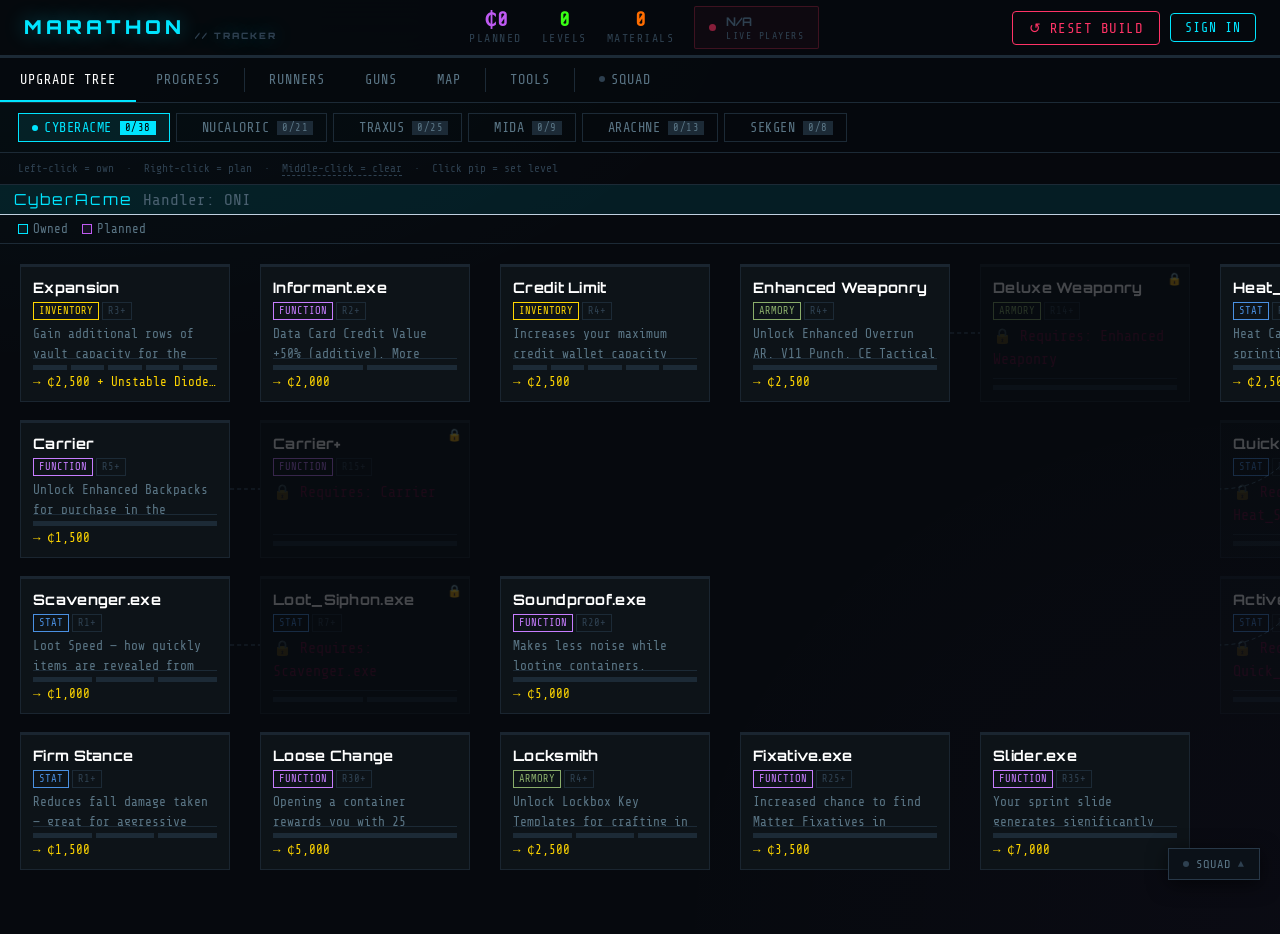
==== index.html @ a057229b "Contracts in Progress: hover tooltip, bigger text, right-click to deselect - Hover shows tooltip wit" ====
<!DOCTYPE html>
<html lang="en">
<head>
<meta charset="UTF-8">
<meta name="viewport" content="width=device-width, initial-scale=1.0">
<title>MARATHON // UPGRADE TRACKER</title>
<link href="https://fonts.googleapis.com/css2?family=Share+Tech+Mono&family=Orbitron:wght@400;700;900&display=swap" rel="stylesheet">
<style>
/* ═══════════════════════════════════════════════════
   MARATHON // UPGRADE TRACKER — main.css  v9
   ═══════════════════════════════════════════════════ */

:root {
  --bg:        #06090e;
  --bg1:       #0b1118;
  --bg2:       #111820;
  --bg3:       #182030;
  --border:    #1c2a36;
  --border2:   #283848;
  --text:      #c0d0e0;
  --text-dim:  #5a7585;
  --text-dead: #2e4050;
  --cyan:      #00e5ff;
  --green:     #39ff14;
  --purple:    #bf5af2;
  --orange:    #ff6d00;
  --red:       #ff3366;
  --yellow:    #ffd600;
  --blue:      #4a9eff;
  --radius:    4px;
}

*, *::before, *::after { box-sizing: border-box; margin: 0; padding: 0; }

html { font-size: 16px; }

body {
  background: var(--bg);
  color: var(--text);
  font-family: 'Share Tech Mono', monospace;
  font-size: 1rem;
  min-height: 100vh;
  background-image:
    radial-gradient(ellipse 60% 40% at 0% 0%, rgba(0,229,255,.035) 0, transparent 100%),
    radial-gradient(ellipse 50% 60% at 100% 100%, rgba(191,90,242,.025) 0, transparent 100%);
}

/* ── HEADER ─────────────────────────────── */
#hdr {
  height: 56px;
  padding: 0 24px;
  display: flex;
  align-items: center;
  gap: 20px;
  background: rgba(6,9,14,.92);
  border-bottom: 1px solid var(--border);
  position: sticky;
  top: 0;
  z-index: 300;
  backdrop-filter: blur(20px);
}

.logo {
  font-family: 'Orbitron', monospace;
  font-weight: 900;
  font-size: 1.2rem;
  color: var(--cyan);
  letter-spacing: 4px;
  text-shadow: 0 0 20px rgba(0,229,255,.4);
  white-space: nowrap;
  flex-shrink: 0;
}
.logo sub { font-size: .55rem; color: var(--text-dead); letter-spacing: 2px; }

.hstats {
  display: flex;
  gap: 20px;
  align-items: center;
  flex: 1;
  justify-content: center;
}

#live-players-widget {
  display: flex;
  align-items: center;
  gap: 10px;
  padding: 5px 14px;
  border: 1px solid rgba(57,255,20,.25);
  background: rgba(57,255,20,.04);
  border-radius: 2px;
  flex-shrink: 0;
}
#live-players-widget .lpw-dot {
  width: 7px; height: 7px;
  border-radius: 50%;
  background: var(--green);
  animation: lpw-pulse 2s ease-in-out infinite;
  flex-shrink: 0;
}
@keyframes lpw-pulse {
  0%, 100% { opacity: 1; box-shadow: 0 0 4px var(--green); }
  50%       { opacity: .4; box-shadow: none; }
}
#live-players-widget .lpw-count {
  font-size: 1.1rem; font-weight: 700; color: var(--green);
  line-height: 1; font-family: 'Orbitron', monospace;
}
#live-players-widget .lpw-label {
  font-size: .62rem; color: var(--text-dead); letter-spacing: 1.5px;
  text-transform: uppercase; line-height: 1.3;
}
#live-players-widget.lpw-loading .lpw-count { color: var(--text-dead); }
#live-players-widget.lpw-error  { border-color: rgba(255,51,102,.2); background: rgba(255,51,102,.04); }
#live-players-widget.lpw-error .lpw-dot { background: var(--red); animation: none; opacity: .5; }
#live-players-widget.lpw-error .lpw-count { color: var(--text-dead); font-size: .75rem; }
.hs      { text-align: center; }
.hs .v   { font-size: 1.25rem; font-weight: 700; display: block; line-height: 1; }
.hs .l   { font-size: .72rem; color: var(--text-dead); letter-spacing: 1.5px; margin-top: 2px; display: block; text-transform: uppercase; }
.hs-hoverable { cursor: help; }

.hdr-actions {
  margin-left: auto;
  display: flex;
  align-items: center;
  gap: 10px;
  flex-shrink: 0;
}

/* ── SAVE MENU ──────────────────────────── */
.save-menu { position: relative; }
.save-menu-btn {
  font-size: .85rem; letter-spacing: 1px; padding: 8px 14px;
  border: 1px solid var(--border2); cursor: pointer;
  background: transparent; font-family: inherit; color: var(--text-dim);
  transition: all .2s; display: flex; align-items: center; gap: 4px;
}
.save-menu-btn:hover,
.save-menu:hover .save-menu-btn { border-color: var(--green); color: var(--green); background: rgba(57,255,20,.06); }
.save-menu-btn::after { content: " ▾"; font-size: .65rem; }
.save-dropdown {
  display: none; position: absolute; top: calc(100% + 4px); right: 0; z-index: 500;
  background: var(--bg1); border: 1px solid var(--border2); min-width: 170px;
  box-shadow: 0 8px 32px rgba(0,0,0,.7);
}
.save-menu:hover .save-dropdown { display: block; }
.save-dropdown button {
  display: block; width: 100%; text-align: left; padding: 11px 16px;
  background: transparent; border: none; border-bottom: 1px solid var(--border);
  cursor: pointer; font-family: inherit; font-size: .88rem; color: var(--text);
  transition: background .15s;
}
.save-dropdown button:last-child { border-bottom: none; }
.save-dropdown button:hover { background: rgba(255,255,255,.04); color: var(--green); }

/* ── BUTTONS ────────────────────────────── */
.btn {
  font-size: .88rem; letter-spacing: .5px; padding: 8px 16px;
  border: 1px solid; cursor: pointer; background: transparent;
  transition: all .2s; font-family: inherit; white-space: nowrap;
  border-radius: var(--radius);
}
.btn:hover { opacity: .85; }
.br { border-color: var(--red);    color: var(--red);    }
.bg { border-color: var(--green);  color: var(--green);  }
.by { border-color: var(--yellow); color: var(--yellow); }
.bb { border-color: var(--blue);   color: var(--blue);   }
.bc { border-color: var(--cyan);   color: var(--cyan);   }
.br:hover { background: rgba(255,51,102,.1);  }
.bg:hover { background: rgba(57,255,20,.1);   }
.by:hover { background: rgba(255,214,0,.1);   }
.bb:hover { background: rgba(74,158,255,.1);  }
.bc:hover { background: rgba(0,229,255,.1);   }

.auth-close {
  position: absolute; top: 12px; right: 14px;
  background: transparent; border: none; color: var(--text-dim);
  cursor: pointer; font-size: 1rem; font-family: inherit; padding: 4px 8px;
  transition: color .15s;
}
.auth-close:hover { color: var(--red); }

/* ── PROGRESS BAR ──────────────────────── */
#prog   { height: 2px; background: var(--border); flex-shrink: 0; }
#prog-f { height: 100%; background: linear-gradient(90deg, var(--cyan), var(--green)); transition: width .5s; }

/* ── NAV BAR ────────────────────────────── */
#nav {
  background: rgba(6,9,14,.9);
  border-bottom: 1px solid var(--border);
  position: sticky;
  top: 56px;
  z-index: 200;
  overflow-x: auto;
  flex-shrink: 0;
}
.nav-group {
  display: flex;
  align-items: stretch;
  min-height: 44px;
  white-space: nowrap;
}
.nav-tab {
  font-family: 'Share Tech Mono', monospace;
  font-size: .85rem;
  letter-spacing: 1px;
  padding: 0 20px;
  background: transparent;
  border: none;
  border-bottom: 2px solid transparent;
  color: var(--text-dim);
  cursor: pointer;
  transition: all .18s;
  white-space: nowrap;
}
.nav-tab:hover { color: var(--text); }
.nav-tab.on    { color: #fff; border-bottom-color: var(--cyan); }
.nav-tab.nav-squad { display: flex; align-items: center; gap: 6px; }
.nav-tab.nav-squad.on { border-bottom-color: var(--green); }

.nav-divider {
  width: 1px;
  background: var(--border);
  margin: 10px 4px;
  flex-shrink: 0;
}

.squad-dot {
  width: 6px; height: 6px;
  border-radius: 50%;
  flex-shrink: 0;
  transition: background .3s;
}
.squad-dot.online  { background: var(--green); box-shadow: 0 0 5px var(--green); }
.squad-dot.offline { background: var(--text-dead); }

/* ── VIEWS ──────────────────────────────── */
.view    { display: none; animation: fadeIn .15s ease; }
.view.on { display: block; }
@keyframes fadeIn { from { opacity: 0; transform: translateY(4px); } to { opacity: 1; transform: none; } }

/* ── HOME / DASHBOARD ──────────────────── */
#view-home { display: none; }
#view-home.on { display: block; }
.dash-wrap {
  max-width: 1100px;
  margin: 0 auto;
  padding: 28px 24px;
}
.dash-greeting {
  font-family: 'Orbitron', monospace;
  font-size: 1.3rem;
  color: var(--cyan);
  letter-spacing: 3px;
  margin-bottom: 6px;
}
.dash-sub {
  font-size: .82rem;
  color: var(--text-dim);
  margin-bottom: 28px;
}
.dash-grid {
  display: grid;
  grid-template-columns: 1fr 1fr 1.2fr;
  gap: 16px;
  margin-bottom: 24px;
}
@media (max-width: 820px) { .dash-grid { grid-template-columns: 1fr; } }

.dash-card {
  background: var(--bg1);
  border: 1px solid var(--border);
  padding: 20px;
}
.dash-card-title {
  font-family: 'Orbitron', monospace;
  font-size: .72rem;
  color: var(--text-dead);
  letter-spacing: 2px;
  margin-bottom: 14px;
  text-transform: uppercase;
}
.dash-stat-row {
  display: flex;
  align-items: baseline;
  gap: 8px;
  margin-bottom: 8px;
}
.dash-stat-big  { font-size: 2rem; font-weight: 700; line-height: 1; }
.dash-stat-unit { font-size: .78rem; color: var(--text-dim); }

.runner-pick {
  display: grid;
  grid-template-columns: repeat(auto-fill, minmax(100px, 1fr));
  gap: 8px;
}
.runner-btn {
  background: var(--bg2);
  border: 1px solid var(--border);
  padding: 12px 8px;
  text-align: center;
  cursor: pointer;
  transition: all .2s;
  font-family: inherit;
  color: var(--text-dim);
  font-size: .72rem;
  letter-spacing: 1px;
}
.runner-btn:hover { border-color: var(--border2); color: var(--text); background: var(--bg3); }
.runner-btn.active { color: var(--text); }
.runner-btn .r-icon { font-size: 1.5rem; display: block; margin-bottom: 5px; }
.runner-btn .r-name { font-size: .65rem; letter-spacing: 1px; }
.runner-btn .r-tier { font-size: .6rem; font-weight: 700; }

.next-up-item {
  display: flex;
  align-items: center;
  gap: 12px;
  padding: 10px 12px;
  border: 1px solid var(--border);
  margin-bottom: 6px;
  cursor: pointer;
  transition: border-color .15s;
}
.next-up-item:hover { border-color: var(--border2); }
.next-up-num { font-size: .7rem; color: var(--text-dead); width: 20px; flex-shrink: 0; text-align: center; }
.next-up-name { flex: 1; font-size: .88rem; font-weight: 700; }
.next-up-cost { font-size: .8rem; color: var(--yellow); white-space: nowrap; }

.faction-progress-row {
  display: flex;
  align-items: center;
  gap: 10px;
  margin-bottom: 8px;
}
.fp-name { font-size: .72rem; width: 70px; flex-shrink: 0; font-family: 'Orbitron', monospace; overflow: hidden; white-space: nowrap; }
.fp-bar  { flex: 1; height: 5px; background: var(--border); border-radius: 3px; overflow: hidden; }
.fp-fill { height: 100%; border-radius: 3px; transition: width .5s; }
.fp-pct  { font-size: .7rem; color: var(--text-dim); width: 32px; text-align: right; flex-shrink: 0; }

/* ── FACTION BAR ────────────────────────── */
#fbar { display: flex; gap: 6px; padding: 10px 18px; border-bottom: 1px solid var(--border); flex-wrap: wrap; align-items: center; background: rgba(0,0,0,.1); }
.fbtn { font-size: .85rem; letter-spacing: .5px; padding: 6px 13px; border: 1px solid var(--border); background: transparent; cursor: pointer; color: var(--text-dim); transition: all .2s; font-family: inherit; display: flex; align-items: center; gap: 6px; }
.fdot { width: 6px; height: 6px; border-radius: 50%; flex-shrink: 0; }
.fcnt { font-size: .65rem; padding: 1px 5px; background: var(--border); margin-left: 2px; }
.fbtn.on .fcnt { color: #000; }

/* ── TREE CONTROLS ──────────────────────── */
#tctrl { display: flex; gap: 7px; padding: 9px 18px; border-bottom: 1px solid var(--border); align-items: center; flex-wrap: wrap; background: rgba(0,0,0,.08); }
.tcbtn { font-size: .82rem; padding: 6px 12px; border: 1px solid var(--border); background: transparent; color: var(--text-dim); cursor: pointer; transition: all .2s; font-family: inherit; }
.tcbtn:hover  { border-color: var(--border2); color: var(--text); }
.tcbtn.ony    { border-color: var(--yellow); color: var(--yellow); background: rgba(255,214,0,.06); }
.tcbtn.ong    { border-color: var(--green);  color: var(--green);  background: rgba(57,255,20,.06);  }

/* ── FACTION INFO ───────────────────────── */
#fi     { padding: 8px 18px; border-bottom: 1px solid; display: flex; align-items: center; gap: 12px; font-size: .88rem; }
.fi-name{ font-family: 'Orbitron', monospace; font-size: .95rem; letter-spacing: 2px; }

/* ── LEGEND ─────────────────────────────── */
#legend { display: flex; gap: 14px; flex-wrap: wrap; padding: 7px 18px; border-bottom: 1px solid var(--border); font-size: .78rem; color: var(--text-dim); }
.leg    { display: flex; align-items: center; gap: 5px; }
.legbox { width: 10px; height: 10px; border: 1px solid; }

/* ── TREE CANVAS ────────────────────────── */
#tscroll  { overflow: auto; padding: 20px; min-height: 400px; }
#tcanvas  { position: relative; transform-origin: top left; }
#tsvg     { position: absolute; top: 0; left: 0; pointer-events: none; overflow: visible; }

/* ── NODES ──────────────────────────────── */
.node            { position: absolute; border: 1px solid var(--border); background: var(--bg1); border-top-width: 3px; transition: transform .12s, box-shadow .18s; user-select: none; }
.node.clickable  { cursor: pointer; }
.node.clickable:hover { transform: translateY(-2px); z-index: 10; }
.node.unlocked   { box-shadow: 0 0 16px var(--ng); }
.node.planned    { box-shadow: 0 0 12px rgba(191,90,242,.3); }
.node.locked-out { opacity: .25; cursor: not-allowed; }
.node-inner      { padding: 11px 12px; display: flex; flex-direction: column; height: 100%; }
.n-title  { font-family: 'Orbitron', monospace; font-size: .9rem; font-weight: 700; color: #fff; letter-spacing: .3px; line-height: 1.3; margin-bottom: 5px; }
.n-badges { display: flex; gap: 3px; margin-bottom: 5px; flex-wrap: wrap; }
.bdg { font-size: .65rem; padding: 2px 5px; border: 1px solid; }
.b-stat { border-color: #4a90e2; color: #4a90e2; }
.b-arm  { border-color: #8aad6a; color: #8aad6a; }
.b-fun  { border-color: #c77dff; color: #c77dff; }
.b-inv  { border-color: var(--yellow); color: var(--yellow); }
.b-rnk  { border-color: var(--border); color: var(--text-dead); }
.b-unv  { border-color: var(--orange); color: var(--orange); }
.n-eff  { font-size: .85rem; font-weight: 700; margin-bottom: 4px; }
.n-desc { color: var(--text-dim); font-size: .8rem; line-height: 1.55; overflow: hidden; flex: 1; }
.n-pips { display: flex; gap: 4px; margin-top: auto; padding-top: 6px; border-top: 1px solid var(--border); }
.pip    { flex: 1; height: 5px; background: var(--border); cursor: pointer; position: relative; overflow: hidden; }
.pip-fill { position: absolute; inset: 0; transition: background .12s; }
.node.locked-out .pip { cursor: not-allowed; }
.n-cost { font-size: .78rem; color: var(--yellow); margin-top: 4px; white-space: nowrap; overflow: hidden; text-overflow: ellipsis; }
.n-check{ position: absolute; top: 5px; right: 7px; font-size: .72rem; font-weight: 700; }
.n-lock { position: absolute; top: 5px; right: 7px; font-size: .75rem; color: var(--border2); }

/* ── TOOLTIP ────────────────────────────── */
#tt { display: none; position: fixed; z-index: 9999; background: var(--bg1); border: 1px solid var(--border2); padding: 14px 16px; min-width: 280px; max-width: 340px; pointer-events: none; box-shadow: 0 6px 32px rgba(0,0,0,.85); }
.tt-name    { font-family: 'Orbitron', monospace; font-size: 1rem; margin-bottom: 9px; }
.tt-lvl     { padding: 10px 12px; border: 1px solid var(--border); margin-bottom: 5px; font-size: .85rem; }
.tt-lvl.cur { border-color: var(--yellow); }
.tt-lvl-hd  { display: flex; justify-content: space-between; margin-bottom: 3px; }
.tt-lvl-n   { color: var(--text); }
.tt-lvl-c   { color: var(--yellow); }
.tt-lvl-e   { font-size: .8rem; font-weight: 700; margin-bottom: 2px; }
.tt-lvl-s   { color: var(--orange); font-size: .8rem; }
.tt-rank    { font-size: .78rem; color: var(--text-dim); margin-top: 2px; }
.tt-loc     { font-size: .82rem; border-top: 1px solid var(--border); padding-top: 7px; margin-top: 5px; color: var(--text-dim); }

/* ── MODAL ──────────────────────────────── */
#modal-bg  { display: none; position: fixed; inset: 0; background: rgba(0,0,0,.88); z-index: 2000; align-items: center; justify-content: center; }
#modal-bg.on { display: flex; }
#modal     { background: var(--bg1); border: 1px solid var(--border2); width: 480px; max-width: 95vw; max-height: 85vh; overflow: hidden; display: flex; flex-direction: column; }
.mhdr      { padding: 16px 20px; border-bottom: 1px solid var(--border); display: flex; justify-content: space-between; align-items: center; font-family: 'Orbitron', monospace; font-size: .88rem; letter-spacing: 2px; background: rgba(0,0,0,.3); flex-shrink: 0; }
.mclose    { background: transparent; border: none; color: var(--text-dim); cursor: pointer; font-family: inherit; padding: 4px 8px; transition: color .15s; font-size: .9rem; }
.mclose:hover { color: var(--red); }
#mbody     { padding: 20px; overflow-y: auto; flex: 1; }

/* ── INPUTS ─────────────────────────────── */
.sinput { display: block; width: 100%; background: var(--bg); border: 1px solid var(--border); color: var(--text); padding: 11px 14px; font-family: inherit; font-size: .88rem; margin-bottom: 10px; outline: none; transition: border .2s; }
.sinput:focus { border-color: var(--cyan); }
.build-item { display: flex; align-items: center; justify-content: space-between; padding: 10px 14px; border: 1px solid var(--border); margin-bottom: 6px; font-size: .84rem; }
.build-item:hover { border-color: var(--border2); background: rgba(255,255,255,.02); }

/* ── AUTH MODAL ─────────────────────────── */
.auth-modal-wrap { display: none; position: fixed; inset: 0; background: rgba(0,0,0,.93); z-index: 3000; align-items: center; justify-content: center; }
.auth-modal-wrap.on { display: flex; }
.auth-modal-box  { background: var(--bg1); border: 1px solid var(--border2); padding: 30px 32px; width: 400px; max-width: 95vw; position: relative; }

/* ── SQUAD PILL (replaces floating widget) ── */
#squad-pill {
  position: fixed;
  bottom: 20px;
  right: 20px;
  z-index: 500;
  background: var(--bg1);
  border: 1px solid var(--border2);
  padding: 8px 14px;
  display: flex;
  align-items: center;
  gap: 7px;
  cursor: pointer;
  font-size: .75rem;
  letter-spacing: 1px;
  color: var(--text-dim);
  transition: border-color .2s, color .2s;
  box-shadow: 0 4px 20px rgba(0,0,0,.6);
}
#squad-pill:hover          { border-color: var(--cyan); color: var(--text); }
#squad-pill.connected      { border-color: var(--green); color: var(--green); }
#squad-pill-count          { font-size: .65rem; background: var(--green); color: #000; padding: 1px 5px; font-weight: 700; }
#squad-pill-chevron        { font-size: .65rem; color: var(--text-dead); transition: transform .2s; }
#squad-pill.open #squad-pill-chevron { transform: rotate(180deg); }

#squad-pill-panel {
  position: fixed;
  bottom: 60px;
  right: 20px;
  z-index: 499;
  width: 280px;
  background: var(--bg1);
  border: 1px solid var(--border2);
  box-shadow: 0 -4px 24px rgba(0,0,0,.7);
  display: none;
  max-height: 400px;
  overflow-y: auto;
}
#squad-pill-panel.open { display: block; animation: slideUp .15s ease; }
@keyframes slideUp { from { opacity: 0; transform: translateY(8px); } to { opacity: 1; transform: none; } }
#squad-widget-body { padding: 14px 16px; font-size: .88rem; }

/* ── PROGRESS TAB ────────────────────────── */
#progressv { display: flex; min-height: 0; }
.prog-tabs  { display: flex; border-bottom: 1px solid var(--border); background: rgba(0,0,0,.15); flex-shrink: 0; }
.prog-tab   { font-size: .85rem; letter-spacing: 1px; padding: 12px 20px; border: none; background: transparent; cursor: pointer; color: var(--text-dim); border-bottom: 2px solid transparent; transition: all .18s; font-family: inherit; white-space: nowrap; }
.prog-tab.on { color: #fff; border-bottom-color: var(--cyan); }
.prog-inner { padding: 22px; }

/* ── SALVAGE ────────────────────────────── */
.sv-hdr  { font-family: 'Orbitron', monospace; font-size: .9rem; color: var(--cyan); letter-spacing: 3px; margin-bottom: 18px; }
.sv-empty{ color: var(--text-dead); text-align: center; padding: 70px; letter-spacing: 2px; font-size: .88rem; }
.sv-grid { display: grid; grid-template-columns: repeat(auto-fill, minmax(320px,1fr)); gap: 9px; margin-bottom: 16px; }
.sv-card { background: var(--bg1); border: 1px solid var(--border); padding: 12px 14px; transition: border-color .2s; cursor: help; }
.sv-card:hover { border-color: var(--border2); }
.sv-name { font-size: .88rem; font-weight: 700; margin-bottom: 4px; }
.sv-meta { font-size: .7rem; color: var(--text-dim); margin-bottom: 7px; }
.sv-bar  { height: 4px; background: var(--border); border-radius: 2px; margin-bottom: 5px; overflow: hidden; }
.sv-bar-f{ height: 100%; border-radius: 2px; }
.sv-tots { display: flex; justify-content: space-between; font-size: .78rem; }

/* ── BUILD SUMMARY ──────────────────────── */
.bv-hdr  { font-family: 'Orbitron', monospace; font-size: .9rem; color: var(--cyan); letter-spacing: 3px; margin-bottom: 18px; }
.bv-empty{ color: var(--text-dead); text-align: center; padding: 70px; font-size: .88rem; }
.bv-row  { display: flex; align-items: center; gap: 12px; padding: 11px 15px; border: 1px solid var(--border); margin-bottom: 5px; font-size: .9rem; }
.bv-num  { font-size: .7rem; color: var(--text-dead); width: 22px; flex-shrink: 0; text-align: center; }
.bv-name { flex: 1; font-weight: 700; }
.bv-f    { font-size: .7rem; padding: 2px 7px; border: 1px solid; }
.bv-c    { color: var(--yellow); font-size: .88rem; white-space: nowrap; }

/* ── TOOLS HUB ──────────────────────────── */
.tools-tabs  { display: flex; border-bottom: 1px solid var(--border); background: rgba(0,0,0,.12); }
.tools-tab   { font-size: .85rem; letter-spacing: 1px; padding: 12px 22px; border: none; background: transparent; cursor: pointer; color: var(--text-dim); border-bottom: 2px solid transparent; transition: all .18s; font-family: inherit; white-space: nowrap; }
.tools-tab.on{ color: #fff; border-bottom-color: var(--cyan); }
.tools-inner { padding: 22px; }

/* ── GUNS NAV ───────────────────────────── */
.guns-nav      { display: flex; border-bottom: 1px solid var(--border); background: rgba(0,0,0,.15); min-height: 46px; flex-shrink: 0; }
.guns-nav-left { display: flex; flex-shrink: 0; }
.guns-nav-btn  { padding: 0 22px; border: none; background: transparent; cursor: pointer; font-family: inherit; font-size: .87rem; color: var(--text-dim); border-bottom: 2px solid transparent; white-space: nowrap; transition: all .2s; letter-spacing: 1px; flex-shrink: 0; }
.guns-nav-btn.on { color: var(--yellow); border-bottom-color: var(--yellow); }
.guns-filters  { display: flex; align-items: center; gap: 8px; padding: 0 16px; margin-left: auto; }
.guns-filters input, .guns-filters select { background: var(--bg1); border: 1px solid var(--border); color: var(--text); padding: 5px 9px; font-family: inherit; font-size: .78rem; cursor: pointer; }

/* ── MAP ─────────────────────────────────── */
#mapv         { display: flex; flex-direction: column; height: calc(100vh - 100px); }
.map-topbar   { display: flex; align-items: center; gap: 12px; padding: 12px 20px; border-bottom: 1px solid var(--border); flex-shrink: 0; flex-wrap: wrap; background: rgba(0,0,0,.15); }
.map-body     { display: flex; flex: 1; overflow: hidden; min-height: 0; }
.map-svg-area { flex: 1; overflow: auto; padding: 20px; }
.map-sidebar  { width: 295px; flex-shrink: 0; border-left: 1px solid var(--border); overflow-y: auto; }

/* ── RUNNERS ─────────────────────────────── */
#rv { padding: 22px; }

/* ── RUN TRACKER / LOADOUT / CONTRACTS / AMMO */
#runsv, #loadoutv, #contractsv, #ammov { padding: 22px; }
.stats-grid { display: grid; grid-template-columns: repeat(auto-fill, minmax(145px,1fr)); gap: 10px; margin-bottom: 20px; }
.stat-box   { background: var(--bg1); border: 1px solid var(--border); padding: 14px 16px; text-align: center; }
.stat-val   { font-size: 1.5rem; font-weight: 700; display: block; margin-bottom: 4px; }
.stat-lbl   { font-size: .65rem; color: var(--text-dead); letter-spacing: 1px; text-transform: uppercase; }

/* ── SQUAD PAGE ─────────────────────────── */
#sqv { min-height: 400px; }

/* ── AUTH WIDGET ────────────────────────── */
#auth-widget { display: flex; align-items: center; gap: 8px; }

/* ── USER DROPDOWN ──────────────────────── */
.auth-user-wrap {
  position: relative;
  cursor: pointer;
}
.auth-user-name {
  display: flex;
  align-items: center;
  gap: 5px;
  padding: 6px 10px;
  font-family: 'Orbitron', monospace;
  font-size: .75rem;
  color: var(--cyan);
  letter-spacing: 1px;
  white-space: nowrap;
  border: 1px solid transparent;
  transition: border-color .15s;
}
.auth-user-wrap:hover .auth-user-name,
.auth-user-wrap:focus-within .auth-user-name {
  border-color: var(--border2);
}
.auth-user-caret { font-size: .55rem; color: var(--text-dead); }
.auth-user-menu {
  display: none;
  position: absolute;
  top: calc(100% + 4px);
  right: 0;
  background: var(--bg1);
  border: 1px solid var(--border2);
  min-width: 140px;
  z-index: 1000;
  box-shadow: 0 8px 28px rgba(0,0,0,.85);
}
.auth-user-wrap:hover .auth-user-menu,
.auth-user-wrap:focus-within .auth-user-menu { display: block; }
.auth-user-menu-item {
  padding: 11px 16px;
  font-size: .78rem;
  letter-spacing: 1px;
  color: var(--text-dim);
  cursor: pointer;
  transition: color .15s, background .15s;
}
.auth-user-menu-item:hover { color: var(--red); background: rgba(255,0,110,.07); }

/* ── SCROLLBAR ──────────────────────────── */
::-webkit-scrollbar       { width: 4px; height: 4px; }
::-webkit-scrollbar-track { background: var(--bg); }
::-webkit-scrollbar-thumb { background: var(--border); border-radius: 2px; }
::-webkit-scrollbar-thumb:hover { background: var(--border2); }

/* ── SQ WIDGET INTERNALS ────────────────── */
.sq-btn {
  display: block; width: 100%; padding: 8px 12px; background: transparent;
  border: 1px solid var(--border); color: var(--text-dim); cursor: pointer;
  font-family: inherit; font-size: .84rem; letter-spacing: 1px; margin-bottom: 7px;
  transition: all .2s; text-align: center;
}
.sq-btn:hover { border-color: var(--border2); color: var(--text); }
.sq-input {
  background: var(--bg); border: 1px solid var(--border); color: var(--text);
  padding: 8px 11px; font-family: inherit; font-size: .86rem; width: 100%; outline: none;
}
.sq-input:focus { border-color: var(--cyan); }
.sq-player {
  display: flex; align-items: center; gap: 8px;
  padding: 6px 0; border-bottom: 1px solid var(--border);
  font-size: .8rem;
}
.sq-player:last-child { border-bottom: none; }

/* ── RESPONSIVE SQUAD GRID ──────────────── */
.sq-2col { display: grid; grid-template-columns: 1fr 1fr; gap: 16px; }

/* ── MOBILE ─────────────────────────────── */
@media (max-width: 720px) {
  /* Header: hide stats to free space */
  .hstats { display: none; }
  #hdr { padding: 0 14px; gap: 10px; }
  .logo { font-size: 1rem; letter-spacing: 2px; }
  .logo sub { display: none; }
  .hdr-actions { gap: 6px; }
  .hdr-actions .btn { font-size: .76rem; padding: 5px 10px; }

  /* Nav: already scrollable, just shrink tabs */
  #nav { top: 56px; }
  .nav-tab { padding: 0 13px; font-size: .78rem; }

  /* Tree: ensure smooth touch scroll */
  #tscroll { -webkit-overflow-scrolling: touch; padding: 12px; }
  #fbar { padding: 8px 12px; gap: 4px; }
  .fbtn { font-size: .76rem; padding: 5px 9px; }

  /* Nodes: slightly smaller on mobile */
  .n-title { font-size: .82rem; }

  /* Auth modal: tighter on small screens */
  .auth-modal-box { padding: 20px 18px; }

  /* Tooltip: cap width */
  #tt { max-width: 88vw; min-width: 0; }

  /* Squad pill: pull in from edge */
  #squad-pill { bottom: 12px; right: 12px; }
  #squad-pill-panel { right: 12px; width: min(280px, calc(100vw - 24px)); }

  /* Squad page grids collapse to 1 col */
  .sq-2col { grid-template-columns: 1fr; }

  /* Player detail: smaller font for stat headers */
  .hdr-username { display: none; }
}

@media (max-width: 480px) {
  #hdr { padding: 0 10px; gap: 8px; }
  .logo { font-size: .88rem; }
  .hdr-actions .btn { font-size: .72rem; padding: 4px 8px; letter-spacing: 0; }
  #nav { top: 56px; }
  .nav-tab { padding: 0 10px; font-size: .74rem; }

  /* Full-width modals on phone */
  .auth-modal-box { width: 100%; max-width: 100vw; padding: 18px 14px; }
  #modal { width: 100%; max-width: 100vw; }

  /* Squad page: reduce padding */
  #sqv > div { padding: 20px 14px !important; }
}

</style>
</head>
<body>
<!-- AUTH MODAL -->
<div id="auth-modal" class="auth-modal-wrap">
  <div class="auth-modal-box">
    <button onclick="closeAuthModal()" class="auth-close">✕</button>
    <div id="auth-modal-body"></div>
    <div id="auth-msg-persistent"></div>
  </div>
</div>

<!-- HEADER -->
<div id="hdr">
  <div class="logo">MARATHON <sub>// TRACKER</sub></div>

  <div class="hstats">
    <div class="hs hs-hoverable" onmouseenter="showCredHdrTT(event)" onmouseleave="hideTT()" onmousemove="moveTT(event)">
      <span class="v" id="h-cred" style="color:var(--purple)">₵0</span>
      <span class="l">PLANNED</span>
    </div>
    <div class="hs">
      <span class="v" id="h-lvs" style="color:var(--green)">0</span>
      <span class="l">LEVELS</span>
    </div>
    <div class="hs hs-hoverable" id="hs-salv" onmouseenter="showSalvHdrTT(event)" onmouseleave="hideTT()" onmousemove="moveTT(event)">
      <span class="v" id="h-salv" style="color:var(--orange)">0</span>
      <span class="l">MATERIALS</span>
    </div>
    <div id="live-players-widget" class="lpw-loading" title="Live player count from Steam — updates every 5 minutes">
      <div class="lpw-dot"></div>
      <div>
        <span class="lpw-count" id="lpw-count">—</span>
        <span class="lpw-label" style="display:block">LIVE PLAYERS</span>
      </div>
    </div>
  </div>

  <div class="hdr-actions">
    <button class="btn br" onclick="resetAll()" title="Reset all upgrades">↺ RESET BUILD</button>
    <div id="auth-widget"></div>
  </div>
</div>

<div id="prog"><div id="prog-f" style="width:0%"></div></div>

<!-- NAV: grouped tabs -->
<nav id="nav">
  <div class="nav-group">
    <button class="nav-tab on" data-tab="tree" onclick="showMain('tree')">UPGRADE TREE</button>
    <button class="nav-tab" data-tab="progress" onclick="showMain('progress')">PROGRESS</button>
    <div class="nav-divider"></div>
    <button class="nav-tab" data-tab="runners" onclick="showMain('runners')">RUNNERS</button>
    <button class="nav-tab" data-tab="guns" onclick="showMain('guns')">GUNS</button>
    <button class="nav-tab" data-tab="map" onclick="showMain('map')">MAP</button>
    <div class="nav-divider"></div>
    <button class="nav-tab" data-tab="tools" onclick="showMain('tools')">TOOLS</button>
    <div class="nav-divider"></div>
    <button class="nav-tab nav-squad" data-tab="squad" onclick="showMain('squad')">
      <span id="squad-nav-dot" class="squad-dot offline"></span>SQUAD
    </button>
  </div>
</nav>

<!-- VIEWS -->
<div id="view-home"      class="view"></div>
<div id="view-tree"      class="view on">
  <div id="fbar"></div>
  <div id="tctrl">
    <span style="font-size:.7rem;color:var(--text-dead)">
      Left-click = own &nbsp;·&nbsp; Right-click = plan &nbsp;·&nbsp; <span title="Middle-click resets a node back to zero — handy if you accidentally over-clicked" style="cursor:help;border-bottom:1px dashed var(--text-dead)">Middle-click = clear</span> &nbsp;·&nbsp; Click pip = set level
    </span>
  </div>
  <div id="fi"></div>
  <div id="legend">
    <span class="leg"><span class="legbox" style="border-color:var(--cyan);background:rgba(0,229,255,.08)"></span>Owned</span>
    <span class="leg"><span class="legbox" style="border-color:var(--purple);background:rgba(191,90,242,.08)"></span>Planned</span>
  </div>
  <div id="tscroll"><div id="tcanvas"><svg id="tsvg"></svg></div></div>
</div>

<!-- PROGRESS: combines salvage + build summary + contracts -->
<div id="view-progress" class="view"><div id="progressv"></div></div>

<div id="view-runners"   class="view"><div id="rv"></div></div>
<div id="view-guns"      class="view"><div id="gv"></div></div>
<div id="view-map"       class="view"><div id="mapv"></div></div>

<!-- TOOLS: combines run tracker + loadout + ammo calc -->
<div id="view-tools"     class="view"><div id="toolsv"></div></div>

<div id="view-squad"     class="view"><div id="sqv"></div></div>

<!-- LEGACY views (still needed by renderCurrent dispatchers) -->
<div id="view-salvage"   class="view"><div id="sv"><div class="sv-hdr">◈ SALVAGE</div><div id="sv-c"></div></div></div>
<div id="view-build"     class="view"><div id="bv"><div class="bv-hdr">📋 BUILD</div><div id="bv-c"></div></div></div>
<div id="view-runs"      class="view"><div id="runsv"></div></div>
<div id="view-loadout"   class="view"><div id="loadoutv"></div></div>
<div id="view-contracts" class="view"><div id="contractsv"></div></div>
<div id="view-ammo"      class="view"><div id="ammov"></div></div>

<div id="tt"></div>

<!-- SQUAD PILL (replaces the old floating widget) -->
<div id="squad-pill" onclick="toggleSquadPill()">
  <span id="squad-pill-dot" class="squad-dot offline"></span>
  <span id="squad-pill-label">SQUAD</span>
  <span id="squad-pill-count" style="display:none"></span>
  <span id="squad-pill-chevron">▲</span>
</div>
<div id="squad-pill-panel">
  <div id="squad-widget-body"></div>
</div>

<div id="modal-bg" onclick="bgClick(event)">
  <div id="modal">
    <div class="mhdr"><span id="mtitle">SAVE BUILD</span><button class="mclose" onclick="closeModal()">✕</button></div>
    <div id="mbody"></div>
  </div>
</div>
<script>
// ═══ data.js ═══

// ══════════════════════════════════════════
// FACTIONS
// ══════════════════════════════════════════
const FC={
  CyberAcme:{color:"#00e5ff",bg:"rgba(0,229,255,.09)",dim:"rgba(0,229,255,.3)",handler:"ONI"},
  NuCaloric: {color:"#ff4d7a",bg:"rgba(255,77,122,.09)",dim:"rgba(255,77,122,.3)",handler:"Gaius"},
  Traxus:    {color:"#ffd600",bg:"rgba(255,214,0,.09)",dim:"rgba(255,214,0,.3)",handler:"Vulcan"},
  MIDA:      {color:"#bf5af2",bg:"rgba(191,90,242,.09)",dim:"rgba(191,90,242,.3)",handler:"Gantry"},
  Arachne:   {color:"#ff6d00",bg:"rgba(255,109,0,.09)",dim:"rgba(255,109,0,.3)",handler:"Charter"},
  SekGen:    {color:"#39ff14",bg:"rgba(57,255,20,.09)",dim:"rgba(57,255,20,.3)",handler:"Nona"},
};

// ══════════════════════════════════════════
// SALVAGE LOCATIONS (verified - Dexerto/Shacknews)
// ══════════════════════════════════════════
const RC={standard:"#8aad6a",enhanced:"#4a9eff",superior:"#bf5af2"};
const SL={
  "Unstable Diode":       {rarity:"standard", map:"Any",  pois:["Arms Locker","Tool Cart"],         note:"Common containers everywhere"},
  "Unstable Gunmetal":    {rarity:"standard", map:"Perimeter", pois:["Station","Hauler"],           note:"Arms Locker, Munitions Crate"},
  "Unstable Biomass":     {rarity:"standard", map:"Both maps",pois:["Quarantine","Bio-Research","Station"], note:"Medical Cabinet, Bioprinter"},
  "Unstable Gel":         {rarity:"standard", map:"Dire Marsh",pois:["Complex","Field Maintenance"],note:"Munitions Crate"},
  "Unstable Lead":        {rarity:"standard", map:"Perimeter",pois:["Station","South Relay"],       note:"Arms Locker, Munitions Crate"},
  "Volatile Wire":        {rarity:"standard", map:"Perimeter",pois:["Hauler","South Relay"],        note:"Munitions Crate"},
  "Volatile Explosive":   {rarity:"standard", map:"Dire Marsh",pois:["Complex","Field Maint."],     note:"Munitions Crate"},
  "Sparkleaf":            {rarity:"enhanced", map:"Both maps",pois:["Overflow","Greenhouse"],       note:"Ground spawns, standard containers"},
  "Reclaimed Biostripping":{rarity:"enhanced",map:"Dire Marsh",pois:["Algae Ponds","Bio-Research"], note:"Bioprinter, Deluxe Locked Rooms"},
  "Dermachem Pack":       {rarity:"enhanced", map:"Dire Marsh",pois:["Quarantine","Field Maint."],  note:"Medical Cabinet"},
  "Tarax Seed":           {rarity:"enhanced", map:"Dire Marsh",pois:["AI Uplink","Greenhouse"],     note:"Grassy ground spawns, Deluxe Rooms"},
  "Refined Wire":         {rarity:"enhanced", map:"Any",  pois:["Deluxe Locked Rooms"],             note:"Deluxe key required"},
  "Refined Explosive":    {rarity:"enhanced", map:"Any",  pois:["Deluxe Locked Rooms"],             note:"Deluxe key required"},
  "Drone Resin":          {rarity:"enhanced", map:"Any",  pois:["Drone intercept events"],          note:"Kill and loot drones"},
  "Fractal Circuit":      {rarity:"enhanced", map:"Any",  pois:["Core Storage","Arms Locker"],      note:"Standard containers"},
  "Sterilized Biostripping":{rarity:"superior",map:"Any", pois:["UESC Incursion","Superior Rooms"], note:"Superior Locked Rooms only"},
  "Neurochem Pack":       {rarity:"superior", map:"Any",  pois:["UESC Incursion","Superior Rooms"], note:"Superior Locked Rooms only"},
  "Biolens Seed":         {rarity:"superior", map:"Any",  pois:["UESC Incursion","Superior Rooms"], note:"UESC Incursion events"},
  "Neural Insulation":    {rarity:"superior", map:"Any",  pois:["UESC Incursion"],                  note:"Superior+ Locked Rooms, Incursion"},
  "Hazard Capsule":       {rarity:"superior", map:"Any",  pois:["UESC Incursion","HVT Supply Drop"],note:"Incursion or HVT drops"},
  "Shell ID":             {rarity:"superior", map:"Any",  pois:["HVT Supply Drop"],                 note:"High-Value Target contracts only"},
  "Amygdala Drive":       {rarity:"superior", map:"Any",  pois:["UESC Incursion"],                  note:"Superior+ Locked Rooms"},
  "Volatile Lens":        {rarity:"standard", map:"Dire Marsh",pois:["Quarantine","Bio-Research"],  note:"Bioprinter"},
  "Refined Lens":         {rarity:"enhanced", map:"Any",  pois:["Deluxe Locked Rooms","Bioprinter"],note:"Deluxe key or Bioprinter"},
};

// ══════════════════════════════════════════
// UPGRADE DATA
// Each upgrade: id, name, f=faction, t=type, col, row, deps
// levels: array of {eff, credits, salvage:[{i,q}], rank}
// hi = in reddit build guide, v=verified (false=costs unconfirmed)
// Layout columns/rows match in-game tree from screenshot
// ══════════════════════════════════════════
const UG=[
// ── CYBERACME  (6 cols × 3 rows matching screenshot)
// Row 0: Expansion | Carrier | Scavenger | Enhanced Wpn | Firm Stance | Heat Sink
// Row 1: (empty)  | Carrier+ | Loot Siphon | Soundproof  | (empty)    | Quick Vent
// Row 2: (empty)  | (empty)  | Loose Change | Locksmith  | Fixative   | Active Cool / Slider
{id:"ca_exp",  name:"Expansion",         f:"CyberAcme",t:"inv", col:0,row:0,deps:[],           hi:false,
 desc:"Gain additional rows of vault capacity for the season.",
 levels:[
  {eff:"Vault Size +8 Rows", credits:2500, salvage:[{i:"Unstable Diode",q:12}], rank:3},
  {eff:"Vault Size +8 Rows", credits:4000, salvage:[{i:"Unstable Diode",q:22},{i:"Unstable Gunmetal",q:12}], rank:7},
  {eff:"Vault Size +6 Rows", credits:5000, salvage:[{i:"Unstable Diode",q:27},{i:"Unstable Gunmetal",q:15}], rank:12},
  {eff:"Vault Size +4 Rows", credits:7000, salvage:[{i:"Unstable Diode",q:30},{i:"Unstable Gunmetal",q:18}], rank:18},
  {eff:"Vault Size +4 Rows", credits:10000,salvage:[{i:"Unstable Diode",q:50},{i:"Unstable Gunmetal",q:30}], rank:28},
]},
{id:"ca_inf",  name:"Informant.exe",      f:"CyberAcme",t:"fun", col:1,row:0,deps:[],           hi:false,
 desc:"Data Card Credit Value +50% (additive). More value from data cards.",
 levels:[
  {eff:"Data Card Value +50%", credits:2000, salvage:[], rank:2},
  {eff:"Data Card Value +50%", credits:2000, salvage:[], rank:15},
]},
{id:"ca_cred", name:"Credit Limit",       f:"CyberAcme",t:"inv", col:2,row:0,deps:[],           hi:true,
 desc:"Increases your maximum credit wallet capacity significantly.",
 levels:[
  {eff:"Credit Cap +20K",    credits:2500,  salvage:[], rank:4},
  {eff:"Credit Cap +50K",    credits:4000,  salvage:[], rank:8},
  {eff:"Credit Cap +200K",   credits:7000,  salvage:[], rank:12},
  {eff:"Credit Cap +700K",   credits:10000, salvage:[], rank:18},
  {eff:"Credit Cap +9,000K", credits:50000, salvage:[], rank:25},
]},
{id:"ca_ewep", name:"Enhanced Weaponry",  f:"CyberAcme",t:"arm", col:3,row:0,deps:[],           hi:false,
 desc:"Unlock Enhanced Overrun AR, V11 Punch, CE Tactical Sidearm.",
 levels:[
  {eff:"Enhanced Weapons Available", credits:2500, salvage:[], rank:4},
]},
{id:"ca_dwep", name:"Deluxe Weaponry",    f:"CyberAcme",t:"arm", col:4,row:0,deps:["ca_ewep"],  hi:false,
 desc:"Unlock Deluxe Overrun AR, V11 Punch, CE Tactical Sidearm.",
 levels:[
  {eff:"Deluxe Weapons Available", credits:4000, salvage:[], rank:14},
]},
{id:"ca_sink", name:"Heat_Sink.exe",      f:"CyberAcme",t:"stat",col:5,row:0,deps:[],           hi:true,
 desc:"Heat Capacity — how much sprinting/sliding before overheating.",
 levels:[
  {eff:"Heat Capacity +20", credits:2500, salvage:[{i:"Unstable Biomass",q:12}], rank:1},
  {eff:"Heat Capacity +20", credits:3500, salvage:[{i:"Unstable Biomass",q:24},{i:"Unstable Lead",q:12}], rank:12},
  {eff:"Heat Capacity +20", credits:5000, salvage:[{i:"Unstable Biomass",q:30},{i:"Unstable Lead",q:20}], rank:26},
]},
{id:"ca_carr", name:"Carrier",            f:"CyberAcme",t:"fun", col:0,row:1,deps:[],           hi:true,
 desc:"Unlock Enhanced Backpacks for purchase in the Armory.",
 levels:[
  {eff:"Enhanced Backpacks Unlocked", credits:1500, salvage:[], rank:5},
]},
{id:"ca_carr2",name:"Carrier+",           f:"CyberAcme",t:"fun", col:1,row:1,deps:["ca_carr"],  hi:false,
 desc:"Unlock Deluxe Backpacks for purchase in the Armory.",
 levels:[
  {eff:"Deluxe Backpacks Unlocked", credits:4000, salvage:[], rank:15},
]},
{id:"ca_qvent",name:"Quick_Vent.exe",     f:"CyberAcme",t:"stat",col:5,row:1,deps:["ca_sink"],  hi:false,
 desc:"Heat Recovery Speed — heat bar refills faster after movement.",
 levels:[
  {eff:"Heat Recovery -20%", credits:2500, salvage:[{i:"Unstable Gel",q:8}], rank:4},
  {eff:"Heat Recovery -20%", credits:4000, salvage:[{i:"Unstable Gel",q:16}], rank:19},
]},
{id:"ca_scav", name:"Scavenger.exe",      f:"CyberAcme",t:"stat",col:0,row:2,deps:[],           hi:false,
 desc:"Loot Speed — how quickly items are revealed from containers.",
 levels:[
  {eff:"Loot Speed +20", credits:1000, salvage:[], rank:1},
  {eff:"Loot Speed +20", credits:2500, salvage:[], rank:4},
  {eff:"Loot Speed +20", credits:4000, salvage:[], rank:16},
]},
{id:"ca_lsip", name:"Loot_Siphon.exe",   f:"CyberAcme",t:"stat",col:1,row:2,deps:["ca_scav"],  hi:false,
 desc:"Bonus tactical energy when opening an unlooted container.",
 levels:[
  {eff:"Tac. Energy on Loot +5%", credits:1500, salvage:[], rank:7},
  {eff:"Tac. Energy on Loot +5%", credits:4000, salvage:[], rank:17},
]},
{id:"ca_sfx",  name:"Soundproof.exe",     f:"CyberAcme",t:"fun", col:2,row:2,deps:[],           hi:false,
 desc:"Makes less noise while looting containers.",
 levels:[
  {eff:"Reduced Looting Noise", credits:5000, salvage:[], rank:20},
]},
{id:"ca_acool",name:"Active_Cool.exe",    f:"CyberAcme",t:"stat",col:5,row:2,deps:["ca_qvent"], hi:false,
 desc:"Heat Recovery Rate — cools heat more actively.",
 levels:[
  {eff:"Heat Recovery Rate +15%", credits:3500, salvage:[{i:"Unstable Gel",q:24}], rank:13},
  {eff:"Heat Recovery Rate +15%", credits:5000, salvage:[{i:"Unstable Gel",q:30}], rank:23},
]},
{id:"ca_firm", name:"Firm Stance",        f:"CyberAcme",t:"stat",col:0,row:3,deps:[],           hi:true,
 desc:"Reduces fall damage taken — great for aggressive movement.",
 levels:[
  {eff:"Fall Resistance -20", credits:1500, salvage:[], rank:1},
  {eff:"Fall Resistance -20", credits:4000, salvage:[], rank:11},
  {eff:"Fall Resistance -20", credits:5000, salvage:[], rank:26},
]},
{id:"ca_loose",name:"Loose Change",       f:"CyberAcme",t:"fun", col:1,row:3,deps:[],           hi:false,
 desc:"Opening a container rewards you with 25 credits.",
 levels:[
  {eff:"+25 Credits per Container", credits:5000, salvage:[], rank:30},
]},
{id:"ca_lock", name:"Locksmith",          f:"CyberAcme",t:"arm", col:2,row:3,deps:[],           hi:false,
 desc:"Unlock Lockbox Key Templates for crafting in the Armory.",
 levels:[
  {eff:"Lockbox Keys Unlocked", credits:2500, salvage:[], rank:4},
  {eff:"Deluxe Key Templates",  credits:4000, salvage:[], rank:16},
  {eff:"Superior Key Templates",credits:7000, salvage:[], rank:28},
]},
{id:"ca_fix",  name:"Fixative.exe",       f:"CyberAcme",t:"fun", col:3,row:3,deps:[],           hi:false,
 desc:"Increased chance to find Matter Fixatives in containers.",
 levels:[
  {eff:"Matter Fixative Chance Up", credits:3500, salvage:[], rank:25},
]},
{id:"ca_slide",name:"Slider.exe",         f:"CyberAcme",t:"fun", col:4,row:3,deps:[],           hi:false,
 desc:"Your sprint slide generates significantly less heat.",
 levels:[
  {eff:"Slide Heat -50%", credits:7000, salvage:[], rank:35},
]},

// ── NUCALORIC
{id:"nc_saf",name:"Safeguard",f:"NuCaloric",t:"arm",col:0,row:0,deps:[],hi:true,
 desc:"Unlocks daily free Shield Charges in the Armory — essential early upgrade.",
 levels:[
  {eff:"Free Daily Shield Charges", credits:750, salvage:[{i:"Unstable Biomass",q:16}], rank:1},
]},
{id:"nc_ashi",name:"Advanced Shields",f:"NuCaloric",t:"arm",col:0,row:1,deps:["nc_saf"],hi:false,
 desc:"Unlocks Advanced Shield Charges for purchase.",
 levels:[
  {eff:"Advanced Shield Charges Available", credits:1500, salvage:[{i:"Reclaimed Biostripping",q:10},{i:"Unstable Biomass",q:10}], rank:6},
]},
{id:"nc_saf2",name:"Safeguard+",f:"NuCaloric",t:"arm",col:0,row:2,deps:["nc_ashi"],hi:true,
 desc:"Unlocks daily free Advanced Shield Charges in the Armory.",
 levels:[
  {eff:"Free Daily Advanced Shield Charges", credits:2000, salvage:[{i:"Sterilized Biostripping",q:6},{i:"Sparkleaf",q:16}], rank:11},
]},
{id:"nc_shist",name:"Shield Stock",f:"NuCaloric",t:"arm",col:1,row:0,deps:[],hi:false,
 desc:"Increases Advanced Shield Charge stock in the Armory.",
 levels:[
  {eff:"Advanced Shield Stock +5", credits:1500, salvage:[{i:"Reclaimed Biostripping",q:15},{i:"Sparkleaf",q:8}], rank:12},
]},
{id:"nc_shic",name:"Shield Comm",f:"NuCaloric",t:"arm",col:1,row:1,deps:["nc_shist"],hi:false,
 desc:"NuCaloric contracts award Shield Charges as bonus rewards.",
 levels:[
  {eff:"Shield Charges as Contract Bonus", credits:2000, salvage:[{i:"Sterilized Biostripping",q:12},{i:"Tarax Seed",q:6}], rank:15},
]},
{id:"nc_shie",name:"Shielded",f:"NuCaloric",t:"arm",col:2,row:0,deps:[],hi:true,
 desc:"Unlocks Enhanced Shield Implants for purchase in the Armory.",
 levels:[
  {eff:"Enhanced Shield Implants Available", credits:1500, salvage:[{i:"Reclaimed Biostripping",q:12},{i:"Unstable Biomass",q:13}], rank:5},
]},
{id:"nc_arm",name:"Armored",f:"NuCaloric",t:"arm",col:2,row:1,deps:["nc_shie"],hi:false,
 desc:"Unlocks Deluxe Shield Implants for purchase in the Armory.",
 levels:[
  {eff:"Deluxe Shield Implants Available", credits:3500, salvage:[{i:"Biolens Seed",q:5},{i:"Neural Insulation",q:3}], rank:20},
]},
{id:"nc_rest",name:"Restore",f:"NuCaloric",t:"arm",col:3,row:0,deps:[],hi:true,
 desc:"Unlocks daily free Patch Kits in the Armory.",
 levels:[
  {eff:"Free Daily Patch Kits", credits:1500, salvage:[{i:"Unstable Biomass",q:23}], rank:3},
]},
{id:"nc_apatch",name:"Advanced Patch",f:"NuCaloric",t:"arm",col:3,row:1,deps:["nc_rest"],hi:false,
 desc:"Unlocks Advanced Patch Kits for purchase.",
 levels:[
  {eff:"Advanced Patch Kits Available", credits:1500, salvage:[{i:"Dermachem Pack",q:10},{i:"Unstable Biomass",q:13}], rank:8},
]},
{id:"nc_rest2",name:"Restore+",f:"NuCaloric",t:"arm",col:3,row:2,deps:["nc_apatch"],hi:false,
 desc:"Unlocks daily free Advanced Patch Kits in the Armory.",
 levels:[
  {eff:"Free Daily Advanced Patch Kits", credits:2000, salvage:[{i:"Neurochem Pack",q:5},{i:"Sparkleaf",q:16}], rank:10},
]},
{id:"nc_regen",name:"Regen",f:"NuCaloric",t:"arm",col:4,row:0,deps:[],hi:false,
 desc:"Unlocks progressively stronger Regen consumables for purchase.",
 levels:[
  {eff:"Regen V2 Available", credits:750,  salvage:[{i:"Unstable Biomass",q:10}], rank:3},
  {eff:"Regen V3 Available", credits:1500, salvage:[{i:"Reclaimed Biostripping",q:28},{i:"Sparkleaf",q:14}], rank:10},
  {eff:"Regen V4 Available", credits:3500, salvage:[{i:"Biolens Seed",q:7},{i:"Neural Insulation",q:3}], rank:21},
]},
{id:"nc_null",name:"Null_Hazard.exe",f:"NuCaloric",t:"stat",col:5,row:0,deps:[],hi:false,
 desc:"Hazard Tolerance — max protection against UESC data corruption.",
 levels:[
  {eff:"Hazard Tolerance +15", credits:750, salvage:[{i:"Unstable Biomass",q:19}], rank:4},
]},
{id:"nc_rein",name:"Reinforce.exe",f:"NuCaloric",t:"stat",col:5,row:1,deps:[],hi:false,
 desc:"Hardware — reduces Toxin, Overheat, Immobilize status durations.",
 levels:[
  {eff:"Hardware +10", credits:1500, salvage:[{i:"Reclaimed Biostripping",q:8},{i:"Unstable Biomass",q:9}], rank:6},
  {eff:"Hardware +10", credits:2000, salvage:[{i:"Sterilized Biostripping",q:7},{i:"Sparkleaf",q:25}], rank:16},
  {eff:"Hardware +10", credits:5000, salvage:[{i:"Hazard Capsule",q:2}], rank:26},
]},
{id:"nc_unfaz",name:"Unfazed.exe",f:"NuCaloric",t:"stat",col:5,row:2,deps:[],hi:false,
 desc:"Firewall — reduces duration of EMP and Hack status effects.",
 levels:[
  {eff:"Firewall +10", credits:1500, salvage:[{i:"Dermachem Pack",q:7},{i:"Unstable Biomass",q:7}], rank:7},
  {eff:"Firewall +10", credits:2000, salvage:[{i:"Neurochem Pack",q:8},{i:"Tarax Seed",q:5}], rank:18},
  {eff:"Firewall +10", credits:5000, salvage:[{i:"Hazard Capsule",q:2},{i:"Tarax Seed",q:9}], rank:27},
]},
{id:"nc_pana",name:"Panacea Kit",f:"NuCaloric",t:"arm",col:4,row:1,deps:[],hi:false,
 desc:"Unlocks Panacea Kits — all-in-one powerful healing consumables.",
 levels:[
  {eff:"Panacea Kits Available", credits:5000, salvage:[{i:"Hazard Capsule",q:2},{i:"Neural Insulation",q:7}], rank:25},
]},

// ── TRAXUS
{id:"tr_exp",name:"Expansion",f:"Traxus",t:"inv",col:0,row:0,deps:[],hi:false,
 desc:"Gain additional rows of vault capacity for the season.",
 levels:[
  {eff:"Vault Size +8 Rows", credits:2500, salvage:[{i:"Volatile Wire",q:12}], rank:3},
  {eff:"Vault Size +8 Rows", credits:4000, salvage:[{i:"Volatile Wire",q:22},{i:"Volatile Explosive",q:12}], rank:7},
  {eff:"Vault Size +6 Rows", credits:5000, salvage:[{i:"Refined Wire",q:15},{i:"Refined Explosive",q:8}], rank:12},
  {eff:"Vault Size +4 Rows", credits:7000, salvage:[{i:"Refined Wire",q:20},{i:"Refined Explosive",q:12}], rank:18},
]},
{id:"tr_std",name:"Standtall",f:"Traxus",t:"arm",col:1,row:0,deps:[],hi:false,
 desc:"Unlock Enhanced then Deluxe Leg Implants for purchase.",
 levels:[
  {eff:"Enhanced Leg Implants Available", credits:2500, salvage:[{i:"Volatile Wire",q:8}], rank:4},
  {eff:"Deluxe Leg Implants Available",   credits:4000, salvage:[{i:"Refined Wire",q:8}], rank:14},
]},
{id:"tr_shi",name:"Shielded",f:"Traxus",t:"arm",col:2,row:0,deps:[],hi:false,
 desc:"Unlock Enhanced Shield Implants for purchase.",
 levels:[
  {eff:"Enhanced Shield Implants Available", credits:2500, salvage:[{i:"Volatile Explosive",q:8}], rank:4},
]},
{id:"tr_snp",name:"MIPS Sniper",f:"Traxus",t:"arm",col:3,row:0,deps:[],hi:true,
 desc:"Unlock the Longshot Sniper Rifle for purchase. ★ Strong pick.",
 levels:[
  {eff:"Longshot Sniper Rifle Available", credits:2500, salvage:[{i:"Refined Wire",q:10},{i:"Refined Explosive",q:6}], rank:9},
]},
{id:"tr_mods",name:"Weapon Mods",f:"Traxus",t:"arm",col:4,row:0,deps:[],hi:true,
 desc:"Unlock Enhanced and Deluxe weapon chip mods for purchase.",
 levels:[
  {eff:"Enhanced Mods Available", credits:2500, salvage:[{i:"Volatile Wire",q:10}], rank:2},
  {eff:"Deluxe Mods Available",   credits:4000, salvage:[{i:"Refined Wire",q:12}], rank:5},
  {eff:"Superior Mods Available", credits:6000, salvage:[{i:"Refined Wire",q:18}], rank:11},
]},
{id:"tr_tac",name:"Tactical_AMP.exe",f:"Traxus",t:"stat",col:5,row:0,deps:[],hi:false,
 desc:"Tactical Ability Recharge — reduces cooldown on tactical abilities.",
 levels:[
  {eff:"Tac. Recharge +10%", credits:2500, salvage:[{i:"Volatile Explosive",q:12}], rank:5},
  {eff:"Tac. Recharge +10%", credits:4000, salvage:[{i:"Refined Explosive",q:10}], rank:15},
  {eff:"Tac. Recharge +10%", credits:6000, salvage:[{i:"Refined Explosive",q:15}], rank:25},
]},
{id:"tr_hsink",name:"Heat_Sink.exe",f:"Traxus",t:"stat",col:0,row:1,deps:[],hi:false,
 desc:"Increases Heat Capacity.",
 levels:[
  {eff:"Heat Capacity +15", credits:2500, salvage:[{i:"Volatile Wire",q:10}], rank:3},
  {eff:"Heat Capacity +15", credits:4000, salvage:[{i:"Refined Wire",q:10}], rank:13},
]},
{id:"tr_cut",name:"Cutthroat.exe",f:"Traxus",t:"stat",col:1,row:1,deps:[],hi:false,
 desc:"Finisher Siphon — shield charge returned after a finisher kill.",
 levels:[
  {eff:"Finisher Siphon +10", credits:1500, salvage:[{i:"Volatile Explosive",q:8}], rank:2},
  {eff:"Finisher Siphon +10", credits:3000, salvage:[{i:"Refined Explosive",q:8}], rank:12},
]},
{id:"tr_unfaz",name:"Unfazed.exe",f:"Traxus",t:"stat",col:2,row:1,deps:[],hi:false,
 desc:"Firewall — reduces EMP and Hack status effect duration.",
 levels:[
  {eff:"Firewall +10", credits:2500, salvage:[{i:"Volatile Wire",q:8}], rank:5},
  {eff:"Firewall +10", credits:4000, salvage:[{i:"Refined Wire",q:8}], rank:18},
]},
{id:"tr_trk",name:"Tracker.exe",f:"Traxus",t:"stat",col:3,row:1,deps:[],hi:false,
 desc:"Ping Duration — pings on hostile targets last longer.",
 levels:[
  {eff:"Ping Duration +1s", credits:2000, salvage:[{i:"Volatile Wire",q:12}], rank:1},
  {eff:"Ping Duration +1s", credits:3500, salvage:[{i:"Refined Wire",q:8}], rank:14},
]},
{id:"tr_lock",name:"Lockbox Locator",f:"Traxus",t:"fun",col:4,row:1,deps:[],hi:false,
 desc:"Picking up a locked container key pings nearby locked containers.",
 levels:[
  {eff:"Key Pickup Pings Lock Boxes", credits:4000, salvage:[{i:"Drone Resin",q:6}], rank:18},
]},
{id:"tr_tad",name:"TAD_Boost.exe",f:"Traxus",t:"stat",col:5,row:1,deps:[],hi:false,
 desc:"TAD Ping Area — expands the radius of TAD ability pings.",
 levels:[
  {eff:"TAD Ping Area +2m", credits:3000, salvage:[{i:"Refined Explosive",q:8}], rank:12},
  {eff:"TAD Ping Area +2m", credits:5000, salvage:[{i:"Refined Explosive",q:12}], rank:22},
]},

// ── MIDA (costs mostly unverified, flagged with v:false)
{id:"mi_flex",name:"Flex_Matrix.exe",f:"MIDA",t:"stat",col:0,row:0,deps:[],hi:true,v:false,
 desc:"Agility — increases movement speed and jump height significantly. ★ Priority.",
 levels:[
  {eff:"Agility +20", credits:2500, salvage:[], rank:3},
]},
{id:"mi_spr",name:"Sprinter",f:"MIDA",t:"arm",col:1,row:0,deps:[],hi:true,v:false,
 desc:"Unlocks Bionic Leg Upgrades V2 Implant for purchase.",
 levels:[
  {eff:"Bionic Leg V2 Available", credits:2000, salvage:[], rank:2},
]},
{id:"mi_equip",name:"Equipment",f:"MIDA",t:"arm",col:2,row:0,deps:[],hi:false,v:false,
 desc:"Unlocks MIDA Equipment including Ammo Crates and utility throwables.",
 levels:[
  {eff:"MIDA Equipment (Tier 1) Available", credits:1500, salvage:[], rank:1},
  {eff:"MIDA Equipment (Tier 2) Available", credits:3000, salvage:[], rank:8},
]},
{id:"mi_firm",name:"Firm_Stance.exe",f:"MIDA",t:"stat",col:3,row:0,deps:[],hi:true,v:false,
 desc:"Fall Resistance — reduces fall damage. Note: requires high rank.",
 levels:[
  {eff:"Fall Resistance +20", credits:2500, salvage:[], rank:11},
  {eff:"Fall Resistance +20", credits:4000, salvage:[], rank:20},
]},
{id:"mi_smg",name:"SMG Mods+",f:"MIDA",t:"arm",col:0,row:1,deps:[],hi:true,v:false,
 desc:"Unlocks rotating Enhanced SMG mods — mag mod gives +6 bullets for 300 credits.",
 levels:[
  {eff:"Enhanced SMG Mods Available", credits:2000, salvage:[], rank:6},
]},
{id:"mi_ar",name:"AR Mods",f:"MIDA",t:"arm",col:1,row:1,deps:[],hi:true,v:false,
 desc:"Unlocks a rotating Enhanced AR mod in the Armory.",
 levels:[
  {eff:"Enhanced AR Mods Available", credits:2000, salvage:[], rank:2},
]},
{id:"mi_chips",name:"Enhanced Chips",f:"MIDA",t:"arm",col:2,row:1,deps:[],hi:true,v:false,
 desc:"Unlocks Enhanced weapon chip mods incl. Last Resort (bonus dmg when unshielded).",
 levels:[
  {eff:"Enhanced Chip Mods Available", credits:2500, salvage:[], rank:5},
]},

// ── ARACHNE (costs partially unverified)
{id:"ar_kni",name:"Knife Fight",f:"Arachne",t:"arm",col:0,row:0,deps:[],hi:true,v:false,
 desc:"Unlocks Knife Fight V2 Implant — upgrades your melee/knife effectiveness.",
 levels:[
  {eff:"Knife Fight V2 Available", credits:2000, salvage:[], rank:4},
]},
{id:"ar_str",name:"Hard_Strike.exe",f:"Arachne",t:"stat",col:0,row:1,deps:["ar_kni"],hi:true,v:false,
 desc:"Melee Damage — increases knife and melee damage. ★ melee = op",
 levels:[
  {eff:"Melee Damage +20", credits:2500, salvage:[], rank:5},
  {eff:"Melee Damage +15", credits:4000, salvage:[], rank:15},
]},
{id:"ar_shot",name:"MIPS Shotgun",f:"Arachne",t:"arm",col:1,row:0,deps:[],hi:true,v:false,
 desc:"Unlocks WSTR Combat Shotgun for purchase. ★ shotgun = op",
 levels:[
  {eff:"WSTR Combat Shotgun Available", credits:2500, salvage:[], rank:7},
]},
{id:"ar_reb",name:"Reboot.exe",f:"Arachne",t:"stat",col:1,row:1,deps:[],hi:true,v:false,
 desc:"Revive Speed — revive teammates significantly faster.",
 levels:[
  {eff:"Revive Speed +20", credits:2500, salvage:[], rank:7},
]},
{id:"ar_cred",name:"Credit Limit",f:"Arachne",t:"inv",col:2,row:0,deps:[],hi:true,
 desc:"Increases your maximum credit wallet capacity.",
 levels:[
  {eff:"Credit Cap +5,000",  credits:1000, salvage:[], rank:1},
  {eff:"Credit Cap +10,000", credits:2000, salvage:[], rank:1},
  {eff:"Credit Cap +15,000", credits:3000, salvage:[], rank:1},
]},
{id:"ar_inf",name:"Informant",f:"Arachne",t:"fun",col:3,row:0,deps:[],hi:true,
 desc:"Data Card Credit Value — earn more credits from data cards found in the field.",
 levels:[
  {eff:"Data Card Value +50%", credits:1500, salvage:[], rank:2},
  {eff:"Data Card Value +50%", credits:2500, salvage:[], rank:15},
]},
{id:"ar_exp",name:"Expansion",f:"Arachne",t:"inv",col:4,row:0,deps:[],hi:false,
 desc:"Gain additional rows of vault capacity.",
 levels:[
  {eff:"Vault Size +2 Rows", credits:2500, salvage:[], rank:3},
  {eff:"Vault Size +4 Rows", credits:4000, salvage:[], rank:7},
  {eff:"Vault Size +6 Rows", credits:5000, salvage:[], rank:10},
]},

// ── SEKGEN
{id:"sg_eamp",name:"Energy Amp",f:"SekGen",t:"arm",col:0,row:0,deps:[],hi:false,
 desc:"Unlocks Energy Amps — boost prime and tactical ability recharge rates.",
 levels:[
  {eff:"Energy Amps Available", credits:750, salvage:[{i:"Unstable Diode",q:10}], rank:1},
]},
{id:"sg_amped",name:"Amped",f:"SekGen",t:"arm",col:0,row:1,deps:["sg_eamp"],hi:false,
 desc:"Unlocks daily free Energy Amps in the Armory.",
 levels:[
  {eff:"Free Daily Energy Amps", credits:1500, salvage:[{i:"Fractal Circuit",q:23},{i:"Unstable Diode",q:9}], rank:10},
]},
{id:"sg_tac",name:"TAC_AMP.exe",f:"SekGen",t:"stat",col:1,row:0,deps:[],hi:true,v:false,
 desc:"Tactical Recovery — significantly reduces tactical/trait ability cooldowns.",
 levels:[
  {eff:"Tactical Recovery +30", credits:1750, salvage:[], rank:2},
]},
{id:"sg_hds",name:"Head_Start.exe",f:"SekGen",t:"fun",col:1,row:1,deps:["sg_tac"],hi:true,v:false,
 desc:"Fills your tactical ability charge at the start of every run.",
 levels:[
  {eff:"Tactical Charge Prefilled on Run Start", credits:2500, salvage:[], rank:4},
]},
{id:"sg_scab",name:"SCAB_FACTORY.EXE",f:"SekGen",t:"stat",col:2,row:0,deps:[],hi:false,
 desc:"DBNO Time — take longer to bleed out when downed. Huge for solo play.",
 levels:[
  {eff:"DBNO Time +30s", credits:2000, salvage:[{i:"Amygdala Drive",q:7},{i:"Fractal Circuit",q:20}], rank:13},
  {eff:"DBNO Time +30s", credits:3500, salvage:[{i:"Amygdala Drive",q:12},{i:"Fractal Circuit",q:30}], rank:23},
]},
{id:"sg_class",name:"Class Cores",f:"SekGen",t:"arm",col:3,row:0,deps:[],hi:false,
 desc:"Unlocks enhanced Shell-specific Cores for purchase in the Armory.",
 levels:[
  {eff:"Enhanced Shell Cores Available", credits:1500, salvage:[{i:"Fractal Circuit",q:12}], rank:3},
  {eff:"Deluxe Shell Cores Available",   credits:3000, salvage:[{i:"Fractal Circuit",q:20},{i:"Amygdala Drive",q:5}], rank:12},
]},
];

// ═══ core.js ═══

// ══════════════════════════════════════════
// RECOMMENDED PATH
// ══════════════════════════════════════════
const REC=["nc_saf","ar_cred","ar_inf","ca_cred","ca_sink","nc_shie","nc_rest",
           "nc_saf2","ar_kni","ar_str","ar_shot","mi_flex","sg_tac","sg_hds","ar_reb","tr_snp","ca_firm"];

// ══════════════════════════════════════════
// STATE
// ══════════════════════════════════════════
let LV={};   // owned levels (left-click, faction colour)
let PL={};   // planned levels (right-click, purple)
UG.forEach(u=>{LV[u.id]=0; PL[u.id]=0;});
let curF="CyberAcme",curTab="tree";
const NW=210,NH=138,GX=30,GY=18;

const canUnlock=u=>!u.deps||u.deps.every(d=>LV[d]>0||PL[d]>0);
const isOn=id=>LV[id]>0;
const isPlan=id=>PL[id]>0&&LV[id]===0;
const getActives=()=>UG.filter(u=>LV[u.id]>0);
const getPlanned=()=>UG.filter(u=>PL[u.id]>0&&LV[u.id]===0);
const getMaxLv=u=>u.levels.length;

// Salvage for owned only
function getSalvMap(){
  const m={};
  getActives().forEach(u=>{
    for(let i=0;i<LV[u.id];i++)
      u.levels[i].salvage.forEach(s=>{m[s.i]=(m[s.i]||0)+s.q;});
  });
  return Object.entries(m).sort((a,b)=>b[1]-a[1]);
}
// Salvage for planned only
function getSalvMapPlanned(){
  const m={};
  getPlanned().forEach(u=>{
    for(let i=0;i<PL[u.id];i++)
      u.levels[i].salvage.forEach(s=>{m[s.i]=(m[s.i]||0)+s.q;});
  });
  return Object.entries(m).sort((a,b)=>b[1]-a[1]);
}

function hideTT(){document.getElementById("tt").style.display="none";}

function cycleNode(id,planned=false){
  hideTT();
  const u=UG.find(x=>x.id===id);
  const max=getMaxLv(u);
  if(planned){ LV[id]=0; PL[id]=(PL[id]+1)%(max+1); }
  else { PL[id]=0; LV[id]=(LV[id]+1)%(max+1); }
  refresh();
}
function setLv(id,lv,planned=false){
  hideTT();
  if(planned){ LV[id]=0; PL[id]=lv; }
  else { PL[id]=0; LV[id]=lv; }
  refresh();
}
function clearNode(id){
  hideTT();
  LV[id]=0; PL[id]=0;
  refresh();
}
function resetAll(){
  hideTT();
  UG.forEach(u=>{LV[u.id]=0; PL[u.id]=0;});
  refresh();
}
function refresh(){renderCurrent();updateHdr();maybeSync();}

function getTotalCreds(){
  return getActives().reduce((s,u)=>{let c=0;for(let i=0;i<LV[u.id];i++)c+=u.levels[i].credits;return s+c;},0);
}
function getTotalCredsPlanned(){
  return getPlanned().reduce((s,u)=>{let c=0;for(let i=0;i<PL[u.id];i++)c+=u.levels[i].credits;return s+c;},0);
}

// ══════════════════════════════════════════
// HEADER
// ══════════════════════════════════════════
function updateHdr(){
  const totalLvs=getActives().reduce((s,u)=>s+LV[u.id],0);
  const _g=id=>document.getElementById(id);
  if(_g("h-lvs"))  _g("h-lvs").textContent=totalLvs;
  if(_g("h-cred")) _g("h-cred").textContent="₵"+getTotalCredsPlanned().toLocaleString();
  if(_g("h-salv")) _g("h-salv").textContent=getSalvMap().length;
  if(_g("h-plan")) _g("h-plan").textContent=getSalvMapPlanned().length;
  const maxLvs=UG.reduce((s,u)=>s+u.levels.length,0);
  if(_g("prog-f")) _g("prog-f").style.width=Math.min(100,totalLvs/maxLvs*100)+"%";
}

// ══════════════════════════════════════════
// TABS — grouped nav
// ══════════════════════════════════════════
const ALL_VIEWS = ["home","tree","progress","runners","guns","map","tools","squad",
                   "salvage","build","runs","loadout","contracts","ammo"];

function showMain(t){
  curTab = t;
  // Update nav tab highlights
  document.querySelectorAll(".nav-tab").forEach(b=>{
    b.classList.toggle("on", b.dataset.tab === t);
  });
  // Show/hide views
  ALL_VIEWS.forEach(id=>{
    const el = document.getElementById("view-"+id);
    if(el) el.classList.toggle("on", id===t);
  });
  renderCurrent();
}
function renderCurrent(){
  if(curTab==="home")      renderDashboard();
  else if(curTab==="tree") renderTree();
  else if(curTab==="progress") renderProgressTab();
  else if(curTab==="runners")  renderRunners();
  else if(curTab==="guns")     renderGuns();
  else if(curTab==="map")      renderMap();
  else if(curTab==="tools")    renderToolsHub();
  else if(curTab==="squad")    renderSquadPage();
  // Legacy single-tab renders (still called if navigated to directly)
  else if(curTab==="salvage")   renderSalv();
  else if(curTab==="build")     renderBuild();
  else if(curTab==="runs")      renderRuns();
  else if(curTab==="loadout")   renderLoadout();
  else if(curTab==="contracts") renderContracts();
  else if(curTab==="ammo")      renderAmmo();
}



// ══════════════════════════════════════════
// FACTION BAR
// ══════════════════════════════════════════
function buildFbar(){
  document.getElementById("fbar").innerHTML=Object.keys(FC).map(f=>{
    const fc=FC[f];
    const nodes=UG.filter(u=>u.f===f);
    const tot=nodes.reduce((s,u)=>s+u.levels.length,0);
    const act=nodes.reduce((s,u)=>s+LV[u.id],0);
    const on=f===curF;
    return`<button class="fbtn${on?" on":""}"
      style="${on?`border-color:${fc.color};color:${fc.color};background:${fc.bg}`:""}"
      onclick="setF('${f}')">
      <span class="fdot" style="${on?`background:${fc.color}`:""}"></span>
      ${f.toUpperCase()}
      <span class="fcnt" style="${on?`background:${fc.color};color:#000`:""}">
        ${act}/${tot}
      </span></button>`;
  }).join("");
}
function setF(f){curF=f;buildFbar();renderTree();}

// ══════════════════════════════════════════
// TREE
// ══════════════════════════════════════════
function renderTree(){
  hideTT();
  buildFbar();
  const fc=FC[curF];
  const fi=document.getElementById("fi");
  fi.style.cssText=`background:${fc.bg};border-bottom-color:${fc.dim};padding:5px 14px;border-bottom:1px solid;display:flex;align-items:center;gap:10px;font-size:16px`;
  fi.innerHTML=`<span class="fi-name" style="color:${fc.color}">${curF}</span>
    <span style="color:#4a6070">Handler: ${fc.handler}</span>
    `;

  let nodes=UG.filter(u=>u.f===curF);
  const maxC=nodes.reduce((m,u)=>Math.max(m,u.col),0);
  const maxR=nodes.reduce((m,u)=>Math.max(m,u.row),0);
  const cW=(maxC+1)*(NW+GX)+GX, cH=(maxR+1)*(NH+GY)+GY+8;
  const canvas=document.getElementById("tcanvas");
  canvas.style.cssText=`position:relative;width:${cW}px;height:${cH}px`;
  const svg=document.getElementById("tsvg");
  svg.setAttribute("width",cW);svg.setAttribute("height",cH);

  // SVG edges
  let paths="";
  nodes.forEach(u=>{
    (u.deps||[]).forEach(dep=>{
      const from=nodes.find(x=>x.id===dep);
      if(!from)return;
      const x1=from.col*(NW+GX)+NW, y1=from.row*(NH+GY)+NH/2;
      const x2=u.col*(NW+GX), y2=u.row*(NH+GY)+NH/2;
      const mx=(x1+x2)/2;
      const active=isOn(dep)&&isOn(u.id);
      paths+=`<path d="M${x1},${y1} C${mx},${y1} ${mx},${y2} ${x2},${y2}" fill="none"
        stroke="${active?fc.color:"#1a2530"}" stroke-width="${active?2:1}"
        stroke-dasharray="${active?"none":"4 3"}"/>`;
    });
  });
  svg.innerHTML=paths;
  canvas.querySelectorAll(".node").forEach(n=>n.remove());

  nodes.forEach(u=>{
    const x=u.col*(NW+GX), y=u.row*(NH+GY);
    const lv=LV[u.id], plv=PL[u.id], maxLv=getMaxLv(u);
    const on=lv>0, planned=plv>0&&lv===0;
    const isNext=false;
    const locked=!canUnlock(u)&&!on&&!planned;
    const PLAN_COL="#bf5af2";
    const hiActive=false;
    const bc=on?fc.color:planned?PLAN_COL:isNext?"#39ff14":hiActive?"#ffd600":"#1a2530";
    const bg=on?fc.bg:planned?"rgba(191,90,242,.1)":isNext?"rgba(57,255,20,.06)":hiActive?"rgba(255,214,0,.04)":"#0d1318";
    const unverified=u.v===false;
    const activeLv=on?lv:planned?plv:0;
    const nextCostObj=u.levels[activeLv]||null;
    const typeClass={stat:"b-stat",arm:"b-arm",fun:"b-fun",inv:"b-inv"}[u.t]||"b-stat";
    const typeLabel={stat:"STAT",arm:"ARMORY",fun:"FUNCTION",inv:"INVENTORY"}[u.t]||"STAT";
    const currEff=activeLv>0?u.levels[activeLv-1].eff:"";
    const depNames=locked?(u.deps||[]).map(d=>{const du=UG.find(x=>x.id===d);return du?du.name:"?";}):[];

    // Pip bars — left pip = owned, right-click to plan
    const pipHtml=u.levels.map((_,i)=>{
      const ownedFill=i<lv?fc.color:"transparent";
      const planFill=i<plv&&lv===0?PLAN_COL:"transparent";
      const fillCol=ownedFill!=="transparent"?ownedFill:planFill;
      return`<div class="pip" title="L-click own Lv${i+1} / R-click plan Lv${i+1}"
        onclick="event.stopPropagation();${locked?'':` setLv('${u.id}',${lv===i+1?0:i+1},false)`}"
        oncontextmenu="event.preventDefault();event.stopPropagation();${locked?'':` setLv('${u.id}',${plv===i+1&&lv===0?0:i+1},true)`}">
        <div class="pip-fill" style="background:${fillCol}"></div>
      </div>`;
    }).join("");

    const div=document.createElement("div");
    div.className="node"+(on?" unlocked":planned?" planned":"")+(locked?" locked-out":" clickable");
    div.style.cssText=`left:${x}px;top:${y}px;width:${NW}px;height:${NH}px;
      --ng:${on?fc.color+"44":planned?PLAN_COL+"44":"transparent"};
      border-color:${bc};background:${bg};border-top-color:${bc}`;
    div.dataset.id=u.id;

    if(!locked){
      div.onclick=e=>{if(!e.target.classList.contains("pip"))cycleNode(u.id,false);};
      div.oncontextmenu=e=>{e.preventDefault();if(!e.target.classList.contains("pip"))cycleNode(u.id,true);};
      div.onmousedown=e=>{if(e.button===1){e.preventDefault();clearNode(u.id);}};
    }

    div.innerHTML=`
      <div class="node-inner">
        <div class="n-title">
          ${hiActive?'<span style="color:#ffd600;font-size:16px">★ </span>':""}
          ${isNext?'<span style="color:#39ff14;font-size:16px">⚡ </span>':""}
          ${u.name}
        </div>
        <div class="n-badges">
          <span class="bdg ${typeClass}">${typeLabel}</span>
          <span class="bdg b-rnk">R${u.levels[0].rank}+</span>
          ${on?`<span class="bdg" style="border-color:${fc.color};color:${fc.color}">OWN LV${lv}/${maxLv}</span>`:""}
          ${planned?`<span class="bdg" style="border-color:${PLAN_COL};color:${PLAN_COL}">PLAN LV${plv}/${maxLv}</span>`:""}
          ${unverified?'<span class="bdg b-unv">⚠</span>':""}
        </div>
        ${locked
          ?`<div class="n-desc" style="color:#ff006e55;font-size:15px">🔒 Requires: ${depNames.join(", ")}</div>`
          :activeLv>0
            ?`<div class="n-eff" style="color:${on?fc.color:PLAN_COL};font-size:16px">${currEff}</div>`
            :`<div class="n-desc">${u.desc.substring(0,65)}${u.desc.length>65?"…":""}</div>`}
        <div class="n-pips">${pipHtml}</div>
        ${!locked?(nextCostObj
          ?`<div class="n-cost">→ ₵${nextCostObj.credits.toLocaleString()}${nextCostObj.salvage.length?" + "+nextCostObj.salvage.map(s=>`${s.i.split(" ").slice(0,2).join(" ")}×${s.q}`).join(", "):""}
</div>`
          :`<div style="font-size:15px;color:#39ff14;margin-top:4px">✓ MAX</div>`):""}
      </div>
      ${on?`<div class="n-check" style="color:${fc.color}">✓</div>`:""}
      ${planned?`<div class="n-check" style="color:${PLAN_COL}">◈</div>`:""}
      ${locked?`<div class="n-lock">🔒</div>`:""}`;

    div.addEventListener("mouseenter",e=>{
      if(locked){
        const depNames=(u.deps||[]).map(d=>{const du=UG.find(x=>x.id===d);return du?`<span style="color:#ffd600">${du.name}</span>`:"?";});
        const tt=document.getElementById("tt");
        tt.innerHTML=`<div style="font-family:'Orbitron',monospace;font-size:16px;color:#ff006e;margin-bottom:7px">🔒 LOCKED</div>
          <div style="font-size:16px;color:#8aa0b0;margin-bottom:5px">Unlock the following first:</div>
          ${depNames.map(n=>`<div style="font-size:16px;padding:3px 6px;border-left:2px solid #ffd600;margin-bottom:3px">${n}</div>`).join("")}`;
        tt.style.display="block";
        moveTT(e);
      } else {
        showTT(u,e);
      }
    });
    div.addEventListener("mouseleave",hideTT);
    div.addEventListener("mousemove",moveTT);
    canvas.appendChild(div);
  });
}

// ══════════════════════════════════════════
// TOOLTIP
// ══════════════════════════════════════════
function showTT(u,e){
  const fc=FC[u.f], lv=LV[u.id];
  const rows=u.levels.map((l,i)=>{
    const done=i<lv, cur=i===lv-1;
    return`<div class="tt-lvl${cur?" cur":""}">
      <div class="tt-lvl-hd">
        <span class="tt-lvl-n" style="${done?`color:${fc.color}`:""}">Level ${i+1}${done?" ✓":""}</span>
        <span class="tt-lvl-c">₵${l.credits.toLocaleString()}</span>
      </div>
      <div class="tt-lvl-e" style="color:${done?fc.color:"#39ff1466"}">${l.eff}</div>
      ${l.salvage.map(s=>`<div class="tt-lvl-s">◈ ${s.i} ×${s.q}</div>`).join("")}
      <div class="tt-rank">Rank ${l.rank}+ required</div>
    </div>`;
  }).join("");

  const firstSalv=u.levels[0].salvage[0];
  const loc=firstSalv?SL[firstSalv.i]:null;
  const locHtml=loc?`<div class="tt-loc">
    <div style="color:${RC[loc.rarity]||"#8aa0b0"};margin-bottom:2px">▲ ${loc.rarity.toUpperCase()}</div>
    <div>📍 ${loc.map}</div>
    <div>POIs: ${loc.pois.join(", ")}</div>
    <div style="margin-top:2px;font-style:italic">${loc.note}</div>
  </div>`:"";

  const tt=document.getElementById("tt");
  tt.innerHTML=`<div class="tt-name" style="color:${fc.color}">${u.name} <span style="font-size:15px;color:#4a6070">— ${u.f}</span></div>
    <div style="font-size:15px;color:#6a8090;margin-bottom:6px">${u.desc}</div>
    ${rows}${locHtml}`;
  tt.style.display="block";
  moveTT(e);
}
function moveTT(e){
  const tt=document.getElementById("tt");
  const w=tt.offsetWidth||240, h=tt.offsetHeight||160;
  tt.style.left=Math.min(e.clientX+14,window.innerWidth-w-10)+"px";
  tt.style.top=Math.min(e.clientY+14,window.innerHeight-h-10)+"px";
}

function showCredHdrTT(e){
  const tt=document.getElementById("tt");
  const ownedCred=getTotalCreds();
  const plannedCred=getTotalCredsPlanned();
  const actives=getActives();
  const planned=getPlanned();

  const ownedRows=actives.length
    ? actives.map(u=>{
        const fc=FC[u.f];
        let c=0;for(let i=0;i<LV[u.id];i++)c+=u.levels[i].credits;
        return`<div style="display:flex;justify-content:space-between;padding:2px 5px;border-left:2px solid ${fc.color};margin-bottom:2px;font-size:8.5px">
          <span style="color:${fc.color}">${u.name}</span>
          <span style="color:#ffd600;margin-left:10px">₵${c.toLocaleString()}</span>
        </div>`;
      }).join("")
    : `<div style="color:#4a6070;font-size:8.5px;padding:3px 5px">No owned upgrades yet</div>`;

  const planRows=planned.length
    ? planned.map(u=>{
        let c=0;for(let i=0;i<PL[u.id];i++)c+=u.levels[i].credits;
        return`<div style="display:flex;justify-content:space-between;padding:2px 5px;border-left:2px solid #bf5af2;margin-bottom:2px;font-size:8.5px">
          <span style="color:#bf5af2">${u.name}</span>
          <span style="color:#bf5af2;margin-left:10px">₵${c.toLocaleString()}</span>
        </div>`;
      }).join("")
    : `<div style="color:#4a6070;font-size:8.5px;padding:3px 5px">No planned upgrades yet</div>`;

  tt.innerHTML=`
    <div style="font-family:'Orbitron',monospace;font-size:16px;color:#ffd600;margin-bottom:8px">₵ CREDIT BREAKDOWN</div>
    <div style="font-size:15px;color:#39ff14;letter-spacing:1px;margin-bottom:4px">✓ OWNED</div>
    ${ownedRows}
    <div style="display:flex;justify-content:space-between;padding:3px 5px;margin:4px 0 8px;border-top:1px solid #1a2530;font-size:16px">
      <span style="color:#4a6070">Owned total</span>
      <span style="color:#ffd600;font-weight:700">₵${ownedCred.toLocaleString()}</span>
    </div>
    <div style="font-size:15px;color:#bf5af2;letter-spacing:1px;margin-bottom:4px">◈ PLANNED (R-CLICK)</div>
    ${planRows}
    <div style="display:flex;justify-content:space-between;padding:3px 5px;margin-top:4px;border-top:1px solid #1a2530;font-size:16px">
      <span style="color:#4a6070">Planned total</span>
      <span style="color:#bf5af2;font-weight:700">₵${plannedCred.toLocaleString()}</span>
    </div>
    <div style="display:flex;justify-content:space-between;padding:4px 5px;margin-top:4px;border-top:1px solid #bf5af2;font-size:16px">
      <span style="color:#c8d8e8">Combined total</span>
      <span style="color:#fff;font-weight:700">₵${(ownedCred+plannedCred).toLocaleString()}</span>
    </div>`;
  tt.style.display="block";
  moveTT(e);
}

function showSalvHdrTT(e){
  const salv=getSalvMap();
  const tt=document.getElementById("tt");
  if(!salv.length){
    tt.innerHTML=`<div style="color:#4a6070;font-size:16px;font-family:'Share Tech Mono',monospace">No salvage needed yet.<br>Unlock upgrades in the tree first.</div>`;
  } else {
    const rows=salv.map(([item,qty])=>{
      const loc=SL[item];
      const rc=loc?RC[loc.rarity]:"#4a6070";
      return`<div style="display:flex;justify-content:space-between;align-items:center;padding:3px 5px;margin-bottom:2px;border-left:2px solid ${rc}">
        <span style="color:#c8d8e8;font-size:16px">◈ ${item}</span>
        <span style="color:#ffd600;font-weight:700;font-size:16px;margin-left:10px">×${qty}</span>
      </div>`;
    }).join("");
    tt.innerHTML=`<div style="font-family:'Orbitron',monospace;font-size:16px;color:#ff6d00;margin-bottom:8px">◈ ALL SALVAGE NEEDED</div>
      <div style="font-size:15px;color:#4a6070;margin-bottom:6px;letter-spacing:1px">Hover salvage card in planner for locations</div>
      ${rows}
      <div style="margin-top:8px;padding-top:6px;border-top:1px solid #1a2530;font-size:15px;color:#4a6070">
        Total credits: <span style="color:#ffd600">₵${getTotalCreds().toLocaleString()}</span>
      </div>`;
  }
  tt.style.display="block";
  moveTT(e);
}

function showSalvTT(item,e){
  const loc=SL[item];
  const rc=loc?RC[loc.rarity]:"#4a6070";

  // Find which upgrades/levels need this item (owned + planned)
  const needs=[];
  getActives().forEach(u=>{
    for(let i=0;i<LV[u.id];i++){
      const s=u.levels[i].salvage.find(s=>s.i===item);
      if(s) needs.push({u,level:i+1,qty:s.q,type:"owned"});
    }
  });
  getPlanned().forEach(u=>{
    for(let i=0;i<PL[u.id];i++){
      const s=u.levels[i].salvage.find(s=>s.i===item);
      if(s) needs.push({u,level:i+1,qty:s.q,type:"planned"});
    }
  });
  const needRows=needs.map(n=>{
    const fc=FC[n.u.f];
    const col=n.type==="planned"?"#bf5af2":fc.color;
    const label=n.type==="planned"?"◈ PLAN":"✓ OWN";
    return`<div style="display:flex;justify-content:space-between;align-items:center;padding:3px 5px;margin-bottom:2px;border-left:2px solid ${col};font-size:8.5px">
      <span style="color:${col}">${n.u.name}</span>
      <span style="color:#4a6070;margin:0 5px;font-size:7.5px">${label} Lv${n.level}</span>
      <span style="color:#ffd600;font-weight:700">×${n.qty}</span>
    </div>`;
  }).join("");

  const locHtml=loc?`
    <div style="margin-top:7px;padding-top:6px;border-top:1px solid #1a2530">
      <div style="color:${rc};font-size:15px;margin-bottom:3px;font-weight:700">▲ ${loc.rarity.toUpperCase()} RARITY</div>
      <div style="font-size:8.5px;color:#c8d8e8;margin-bottom:2px">📍 ${loc.map}</div>
      <div style="font-size:15px;color:#8aa0b0;margin-bottom:2px">POIs: ${loc.pois.join(", ")}</div>
      <div style="font-size:15px;color:#6a8090;font-style:italic">${loc.note}</div>
      ${loc.rarity==="superior"?`<div style="margin-top:4px;font-size:7.5px;color:#bf5af2;padding:2px 5px;background:rgba(191,90,242,.08);border-left:2px solid #bf5af2">⚠ UESC Incursion events & Superior Locked Rooms only</div>`:""}
    </div>`:"<div style='margin-top:5px;font-size:15px;color:#ff6d00'>⚠ Location data unconfirmed</div>";

  const totalQty=needs.reduce((s,n)=>s+n.qty,0);
  const tt=document.getElementById("tt");
  tt.innerHTML=`
    <div style="font-family:'Orbitron',monospace;font-size:16px;color:${rc};margin-bottom:6px">◈ ${item}</div>
    <div style="font-size:15px;color:#4a6070;margin-bottom:5px">Total needed: <span style="color:#ffd600;font-weight:700">×${totalQty}</span></div>
    <div style="font-size:15px;color:#4a6070;margin-bottom:4px;letter-spacing:1px">REQUIRED BY:</div>
    ${needRows}
    ${locHtml}`;
  tt.style.display="block";
  moveTT(e);
}

// ══════════════════════════════════════════

// ═══ ui.js ═══
// SALVAGE
// ══════════════════════════════════════════
function renderSalv(){
  const salv=getSalvMap();
  const salvPlan=getSalvMapPlanned();
  const el=document.getElementById("sv-c");
  if(!salv.length && !salvPlan.length){
    el.innerHTML='<div class="sv-empty">// UNLOCK OR PLAN UPGRADES IN THE TREE FIRST //<br><br><span style="font-size:16px;color:#4a6070">Left-click = owned &nbsp;·&nbsp; Right-click = planned (purple)</span></div>';return;
  }
  const supCnt=salv.filter(([n])=>SL[n]?.rarity==="superior").length;

  const makeCards=(items,isPlan)=>items.map(([item,qty])=>{
    const loc=SL[item];
    const rc=loc?RC[loc.rarity]:"#4a6070";
    const esc=item.replace(/'/g,"\\'");
    return`<div class="svc" style="border-left:3px solid ${isPlan?"#bf5af2":rc};cursor:help${isPlan?";opacity:.85":""}"
      onmouseenter="showSalvTT('${esc}',event)" onmouseleave="hideTT()" onmousemove="moveTT(event)">
      <div class="svc-top">
        <span class="svc-n">${isPlan?'<span style="color:#bf5af2">◈ </span>':'◈ '}${item}</span>
        <span class="svc-q" style="${isPlan?"color:#bf5af2":""}">×${qty}</span>
      </div>
      <div style="display:flex;align-items:center;gap:6px;flex-wrap:wrap;margin-bottom:4px">
        ${isPlan?`<span class="svc-r" style="border-color:#bf5af2;color:#bf5af2">PLANNED</span>`:""}
        ${loc?`<span class="svc-r" style="border-color:${rc};color:${rc}">${loc.rarity}</span>
               <span style="color:#4a9eff;font-size:16px">📍 ${loc.map}</span>`
             :`<span style="color:#ff6d00;font-size:15px">⚠ Location unconfirmed</span>`}
      </div>
      ${loc?`<div style="color:#8aa0b0;font-size:16px">POIs: ${loc.pois.join(" · ")}</div>
             <div style="color:#6a8090;font-size:15px;margin-top:2px;font-style:italic">${loc.note}</div>
             ${loc.rarity==="superior"?'<div style="margin-top:5px;font-size:15px;color:#bf5af2;padding:2px 5px;background:rgba(191,90,242,.08);border-left:2px solid #bf5af2">⚠ Superior — UESC Incursion & Superior Locked Rooms only</div>':""}`:""}
    </div>`;
  }).join("");

  const ownedSection=salv.length?`
    <div style="font-family:'Orbitron',monospace;font-size:16px;color:#ff6d00;letter-spacing:2px;margin-bottom:8px">✓ OWNED UPGRADES SALVAGE</div>
    <div class="sv-grid">${makeCards(salv,false)}</div>`:"";

  const plannedSection=salvPlan.length?`
    <div style="font-family:'Orbitron',monospace;font-size:16px;color:#bf5af2;letter-spacing:2px;margin:${salv.length?"14px":0} 0 8px">◈ PLANNED UPGRADES SALVAGE</div>
    <div class="sv-grid">${makeCards(salvPlan,true)}</div>`:"";

  el.innerHTML=`<div style="margin-bottom:12px;font-size:16px;color:#4a6070">
    ${getActives().length} owned · ${getPlanned().length} planned &nbsp;|&nbsp;
    <span style="color:#ff6d00">${salv.length} owned salvage types</span> &nbsp;·&nbsp;
    <span style="color:#bf5af2">${salvPlan.length} planned salvage types</span>
  </div>
  ${ownedSection}${plannedSection}
  <div class="sv-tots">
    <div class="sv-tot-hdr">TOTAL COSTS</div>
    <div class="sv-row"><span style="color:#4a6070;flex:1">Owned Credits</span><span style="font-weight:700;color:#ffd600">₵${getTotalCreds().toLocaleString()}</span></div>
    ${salvPlan.length?`<div class="sv-row"><span style="color:#4a6070;flex:1">Planned Credits</span><span style="font-weight:700;color:#bf5af2">₵${getTotalCredsPlanned().toLocaleString()}</span></div>`:""}
    <div class="sv-row"><span style="color:#4a6070;flex:1">Superior Materials (owned) ⚠</span><span style="font-weight:700;color:#bf5af2">${supCnt}</span></div>
    <div class="sv-tips">
      💡 Hover any salvage card to see which upgrades need it and full location info.<br>
      💡 In-game: hover upgrade → <strong>TRACK SALVAGE</strong> to pin items to your in-run HUD map.<br>
      💡 Superior (purple border) only from UESC Incursion events & Superior Locked Rooms.<br>
      💡 Shell ID only from High-Value Target Supply Drops — prioritise HVT contracts.
    </div>
  </div>`;

}

// ══════════════════════════════════════════
// BUILD
// ══════════════════════════════════════════
function renderBuild(){
  const active=getActives();
  const el=document.getElementById("bv-c");
  if(!active.length){
    el.innerHTML='<div class="bv-empty">// SELECT UPGRADES IN THE TREE FIRST //</div>';return;
  }
  const cards=active.map(u=>{
    const fc=FC[u.f], lv=LV[u.id];
    let cc=0;const sm={};
    for(let i=0;i<lv;i++){
      cc+=u.levels[i].credits;
      u.levels[i].salvage.forEach(s=>{sm[s.i]=(sm[s.i]||0)+s.q;});
    }
    return`<div class="bvc" style="border-left:3px solid ${fc.color}">
      <div style="font-family:'Orbitron',monospace;font-size:8.5px;color:${fc.color};margin-bottom:2px">${u.name}</div>
      <div style="font-size:15px;color:${fc.color}55;margin-bottom:3px">${u.f}</div>
      <div style="font-size:15px;color:#4a6070;margin-bottom:3px">Level ${lv}/${getMaxLv(u)} · Rank ${u.levels[0].rank}+</div>
      <div style="display:flex;gap:5px;flex-wrap:wrap;font-size:15px">
        <span style="color:#ffd600">₵${cc.toLocaleString()}</span>
        ${Object.entries(sm).map(([i,q])=>`<span style="color:#ff6d00">◈${i.split(" ")[0]} ×${q}</span>`).join("")}
      </div>
      <div style="font-size:15px;font-weight:700;color:${fc.color};margin-top:3px">${u.levels[lv-1].eff}</div>
    </div>`;
  }).join("");

  const steps=REC.map((id,i)=>{
    const u=UG.find(x=>x.id===id);if(!u)return"";
    const fc=FC[u.f],done=isOn(id);
    return`<span class="rs${done?" done":""}" style="${done?`--sc:${fc.color};--sb:${fc.bg}`:""}">
      <span style="color:#4a6070;margin-right:2px">${i+1}.</span>${u.name}${done?" ✓":""}
    </span>${i<REC.length-1?'<span style="color:#2a3a48">›</span>':""}`;
  }).join("");

  const fbRows=Object.keys(FC).map(f=>{
    const fa=active.filter(u=>u.f===f);if(!fa.length)return"";
    const fc=FC[f];
    const fc_c=fa.reduce((s,u)=>{let c=0;for(let i=0;i<LV[u.id];i++)c+=u.levels[i].credits;return s+c;},0);
    const lvSum=fa.reduce((s,u)=>s+LV[u.id],0);
    return`<div class="fbr" style="border-left:2px solid ${fc.color}">
      <span style="color:${fc.color};min-width:80px">${f}</span>
      <span style="color:#8aa0b0">${fa.length} upgrades · ${lvSum} levels</span>
      <span style="color:#ffd600;margin-left:auto">₵${fc_c.toLocaleString()}</span>
    </div>`;
  }).join("");

  el.innerHTML=`<div class="bv-grid">${cards}</div>
  <div class="rec-box">
    <div class="rec-hdr">⚡ RECOMMENDED UNLOCK ORDER (community build guide)</div>
    <div class="rec-steps">${steps}</div>
  </div>
  <div class="fb-box">
    <div class="fb-hdr">FACTION CREDIT BREAKDOWN</div>
    ${fbRows}
  </div>`;
}

// ══════════════════════════════════════════
// SAVE / LOAD / EXPORT
// ══════════════════════════════════════════
function getBuilds(){try{return JSON.parse(localStorage.getItem("mg_builds")||"{}");}catch{return{};}}
function putBuilds(o){localStorage.setItem("mg_builds",JSON.stringify(o));}

function openModal(mode){
  const bg=document.getElementById("modal-bg");
  bg.classList.add("on");
  document.getElementById("mtitle").textContent=mode==="save"?"💾 SAVE BUILD":"📂 MANAGE BUILDS";
  const body=document.getElementById("mbody");
  if(mode==="save"){
    body.innerHTML=`<div style="font-size:16px;color:#4a6070;margin-bottom:8px">
      Name your current build to save it. You can load it again later.</div>
      <input class="sinput" id="bname" placeholder="e.g. Early Game, Melee Build..." maxlength="40">
      <div class="mbtns">
        <button class="btn br" onclick="closeModal()">CANCEL</button>
        <button class="btn bg" onclick="doSave()">SAVE</button>
      </div>`;
    setTimeout(()=>document.getElementById("bname")?.focus(),50);
  } else {
    renderBuildsModal(body);
  }
}
function renderBuildsModal(body){
  const builds=getBuilds(), keys=Object.keys(builds);
  if(!keys.length){
    body.innerHTML=`<div style="color:#4a6070;text-align:center;padding:20px;font-size:16px">No saved builds yet.</div>
      <div class="mbtns"><button class="btn br" onclick="closeModal()">CLOSE</button></div>`;
    return;
  }
  const rows=keys.map(k=>`<div class="brow">
    <span class="brow-n">${k}</span>
    <span class="brow-d">${builds[k].date||""}</span>
    <div class="brow-acts">
      <button class="btn bg" style="font-size:15px;padding:3px 8px" onclick="doLoad('${k}')">LOAD</button>
      <button class="btn by" style="font-size:15px;padding:3px 8px" onclick="doExportNamed('${k}')">⬇</button>
      <button class="btn br" style="font-size:15px;padding:3px 8px" onclick="doDelete('${k}')">✕</button>
    </div>
  </div>`).join("");
  body.innerHTML=`${rows}<div class="mbtns"><button class="btn br" onclick="closeModal()">CLOSE</button></div>`;
}
function doSave(){
  const name=document.getElementById("bname")?.value?.trim();
  if(!name){alert("Please enter a name.");return;}
  const b=getBuilds();
  b[name]={levels:{...LV},date:new Date().toLocaleDateString()};
  putBuilds(b);
  closeModal();
  alert(`✓ Build "${name}" saved!`);
}
function doLoad(name){
  const b=getBuilds();
  if(!b[name])return;
  Object.assign(LV,b[name].levels);
  closeModal();refresh();
}
function doDelete(name){
  if(!confirm(`Delete "${name}"?`))return;
  const b=getBuilds();delete b[name];putBuilds(b);
  renderBuildsModal(document.getElementById("mbody"));
}
function doExport(name){
  const lbl=name||`Build_${new Date().toLocaleDateString().replace(/\//g,"-")}`;
  const active=getActives(), salv=getSalvMap();
  const lines=[
    `MARATHON UPGRADE BUILD — ${lbl}`,
    `Generated: ${new Date().toLocaleString()}`,
    "=".repeat(52),"",
    `Total Credits:   ₵${getTotalCreds().toLocaleString()}`,
    `Nodes Unlocked:  ${active.length}`,
    `Total Levels:    ${active.reduce((s,u)=>s+LV[u.id],0)}`,
    `Salvage Types:   ${salv.length}`,
    "",
    "── SELECTED UPGRADES ──────────────────────────",
  ];
  Object.keys(FC).forEach(f=>{
    const fa=active.filter(u=>u.f===f);
    if(!fa.length)return;
    lines.push(`\n[${f.toUpperCase()}]`);
    fa.forEach(u=>{
      const lv=LV[u.id];
      lines.push(`  ${u.name.padEnd(24)} Lv ${lv}/${getMaxLv(u)}  ${u.levels[lv-1].eff}`);
    });
  });
  lines.push("","── SALVAGE SHOPPING LIST ───────────────────────");
  salv.forEach(([item,qty])=>{
    const loc=SL[item];
    const linfo=loc?` [${loc.rarity.toUpperCase()}] ${loc.map} — ${loc.pois.join("/")}  (${loc.note})`:" [LOCATION UNCONFIRMED]";
    lines.push(`  ◈ ${item.padEnd(26)} ×${String(qty).padStart(3)}${linfo}`);
  });
  const blob=new Blob([lines.join("\n")],{type:"text/plain"});
  const a=document.createElement("a");
  a.href=URL.createObjectURL(blob);
  a.download=`marathon-build-${lbl.replace(/\s+/g,"-").replace(/[^a-z0-9-]/gi,"")}.txt`;
  a.click();
}
function doExportNamed(name){
  const b=getBuilds();if(!b[name])return;
  const save={...LV};Object.assign(LV,b[name].levels);
  doExport(name);
  Object.assign(LV,save);
}
function bgClick(e){if(e.target===document.getElementById("modal-bg"))closeModal();}
function closeModal(){document.getElementById("modal-bg").classList.remove("on");}

// ══════════════════════════════════════════
// ZOOM / FIT
// ══════════════════════════════════════════
let currentScale=1;
function fitTree(){
  const scroll=document.getElementById("tscroll");
  const canvas=document.getElementById("tcanvas");
  const sw=scroll.clientWidth-40, sh=scroll.clientHeight-40;
  const cw=canvas.scrollWidth/currentScale, ch=canvas.scrollHeight/currentScale;
  const scale=Math.min(sw/cw, sh/ch, 1);
  currentScale=scale;
  canvas.style.transform=`scale(${scale})`;
  canvas.style.width=(cw*scale)+"px";
  canvas.style.height=(ch*scale)+"px";
}
function resetZoom(){
  currentScale=1;
  const canvas=document.getElementById("tcanvas");
  canvas.style.transform="scale(1)";
  canvas.style.width="";
  canvas.style.height="";
}

function showPlanHdrTT(e){
  const salv=getSalvMapPlanned();
  const tt=document.getElementById("tt");
  if(!salv.length){
    tt.innerHTML=`<div style="color:#bf5af2;font-size:16px;font-family:'Share Tech Mono',monospace">No planned upgrades yet.<br>Right-click any node to plan it.</div>`;
  } else {
    const rows=salv.map(([item,qty])=>{
      const loc=SL[item];
      const rc=loc?RC[loc.rarity]:"#4a6070";
      return`<div style="display:flex;justify-content:space-between;align-items:center;padding:3px 5px;margin-bottom:2px;border-left:2px solid ${rc}">
        <span style="color:#c8d8e8;font-size:16px">◈ ${item}</span>
        <span style="color:#bf5af2;font-weight:700;font-size:16px;margin-left:10px">×${qty}</span>
      </div>`;
    }).join("");
    tt.innerHTML=`<div style="font-family:'Orbitron',monospace;font-size:16px;color:#bf5af2;margin-bottom:8px">◈ PLANNED SALVAGE</div>
      <div style="font-size:15px;color:#4a6070;margin-bottom:6px">Right-click upgrades to plan them</div>
      ${rows}
      <div style="margin-top:8px;padding-top:6px;border-top:1px solid #1a2530;font-size:15px;color:#4a6070">
        Planned credits: <span style="color:#bf5af2">₵${getTotalCredsPlanned().toLocaleString()}</span>
      </div>`;
  }
  tt.style.display="block";
  moveTT(e);
}

// ══════════════════════════════════════════

// Prevent browser's default middle-click auto-scroll on the tree
document.addEventListener("DOMContentLoaded", () => {
  const tscroll = document.getElementById("tscroll");
  if (tscroll) {
    tscroll.addEventListener("mousedown", e => { if (e.button === 1) e.preventDefault(); });
    tscroll.addEventListener("auxclick",  e => { if (e.button === 1) e.preventDefault(); });
  }
});

// ═══ runners.js ═══
// RUNNER BUILDS DATA
// ══════════════════════════════════════════
const RUNNERS=[
{id:"destroyer",name:"DESTROYER",icon:"🛡️",color:"#ff4444",tier:"A",
 role:"Tank / Frontline",playstyle:"Aggressive frontline fighter. Push first, absorb pressure, enable your squad with barricades and missile suppression.",
 solo:"B — struggles without teammates to enable",squad:"A — essential frontline anchor",
 prime:"Search & Destroy — shoulder-mounted homing missiles that lock and chase targets",
 tactical:"Riot Barricade — deployable energy shield, blocks incoming fire for you and teammates",
 traits:["Thruster — burst forward dash for closing gaps or escaping","Tactical Sprint — extended sprint that builds less heat"],
 tips:["Deploy Riot Barricade before pushing a corner so teammates can safely follow","Use Search & Destroy on runners who break cover — missiles track through repositions","Pair with Triage behind you for sustained frontline pressure","Thruster + Tactical Sprint lets you close gaps faster than enemies expect"],
 weapons:[{name:"WSTR Combat Shotgun",role:"Primary — close range delete",tier:"S"},{name:"Bully SMG",role:"Primary alt — mid range pressure",tier:"A"},{name:"Hardline PR",role:"Secondary — punish exposed targets",tier:"A"}],
 upgrades:{priority:["nc_saf","nc_rest","ca_sink","ca_firm","ca_cred"],reason:"Shields and heat management are critical — Destroyer burns heat fast with movement abilities"},
 cores:["Thruster Mk II (Enhanced) — extends Thruster range","Barricade Boost (Deluxe) — faster Riot Barricade recharge"],
 synergy:"Triage (sustains your pushes) + Recon (feeds you intel on when to move)"
},
{id:"vandal",name:"VANDAL",icon:"⚡",color:"#ffd600",tier:"A",
 role:"Mobility / Flanker",playstyle:"High-speed disruptor. Double jump, enhanced slide, and a Disrupt Cannon to break formations. Punish slow enemies and create chaos.",
 solo:"B — high skill ceiling, mobility can isolate you",squad:"A — flanking and distraction specialist",
 prime:"Amplify — increased movement speed, weapon handling, reduced heat from movement abilities",
 tactical:"Disrupt Cannon — energy blast that pushes enemies out of cover and deals damage. Can also self-boost for movement",
 traits:["Microjets — double jump (generates heat)","Power Slide — faster, longer slide (generates heat)"],
 tips:["Heat management is everything — overheating mid-fight is a death sentence","Use Amplify to chain Microjets + Power Slide bursts to disorient enemies","Disrupt Cannon is excellent for knocking runners off objectives or into bad positions","Pair with Heat_Sink.exe and Quick_Vent.exe upgrades to extend your movement window"],
 weapons:[{name:"BRRT SMG",role:"Primary — fast TTK for flanks",tier:"S"},{name:"WSTR Combat Shotgun",role:"Primary alt — ambush closer",tier:"S"},{name:"Overrun AR",role:"Secondary — versatile fallback",tier:"S"}],
 upgrades:{priority:["ca_sink","ca_qvent","ca_acool","ca_slide","ca_firm"],reason:"Vandal uses heat constantly — maximising heat capacity and recovery is the core build priority"},
 cores:["Amplify Extension (Enhanced) — longer Amplify duration","Microjets Mk II (Deluxe) — reduced heat per jump"],
 synergy:"Destroyer (anchors while you flank) + Thief (loot in the chaos you create)"
},
{id:"triage",name:"TRIAGE",icon:"💊",color:"#39ff14",tier:"S",
 role:"Support / Medic",playstyle:"Squad lifeline. Med-Drone for persistent healing, Shareware to share consumables, Reboot+ to revive from range. Irreplaceable in squads.",
 solo:"C — abilities mostly wasted without teammates",squad:"S — the strongest squad shell in the game",
 prime:"Reboot+ (Capacitive Gauntlets) — fully revive downed teammates from range, or EMP enemies to break shields",
 tactical:"Med-Drone — deployable healing drone that attaches to a teammate, providing constant health and shield regen",
 traits:["Battery Overcharge — EMPs enemies when you break their shields","Shareware.exe — any consumable you use is also applied to teammates with Med-Drone attached"],
 tips:["Always attach Med-Drone before using consumables — Shareware only works if drone is already on target","Reboot+ can revive thirsted teammates (already fully killed) — this is game-changing in PvP","Battery Overcharge EMPs complements Destroyer's push windows perfectly","Stay mid-range behind Destroyer, not in the frontline"],
 weapons:[{name:"Hardline PR",role:"Primary — safe mid-range poke",tier:"A"},{name:"BR33 Volley Rifle",role:"Primary alt — versatile burst",tier:"S"},{name:"Overrun AR",role:"Secondary — reliable fallback",tier:"S"}],
 upgrades:{priority:["nc_saf","nc_saf2","nc_shie","nc_rest","nc_rest2","nc_regen"],reason:"Full NuCaloric investment maximises survivability so you stay alive to support your squad"},
 cores:["No Good Deed (Superior) — burst healing when Med-Drone attaches to ally","Samaritan (Prestige) — sharing consumable reduces Med-Drone cooldown"],
 synergy:"Destroyer (sustain his pushes from behind) + Recon (know when to reposition safely)"
},
{id:"recon",name:"RECON",icon:"👁️",color:"#4a9eff",tier:"S",
 role:"Intel / Support",playstyle:"Information is your weapon. Echo Pulse reveals all nearby enemies. Your squad always knows what's coming before shots are fired.",
 solo:"A — self-sufficient with great awareness",squad:"S — intel wins fights before they start",
 prime:"Echo Pulse — sends sonar pulses that reveal all nearby player locations through walls",
 tactical:"Tracker Mine — deployable sensor mine that pings and tracks enemies who walk near it",
 traits:["Ghost Ping — your pings stay on enemies briefly after they leave line of sight","Threat Assessment — highlights nearby enemies with low health"],
 tips:["Echo Pulse before every push — never walk into a room blind","Tracker Mines at choke points give persistent map awareness","Ghost Ping + Echo Pulse combination makes you essentially omniscient in a zone","Pair with Assassin who can convert your intel into guaranteed first strikes"],
 weapons:[{name:"BR33 Volley Rifle",role:"Primary — mid-range dominant",tier:"S"},{name:"Hardline PR",role:"Primary alt — longer range control",tier:"A"},{name:"Longshot",role:"Secondary — punish exposed runners",tier:"A"}],
 upgrades:{priority:["ca_inf","ca_cred","mi_flex","sg_tac","ca_firm"],reason:"Credit accumulation and agility upgrades — Recon wins by information, not brute force"},
 cores:["Echo Amplifier (Enhanced) — larger Echo Pulse radius","Deep Scan (Deluxe) — reveals enemy health bars on pulse"],
 synergy:"Destroyer (clean covered entries) + Assassin (turn intel into precision ambushes)"
},
{id:"assassin",name:"ASSASSIN",icon:"🌑",color:"#bf5af2",tier:"A",
 role:"Stealth / Flanker",playstyle:"Strike before the fight starts. Active Camo for invisible repositioning, Smoke Screen for escapes. Punishes isolated targets ruthlessly.",
 solo:"A — excellent self-sufficient stealth loop",squad:"A — flanking disrupts enemy focus from teammates",
 prime:"Smoke Screen — throws smoke grenades to block sightlines and enable repositioning",
 tactical:"Active Camo — full invisibility, cancelled by any action. Perfect for repositioning or initiating",
 traits:["Shadow Dive — dive creates a field of smoke","Shroud — become invisible while inside your own smoke"],
 tips:["Smoke first, reposition under Active Camo, take a guaranteed shot, vanish — this is the core loop","Never spray and pray — Assassin collapses if you fight on their terms instead of yours","Smoke + Shroud means you can become invisible mid-fight when inside your own smoke","In squads, your flank forces enemies to split attention — critical timing with Destroyer pushes"],
 weapons:[{name:"WSTR Combat Shotgun",role:"Primary — backstab delete",tier:"S"},{name:"BRRT SMG",role:"Primary alt — extended engagements",tier:"S"},{name:"Longshot",role:"Secondary — picked off from smoke edge",tier:"A"}],
 upgrades:{priority:["ar_kni","ar_str","ar_shot","ca_firm","ca_cred"],reason:"Arachne upgrades for combat capability, Firm Stance for movement — Assassin dies in 2 shots if caught"},
 cores:["Extended Camo (Enhanced) — longer Active Camo duration","Smoke Amplifier (Deluxe) — larger, denser smoke field"],
 synergy:"Recon (convert intel into guaranteed kills) + Triage (revive you when flank fails)"
},
{id:"thief",name:"THIEF",icon:"💰",color:"#ff6d00",tier:"B",
 role:"Looter / Scout",playstyle:"The extraction specialist. Butterfly drone marks enemies and steals their loot. Grapple for rapid movement between containers. Profit over combat.",
 solo:"A — best solo extraction shell in the game",squad:"B — less impactful in direct combat",
 prime:"Pickpocket Drone — pilotable flying drone that attacks UESC drones and players, causing them to drop loot",
 tactical:"Grapple — dart launcher for grappling to surfaces or enemies. Fastest mobility tool in the game",
 traits:["Enhanced Loot Visor — better container highlighting, see rare items through walls","Quick Fingers — faster container looting speed"],
 tips:["Pickpocket Drone on UESC cargo drones is free high-tier loot with no combat risk","Grapple is the best escape tool in the game — always have a grapple exit planned","Use Enhanced Loot Visor to prioritise which containers are worth the risk","Best combined with CyberAcme Scavenger/Loot Siphon upgrades for maximum efficiency"],
 weapons:[{name:"Overrun AR",role:"Primary — safe and reliable",tier:"S"},{name:"Bully SMG",role:"Primary alt — if forced into close fights",tier:"A"},{name:"Hardline PR",role:"Secondary — pick off threats before looting",tier:"A"}],
 upgrades:{priority:["ca_scav","ca_lsip","ca_exp","ca_cred","ca_lock"],reason:"CyberAcme loot upgrades synergise directly with Thief's kit — maximise loot efficiency"},
 cores:["Drone Mk II (Enhanced) — faster Pickpocket Drone","Extended Grapple (Deluxe) — longer grapple range"],
 synergy:"Vandal (creates chaos while you loot safely) + Assassin (keeps enemy vision suppressed)"
},
{id:"rook",name:"ROOK",icon:"♜",color:"#c8d8e8",tier:"B",
 role:"Scavenger / Free Loadout",playstyle:"Solo scavenger mode only. No vault gear, basic loadout — but nothing to lose. Best for learning maps, recovery runs after a wipe, or low-risk loot grinding.",
 solo:"B — unique risk-free loop, but gear disadvantaged",squad:"— (solo only)",
 prime:"Signal Mask — brief invisibility to other players. Useful for escaping hostile runners",
 tactical:"Scanner — highlights nearby containers and items through walls",
 traits:["Salvage Expert — faster looting from all container types","Supply Run — bonus loot quality from first container opened per run"],
 tips:["Never fight geared runners — you will lose. Loot, evade, extract","Focus on containers in low-traffic areas while other squads fight each other","CyberAcme faction upgrades dramatically improve your starting gear and extraction potential","Carrier+ capstone gives you a Deluxe Backpack from run start — transformative for Rook"],
 weapons:[{name:"Overrun AR",role:"Starting weapon — make it work",tier:"S"},{name:"Bully SMG",role:"First upgrade priority if found",tier:"A"},{name:"Any found shotgun",role:"Close range insurance",tier:"varies"}],
 upgrades:{priority:["ca_carr","ca_carr2","ca_scav","ca_lsip","ca_exp"],reason:"Carrier line is essential — better backpack means more loot per run. CyberAcme loot upgrades double your per-run haul"},
 cores:["Supply Cache (Enhanced) — bonus starting ammo","Rook's Luck (Deluxe) — increased first-container loot quality"],
 synergy:"Solo only — but benefits enormously from high CyberAcme faction rank"
}
];

// Upgrades to auto-select per runner (maps to upgrade IDs + level)
const RUNNER_UPGRADE_LOADS={
  destroyer:[{id:"nc_saf",lv:1},{id:"nc_shie",lv:1},{id:"nc_rest",lv:1},{id:"ca_sink",lv:3},{id:"ca_firm",lv:3},{id:"ca_cred",lv:2},{id:"ca_qvent",lv:1}],
  vandal:   [{id:"ca_sink",lv:3},{id:"ca_qvent",lv:2},{id:"ca_acool",lv:2},{id:"ca_slide",lv:1},{id:"ca_firm",lv:2},{id:"ca_carr",lv:1}],
  triage:   [{id:"nc_saf",lv:1},{id:"nc_saf2",lv:1},{id:"nc_shie",lv:1},{id:"nc_rest",lv:1},{id:"nc_rest2",lv:1},{id:"nc_regen",lv:2},{id:"nc_rein",lv:2}],
  recon:    [{id:"ca_inf",lv:2},{id:"ca_cred",lv:2},{id:"ca_firm",lv:1},{id:"nc_saf",lv:1},{id:"nc_rest",lv:1}],
  assassin: [{id:"ar_kni",lv:1},{id:"ar_str",lv:1},{id:"ar_shot",lv:1},{id:"ca_firm",lv:2},{id:"ca_cred",lv:2},{id:"nc_saf",lv:1}],
  thief:    [{id:"ca_scav",lv:3},{id:"ca_lsip",lv:2},{id:"ca_exp",lv:2},{id:"ca_cred",lv:2},{id:"ca_lock",lv:1},{id:"ca_carr",lv:1}],
  rook:     [{id:"ca_carr",lv:1},{id:"ca_carr2",lv:1},{id:"ca_scav",lv:3},{id:"ca_lsip",lv:2},{id:"ca_exp",lv:3}]
};

let activeRunner=null;

function renderRunners(){
  const el=document.getElementById("rv");
  if(activeRunner){renderRunnerDetail(el);return;}
  const tierCol={S:"#39ff14",A:"#ffd600",B:"#ff6d00"};
  el.innerHTML=`
    <div class="rv-hdr">🏃 RUNNER BUILDS</div>
    <div class="rv-sub">Select a shell to see recommended builds, upgrades, weapons and cores. Click "LOAD BUILD" to auto-select upgrades in the tree.</div>
    <div class="runner-grid">
      ${RUNNERS.map(r=>`
        <div class="runner-card" style="border-top-color:${r.color}" onclick="selectRunner('${r.id}')">
          <div class="runner-card-hdr">
            <div class="runner-icon" style="background:${r.color}22;border:1px solid ${r.color}44">${r.icon}</div>
            <div>
              <div style="font-family:'Orbitron',monospace;font-size:15px;color:${r.color};letter-spacing:2px">${r.name}</div>
              <div style="font-size:16px;color:#4a6070;margin-top:2px">${r.role}</div>
            </div>
            <span class="runner-tier" style="border-color:${tierCol[r.tier]||"#4a6070"};color:${tierCol[r.tier]||"#4a6070"}">${r.tier}-TIER</span>
          </div>
          <div class="runner-card-body">
            <div style="font-size:16px;color:#8aa0b0;line-height:1.6;margin-bottom:8px">${r.playstyle}</div>
            <div style="display:flex;gap:8px;font-size:15px">
              <span style="color:#4a6070">SOLO: <span style="color:${tierCol[r.solo[0]]||"#c8d8e8"}">${r.solo.split(" — ")[0]}</span></span>
              <span style="color:#4a6070">SQUAD: <span style="color:${tierCol[r.squad[0]]||"#c8d8e8"}">${r.squad.split(" — ")[0]}</span></span>
            </div>
          </div>
        </div>`).join("")}
    </div>`;
}

function selectRunner(id){activeRunner=id;renderRunners();}

function renderRunnerDetail(el){
  const r=RUNNERS.find(x=>x.id===activeRunner);
  if(!r)return;
  const load=RUNNER_UPGRADE_LOADS[r.id]||[];
  // Calculate costs for this build
  let totalCreds=0;const salvNeeds={};
  load.forEach(({id,lv})=>{
    const u=UG.find(x=>x.id===id);
    if(!u)return;
    for(let i=0;i<Math.min(lv,u.levels.length);i++){
      totalCreds+=u.levels[i].credits;
      u.levels[i].salvage.forEach(s=>{salvNeeds[s.i]=(salvNeeds[s.i]||0)+s.q;});
    }
  });
  const salvRows=Object.entries(salvNeeds).sort((a,b)=>b[1]-a[1]).map(([item,qty])=>{
    const loc=SL[item];const rc=loc?RC[loc.rarity]:"#4a6070";
    return`<div style="display:flex;justify-content:space-between;align-items:center;padding:2px 5px;border-left:2px solid ${rc};margin-bottom:3px;font-size:16px">
      <span style="color:#c8d8e8">◈ ${item}</span><span style="color:#ffd600;font-weight:700">×${qty}</span>
    </div>`;
  }).join("");

  el.innerHTML=`
    <div style="padding:20px">
      <div class="rd-back" onclick="activeRunner=null;renderRunners()">← BACK TO ALL RUNNERS</div>
      <div style="display:flex;align-items:center;gap:14px;margin-bottom:16px">
        <div style="width:56px;height:56px;border-radius:50%;display:flex;align-items:center;justify-content:center;font-size:28px;background:${r.color}22;border:2px solid ${r.color}66">${r.icon}</div>
        <div>
          <div style="font-family:'Orbitron',monospace;font-size:18px;color:${r.color};letter-spacing:3px">${r.name}</div>
          <div style="font-size:16px;color:#4a6070;margin-top:2px">${r.role}</div>
        </div>
        <div style="margin-left:auto;text-align:right">
          <div style="font-size:16px;color:#4a6070">SOLO / SQUAD</div>
          <div style="font-size:15px;font-weight:700">${r.solo.split(" — ")[0]} / ${r.squad.split(" — ")[0]}</div>
        </div>
      </div>
      <div style="font-size:16px;color:#8aa0b0;line-height:1.7;margin-bottom:16px;border-left:3px solid ${r.color};padding-left:12px">${r.playstyle}</div>

      <div class="rd-grid">
        <div class="rd-box">
          <div class="rd-box-hdr" style="color:${r.color}">⚡ ABILITIES</div>
          <div style="margin-bottom:8px"><div style="font-size:15px;color:#ffd600;letter-spacing:1px;margin-bottom:3px">PRIME</div><div style="font-size:16px;color:#c8d8e8">${r.prime}</div></div>
          <div style="margin-bottom:8px"><div style="font-size:15px;color:#4a9eff;letter-spacing:1px;margin-bottom:3px">TACTICAL</div><div style="font-size:16px;color:#c8d8e8">${r.tactical}</div></div>
          <div><div style="font-size:15px;color:#39ff14;letter-spacing:1px;margin-bottom:3px">TRAITS</div>
            ${r.traits.map(t=>`<div style="font-size:16px;color:#c8d8e8;margin-bottom:2px">• ${t}</div>`).join("")}
          </div>
        </div>
        <div class="rd-box">
          <div class="rd-box-hdr" style="color:#ffd600">🔫 RECOMMENDED WEAPONS</div>
          ${r.weapons.map(w=>{
            const wc={S:"#39ff14",A:"#ffd600",B:"#ff6d00"}[w.tier]||"#4a6070";
            return`<div style="margin-bottom:8px;padding:5px 8px;border-left:2px solid ${wc}">
              <div style="font-size:16px;color:#fff;font-weight:700">${w.name} <span style="font-size:15px;padding:1px 4px;border:1px solid ${wc};color:${wc}">${w.tier}</span></div>
              <div style="font-size:15px;color:#4a6070;margin-top:2px">${w.role}</div>
            </div>`;
          }).join("")}
        </div>
        <div class="rd-box">
          <div class="rd-box-hdr" style="color:#bf5af2">💎 CORES</div>
          ${r.cores.map(c=>`<div style="font-size:16px;color:#c8d8e8;margin-bottom:6px;padding:4px 8px;border-left:2px solid #bf5af2">• ${c}</div>`).join("")}
          <div style="margin-top:10px"><div style="font-size:15px;color:#4a6070;letter-spacing:1px;margin-bottom:4px">BEST SYNERGY</div>
            <div style="font-size:16px;color:#8aa0b0">${r.synergy}</div>
          </div>
        </div>
        <div class="rd-box">
          <div class="rd-box-hdr" style="color:#ff6d00">📦 BUILD COSTS</div>
          <div style="display:flex;justify-content:space-between;margin-bottom:8px;padding-bottom:6px;border-bottom:1px solid #1a2530">
            <span style="color:#4a6070;font-size:16px">Total Credits</span>
            <span style="color:#ffd600;font-weight:700">₵${totalCreds.toLocaleString()}</span>
          </div>
          ${salvRows||`<div style="color:#4a6070;font-size:16px">No salvage needed</div>`}
        </div>
      </div>

      <div class="rd-box" style="margin-bottom:14px">
        <div class="rd-box-hdr" style="color:#39ff14">💡 TIPS</div>
        ${r.tips.map(t=>`<div style="font-size:16px;color:#8aa0b0;margin-bottom:6px;padding-left:10px;border-left:2px solid #1a2530">• ${t}</div>`).join("")}
      </div>

      <div class="rd-box" style="margin-bottom:14px">
        <div class="rd-box-hdr" style="color:#00e5ff">⬆ PRIORITY UPGRADES FOR THIS BUILD</div>
        <div style="margin-bottom:8px;font-size:16px;color:#4a6070">${r.upgrades.reason}</div>
        <div style="display:flex;flex-wrap:wrap;gap:4px">
          ${load.map(({id,lv})=>{
            const u=UG.find(x=>x.id===id);
            if(!u)return"";
            const fc=FC[u.f];
            return`<span style="font-size:15px;padding:3px 8px;border:1px solid ${fc.color};color:${fc.color};background:${fc.color}11">${u.name} Lv${lv}</span>`;
          }).join("")}
        </div>
      </div>

      <button class="rd-load-btn" onclick="loadRunnerBuild('${r.id}')">
        ⬆ LOAD THIS BUILD INTO UPGRADE TREE
      </button>
    </div>`;
}

function loadRunnerBuild(id){
  const load=RUNNER_UPGRADE_LOADS[id]||[];
  UG.forEach(u=>{LV[u.id]=0;PL[u.id]=0;});
  load.forEach(({id:uid,lv})=>{
    if(LV[uid]!==undefined) LV[uid]=lv;
  });
  refresh();
  activeRunner=null;
  showMain("tree");
}

// ══════════════════════════════════════════

// ═══ guns.js ═══
// GUNS & ITEMS PAGE
// ══════════════════════════════════════════
const RARITY_COL={Standard:"#8aa0b0",Enhanced:"#39ff14",Deluxe:"#4a9eff",Superior:"#bf5af2",Prestige:"#ffd600"};
const AMMO_COL={"Light Rounds":"#c8d8e8","Heavy Rounds":"#ffd600","MIPS Rounds":"#4a9eff","Volt Battery":"#39ff14","Volt Cells":"#ff6d00","Shells":"#ff4444"};

const WEAPONS_DATA=[
  // ── ASSAULT RIFLES ──
  {id:"overrun",name:"Overrun AR",type:"Assault Rifle",tier:"S",ammo:"Light Rounds",
   dmg:28,rof:680,mag:30,range:65,handling:72,reload:2.1,
   desc:"The most common weapon on Tau Ceti. High fire rate, decent handling, poor damage. Reliable starter gun — easy to mod into something respectable.",
   find:["All maps — containers, enemy drops, Armory"],
   mods:["Chip","Magazine","Grip","Barrel"],
   bestMods:["Extended Feather Mag","Combat Grip","Precision Barrel"],
   bestFor:["Rook","Recon","Triage"],tip:"Best all-rounder. With a Magazine Mod this becomes a top-tier sustained DPS weapon.",emoji:"🔫"},
  {id:"m77",name:"M77 Assault Rifle",type:"Assault Rifle",tier:"S",ammo:"Light Rounds",
   dmg:38,rof:580,mag:25,range:72,handling:68,reload:2.3,
   desc:"Strong damage output, solid range, predictable recoil. One of the best all-rounders in the game. Fits Chip+Grip+Magazine making it very moddable.",
   find:["Perimeter — UESC outpost crates","Priority Target events","Armory (Rank 5+)"],
   mods:["Chip","Magazine","Grip"],
   bestMods:["Combat Grip","Extended Feather Mag","Motionsense Chip"],
   bestFor:["Destroyer","Recon","Vandal"],tip:"Meta pick. The 3-slot mod setup lets you tune this gun precisely to your playstyle.",emoji:"🔫"},
  {id:"impact",name:"Impact HAR",type:"Assault Rifle",tier:"A",ammo:"Heavy Rounds",
   dmg:48,rof:480,mag:20,range:68,handling:58,reload:2.6,
   desc:"Heavy assault rifle with reinforced frame. Higher damage per bullet than M77 but slower. Good for methodical players who land shots.",
   find:["Dire Marsh — military zones","Superior+ containers"],
   mods:["Chip","Barrel","Magazine"],
   bestMods:["Precision Barrel","Hollow-Case Rounds","Motionsense Chip"],
   bestFor:["Destroyer","Assassin"],tip:"Pairs well with a close-range shotgun secondary. Lets you play mid-range dominant.",emoji:"🔫"},
  {id:"v75",name:"V75 Scar AR",type:"Assault Rifle",tier:"B",ammo:"Volt Battery",
   dmg:35,rof:600,mag:28,range:60,handling:66,reload:2.4,
   desc:"Volt-actuated AR with tracking projectiles. Sustained fire overheats and lowers fire rate — burst fire to maintain optimal RPM. Breaks shields, triggers Triage EMP.",
   find:["All maps — volt weapon caches","Traxus faction rewards"],
   mods:["Chip","Magazine","Grip"],
   bestMods:["Extended Feather Mag","Tapered Heatsink Chip"],
   bestFor:["Triage (EMP synergy)","Vandal"],tip:"Volt drain rule: reload only when empty or you lose remaining charge.",emoji:"⚡"},
  // ── SMGs ──
  {id:"brrt",name:"BRRT SMG",type:"SMG",tier:"S",ammo:"Light Rounds",
   dmg:22,rof:860,mag:20,range:38,handling:82,reload:1.7,
   desc:"Fastest sustained fire rate of any SMG. Devastating in CQC, melts shields fast. 20-round mag feels small at 860 RPM — Magazine Mod is near-mandatory.",
   find:["All maps — common drop","Armory (Rank 1)"],
   mods:["Chip","Magazine","Grip"],
   bestMods:["Extended Feather Mag","Combat Grip","Keen Scout Chip"],
   bestFor:["Vandal","Assassin","Thief"],tip:"With a Mag Mod this jumps to S+ tier. Essential flanking weapon.",emoji:"🔫"},
  {id:"bully",name:"Bully SMG",type:"SMG",tier:"A",ammo:"Heavy Rounds",
   dmg:34,rof:580,mag:18,range:42,handling:74,reload:1.9,
   desc:"Slower fire rate than BRRT but hits much harder per bullet. Rewards good tracking and aim. Great early game pick for aggressive players.",
   find:["Perimeter — patrol crates","Boss drops"],
   mods:["Chip","Magazine","Barrel"],
   bestMods:["Hollow-Case Rounds","Precision Barrel"],
   bestFor:["Destroyer","Vandal"],tip:"Heavy Rounds ammo can be a supply problem — always watch your reserves.",emoji:"🔫"},
  {id:"v22",name:"V22 Volt Thrower",type:"SMG",tier:"B",ammo:"Volt Battery",
   dmg:26,rof:720,mag:24,range:35,handling:84,reload:1.6,
   desc:"Auto-lock smart targeting system makes this easy to use. Overheat mechanic slows fire rate if you hold the trigger too long — burst fire.",
   find:["Volt caches","MIDA faction armory"],
   mods:["Chip","Grip"],
   bestMods:["Combat Grip","Torch Bug Chip"],
   bestFor:["Vandal","Recon"],tip:"Legendary Chip Mod embeds slow projectiles that detonate simultaneously for burst damage.",emoji:"⚡"},
  // ── SHOTGUNS ──
  {id:"wstr",name:"WSTR Combat Shotgun",type:"Shotgun",tier:"S",ammo:"Shells",
   dmg:172,rof:90,mag:6,range:18,handling:65,reload:3.2,
   pellets:10,spread:8,
   desc:"Point-blank dominance. Nothing beats burst output inside 4 meters. Double-barrel design — point blank this has 172.5 firepower with 10 pellets. Falls off sharply at range.",
   find:["All maps — shotgun crates","Lockdown events"],
   mods:["Chip","Magazine","Barrel"],
   bestMods:["Choke Barrel (range+spread)","Extended Feather Mag","Keen Scout Chip"],
   bestFor:["Destroyer","Assassin","Vandal"],tip:"The meta combo: shotgun close + AR/PR mid-long. Classic loadout that dominates.",emoji:"💥"},
  {id:"misriah",name:"Misriah 2442",type:"Shotgun",tier:"A",ammo:"Shells",
   dmg:140,rof:120,mag:5,range:22,handling:68,reload:2.9,
   pellets:8,spread:12,
   desc:"Pump-action. Faster follow-up shots than WSTR and slightly more forgiving at distance. Good choice if you struggle with WSTR's tight effective range.",
   find:["Perimeter","Priority Target rewards"],
   mods:["Chip","Barrel","Magazine"],
   bestMods:["Precision Barrel","Choke Barrel"],
   bestFor:["Destroyer","Rook"],tip:"With a Choke mod this is dangerous at surprisingly long ranges for a shotgun.",emoji:"💥"},
  {id:"v85",name:"V85 Circuit Breaker",type:"Shotgun",tier:"A",ammo:"Volt Battery",
   dmg:185,rof:75,mag:4,range:15,handling:58,reload:3.8,
   pellets:12,spread:6,
   desc:"Highest firepower stat in the shotgun category. Requires charge management — full charge delivers devastating burst. Tight spread makes it lethal at short range.",
   find:["Superior+ containers","Cryo Archive"],
   mods:["Chip","Barrel"],
   bestMods:["Tapered Heatsink","Choke Barrel"],
   bestFor:["Destroyer","Vandal"],tip:"Volt drain rule: never reload on a partial battery. Master the charge timing.",emoji:"⚡"},
  // ── PRECISION RIFLES ──
  {id:"hardline",name:"Hardline PR",type:"Precision Rifle",tier:"S",ammo:"MIPS Rounds",
   dmg:85,rof:200,mag:12,range:88,handling:62,reload:2.4,
   desc:"Semi-auto precision powerhouse. Excellent damage per shot at mid-to-long range. Works in nearly every loadout as a reliable secondary.",
   find:["All maps — precision rifle caches","Armory (Rank 3+)"],
   mods:["Chip","Magazine","Optic"],
   bestMods:["Midsight Optic","Extended Feather Mag","Motionsense Chip"],
   bestFor:["Recon","Triage","Destroyer"],tip:"The most universally strong weapon in the game. If in doubt, run Hardline PR.",emoji:"🎯"},
  {id:"copperhead",name:"Copperhead RF",type:"Precision Rifle",tier:"A",ammo:"Light Rounds",
   dmg:65,rof:280,mag:15,range:78,handling:70,reload:2.1,
   desc:"Lighter precision rifle using common Light Rounds. Better ammo economy than Hardline. Good for players who want a PR without MIPS dependency.",
   find:["Dire Marsh","Armory refreshes"],
   mods:["Chip","Magazine","Optic"],
   bestMods:["Midsight Optic Deluxe","Keen Scout Chip"],
   bestFor:["Recon","Thief"],tip:"Light Rounds ammo is everywhere — great for long runs where ammo conservation matters.",emoji:"🎯"},
  {id:"br33",name:"BR33 Volley Rifle",type:"Precision Rifle",tier:"A",ammo:"MIPS Rounds",
   dmg:72,rof:240,mag:10,range:82,handling:65,reload:2.3,
   desc:"Burst-fire precision rifle. Fire 3 rounds per trigger pull. Higher DPS ceiling than Hardline if all bursts land, but punishing if you miss.",
   find:["Priority events","Superior containers"],
   mods:["Chip","Optic","Barrel"],
   bestMods:["Precision Barrel","Midsight Optic"],
   bestFor:["Recon","Assassin"],tip:"Burst fire means accuracy is paramount. Great at medium range where you can control engagements.",emoji:"🎯"},
  // ── SNIPER RIFLES ──
  {id:"longshot",name:"Longshot",type:"Sniper Rifle",tier:"A",ammo:"MIPS Rounds",
   dmg:150,rof:80,mag:5,range:98,handling:45,reload:3.1,
   desc:"Semi-auto sniper rifle. Follow-up shot potential makes it more forgiving than bolt-action options. Strong across all long-range scenarios.",
   find:["High-ground zones","MIDA rewards"],
   mods:["Chip","Optic","Magazine"],
   bestMods:["Midsight Optic Deluxe","Extended Feather Mag"],
   bestFor:["Recon","Assassin"],tip:"Pairs with Recon's Echo Pulse perfectly — reveal with pulse, pick off from long range.",emoji:"🔭"},
  {id:"outland",name:"Outland",type:"Sniper Rifle",tier:"A",ammo:"MIPS Rounds",
   dmg:210,rof:40,mag:3,range:100,handling:38,reload:3.8,
   desc:"Bolt-action precision. Highest damage per shot in the sniper category. Cannot afford to miss — slow rechamber punishes every mistake. Will be the bane of ranked lobbies.",
   find:["Cryo Archive","Prestige supply crates"],
   mods:["Chip","Optic"],
   bestMods:["Midsight Optic Deluxe","Flash Draw Chip"],
   bestFor:["Recon"],tip:"Bring this only when you're confident in your aim. Missing means you die.",emoji:"🔭"},
  {id:"v99",name:"V99 Channel Rifle",type:"Sniper Rifle",tier:"A",ammo:"Volt Cells",
   dmg:180,rof:55,mag:4,range:96,handling:42,reload:3.5,
   desc:"Charge-based volt sniper with the highest precision multiplier in the class. Adds a 3rd charge level: fully charged delivers piercing, ricocheting rounds with massive damage.",
   find:["Volt caches — rare","Cryo Archive"],
   mods:["Chip","Optic","Barrel"],
   bestMods:["Extended Charge Chip","Midsight Optic Deluxe"],
   bestFor:["Recon"],tip:"Third charge level allows round piercing and ricochet — devastating in corridors.",emoji:"⚡"},
  // ── LMGs ──
  {id:"retaliator",name:"Retaliator LMG",type:"LMG",tier:"A",ammo:"Heavy Rounds",
   dmg:42,rof:620,mag:60,range:55,handling:40,reload:4.2,
   desc:"High capacity suppression weapon. Excellent for area denial and sustained fire. Poor mobility and reload make it a commitment.",
   find:["Military zones","Lockdown events"],
   mods:["Chip","Magazine","Shield"],
   bestMods:["Extended Feather Mag","Combat Grip","Motionsense Chip"],
   bestFor:["Destroyer"],tip:"Shield mod slot unique to LMGs — adds a deployable shield effect for short periods.",emoji:"🔫"},
  {id:"conquest",name:"Conquest LMG",type:"LMG",tier:"B",ammo:"Light Rounds",
   dmg:30,rof:700,mag:75,range:50,handling:38,reload:4.8,
   desc:"Lightest LMG in the category. High ammo capacity, common ammo type, but damage is too low to justify the bulk. Typically discarded for specialised weapons.",
   find:["Common containers"],
   mods:["Chip","Magazine","Shield"],
   bestMods:["Extended Feather Mag","Shield Mod"],
   bestFor:["Destroyer (crowd control)"],tip:"Best used for AI clearing, not PvP. Its ammo economy is the only real advantage.",emoji:"🔫"},
  // ── RAILGUNS ──
  {id:"ares",name:"Ares RG",type:"Railgun",tier:"S",ammo:"Volt Cells",
   dmg:280,rof:25,mag:2,range:100,handling:35,reload:5.0,
   desc:"Magnetically accelerated projectiles. Extreme damage, zero damage falloff at range. Limited ammo, strict timing, and Volt Cell scarcity are the costs. Worth it.",
   find:["Cryo Archive","Prestige supply events"],
   mods:["Chip","Barrel"],
   bestMods:["Extended Charge Chip","Precision Barrel"],
   bestFor:["Recon","Destroyer"],tip:"Volt Cells are rare — never waste a shot. Pre-charge while moving between positions.",emoji:"⚡"},
  // ── PISTOLS ──
  {id:"magnum",name:"Magnum MC",type:"Pistol",tier:"A",ammo:"Heavy Rounds",
   dmg:75,rof:160,mag:8,range:45,handling:80,reload:1.4,
   desc:"Hand cannon energy. Hits hard, especially headshots. Best range of any pistol. Meta doesn't favour sidearms vs dual primaries, but fun and viable for skilled players.",
   find:["Armory (Rank 1)","All containers"],
   mods:["Chip","Barrel"],
   bestMods:["Precision Barrel","Flash Draw Chip"],
   bestFor:["Any as backup"],tip:"Dual primary (AR+Shotgun or AR+PR) almost always outperforms pistol secondary — use only if you prefer the feel.",emoji:"🔫"},
  {id:"ce_tactical",name:"CE Tactical Sidearm",type:"Pistol",tier:"C",ammo:"Light Rounds",
   dmg:32,rof:240,mag:12,range:35,handling:88,reload:1.2,
   desc:"Beginner pistol. Fast, forgiving, accurate for its class — but damage is far too low to threaten geared players. Rook's starting weapon. Prestige tier has legendary invisibility-on-kill Chip.",
   find:["Starter loadout","All containers (Common)"],
   mods:["Chip","Magazine"],
   bestMods:["Prestige Chip (invisibility on kill + reload)"],
   bestFor:["Rook (early game)"],tip:"The Prestige Chip Mod (invisibility on reload after kill) is genuinely game-changing for Rook.",emoji:"🔫"},
];

const ITEMS_DATA=[
  // HEALING
  {id:"patch_dep",name:"Depleted Patch Kit",cat:"Healing",col:"#8aa0b0",effect:"Restores a small amount of health. Cannot be exfiltrated — use immediately, never vault.",find:"Everywhere",tip:"Pop on sight, never hoard. They disappear on extract.",emoji:"💊"},
  {id:"patch_std",name:"Patch Kit",cat:"Healing",col:"#39ff14",effect:"Moderate health restore. Reliable mid-fight recovery.",find:"Medical Cabinets, Armory",tip:"Stack 3 before every raid. Triage Shareware.exe applies this to drone targets.",emoji:"💊"},
  {id:"patch_adv",name:"Advanced Patch Kit",cat:"Healing",col:"#4a9eff",effect:"Large health restore. Top-tier healing item for high-stakes runs.",find:"Superior containers, Armory (Rank 8+)",tip:"Save for after hard fights. With Triage Shareware, this heals the whole squad.",emoji:"💊"},
  {id:"pangea",name:"Pangea Kit",cat:"Healing",col:"#ffd600",effect:"Fully restores both health AND shields. Removes all hazardous status effects. Best single item in the game.",find:"Rare — Cryo Archive, boss drops",tip:"Use after a multi-fight where you have both health and shield damage. Prestige loot.",emoji:"💊"},
  {id:"shield_dep",name:"Depleted Shield Charge",cat:"Shields",col:"#8aa0b0",effect:"Minor shield restore. Cannot be exfiltrated.",find:"Everywhere",tip:"Same rule as Depleted Patch Kit — pop and drop.",emoji:"🛡️"},
  {id:"shield_std",name:"Shield Charge",cat:"Shields",col:"#39ff14",effect:"Restores shield energy to full. Takes 2 seconds to register — stay covered.",find:"Medical Cabinets, Armory",tip:"Standard loadout item. Stack 3 per run.",emoji:"🛡️"},
  {id:"shield_adv",name:"Large Shield Charge",cat:"Shields",col:"#4a9eff",effect:"Restores shields fully + grants temporary Overshield. Aggressive re-engage tool.",find:"Armory (Rank 10+), Superior containers",tip:"Use this before a push, not after you're already low.",emoji:"🛡️"},
  {id:"self_revive",name:"Self Revive",cat:"Utility",col:"#bf5af2",effect:"Revive yourself when downed. Game-changing for solo play and squad situations where teammates are occupied.",find:"Superior/Prestige containers",tip:"The single most valuable utility item in the game for solo runs.",emoji:"💉"},
  {id:"mechanics_kit",name:"Mechanic's Kit",cat:"Cleanse",col:"#ff6d00",effect:"Clears Frost, Overheat, Toxin, and Immobilize effects. Temporarily boosts Hardware stat.",find:"Situational drops in-raid",tip:"Keep one for high-hazard areas. Situational — don't pre-load unless going to hazard zones.",emoji:"🔧"},
  {id:"mechanic_adv",name:"Advanced Mechanic's Kit",cat:"Cleanse",col:"#ffd600",effect:"Same as Mechanic's Kit but Hardware stat boost lasts significantly longer.",find:"Superior containers",tip:"Worth pre-loading for Cryo Archive or high-tier raids where debuffs are frequent.",emoji:"🔧"},
  {id:"energy_amp",name:"Energy Amp",cat:"Boost",col:"#39ff14",effect:"Temporarily improves ability recharge rate. Use immediately on find — no reason to hold it.",find:"Dropped in-raid",tip:"Consume on the spot. Triage gets enormous value from this via Shareware.exe.",emoji:"⚡"},
  {id:"cardio_kick",name:"Cardio Kick",cat:"Boost",col:"#00e5ff",effect:"Increases Heat Capacity and Agility temporarily. Extends Vandal and Destroyer movement windows significantly.",find:"Dropped in-raid",tip:"Consume immediately. With Triage Shareware, this buffs your whole squad's movement.",emoji:"⚡"},
  {id:"os_debug",name:"OS Debug",cat:"Cleanse",col:"#4a9eff",effect:"Clears Hack status effects and software-based debuffs.",find:"Tech containers, UESC facility drops",tip:"Situational. Only pre-load if you expect MIDA-type enemies or electronic hazard areas.",emoji:"💻"},
];

let gunsSubPage="weapons";
let selectedWeapon=null;
let favouriteLoadouts=JSON.parse(localStorage.getItem("mara_fav_guns")||"[]");

function saveGunFavourites(){
  try{localStorage.setItem("mara_fav_guns",JSON.stringify(favouriteLoadouts));}catch(e){}
}

function renderGuns(){
  const el=document.getElementById("gv");
  if(gunsSubPage==="weapons") renderWeapons(el);
  else renderItemsPage(el);
}

function renderWeapons(el){
  const types=[...new Set(WEAPONS_DATA.map(w=>w.type))];
  let filterType=window._gunFilter||"All";
  let filterTier=window._gunTier||"All";
  let search=(window._gunSearch||"").toLowerCase();

  let filtered=WEAPONS_DATA.filter(w=>{
    if(filterType!=="All"&&w.type!==filterType)return false;
    if(filterTier!=="All"&&w.tier!==filterTier)return false;
    if(search&&!w.name.toLowerCase().includes(search)&&!w.type.toLowerCase().includes(search))return false;
    return true;
  });

  el.innerHTML=`
    <div class="guns-nav" style="position:sticky;top:0;z-index:10;background:#070d12">
      <div class="guns-nav-left">
        <button class="guns-nav-btn on" onclick="gunsSubPage='weapons';renderGuns()">WEAPONS</button>
        <button class="guns-nav-btn" onclick="gunsSubPage='items';renderGuns()">ITEMS</button>
      </div>
      <div class="guns-filters">
        <input id="gun-search" placeholder="Search…" value="${window._gunSearch||""}" oninput="window._gunSearch=this.value;renderGuns()">
        <select onchange="window._gunFilter=this.value;renderGuns()">
          <option value="All" ${filterType==="All"?"selected":""}>All Types</option>
          ${types.map(t=>`<option value="${t}" ${filterType===t?"selected":""}>${t}</option>`).join("")}
        </select>
        <select onchange="window._gunTier=this.value;renderGuns()">
          ${["All","S","A","B","C"].map(t=>`<option value="${t}" ${filterTier===t?"selected":""}>${t==="All"?"All Tiers":t+"-Tier"}</option>`).join("")}
        </select>
      </div>
    </div>
    <div style="padding:16px 20px">
      ${selectedWeapon?renderWeaponDetail():`
        <div style="display:grid;grid-template-columns:repeat(auto-fill,minmax(280px,1fr));gap:10px">
          ${filtered.map(w=>renderWeaponCard(w)).join("")}
        </div>
        ${favouriteLoadouts.length?`
          <div style="margin-top:20px">
            <div style="font-family:'Orbitron',monospace;font-size:16px;color:#ffd600;letter-spacing:2px;margin-bottom:10px">★ SAVED LOADOUTS</div>
            <div style="display:grid;grid-template-columns:repeat(auto-fill,minmax(260px,1fr));gap:8px">
              ${favouriteLoadouts.map((f,i)=>renderSavedLoadout(f,i)).join("")}
            </div>
          </div>`:""}
      `}
    </div>`;
}

function renderWeaponCard(w){
  const tc={S:"#39ff14",A:"#ffd600",B:"#ff6d00",C:"#ff4444"}[w.tier]||"#4a6070";
  const ac=AMMO_COL[w.ammo]||"#4a6070";
  return`<div style="background:#0d1318;border:1px solid #1a2530;border-top:3px solid ${tc};cursor:pointer;transition:all .2s;padding:12px 14px" onclick="selectedWeapon='${w.id}';renderGuns()"
    onmouseenter="this.style.transform='translateY(-2px)';this.style.boxShadow='0 4px 16px rgba(0,0,0,.5)'"
    onmouseleave="this.style.transform='';this.style.boxShadow=''">
    <div style="display:flex;align-items:center;gap:8px;margin-bottom:6px">
      <span style="font-size:20px">${w.emoji}</span>
      <div style="flex:1">
        <div style="font-family:'Orbitron',monospace;font-size:16px;color:#c8d8e8;letter-spacing:1px">${w.name}</div>
        <div style="font-size:15px;color:#4a6070;margin-top:1px">${w.type}</div>
      </div>
      <span style="font-size:15px;padding:2px 6px;border:1px solid ${tc};color:${tc}">${w.tier}</span>
    </div>
    <div style="display:flex;gap:6px;margin-bottom:8px;flex-wrap:wrap">
      <span style="font-size:15px;padding:1px 5px;border:1px solid ${ac};color:${ac}">${w.ammo}</span>
    </div>
    <div style="display:grid;grid-template-columns:1fr 1fr 1fr;gap:4px">
      ${renderStatBar("DMG",w.dmg,250,"#ff4444")}
      ${renderStatBar("ROF",w.rof,900,"#39ff14")}
      ${renderStatBar("MAG",w.mag,75,"#4a9eff")}
      ${renderStatBar("RANGE",w.range,100,"#ffd600")}
      ${renderStatBar("HANDLING",w.handling,100,"#bf5af2")}
      ${renderStatBar("RELOAD",100-(w.reload/5*100),100,"#ff6d00")}
    </div>
    <div style="font-size:8.5px;color:#4a6070;margin-top:8px;line-height:1.5;border-top:1px solid #1a2530;padding-top:6px">${w.desc.substring(0,90)}…</div>
  </div>`;
}

function renderStatBar(label,val,max,col){
  const pct=Math.min(100,Math.round(val/max*100));
  return`<div>
    <div style="font-size:15px;color:#4a6070;margin-bottom:2px">${label}</div>
    <div style="height:3px;background:#1a2530;border-radius:1px">
      <div style="height:100%;width:${pct}%;background:${col};border-radius:1px"></div>
    </div>
  </div>`;
}

function renderWeaponDetail(){
  const w=WEAPONS_DATA.find(x=>x.id===selectedWeapon);if(!w)return"";
  const tc={S:"#39ff14",A:"#ffd600",B:"#ff6d00",C:"#ff4444"}[w.tier]||"#4a6070";
  const ac=AMMO_COL[w.ammo]||"#4a6070";
  const isFav=favouriteLoadouts.some(f=>f.weaponId===w.id);
  return`
    <div style="cursor:pointer;font-size:16px;color:#4a6070;margin-bottom:14px;letter-spacing:1px" onclick="selectedWeapon=null;renderGuns()">← BACK TO ALL WEAPONS</div>
    <div style="display:grid;grid-template-columns:1fr 1fr;gap:14px">
      <div>
        <div style="display:flex;align-items:center;gap:12px;margin-bottom:12px">
          <span style="font-size:36px">${w.emoji}</span>
          <div>
            <div style="font-family:'Orbitron',monospace;font-size:16px;color:#c8d8e8;letter-spacing:2px">${w.name}</div>
            <div style="font-size:16px;color:#4a6070;margin-top:2px">${w.type}</div>
            <div style="display:flex;gap:6px;margin-top:5px">
              <span style="font-size:15px;padding:2px 6px;border:1px solid ${tc};color:${tc}">${w.tier}-TIER</span>
              <span style="font-size:15px;padding:2px 6px;border:1px solid ${ac};color:${ac}">${w.ammo}</span>
            </div>
          </div>
        </div>
        <div style="font-size:9.5px;color:#8aa0b0;line-height:1.7;margin-bottom:12px;padding:10px;background:#0d1318;border:1px solid #1a2530;border-left:3px solid ${tc}">${w.desc}</div>
        <div style="background:#0d1318;border:1px solid #1a2530;padding:12px;margin-bottom:10px">
          <div style="font-family:'Orbitron',monospace;font-size:16px;color:#ffd600;margin-bottom:10px">📊 BASE STATS</div>
          ${[["Damage",w.dmg,250,"#ff4444"],["Fire Rate (RPM)",w.rof,900,"#39ff14"],["Magazine",w.mag,75,"#4a9eff"],["Range",w.range,100,"#ffd600"],["Handling",w.handling,100,"#bf5af2"],["Reload Speed",(100-(w.reload/5*100)).toFixed(0),100,"#ff6d00"]].map(([l,v,m,c])=>`
            <div style="margin-bottom:8px">
              <div style="display:flex;justify-content:space-between;font-size:8.5px;margin-bottom:3px">
                <span style="color:#4a6070">${l}</span><span style="color:${c}">${l==="Reload Speed"?w.reload+"s":v}</span>
              </div>
              <div style="height:4px;background:#1a2530;border-radius:2px">
                <div style="height:100%;width:${Math.min(100,Math.round(Number(v)/m*100))}%;background:${c};border-radius:2px"></div>
              </div>
            </div>`).join("")}
          ${w.pellets?`<div style="display:flex;gap:14px;font-size:8.5px;color:#4a6070;margin-top:4px">
            <span>Pellets: <span style="color:#c8d8e8">${w.pellets}</span></span>
            <span>Spread: <span style="color:#c8d8e8">${w.spread}°</span></span>
          </div>`:""}
        </div>
        <div style="background:#0d1318;border:1px solid #1a2530;padding:12px;margin-bottom:10px">
          <div style="font-family:'Orbitron',monospace;font-size:16px;color:#00e5ff;margin-bottom:8px">📍 WHERE TO FIND</div>
          ${w.find.map(f=>`<div style="font-size:16px;color:#8aa0b0;margin-bottom:4px;padding-left:8px;border-left:2px solid #1a2530">• ${f}</div>`).join("")}
        </div>
      </div>
      <div>
        <div style="background:#0d1318;border:1px solid #1a2530;padding:12px;margin-bottom:10px">
          <div style="font-family:'Orbitron',monospace;font-size:16px;color:#bf5af2;margin-bottom:8px">🔩 MOD SLOTS</div>
          <div style="display:flex;flex-wrap:wrap;gap:5px;margin-bottom:10px">
            ${w.mods.map(m=>`<span style="font-size:15px;padding:3px 8px;border:1px solid #bf5af2;color:#bf5af2">${m}</span>`).join("")}
          </div>
          <div style="font-family:'Orbitron',monospace;font-size:15px;color:#39ff14;margin-bottom:6px">★ BEST MODS</div>
          ${w.bestMods.map(m=>`<div style="font-size:16px;color:#8aa0b0;margin-bottom:4px;padding:4px 8px;border-left:2px solid #39ff14">◈ ${m}</div>`).join("")}
        </div>
        <div style="background:#0d1318;border:1px solid #1a2530;padding:12px;margin-bottom:10px">
          <div style="font-family:'Orbitron',monospace;font-size:16px;color:#ff6d00;margin-bottom:8px">🏃 BEST FOR</div>
          <div style="display:flex;flex-wrap:wrap;gap:5px">
            ${w.bestFor.map(r=>`<span style="font-size:15px;padding:3px 8px;border:1px solid #ff6d00;color:#ff6d00">${r}</span>`).join("")}
          </div>
        </div>
        <div style="background:#0d1318;border:1px solid #1a2530;padding:12px;margin-bottom:10px;border-left:3px solid #ffd600">
          <div style="font-family:'Orbitron',monospace;font-size:16px;color:#ffd600;margin-bottom:6px">💡 PRO TIP</div>
          <div style="font-size:9.5px;color:#8aa0b0;line-height:1.6">${w.tip}</div>
        </div>
        <div style="background:#0d1318;border:1px solid #1a2530;padding:12px;margin-bottom:10px">
          <div style="font-family:'Orbitron',monospace;font-size:16px;color:#4a9eff;margin-bottom:8px">RARITY EFFECTS</div>
          ${["Standard","Enhanced","Deluxe","Superior","Prestige"].map((r,i)=>{
            const rc=RARITY_COL[r];
            const bonuses=["Base stats, basic Chip","Better Chip, 1 pre-slotted mod","Improved Chip perks, 2 mods","Powerful Chip ability, 3 mods","Unique legendary Chip — game-changing perk"][i];
            return`<div style="display:flex;gap:8px;align-items:flex-start;margin-bottom:5px">
              <span style="font-size:15px;padding:1px 5px;border:1px solid ${rc};color:${rc};flex-shrink:0;margin-top:1px">${r.toUpperCase()}</span>
              <span style="font-size:8.5px;color:#8aa0b0">${bonuses}</span>
            </div>`;
          }).join("")}
        </div>
        <button onclick="saveLoadout('${w.id}')" style="width:100%;padding:8px;border:1px solid ${isFav?"#ff006e":"#ffd600"};color:${isFav?"#ff006e":"#ffd600"};background:transparent;cursor:pointer;font-family:inherit;font-size:16px;letter-spacing:1px;transition:all .2s">
          ${isFav?"✕ REMOVE FROM FAVOURITES":"★ SAVE TO FAVOURITES"}
        </button>
      </div>
    </div>`;
}

function renderSavedLoadout(f,i){
  const w=WEAPONS_DATA.find(x=>x.id===f.weaponId);
  if(!w)return"";
  const tc={S:"#39ff14",A:"#ffd600",B:"#ff6d00",C:"#ff4444"}[w.tier]||"#4a6070";
  return`<div style="background:#0d1318;border:1px solid #1a2530;border-left:3px solid #ffd600;padding:10px 12px;display:flex;align-items:center;gap:10px">
    <span style="font-size:18px">${w.emoji}</span>
    <div style="flex:1">
      <div style="font-size:16px;color:${tc}">${w.name}</div>
      <div style="font-size:15px;color:#4a6070">${w.type} · ${w.tier}-Tier</div>
    </div>
    <button onclick="selectedWeapon='${w.id}';renderGuns()" style="font-size:15px;padding:3px 8px;border:1px solid #1a2530;color:#c8d8e8;background:transparent;cursor:pointer;font-family:inherit">VIEW</button>
    <button onclick="favouriteLoadouts.splice(${i},1);saveGunFavourites();renderGuns()" style="font-size:15px;padding:3px 8px;border:1px solid #ff006e;color:#ff006e;background:transparent;cursor:pointer;font-family:inherit">✕</button>
  </div>`;
}

function saveLoadout(weaponId){
  const exists=favouriteLoadouts.findIndex(f=>f.weaponId===weaponId);
  if(exists>=0) favouriteLoadouts.splice(exists,1);
  else favouriteLoadouts.push({weaponId,saved:new Date().toISOString()});
  saveGunFavourites();
  renderGuns();
}

function renderItemsPage(el){
  const cats=[...new Set(ITEMS_DATA.map(i=>i.cat))];
  el.innerHTML=`
    <div class="guns-nav" style="position:sticky;top:0;z-index:10;background:#070d12">
      <div class="guns-nav-left">
        <button class="guns-nav-btn" onclick="gunsSubPage='weapons';renderGuns()">WEAPONS</button>
        <button class="guns-nav-btn on" onclick="gunsSubPage='items';renderGuns()">ITEMS</button>
      </div>
    </div>
    <div style="padding:16px 20px">
      ${cats.map(cat=>`
        <div style="margin-bottom:20px">
          <div style="font-family:'Orbitron',monospace;font-size:16px;color:#4a6070;letter-spacing:2px;margin-bottom:10px;border-bottom:1px solid #1a2530;padding-bottom:6px">${cat.toUpperCase()}</div>
          <div style="display:grid;grid-template-columns:repeat(auto-fill,minmax(280px,1fr));gap:8px">
            ${ITEMS_DATA.filter(i=>i.cat===cat).map(item=>`
              <div style="background:#0d1318;border:1px solid #1a2530;border-left:3px solid ${item.col};padding:10px 12px;cursor:default;position:relative"
                onmouseenter="showItemTT(event,'${item.id}')" onmouseleave="hideTT()" onmousemove="moveTT(event)">
                <div style="display:flex;align-items:center;gap:8px;margin-bottom:5px">
                  <span style="font-size:18px">${item.emoji}</span>
                  <div>
                    <div style="font-size:9.5px;color:${item.col};font-weight:700">${item.name}</div>
                    <div style="font-size:7.5px;color:#4a6070">${item.cat}</div>
                  </div>
                </div>
                <div style="font-size:16px;color:#8aa0b0;line-height:1.5">${item.effect}</div>
                <div style="font-size:15px;color:#4a6070;margin-top:5px;border-top:1px solid #1a2530;padding-top:4px">📍 ${item.find}</div>
              </div>`).join("")}
          </div>
        </div>`).join("")}
    </div>`;
}

function showItemTT(e,id){
  const item=ITEMS_DATA.find(x=>x.id===id);if(!item)return;
  const tt=document.getElementById("tt");
  tt.innerHTML=`<div style="font-size:16px;color:${item.col};font-family:'Orbitron',monospace;margin-bottom:6px">${item.emoji} ${item.name}</div>
    <div style="font-size:16px;color:#c8d8e8;margin-bottom:6px">${item.effect}</div>
    <div style="font-size:15px;color:#39ff14;padding:4px 6px;border-left:2px solid #39ff14;margin-bottom:4px">💡 ${item.tip}</div>
    <div style="font-size:15px;color:#4a6070">📍 ${item.find}</div>`;
  tt.style.display="block";moveTT(e);
}

// ═══ auth.js ═══
// ══════════════════════════════════════════
// AUTH & SQUAD  (Supabase-backed)
// ══════════════════════════════════════════

const SB_URL = "https://ppzulorxyiwkzhfeubhr.supabase.co";
const SB_KEY = "sb_publishable_nL6282I7TKx6zcqa73j2-g_0CatgzXM";

let authUser  = null;   // { id, username }
let authToken = null;   // profile id used as session token

// ── Low-level fetch ───────────────────────
async function sbFetch(path, opts = {}) {
  const headers = {
    "Content-Type": "application/json",
    "apikey": SB_KEY,
    "Authorization": "Bearer " + SB_KEY,
    ...(opts.extraHeaders || {})
  };
  const res = await fetch(SB_URL + path, {
    method: opts.method || "GET",
    headers,
    body: opts.body
  });
  if (res.status === 204 || res.status === 201) {
    try { return await res.json(); } catch(e) { return {}; }
  }
  const data = await res.json();
  if (!res.ok) throw new Error(data?.message || data?.error || `HTTP ${res.status}`);
  return data;
}

// ── SHA-256 hash ──────────────────────────
async function _sha256(str) {
  const buf = await crypto.subtle.digest("SHA-256", new TextEncoder().encode(str));
  return Array.from(new Uint8Array(buf)).map(b=>b.toString(16).padStart(2,"0")).join("");
}

// ══════════════════════════════════════════
// SIGN UP
// ══════════════════════════════════════════
async function authSignUp(username, password) {
  if (!username || username.length < 3) {
    setAuthMsg("Username must be at least 3 characters.", "error"); return;
  }
  if (!password || password.length < 6) {
    setAuthMsg("Password must be at least 6 characters.", "error"); return;
  }
  setAuthMsg("Creating account…", "info");

  try {
    // Check username not taken
    const existing = await sbFetch(`/rest/v1/profiles?username=eq.${encodeURIComponent(username)}&select=id`);
    if (Array.isArray(existing) && existing.length > 0) {
      setAuthMsg("That username is already taken.", "error"); return;
    }

    const pwHash = await _sha256(password + username + "marathon_salt");
    const id     = crypto.randomUUID();

    await sbFetch("/rest/v1/profiles", {
      method: "POST",
      extraHeaders: { "Prefer": "return=minimal" },
      body: JSON.stringify({
        id, username, pw_hash: pwHash,
        faction_data: { LV: {}, PL: {} },
        updated_at: new Date().toISOString()
      })
    });

    authToken = id;
    authUser  = { id, username };
    _onAuthOK();
    setAuthMsg("Welcome, " + username + "!", "success");
    setTimeout(closeAuthModal, 900);

  } catch(e) {
    console.error("Sign-up error:", e);
    setAuthMsg("Sign-up failed: " + (e.message || "unknown error"), "error");
  }
}

// ══════════════════════════════════════════
// SIGN IN
// ══════════════════════════════════════════
async function authSignIn(username, password) {
  if (!username || !password) { setAuthMsg("Enter username and password.", "error"); return; }
  setAuthMsg("Signing in…", "info");

  try {
    const rows = await sbFetch(`/rest/v1/profiles?username=eq.${encodeURIComponent(username)}&select=*`);

    if (!Array.isArray(rows) || rows.length === 0) {
      setAuthMsg("Username not found.", "error"); return;
    }

    const pwHash = await _sha256(password + username + "marathon_salt");
    if (rows[0].pw_hash !== pwHash) {
      setAuthMsg("Incorrect password.", "error"); return;
    }

    const row = rows[0];
    authToken = row.id;
    authUser  = { id: row.id, username };

    const fd = row.faction_data || {};
    if (fd.LV) Object.assign(LV, fd.LV);
    if (fd.PL) Object.assign(PL, fd.PL);
    refresh();

    _onAuthOK();
    setAuthMsg("Welcome back, " + username + "!", "success");
    setTimeout(closeAuthModal, 900);

  } catch(e) {
    console.error("Sign-in error:", e);
    setAuthMsg("Sign-in failed: " + (e.message || "unknown error"), "error");
  }
}

// ══════════════════════════════════════════
// SIGN OUT
// ══════════════════════════════════════════
async function authSignOut() {
  authUser = authToken = null;
  try { if (sqPollTimer) clearInterval(sqPollTimer); } catch(e){}
  try { sessionCode = null; } catch(e){}
  try { squadPlayers = {}; } catch(e){}
  try { sessionStorage.clear(); } catch(e){}
  renderAuthWidget();
  updateSquadPill();
  updateHdr();
}

function _onAuthOK() {
  try {
    sessionStorage.setItem("mara_token", authToken);
    sessionStorage.setItem("mara_user",  JSON.stringify(authUser));
  } catch(e){}
  renderAuthWidget();
  updateSquadPill();
  updateHdr();
  pushProfile();
}

// ══════════════════════════════════════════
// RESTORE SESSION
// ══════════════════════════════════════════
async function tryRestoreSession() {
  try {
    const token = sessionStorage.getItem("mara_token");
    const user  = JSON.parse(sessionStorage.getItem("mara_user") || "null");
    if (!token || !user) return;
    authToken = token; authUser = user;

    const rows = await sbFetch(`/rest/v1/profiles?id=eq.${user.id}&select=*`);
    if (Array.isArray(rows) && rows[0]) {
      authUser.username = rows[0].username;
      const fd = rows[0].faction_data || {};
      if (fd.LV) Object.assign(LV, fd.LV);
      if (fd.PL) Object.assign(PL, fd.PL);
      refresh();
      renderAuthWidget();
      updateSquadPill();
      updateHdr();
      const code = new URLSearchParams(window.location.search).get("session");
      if (code) squadJoin(code);
    } else {
      authUser = authToken = null;
      sessionStorage.clear();
    }
  } catch(e) {
    authUser = authToken = null;
    try { sessionStorage.clear(); } catch(_){}
  }
}

// ══════════════════════════════════════════
// PROFILE SAVE (debounced)
// ══════════════════════════════════════════
let _pushTimer = null;
async function pushProfile() {
  if (!authUser || !authToken) return;
  clearTimeout(_pushTimer);
  _pushTimer = setTimeout(async () => {
    try {
      await sbFetch(`/rest/v1/profiles?id=eq.${authUser.id}`, {
        method: "PATCH",
        extraHeaders: { "Prefer": "return=minimal" },
        body: JSON.stringify({ faction_data: { LV, PL }, updated_at: new Date().toISOString() })
      });
    } catch(e) { console.warn("pushProfile failed:", e); }
  }, 1200);
}

// ═══ squad.js ═══
// ── Squad globals ─────────────────────────
let sessionCode  = null;
let squadPlayers = {};
let sqPollTimer  = null;
let squadViewTab = null;
let widgetOpen   = false;

function renderAuthWidget() {
  const el = document.getElementById("auth-widget");
  if (!el) return;
  if (!authUser) {
    el.innerHTML = `<button class="btn bc" onclick="openAuthModal('login')" style="font-size:.82rem;padding:6px 14px;letter-spacing:1px">SIGN IN</button>`;
  } else {
    el.innerHTML = `
      <div class="auth-user-wrap" tabindex="0">
        <div class="auth-user-name">${authUser.username} <span class="auth-user-caret">▾</span></div>
        <div class="auth-user-menu">
          <div class="auth-user-menu-item" onclick="authSignOut()">SIGN OUT</div>
        </div>
      </div>`;
  }
}

function openAuthModal(mode) {
  document.getElementById("auth-modal").style.display = "flex";
  renderAuthModalBody(mode);
}
function closeAuthModal() {
  document.getElementById("auth-modal").style.display = "none";
}

function renderAuthModalBody(mode) {
  const el = document.getElementById("auth-modal-body");
  if (!el) return;
  if (mode === "login") {
    el.innerHTML = `
      <div style="font-family:'Orbitron',monospace;font-size:15px;color:#00e5ff;letter-spacing:2px;margin-bottom:6px">SIGN IN</div>
      <div style="font-size:15px;color:#4a6070;margin-bottom:16px;line-height:1.7">Sign in to sync your build and join squad sessions.</div>
      <input id="a-uname" class="sinput" placeholder="Username" autocomplete="username">
      <input id="a-pw"    class="sinput" placeholder="Password" type="password" autocomplete="current-password">
      <div id="auth-msg"></div>
      <div style="display:flex;gap:8px;margin-top:12px">
        <button class="btn" style="border-color:#4a6070;color:#4a6070;flex:1" onclick="renderAuthModalBody('signup')">Create account</button>
        <button class="btn bb" style="flex:1" onclick="authSignIn(document.getElementById('a-uname').value.trim(),document.getElementById('a-pw').value)">SIGN IN →</button>
      </div>`;
  } else {
    el.innerHTML = `
      <div style="font-family:'Orbitron',monospace;font-size:15px;color:#39ff14;letter-spacing:2px;margin-bottom:6px">CREATE ACCOUNT</div>
      <div style="font-size:15px;color:#4a6070;margin-bottom:16px;line-height:1.7">Choose a username and password. Your build syncs to your account automatically.</div>
      <input id="a-uname" class="sinput" placeholder="Username (3–20 chars, shown to squad)" maxlength="20" autocomplete="username">
      <input id="a-pw"    class="sinput" placeholder="Password (min 6 chars)" type="password" autocomplete="new-password">
      <div id="auth-msg"></div>
      <div style="display:flex;gap:8px;margin-top:12px">
        <button class="btn" style="border-color:#4a6070;color:#4a6070;flex:1" onclick="renderAuthModalBody('login')">Sign in instead</button>
        <button class="btn bg" style="flex:1" onclick="_doSignUp()">CREATE →</button>
      </div>`;
  }
}

function setAuthMsg(msg, type) {
  // If the modal is open, use the persistent div inside it; otherwise use
  // whatever #auth-msg is currently in the document (e.g. the squad-page inline form).
  const modal = document.getElementById("auth-modal");
  const modalOpen = modal && modal.style.display === "flex";
  let el = (modalOpen ? document.getElementById("auth-msg-persistent") : null)
        || document.getElementById("auth-msg");
  if (!el) {
    // Last resort: create and append to modal box
    const box = document.querySelector(".auth-modal-box");
    if (!box) return;
    el = document.createElement("div");
    el.id = "auth-msg-persistent";
    box.appendChild(el);
  }
  const color = type==="error"?"var(--red)":type==="success"?"var(--green)":"var(--blue)";
  el.style.cssText = `margin:8px 0;padding:9px 11px;font-size:14px;border-left:3px solid ${color};color:${color};background:${color}11`;
  el.textContent = msg;
}

function _doSignUp() {
  const uname = document.getElementById("a-uname")?.value?.trim();
  const pw    = document.getElementById("a-pw")?.value;
  authSignUp(uname, pw);
}

// ══════════════════════════════════════════
// SQUAD SESSIONS
// ══════════════════════════════════════════
function _genCode() {
  const chars="ABCDEFGHJKLMNPQRSTUVWXYZ23456789";
  return Array.from({length:6},()=>chars[Math.floor(Math.random()*32)]).join("");
}

async function squadCreate() {
  if (!authUser) { openAuthModal("login"); return; }
  sessionCode = _genCode();
  await _squadUpsertRow();
  _startPolling();
  updateSquadPill();
  if (curTab==="squad") renderSquadPage();
}

async function squadJoin(code) {
  if (!authUser) { openAuthModal("login"); return; }
  sessionCode = code.toUpperCase().trim();
  if (!sessionCode) return;
  await _squadUpsertRow();
  _startPolling();
  updateSquadPill();
  if (curTab==="squad") renderSquadPage();
}

async function _squadUpsertRow() {
  const name = authUser.username || authUser.email;
  // delete then insert for clean upsert
  await sbFetch(`/rest/v1/sessions?session_code=eq.${sessionCode}&player_name=eq.${encodeURIComponent(name)}`,
    { method:"DELETE" });
  await sbFetch("/rest/v1/sessions", {
    method: "POST",
    extraHeaders: { "Prefer": "return=minimal" },
    body: JSON.stringify({
      session_code: sessionCode,
      player_name: name,
      faction_data: { LV, PL },
      updated_at: new Date().toISOString()
    })
  });
}

async function squadLeave() {
  if (sessionCode && authUser) {
    const name = authUser.username || authUser.email;
    await sbFetch(`/rest/v1/sessions?session_code=eq.${sessionCode}&player_name=eq.${encodeURIComponent(name)}`,
      { method:"DELETE" });
  }
  if (sqPollTimer) clearInterval(sqPollTimer);
  sqPollTimer = null;
  sessionCode = null; squadPlayers = {}; squadViewTab = null;
  updateSquadPill();
  if (curTab==="squad") renderSquadPage();
}

async function _squadPushData() {
  if (!sessionCode || !authUser) return;
  const name = authUser.username || authUser.email;
  await sbFetch(`/rest/v1/sessions?session_code=eq.${sessionCode}&player_name=eq.${encodeURIComponent(name)}`, {
    method: "PATCH",
    extraHeaders: { "Prefer": "return=minimal" },
    body: JSON.stringify({ faction_data:{ LV, PL }, updated_at: new Date().toISOString() })
  });
}

function _startPolling() {
  _loadSquad();
  if (sqPollTimer) clearInterval(sqPollTimer);
  sqPollTimer = setInterval(_loadSquad, 3000);
}

async function _loadSquad() {
  if (!sessionCode) return;
  const rows = await sbFetch(`/rest/v1/sessions?session_code=eq.${sessionCode}&select=player_name,faction_data,updated_at&order=updated_at`);
  if (!Array.isArray(rows)) return;
  squadPlayers = {};
  rows.forEach(r => { squadPlayers[r.player_name] = r; });
  updateSquadPill();
  if (curTab==="squad") renderSquadPage();
}

function copyInviteLink() {
  if (!sessionCode) return;
  const url = `${location.origin}${location.pathname}?session=${sessionCode}`;
  navigator.clipboard.writeText(url).catch(()=>{});
  const btn = document.getElementById("sq-copy-btn");
  if (btn) { const old=btn.textContent; btn.textContent="✓ COPIED!"; setTimeout(()=>btn.textContent=old, 2000); }
}

// ══════════════════════════════════════════
// SQUAD PILL (collapsed bottom-right pill)
// ══════════════════════════════════════════
let pillOpen = false;

function updateSquadPill() {
  const pill   = document.getElementById("squad-pill");
  const dot    = document.getElementById("squad-pill-dot");
  const label  = document.getElementById("squad-pill-label");
  const count  = document.getElementById("squad-pill-count");
  const navDot = document.getElementById("squad-nav-dot");
  if (!pill) return;

  const players   = Object.values(squadPlayers);
  const connected = !!sessionCode;

  pill.classList.toggle("connected", connected);
  if (dot)    dot.className  = "squad-dot " + (connected ? "online" : "offline");
  if (navDot) navDot.className = "squad-dot " + (connected ? "online" : "offline");
  if (label)  label.textContent = connected ? sessionCode : "SQUAD";
  if (count) {
    count.style.display = (players.length && connected) ? "inline" : "none";
    count.textContent = players.length;
  }
  if (pillOpen) renderSquadPillBody();
}
function updateSquadWidget() { updateSquadPill(); } // alias

function renderSquadPillBody() {
  const el = document.getElementById("squad-widget-body");
  if (!el) return;
  const players = Object.values(squadPlayers);
  const myName  = authUser?.username;

  el.innerHTML = !authUser ? `
    <div style="color:var(--text-dim);font-size:.82rem;margin-bottom:12px;line-height:1.7">Sign in to create or join a squad and share builds live.</div>
    <button class="sq-btn" style="border-color:var(--green);color:var(--green)" onclick="openAuthModal('login')">SIGN IN TO USE SQUAD</button>
  ` : !sessionCode ? `
    <div style="color:var(--text-dim);font-size:.82rem;margin-bottom:12px;line-height:1.7">Create or join a session to share builds live with your team.</div>
    <button class="sq-btn" style="border-color:var(--green);color:var(--green)" onclick="squadCreate()">+ CREATE SESSION</button>
    <div style="display:flex;gap:6px;margin-top:8px">
      <input id="sq-join-input" class="sq-input" placeholder="6-char code" maxlength="6" style="flex:1;text-transform:uppercase" oninput="this.value=this.value.toUpperCase()">
      <button class="sq-btn" onclick="squadJoin(document.getElementById('sq-join-input').value)" style="width:auto;padding:0 12px;flex-shrink:0;margin:0">JOIN</button>
    </div>
  ` : `
    <div style="display:flex;align-items:center;gap:8px;margin-bottom:10px">
      <span style="font-family:'Orbitron',monospace;font-size:1rem;color:var(--cyan);letter-spacing:3px">${sessionCode}</span>
      <button id="sq-copy-btn" class="sq-btn" onclick="copyInviteLink()" style="width:auto;padding:2px 10px;font-size:.7rem;margin:0">📋 COPY</button>
    </div>
    <div style="margin-bottom:10px">
      ${players.map(p=>{
        const isMe = p.player_name===myName;
        const ago  = Math.round((Date.now()-new Date(p.updated_at).getTime())/1000);
        const live = ago < 8;
        return `<div class="sq-player">
          <div style="width:7px;height:7px;border-radius:50%;flex-shrink:0;background:${isMe?"var(--cyan)":live?"var(--green)":"var(--text-dead)"}"></div>
          <span style="color:${isMe?"var(--cyan)":"var(--text)"}">${p.player_name}</span>
          <span style="margin-left:auto;font-size:.7rem;color:var(--text-dead)">${isMe?"YOU":live?"live":ago+"s ago"}</span>
        </div>`;
      }).join("")}
    </div>
    <button class="sq-btn" onclick="showMain('squad')" style="border-color:var(--cyan);color:var(--cyan)">VIEW SQUAD BUILDS →</button>
    <button class="sq-btn" onclick="squadLeave()" style="border-color:var(--red);color:var(--red)">LEAVE SESSION</button>
  `;
}

function toggleSquadPill() {
  pillOpen = !pillOpen;
  const panel   = document.getElementById("squad-pill-panel");
  const pill    = document.getElementById("squad-pill");
  const chevron = document.getElementById("squad-pill-chevron");
  if (panel)   panel.classList.toggle("open", pillOpen);
  if (pill)    pill.classList.toggle("open", pillOpen);
  if (chevron) chevron.textContent = pillOpen ? "▼" : "▲";
  if (pillOpen) renderSquadPillBody();
}

// ══════════════════════════════════════════
// SQUAD PAGE HELPERS — inline auth
// ══════════════════════════════════════════
let _sqCurrentTab = 'login';

function _sqSwitchTab(tab) {
  _sqCurrentTab = tab;
  const li  = document.getElementById('sq-tab-login');
  const si  = document.getElementById('sq-tab-signup');
  const lf  = document.getElementById('sq-form-login');
  const sf  = document.getElementById('sq-form-signup');
  const btn = document.getElementById('sq-auth-btn');
  if (!li) return;
  const isLogin = tab === 'login';
  const base = 'flex:1;padding:10px;border:none;background:transparent;cursor:pointer;font-family:inherit;font-size:14px;letter-spacing:1px;transition:all .2s;';
  li.style.cssText = base + (isLogin ? 'color:var(--cyan);border-bottom:2px solid var(--cyan)' : 'color:var(--text-dim);border-bottom:2px solid transparent');
  si.style.cssText = base + (isLogin ? 'color:var(--text-dim);border-bottom:2px solid transparent' : 'color:var(--green);border-bottom:2px solid var(--green)');
  if (lf)  lf.style.display  = isLogin ? 'block' : 'none';
  if (sf)  sf.style.display  = isLogin ? 'none'  : 'block';
  if (btn) { btn.textContent = isLogin ? 'SIGN IN →' : 'CREATE ACCOUNT →'; btn.className = `btn ${isLogin?'bb':'bg'}`; btn.style.width = '100%'; btn.style.padding = '12px'; }
  const msg = document.getElementById('auth-msg');
  if (msg) { msg.textContent = ''; msg.style.cssText = ''; }
}

async function _sqDoAuth() {
  const pendingCode = (document.getElementById('sq-pending-code')?.value?.trim() || '').toUpperCase() || null;
  if (_sqCurrentTab === 'login') {
    const u = document.getElementById('sq-l-u')?.value?.trim();
    const p = document.getElementById('sq-l-p')?.value;
    await authSignIn(u, p);
  } else {
    const u = document.getElementById('sq-r-u')?.value?.trim();
    const p = document.getElementById('sq-r-p')?.value;
    await authSignUp(u, p);
  }
  if (authUser) {
    if (pendingCode) await squadJoin(pendingCode);
    else if (curTab === 'squad') renderSquadPage();
  }
}

// ══════════════════════════════════════════
// SQUAD PAGE — side-by-side builds
// ══════════════════════════════════════════
function renderSquadPage() {
  const el = document.getElementById("sqv");
  if (!el) return;

  if (!authUser) {
    el.innerHTML = `
    <div style="max-width:620px;margin:0 auto;padding:40px 24px">
      <div style="font-family:'Orbitron',monospace;font-size:18px;color:var(--cyan);letter-spacing:3px;margin-bottom:8px">SQUAD SESSIONS</div>
      <div style="color:var(--text-dim);font-size:15px;margin-bottom:28px;line-height:1.7">Sign in to create or join a session — your squad's builds appear here side by side in real time.</div>

      <div style="background:var(--bg1);border:1px solid var(--border2);padding:28px 28px 24px;margin-bottom:14px">
        <div style="display:flex;border-bottom:1px solid var(--border);margin-bottom:20px">
          <button id="sq-tab-login" onclick="_sqSwitchTab('login')"
            style="flex:1;padding:10px;border:none;background:transparent;cursor:pointer;font-family:inherit;font-size:14px;letter-spacing:1px;color:var(--cyan);border-bottom:2px solid var(--cyan);transition:all .2s">
            SIGN IN
          </button>
          <button id="sq-tab-signup" onclick="_sqSwitchTab('signup')"
            style="flex:1;padding:10px;border:none;background:transparent;cursor:pointer;font-family:inherit;font-size:14px;letter-spacing:1px;color:var(--text-dim);border-bottom:2px solid transparent;transition:all .2s">
            CREATE ACCOUNT
          </button>
        </div>

        <div id="sq-form-login">
          <input id="sq-l-u" class="sinput" placeholder="Username" autocomplete="username">
          <input id="sq-l-p" class="sinput" type="password" placeholder="Password" autocomplete="current-password"
            onkeydown="if(event.key==='Enter')_sqDoAuth()">
        </div>
        <div id="sq-form-signup" style="display:none">
          <input id="sq-r-u" class="sinput" placeholder="Username (3–20 chars, shown to squad)" maxlength="20" autocomplete="username">
          <input id="sq-r-p" class="sinput" type="password" placeholder="Password (min 6 chars)" autocomplete="new-password"
            onkeydown="if(event.key==='Enter')_sqDoAuth()">
        </div>

        <div id="auth-msg" style="margin-bottom:8px"></div>
        <button id="sq-auth-btn" class="btn bb" style="width:100%;padding:12px" onclick="_sqDoAuth()">SIGN IN →</button>
      </div>

      <div style="background:var(--bg1);border:1px solid var(--border);padding:16px 24px;display:flex;align-items:center;gap:14px;flex-wrap:wrap">
        <div style="color:var(--text-dim);font-size:13px;white-space:nowrap">Have a squad code?</div>
        <input id="sq-pending-code" class="sinput" placeholder="XXXXXX" maxlength="6"
          style="width:130px;text-align:center;letter-spacing:4px;text-transform:uppercase;margin-bottom:0;flex-shrink:0"
          oninput="this.value=this.value.toUpperCase()">
        <div style="color:var(--text-dead);font-size:13px;line-height:1.5">Enter it here — you'll auto-join after signing in above.</div>
      </div>
    </div>`;
    return;
  }

  if (!sessionCode) {
    el.innerHTML = `
    <div style="max-width:620px;margin:0 auto;padding:40px 24px">
      <div style="display:flex;align-items:center;gap:12px;margin-bottom:28px;padding-bottom:18px;border-bottom:1px solid var(--border)">
        <div style="font-family:'Orbitron',monospace;font-size:18px;color:var(--cyan);letter-spacing:3px;flex:1">SQUAD SESSIONS</div>
        <div style="display:flex;align-items:center;gap:7px">
          <div style="width:7px;height:7px;border-radius:50%;background:var(--green);box-shadow:0 0 5px var(--green)"></div>
          <span style="color:var(--cyan);font-size:14px">${authUser.username}</span>
        </div>
        <button class="btn br" style="font-size:13px;padding:4px 10px" onclick="authSignOut()">SIGN OUT</button>
      </div>

      <div class="sq-2col">
        <div style="background:var(--bg1);border:1px solid var(--border);border-top:3px solid var(--green);padding:24px;display:flex;flex-direction:column">
          <div style="font-family:'Orbitron',monospace;font-size:13px;color:var(--green);letter-spacing:2px;margin-bottom:10px">+ NEW SESSION</div>
          <div style="color:var(--text-dim);font-size:13px;margin-bottom:20px;line-height:1.8;flex:1">Generate a 6-char code and share it with your squad. Everyone joins with the same code.</div>
          <button class="btn bg" style="width:100%;padding:12px" onclick="squadCreate()">CREATE SESSION</button>
        </div>

        <div style="background:var(--bg1);border:1px solid var(--border);border-top:3px solid var(--cyan);padding:24px;display:flex;flex-direction:column">
          <div style="font-family:'Orbitron',monospace;font-size:13px;color:var(--cyan);letter-spacing:2px;margin-bottom:10px">JOIN SESSION</div>
          <div style="color:var(--text-dim);font-size:13px;margin-bottom:16px;line-height:1.8;flex:1">Enter the 6-character code from your squad leader.</div>
          <input id="sq-page-join" class="sinput" placeholder="XXXXXX" maxlength="6"
            style="text-align:center;letter-spacing:4px;text-transform:uppercase"
            oninput="this.value=this.value.toUpperCase()"
            onkeydown="if(event.key==='Enter')squadJoin(document.getElementById('sq-page-join').value)">
          <button class="btn bb" style="width:100%;padding:12px" onclick="squadJoin(document.getElementById('sq-page-join').value)">JOIN →</button>
        </div>
      </div>
    </div>`;
    return;
  }

  const players = Object.values(squadPlayers);
  const myName  = authUser.username || authUser.email;

  el.innerHTML = `
    <div style="padding:12px 20px;border-bottom:1px solid var(--border);display:flex;align-items:center;gap:10px;flex-wrap:wrap;position:sticky;top:0;background:var(--bg);z-index:10;backdrop-filter:blur(10px)">
      <div style="display:flex;align-items:center;gap:8px">
        <div style="width:8px;height:8px;border-radius:50%;background:var(--green);box-shadow:0 0 6px var(--green)"></div>
        <span style="font-size:13px;color:var(--green);letter-spacing:1px">LIVE</span>
      </div>
      <div style="font-family:'Orbitron',monospace;font-size:15px;color:var(--yellow);letter-spacing:4px;padding:3px 10px;border:1px solid var(--yellow)33;background:var(--yellow)08">${sessionCode}</div>
      <div style="font-size:13px;color:var(--text-dim)">${players.length} player${players.length!==1?"s":""}</div>
      <div style="margin-left:auto;display:flex;gap:8px;align-items:center">
        <span style="font-size:13px;color:var(--text-dim)">${myName}</span>
        <button id="sq-copy-btn" onclick="copyInviteLink()" class="btn bb" style="font-size:13px;padding:5px 12px">COPY INVITE</button>
        <button onclick="squadLeave()" class="btn br" style="font-size:13px;padding:5px 12px">LEAVE</button>
      </div>
    </div>

    <div style="display:flex;border-bottom:1px solid var(--border);overflow-x:auto;background:rgba(0,0,0,.15)">
      <button onclick="squadViewTab=null;renderSquadPage()"
        style="padding:11px 18px;border:none;background:transparent;cursor:pointer;font-family:inherit;font-size:14px;letter-spacing:1px;
               color:${squadViewTab===null?'#fff':'var(--text-dim)'};border-bottom:2px solid ${squadViewTab===null?'var(--yellow)':'transparent'};white-space:nowrap;transition:all .2s">
        OVERVIEW
      </button>
      <button onclick="squadViewTab='compare';renderSquadPage()"
        style="padding:11px 18px;border:none;background:transparent;cursor:pointer;font-family:inherit;font-size:14px;letter-spacing:1px;
               color:${squadViewTab==='compare'?'#fff':'var(--text-dim)'};border-bottom:2px solid ${squadViewTab==='compare'?'var(--green)':'transparent'};white-space:nowrap;transition:all .2s">
        SIDE BY SIDE
      </button>
      ${players.map(p=>{
        const isMe   = p.player_name===myName;
        const ago    = Math.round((Date.now()-new Date(p.updated_at).getTime())/1000);
        const live   = ago < 8;
        const active = squadViewTab===p.player_name;
        return `<button onclick="squadViewTab='${p.player_name}';renderSquadPage()"
          style="padding:11px 18px;border:none;background:transparent;cursor:pointer;font-family:inherit;font-size:14px;
                 display:flex;align-items:center;gap:6px;color:${active?'#fff':'var(--text-dim)'};
                 border-bottom:2px solid ${active?'var(--cyan)':'transparent'};white-space:nowrap;transition:all .2s;letter-spacing:1px">
          <div style="width:6px;height:6px;border-radius:50%;background:${isMe?'var(--cyan)':live?'var(--green)':'var(--text-dead)'};flex-shrink:0"></div>
          ${p.player_name}${isMe?` <span style='font-size:11px;color:var(--cyan);border:1px solid var(--cyan)33;padding:1px 4px;margin-left:2px;background:var(--cyan)11'>YOU</span>`:''}
        </button>`;
      }).join("")}
    </div>

    <div style="overflow-y:auto">
      ${squadViewTab===null ? _renderOverview(players,myName) :
        squadViewTab==='compare' ? _renderSideBySide(players,myName) :
        _renderPlayerDetail(squadViewTab,myName)}
    </div>`;
}

function _renderOverview(players, myName) {
  if (!players.length) return `<div style="color:#4a6070;text-align:center;padding:60px;font-size:16px">
    Waiting for players to join…<br>
    <span style="font-size:15px;margin-top:10px;display:block">Share the invite link to bring your squad in</span>
  </div>`;

  return `<div style="display:grid;grid-template-columns:repeat(auto-fill,minmax(290px,1fr));gap:14px;padding:18px 20px">
    ${players.map(p=>_playerMiniCard(p, p.player_name===myName)).join("")}
  </div>`;
}

function _renderSideBySide(players, myName) {
  if (players.length < 2) return `<div style="color:#4a6070;text-align:center;padding:60px;font-size:15px">
    Need at least 2 players in session to compare builds side by side.
  </div>`;

  // Show all players' faction progress side by side
  const factionKeys = Object.keys(FC);

  return `
    <div style="padding:16px 20px">
      <div style="font-size:15px;color:#4a6070;margin-bottom:14px;letter-spacing:1px">
        COMPARING ${players.length} BUILDS · Faction completion bars shown side by side
      </div>

      <!-- Player summary row -->
      <div style="display:grid;grid-template-columns:130px repeat(${players.length}, 1fr);gap:0;margin-bottom:16px;border:1px solid #1a2530">
        <div style="padding:11px 13px;background:#0a1218;border-right:1px solid #1a2530;font-size:16px;color:#4a6070;display:flex;align-items:center">PLAYER</div>
        ${players.map(p=>{
          const isMe = p.player_name===myName;
          const fd   = p.faction_data||{};
          const pLV  = fd.LV||{};
          const owned = UG.filter(u=>(pLV[u.id]||0)>0);
          const totalC = owned.reduce((s,u)=>{let c=0;for(let i=0;i<pLV[u.id];i++)c+=u.levels[i].credits;return s+c;},0);
          const ago    = Math.round((Date.now()-new Date(p.updated_at).getTime())/1000);
          const live   = ago < 8;
          return `<div style="padding:11px 13px;background:${isMe?'rgba(0,229,255,.04)':'#0d1318'};border-right:1px solid #1a2530;border-left:${isMe?'2px solid #00e5ff':'none'}">
            <div style="font-family:'Orbitron',monospace;font-size:15px;color:${isMe?'#00e5ff':'#c8d8e8'};margin-bottom:5px;display:flex;align-items:center;gap:6px">
              <div style="width:6px;height:6px;border-radius:50%;background:${live?'#39ff14':'#4a6070'};flex-shrink:0"></div>
              ${p.player_name}
            </div>
            <div style="font-size:15px;color:#ffd600">₵${totalC.toLocaleString()}</div>
            <div style="font-size:16px;color:#39ff14">${owned.length} upgrades</div>
          </div>`;
        }).join("")}
      </div>

      <!-- Faction comparison rows -->
      ${factionKeys.map(f=>{
        const fc = FC[f];
        const tot = UG.filter(u=>u.f===f).reduce((s,u)=>s+u.levels.length,0);
        if (!tot) return "";

        // Check if any player has this faction
        const anyHas = players.some(p=>{
          const pLV = (p.faction_data||{}).LV||{};
          return UG.filter(u=>u.f===f).some(u=>(pLV[u.id]||0)>0);
        });

        return `<div style="border:1px solid #1a2530;margin-bottom:8px">
          <div style="display:grid;grid-template-columns:130px repeat(${players.length}, 1fr);gap:0">
            <div style="padding:10px 13px;background:#0a1218;border-right:1px solid #1a2530;border-left:3px solid ${fc.color};display:flex;align-items:center">
              <div style="font-family:'Orbitron',monospace;font-size:16px;color:${fc.color};letter-spacing:1px">${f}</div>
            </div>
            ${players.map((p,pi)=>{
              const fd   = p.faction_data||{};
              const pLV  = fd.LV||{};
              const pPL  = fd.PL||{};
              const fa   = UG.filter(u=>u.f===f&&(pLV[u.id]||0)>0);
              const fp   = UG.filter(u=>u.f===f&&(pPL[u.id]||0)>0&&!(pLV[u.id]||0));
              const lvs  = fa.reduce((s,u)=>s+(pLV[u.id]||0),0);
              const pct  = Math.round(lvs/tot*100);
              const isMe = p.player_name===myName;
              return `<div style="padding:10px 13px;border-right:1px solid #1a2530;background:${isMe?'rgba(0,229,255,.02)':'transparent'}">
                <div style="display:flex;align-items:center;gap:8px;margin-bottom:5px">
                  <div style="flex:1;height:5px;background:#1a2530;border-radius:3px">
                    <div style="height:100%;width:${pct}%;background:${fc.color};border-radius:3px;transition:width .4s"></div>
                  </div>
                  <div style="font-size:16px;color:${pct>0?fc.color:'#2a3a48'};width:32px;text-align:right;font-weight:700">${pct}%</div>
                </div>
                <div style="display:flex;flex-wrap:wrap;gap:3px">
                  ${fa.map(u=>`<span style="font-size:16px;padding:1px 6px;border:1px solid ${fc.color}22;color:${fc.color};background:${fc.color}11">${u.name}</span>`).join("")}
                  ${fp.map(u=>`<span style="font-size:16px;padding:1px 6px;border:1px solid #bf5af222;color:#bf5af2;background:#bf5af211">${u.name} ◈</span>`).join("")}
                  ${!fa.length&&!fp.length?`<span style="font-size:16px;color:#2a3a48">—</span>`:""}
                </div>
              </div>`;
            }).join("")}
          </div>
        </div>`;
      }).join("")}
    </div>`;
}

function _playerMiniCard(p, isMe) {
  const fd   = p.faction_data || {};
  const pLV  = fd.LV || {};
  const pPL  = fd.PL || {};
  const owned   = UG.filter(u=>(pLV[u.id]||0)>0);
  const planned = UG.filter(u=>(pPL[u.id]||0)>0&&!(pLV[u.id]||0));
  const totalC  = owned.reduce((s,u)=>{ let c=0; for(let i=0;i<pLV[u.id];i++) c+=u.levels[i].credits; return s+c; },0);
  const ago     = Math.round((Date.now()-new Date(p.updated_at).getTime())/1000);
  const live    = ago < 8;

  const fBars = Object.keys(FC).map(f=>{
    const fa = owned.filter(u=>u.f===f);
    if (!fa.length) return "";
    const tot = UG.filter(u=>u.f===f).reduce((s,u)=>s+u.levels.length,0);
    const lvs = fa.reduce((s,u)=>s+(pLV[u.id]||0),0);
    const pct = Math.round(lvs/tot*100);
    return `<div style="display:flex;align-items:center;gap:7px;margin-bottom:4px">
      <div style="font-size:16px;color:${FC[f].color};width:68px;flex-shrink:0;font-family:'Orbitron',monospace;overflow:hidden;white-space:nowrap">${f.substring(0,8)}</div>
      <div style="flex:1;height:4px;background:#1a2530;border-radius:2px">
        <div style="height:100%;width:${pct}%;background:${FC[f].color};border-radius:2px"></div>
      </div>
      <div style="font-size:16px;color:#4a6070;width:28px;text-align:right">${pct}%</div>
    </div>`;
  }).filter(Boolean).join("");

  return `<div onclick="squadViewTab='${p.player_name}';renderSquadPage()"
    style="background:#0d1318;border:1px solid ${isMe?'#00e5ff':'#1a2530'};border-top:3px solid ${isMe?'#00e5ff':'#2a3a48'};padding:16px;cursor:pointer;transition:all .2s"
    onmouseenter="this.style.transform='translateY(-2px)';this.style.boxShadow='0 4px 16px rgba(0,0,0,.5)'"
    onmouseleave="this.style.transform='';this.style.boxShadow=''">
    <div style="display:flex;align-items:center;gap:9px;margin-bottom:11px">
      <div style="width:8px;height:8px;border-radius:50%;background:${live?'#39ff14':'#4a6070'};flex-shrink:0;box-shadow:${live?'0 0 6px #39ff14':'none'}"></div>
      <div style="font-family:'Orbitron',monospace;font-size:15px;color:${isMe?'#00e5ff':'#c8d8e8'};flex:1;min-width:0;overflow:hidden;text-overflow:ellipsis;white-space:nowrap">${p.player_name}</div>
      ${isMe?'<span style="font-size:16px;padding:1px 6px;border:1px solid #00e5ff;color:#00e5ff">YOU</span>':''}
    </div>
    <div style="display:flex;gap:14px;margin-bottom:11px;font-size:15px">
      <span style="color:#ffd600">₵${totalC.toLocaleString()}</span>
      <span style="color:#39ff14">${owned.length} owned</span>
      ${planned.length?`<span style="color:#bf5af2">${planned.length} planned</span>`:""}
      <span style="color:#4a6070;margin-left:auto">${ago<60?ago+"s":Math.floor(ago/60)+"m"} ago</span>
    </div>
    ${fBars}
    <div style="margin-top:11px;font-size:16px;color:#4a6070;letter-spacing:1px;text-align:center;border-top:1px solid #1a2530;padding-top:8px">CLICK FOR FULL BUILD →</div>
  </div>`;
}

function _renderPlayerDetail(playerName, myName) {
  const p = squadPlayers[playerName];
  if (!p) return `<div style="color:#4a6070;padding:40px;text-align:center">Player not found</div>`;
  const fd   = p.faction_data || {};
  const pLV  = fd.LV || {};
  const pPL  = fd.PL || {};
  const owned   = UG.filter(u=>(pLV[u.id]||0)>0);
  const planned = UG.filter(u=>(pPL[u.id]||0)>0&&!(pLV[u.id]||0));
  const totalC  = owned.reduce((s,u)=>{ let c=0; for(let i=0;i<pLV[u.id];i++) c+=u.levels[i].credits; return s+c; },0);
  const isMe    = playerName===myName;
  const ago     = Math.round((Date.now()-new Date(p.updated_at).getTime())/1000);
  const live    = ago < 8;

  return `
    <div style="padding:18px 20px">
      <div style="display:flex;align-items:center;gap:12px;margin-bottom:20px;flex-wrap:wrap;padding-bottom:16px;border-bottom:1px solid #1a2530">
        <div style="display:flex;align-items:center;gap:9px">
          <div style="width:10px;height:10px;border-radius:50%;background:${live?'#39ff14':'#4a6070'};box-shadow:${live?'0 0 6px #39ff14':'none'}"></div>
          <div style="font-family:'Orbitron',monospace;font-size:18px;color:${isMe?'#00e5ff':'#c8d8e8'}">${playerName}</div>
          ${isMe?'<span style="font-size:16px;padding:2px 7px;border:1px solid #00e5ff;color:#00e5ff">YOU</span>':''}
        </div>
        <div style="display:flex;gap:18px;margin-left:auto;flex-wrap:wrap">
          <div style="text-align:center"><div style="font-size:18px;font-weight:700;color:#ffd600">₵${totalC.toLocaleString()}</div><div style="font-size:16px;color:#4a6070">INVESTED</div></div>
          <div style="text-align:center"><div style="font-size:18px;font-weight:700;color:#39ff14">${owned.length}</div><div style="font-size:16px;color:#4a6070">OWNED</div></div>
          ${planned.length?`<div style="text-align:center"><div style="font-size:18px;font-weight:700;color:#bf5af2">${planned.length}</div><div style="font-size:16px;color:#4a6070">PLANNED</div></div>`:''}
          <div style="text-align:center"><div style="font-size:15px;color:#4a6070">${ago<60?ago+"s":Math.floor(ago/60)+"m"} ago</div><div style="font-size:16px;color:#4a6070">UPDATED</div></div>
        </div>
      </div>

      <div style="display:grid;grid-template-columns:repeat(auto-fill,minmax(320px,1fr));gap:10px">
        ${Object.keys(FC).map(f=>{
          const fa = owned.filter(u=>u.f===f);
          const fp = planned.filter(u=>u.f===f);
          if (!fa.length&&!fp.length) return "";
          const fc  = FC[f];
          const tot = UG.filter(u=>u.f===f).reduce((s,u)=>s+u.levels.length,0);
          const lvs = fa.reduce((s,u)=>s+(pLV[u.id]||0),0);
          const pct = Math.round(lvs/tot*100);
          return `<div style="background:#0d1318;border:1px solid #1a2530;border-left:3px solid ${fc.color};padding:13px 15px">
            <div style="display:flex;align-items:center;gap:10px;margin-bottom:10px">
              <div style="font-family:'Orbitron',monospace;font-size:15px;color:${fc.color};letter-spacing:2px">${f}</div>
              <div style="flex:1;height:4px;background:#1a2530;border-radius:2px">
                <div style="height:100%;width:${pct}%;background:${fc.color};border-radius:2px"></div>
              </div>
              <div style="font-size:16px;color:#4a6070;font-weight:700">${pct}%</div>
            </div>
            <div style="display:flex;flex-wrap:wrap;gap:5px">
              ${fa.map(u=>`<span style="font-size:16px;padding:3px 9px;border:1px solid ${fc.color};color:${fc.color};background:${fc.color}11">${u.name}${pLV[u.id]>1?` Lv${pLV[u.id]}`:""}</span>`).join("")}
              ${fp.map(u=>`<span style="font-size:16px;padding:3px 9px;border:1px solid #bf5af2;color:#bf5af2;background:#bf5af211">${u.name}${pPL[u.id]>1?` Lv${pPL[u.id]}`:""} ◈</span>`).join("")}
            </div>
          </div>`;
        }).join("")}
      </div>
      ${!owned.length&&!planned.length?`<div style="color:#4a6070;font-size:15px;padding:30px;text-align:center">No upgrades selected yet</div>`:""}
    </div>`;
}


// ══════════════════════════════════════════
// SEND BUILD TO SQUAD (called from tree ctrl)
// ══════════════════════════════════════════
function sendBuildToSquad() {
  if (!sessionCode) {
    // If not in session, prompt to go to squad tab
    showMain('squad');
    return;
  }
  _squadPushData();
  const btn = document.getElementById("btn-squad-send");
  if (btn) { const o = btn.textContent; btn.textContent = "✓ SENT!"; setTimeout(()=>btn.textContent=o, 2000); }
}

// maybeSync (called by old refresh path in core.js)
function maybeSync() {
  if (authUser && sessionCode) _squadPushData();
}

// ══════════════════════════════════════════
// REFRESH OVERRIDE — push to profile + squad
// ══════════════════════════════════════════
const _baseRefresh = window.refresh;
window.refresh = function() {
  renderCurrent();
  updateHdr();
  if (authUser)    pushProfile();
  if (sessionCode) _squadPushData();
};

// ═══ map.js ═══
// ══════════════════════════════════════════
// MAP PAGE (revamped)
// ══════════════════════════════════════════

const MAPS = {
  perimeter: {
    name:"PERIMETER", sub:"Urban Industrial Zone", color:"#4a9eff", danger:4,
    desc:"Dense city infrastructure. Most contested map — players funnel into Station from multiple directions. Best source of Volatile Wire and Unstable Gunmetal.",
    vw:800, vh:560,
    zones:[
      {id:"station",     label:"STATION",      x:290,y:190,w:220,h:180, color:"#4a9eff", danger:5, tier:"Superior",      tcolor:"#bf5af2",
       desc:"The most contested zone in the game. Three entry points make it a kill-box. Superior containers and the Deluxe Key Room are the prize.",
       loot:["Superior Containers ×4","Arms Locker ×3","Deluxe Key Room","Armory Refresh"],
       tip:"Approach from the south alley — least-watched entry. Clear first floor before the key room."},
      {id:"hauler",      label:"HAULER",        x:490,y:20,w:110,h:155, color:"#ff4444", danger:3, tier:"Enhanced",      tcolor:"#4a9eff",
       desc:"Vehicle depot with shipping containers. Primary Volatile Wire source. Extraction is nearby, making this hotly contested late-game.",
       loot:["Munitions Crate ×3","Standard Containers ×4","Volatile Wire spawns"],
       tip:"Clear the upper walkway first — players camp the Munitions Crates from elevation."},
      {id:"south_relay", label:"SOUTH RELAY",   x:20,y:380,w:125,h:115, color:"#ff6d00", danger:2, tier:"Enhanced",      tcolor:"#4a9eff",
       desc:"Comms relay station. Moderate Unstable Lead and Volatile Wire. Low player traffic makes this a safe farming route.",
       loot:["Arms Locker ×2","Munitions Crate ×2","Standard Containers"],
       tip:"Pair with Hauler for a full Volatile Wire + Unstable Lead haul with minimal PvP."},
      {id:"overflow",    label:"OVERFLOW",      x:600,y:370,w:175,h:145, color:"#39ff14", danger:1, tier:"Standard",      tcolor:"#8aad6a",
       desc:"Storage overflow. Dense Sparkleaf ground spawns — excellent Enhanced salvage with almost zero risk. Worth a loop every run.",
       loot:["Sparkleaf Ground ×6+","Standard Containers","Unstable Gel"],
       tip:"Sprint through in under 90 seconds picking up Sparkleaf. No need to fight here."},
      {id:"arms_locker", label:"ARMS LOCKER",   x:155,y:20,w:115,h:90,  color:"#bf5af2", danger:2, tier:"Enhanced",      tcolor:"#4a9eff",
       desc:"Dedicated weapons cache. Consistent Fractal Circuit and Unstable Diode. Enhanced weapon mods can appear here.",
       loot:["Arms Locker ×4","Fractal Circuit spawns","Unstable Diode","Enhanced Mods (chance)"],
       tip:"Fast loot — in and out in 60 seconds. Don't over-commit; Station is 30 seconds away."},
      {id:"extract_a",   label:"EXTRACT ⬡",    x:640,y:230,w:130,h:80,  color:"#ffd600", danger:5, tier:"Extraction",    tcolor:"#ffd600",
       desc:"Primary extraction. Heavily contested in the final 5 minutes. Players rotate from Station specifically to deny extractions.",
       loot:["Extraction Point"],
       tip:"Smoke the approach from Station. Never stand in the open beacon circle."},
    ],
    pins:[
      {x:318,y:185,icon:"🔒",label:"Deluxe Key Room",   tip:"Inside Station. Needs Deluxe key. Superior container.",     hot:true },
      {x:548,y: 95,icon:"📦",label:"Munitions Crate",    tip:"3 crates on Hauler upper level. Volatile Wire guaranteed."        },
      {x:665,y:430,icon:"🌿",label:"Sparkleaf Field",    tip:"Overflow — 6+ ground spawns, almost zero risk."                   },
      {x:705,y:255,icon:"🚀",label:"Extract Alpha",      tip:"Most contested extract. Approach from south.",              hot:true },
      {x: 90,y:435,icon:"⚡",label:"Volatile Wire",      tip:"South Relay Munitions Crates."                                    },
    ]
  },
  dire_marsh: {
    name:"DIRE MARSH", sub:"Overgrown Wetlands", color:"#39ff14", danger:3,
    desc:"Sprawling wetland. Bio-Research has the highest loot ceiling in the game. Long sightlines punish looting runs — bring a mid-range weapon. Superior salvage locked behind UESC patrols.",
    vw:800, vh:560,
    zones:[
      {id:"bio_research",   label:"BIO-RESEARCH",  x:55,y:55,w:210,h:170, color:"#39ff14", danger:4, tier:"Superior",   tcolor:"#bf5af2",
       desc:"Highest single loot density in the game. Two Bioprinters guarantee Reclaimed Biostripping. Superior Key Room inside. UESC Researcher patrol makes this dangerous.",
       loot:["Bioprinter ×2","Medical Cabinet ×3","Superior Key Room","Reclaimed Biostripping"],
       tip:"Clear the UESC Researchers first — they alert nearby patrols. Then methodically loot Bioprinters before the key room."},
      {id:"quarantine",     label:"QUARANTINE",    x:530,y:40,w:190,h:145, color:"#bf5af2", danger:5, tier:"Superior",   tcolor:"#bf5af2",
       desc:"Highest danger, highest reward. Sterilized Biostripping and Volatile Lens only found here reliably. Multiple UESC Heavy units patrol.",
       loot:["Medical Cabinet ×2","Volatile Lens","Unstable Biomass ×10+","Superior Containers","UESC Heavy ×3"],
       tip:"Enter from south maintenance hatch — bypasses the main patrol route. Bring a Mechanic's Kit."},
      {id:"algae_ponds",    label:"ALGAE PONDS",   x:25,y:345,w:155,h:125, color:"#4a9eff", danger:2, tier:"Enhanced",  tcolor:"#4a9eff",
       desc:"Open wetland area. Bioprinter in eastern dock gives Reclaimed Biostripping. Sparkleaf ground spawns across pond banks. Long sightlines.",
       loot:["Bioprinter ×1","Sparkleaf Ground ×4","Tarax Seed ×2"],
       tip:"Hug the treeline when crossing. The pond itself is a kill-zone with no cover."},
      {id:"greenhouse",     label:"GREENHOUSE",    x:295,y:25,w:105,h:200, color:"#39ff14", danger:1, tier:"Enhanced",  tcolor:"#4a9eff",
       desc:"Massive overgrown greenhouse. Dense Sparkleaf and Tarax Seed ground spawns. Almost zero PvP traffic.",
       loot:["Sparkleaf Ground ×8+","Tarax Seed ×4","Standard Containers"],
       tip:"Fastest Enhanced salvage per minute on the map. Sprint through in 90 seconds."},
      {id:"field_maint",    label:"FIELD MAINT.",  x:575,y:330,w:170,h:135, color:"#ff6d00", danger:2, tier:"Enhanced", tcolor:"#4a9eff",
       desc:"Field maintenance depot. Dermachem Packs in Medical Cabinets. Unstable Gel in Munitions Crates. Good mid-map stop.",
       loot:["Medical Cabinet ×2","Munitions Crate ×2","Dermachem Pack","Unstable Gel ×8"],
       tip:"Efficient mid-map loot stop. 2 minutes max before pushing to AI Uplink."},
      {id:"ai_uplink",      label:"AI UPLINK",     x:645,y:475,w:135,h:75, color:"#ffd600", danger:3, tier:"Event",     tcolor:"#ffd600",
       desc:"Data core station. Triggering the AI Uplink event by collecting data fragments awards a Superior supply drop.",
       loot:["AI Core Event → Superior Drop","Tarax Seed ×3","Fractal Circuit ×2"],
       tip:"Trigger the event immediately on arrival — 2-minute broadcast delay before the drop lands."},
      {id:"extract_b",      label:"EXTRACT ⬡",    x:685,y:245,w:100,h:70, color:"#ffd600", danger:4, tier:"Extraction", tcolor:"#ffd600",
       desc:"Extraction point flanked by Quarantine. Players exiting Quarantine will contest this. The north approach has no cover.",
       loot:["Extraction Point"],
       tip:"Approach from Field Maintenance, not Quarantine. South approach is safer."},
    ],
    pins:[
      {x:158,y:138,icon:"🧬",label:"Bioprinter",         tip:"Bio-Research — Reclaimed Biostripping. Priority loot.", hot:true},
      {x:602,y:112,icon:"☠️",label:"UESC Heavy Zone",    tip:"Quarantine has 3 Heavy patrols. Come prepared.",      hot:true},
      {x:344,y:120,icon:"🌱",label:"Sparkleaf Cluster",  tip:"Greenhouse — 8+ ground spawns, no risk."                     },
      {x: 88,y:400,icon:"💧",label:"Algae Ponds Bio",    tip:"Eastern dock. Reclaimed Biostripping."                       },
      {x:700,y:500,icon:"💡",label:"AI Core Event",      tip:"Trigger for Superior reward drop."                           },
    ]
  }
};

let activeMap  = "perimeter";
let pinZone    = null;
let selectedZone = null;

function renderMap() {
  const el  = document.getElementById("mapv");
  const map = MAPS[activeMap];
  if (!el || !map) return;

  el.innerHTML = `
    <div class="map-topbar">
      <div style="font-family:'Orbitron',monospace;font-size:15px;color:#00e5ff;letter-spacing:3px;margin-right:8px">🗺 MAPS</div>
      <div style="display:flex;gap:0;border:1px solid #1a2530">
        ${Object.entries(MAPS).map(([id,m])=>`
          <button onclick="activeMap='${id}';pinZone=null;selectedZone=null;renderMap()"
            style="padding:7px 20px;border:none;border-right:1px solid #1a2530;
                   background:${activeMap===id?m.color+'22':'transparent'};
                   color:${activeMap===id?m.color:'#4a6070'};
                   cursor:pointer;font-family:inherit;font-size:15px;letter-spacing:1px;transition:all .2s">
            ${m.name}
          </button>`).join("")}
      </div>
      <div style="margin-left:auto;display:flex;align-items:center;gap:14px;flex-wrap:wrap">
        <div style="font-size:15px;color:#5a7080">${map.sub}</div>
        <div style="display:flex;align-items:center;gap:3px">
          ${Array.from({length:5},(_,i)=>`<div style="width:9px;height:9px;border-radius:2px;background:${i<map.danger?'#ff4444':'#1a2530'}"></div>`).join("")}
          <span style="font-size:16px;color:#4a6070;margin-left:5px">DANGER ${map.danger}/5</span>
        </div>
      </div>
    </div>

    <div class="map-body">
      <!-- SVG MAP -->
      <div class="map-svg-area">
        <div style="font-size:15px;color:#3a5060;margin-bottom:10px;letter-spacing:1px">
          Click any zone to see details &nbsp;·&nbsp; Hover loot pins for tips
        </div>
        <svg viewBox="0 0 ${map.vw} ${map.vh}"
          style="width:100%;max-width:${map.vw}px;height:auto;display:block;border:1px solid #1a2530"
          id="map-svg" preserveAspectRatio="xMidYMid meet">
          <defs>
            <pattern id="mapgrid" width="40" height="40" patternUnits="userSpaceOnUse">
              <path d="M 40 0 L 0 0 0 40" fill="none" stroke="${map.color}08" stroke-width="1"/>
            </pattern>
            <filter id="glow-f" x="-30%" y="-30%" width="160%" height="160%">
              <feGaussianBlur stdDeviation="5" result="blur"/>
              <feMerge><feMergeNode in="blur"/><feMergeNode in="SourceGraphic"/></feMerge>
            </filter>
          </defs>
          <rect width="${map.vw}" height="${map.vh}" fill="#07101a"/>
          <rect width="${map.vw}" height="${map.vh}" fill="url(#mapgrid)"/>

          ${map.zones.filter(z=>z.danger>=4).map(z=>`
            <ellipse cx="${z.x+z.w/2}" cy="${z.y+z.h/2}" rx="${z.w*.75}" ry="${z.h*.65}" fill="${z.color}05"/>
          `).join("")}

          ${map.zones.map(z=>{
            const sel = selectedZone===z.id;
            return `
              <g style="cursor:pointer" onclick="selectedZone=selectedZone==='${z.id}'?null:'${z.id}';renderMap()"
                onmouseenter="showMapZoneTT(event,'${activeMap}','${z.id}')"
                onmouseleave="hideTT()" onmousemove="moveTT(event)">
                <rect x="${z.x}" y="${z.y}" width="${z.w}" height="${z.h}" rx="8"
                  fill="${z.color}${sel?'28':'10'}" stroke="${z.color}" stroke-width="${sel?2.5:1.2}"
                  filter="${sel?'url(#glow-f)':''}"/>
                <text x="${z.x+z.w/2}" y="${z.y+z.h/2-7}" text-anchor="middle"
                  font-family="Orbitron,monospace" font-size="11" font-weight="700"
                  fill="${z.color}" style="pointer-events:none;letter-spacing:.5px">${z.label}</text>
                <text x="${z.x+z.w/2}" y="${z.y+z.h/2+9}" text-anchor="middle"
                  font-family="monospace" font-size="9.5"
                  fill="${z.tcolor}" opacity=".8" style="pointer-events:none">${z.tier}</text>
                ${z.danger>=4?`<text x="${z.x+z.w-8}" y="${z.y+16}" font-size="13" fill="#ff4444" opacity=".9" style="pointer-events:none">⚠</text>`:''}
                ${sel?`<rect x="${z.x}" y="${z.y}" width="${z.w}" height="3" rx="1" fill="${z.color}" opacity=".8"/>`:``}
              </g>`;
          }).join("")}

          ${map.pins.map(p=>`
            <g style="cursor:pointer"
              onmouseenter="showMapPinTT(event,'${encodeURIComponent(p.label)}','${encodeURIComponent(p.tip)}',${!!p.hot})"
              onmouseleave="hideTT()" onmousemove="moveTT(event)">
              <circle cx="${p.x}" cy="${p.y}" r="${p.hot?13:10}"
                fill="${p.hot?'#ff4444':'#ffd600'}1a" stroke="${p.hot?'#ff4444':'#ffd600'}" stroke-width="1.5"/>
              <text x="${p.x}" y="${p.y+5}" text-anchor="middle" font-size="${p.hot?14:12}" style="pointer-events:none">${p.icon}</text>
            </g>
          `).join("")}

          <text x="${map.vw-12}" y="20" text-anchor="end" font-family="Orbitron,monospace" font-size="9" fill="${map.color}" opacity=".15">MARATHON // UPGRADE TRACKER</text>
        </svg>

        <!-- Legend below map -->
        <div style="display:flex;flex-wrap:wrap;gap:10px;margin-top:12px">
          ${[["#bf5af2","Superior"],["#4a9eff","Enhanced"],["#8aad6a","Standard"],["#ffd600","Event"],["#ff4444","High Risk"]].map(([c,l])=>`
            <div style="display:flex;align-items:center;gap:5px">
              <div style="width:9px;height:9px;border:1px solid ${c};background:${c}28;border-radius:2px"></div>
              <span style="font-size:16px;color:#4a6070">${l}</span>
            </div>`).join("")}
        </div>
      </div>

      <!-- SIDEBAR -->
      <div class="map-sidebar">
        <div style="padding:14px 16px;border-bottom:1px solid #1a2530">
          <div style="font-family:'Orbitron',monospace;font-size:15px;color:${map.color};letter-spacing:2px;margin-bottom:7px">${map.name}</div>
          <div style="font-size:15px;color:#6a8090;line-height:1.8">${map.desc}</div>
        </div>
        <div>
          ${selectedZone ? _renderZoneDetail(map) : _renderZoneList(map)}
        </div>
      </div>
    </div>`;
}

function _renderZoneList(map) {
  return map.zones.map(z=>`
    <div onclick="selectedZone='${z.id}';renderMap()"
      style="padding:12px 15px;border-bottom:1px solid #1a2530;cursor:pointer;
             transition:background .15s;border-left:3px solid transparent"
      onmouseenter="this.style.background='rgba(255,255,255,.03)';this.style.borderLeftColor='${z.color}'"
      onmouseleave="this.style.background='';this.style.borderLeftColor='transparent'">
      <div style="display:flex;align-items:center;gap:8px;margin-bottom:5px">
        <div style="width:8px;height:8px;border-radius:2px;background:${z.tcolor};flex-shrink:0"></div>
        <div style="font-family:'Orbitron',monospace;font-size:15px;color:${z.color};flex:1">${z.label}</div>
        <div style="display:flex;gap:2px">
          ${Array.from({length:5},(_,i)=>`<div style="width:5px;height:5px;border-radius:1px;background:${i<z.danger?'#ff4444':'#1a2530'}"></div>`).join("")}
        </div>
      </div>
      <div style="font-size:16px;color:#5a7080;margin-left:16px">${z.loot.slice(0,2).join(' · ')}</div>
    </div>`).join("");
}

function _renderZoneDetail(map) {
  const z = map.zones.find(x=>x.id===selectedZone);
  if (!z) return _renderZoneList(map);
  return `
    <div style="padding:14px 15px;border-bottom:2px solid ${z.color}">
      <button onclick="selectedZone=null;renderMap()"
        style="font-size:16px;color:#4a6070;background:transparent;border:none;cursor:pointer;font-family:inherit;margin-bottom:10px;padding:0;letter-spacing:1px">
        ← ALL ZONES
      </button>
      <div style="font-family:'Orbitron',monospace;font-size:16px;color:${z.color};margin-bottom:4px">${z.label}</div>
      <div style="display:flex;align-items:center;gap:10px;margin-bottom:12px;flex-wrap:wrap">
        <span style="font-size:16px;padding:2px 8px;border:1px solid ${z.tcolor};color:${z.tcolor}">${z.tier}</span>
        <div style="display:flex;align-items:center;gap:3px">
          ${Array.from({length:5},(_,i)=>`<div style="width:7px;height:7px;border-radius:1px;background:${i<z.danger?'#ff4444':'#1a2530'}"></div>`).join("")}
          <span style="font-size:16px;color:#4a6070;margin-left:4px">Danger ${z.danger}/5</span>
        </div>
      </div>
      <div style="font-size:15px;color:#7a9aaa;line-height:1.8;margin-bottom:14px">${z.desc}</div>
      <div style="margin-bottom:14px">
        <div style="font-size:16px;color:#4a6070;letter-spacing:1px;margin-bottom:7px">LOOT</div>
        ${z.loot.map(l=>`
          <div style="display:flex;align-items:center;gap:8px;padding:5px 0;border-bottom:1px solid #1a2530;font-size:15px">
            <div style="width:4px;height:4px;border-radius:50%;background:${z.color};flex-shrink:0"></div>
            <span>${l}</span>
          </div>`).join("")}
      </div>
      <div style="background:rgba(57,255,20,.06);border-left:3px solid #39ff14;padding:10px 12px">
        <div style="font-size:16px;color:#39ff14;margin-bottom:4px;letter-spacing:1px">💡 TACTICAL TIP</div>
        <div style="font-size:15px;color:#8aaa90;line-height:1.8">${z.tip}</div>
      </div>
    </div>`;
}

function showMapZoneTT(e, mapId, zoneId) {
  const map  = MAPS[mapId];
  const zone = map && map.zones.find(z=>z.id===zoneId);
  if (!zone) return;
  const tt = document.getElementById("tt");
  tt.innerHTML = `
    <div class="tt-name" style="color:${zone.color}">${zone.label}</div>
    <div style="font-size:16px;color:${zone.tcolor};margin-bottom:6px">${zone.tier} · Danger ${zone.danger}/5</div>
    <div style="font-size:15px;color:#8aa0b0;line-height:1.7;margin-bottom:8px">${zone.desc.substring(0,120)}...</div>
    <div style="font-size:16px;color:#4a6070">Click to pin full details →</div>`;
  tt.style.display = "block"; moveTT(e);
}

function showMapPinTT(e, label, tip, hot) {
  const tt = document.getElementById("tt");
  tt.innerHTML = `
    <div style="font-size:15px;font-weight:700;color:${hot?'#ff4444':'#ffd600'};margin-bottom:6px">${decodeURIComponent(label)}</div>
    <div style="font-size:15px;color:#8aa0b0;line-height:1.7">${decodeURIComponent(tip)}</div>`;
  tt.style.display = "block"; moveTT(e);
}

// ═══ runs.js ═══
// RUN TRACKER
// ══════════════════════════════════════════
let runLog = JSON.parse(localStorage.getItem("mara_runs") || "[]");
let showRunForm = false;

function saveRuns(){ try{localStorage.setItem("mara_runs", JSON.stringify(runLog));}catch(e){} }

function renderRuns(){
  const el = document.getElementById("runsv");
  
  // Stats summary
  const total = runLog.length;
  const wins = runLog.filter(r=>r.outcome==="extract").length;
  const totalCreds = runLog.reduce((s,r)=>s+(r.credits||0),0);
  const totalKills = runLog.reduce((s,r)=>s+(r.kills||0),0);
  const wrate = total>0?Math.round(wins/total*100):0;
  
  // Best run
  const best = runLog.reduce((b,r)=>(!b||r.credits>b.credits)?r:b, null);
  
  el.innerHTML = `
    <div style="padding:16px 20px;border-bottom:1px solid #1a2530;display:flex;align-items:center;gap:12px;position:sticky;top:0;background:#070d12;z-index:10;flex-wrap:wrap">
      <div class="page-hdr" style="margin:0">📊 RUN TRACKER</div>
      <button onclick="showRunForm=!showRunForm;renderRuns()" style="margin-left:auto;padding:5px 14px;border:1px solid #39ff14;color:#39ff14;background:transparent;cursor:pointer;font-family:inherit;font-size:16px">+ LOG RUN</button>
      ${runLog.length>0?`<button onclick="if(confirm('Clear all run history?')){runLog=[];saveRuns();renderRuns();}" style="padding:5px 10px;border:1px solid #ff006e;color:#ff006e;background:transparent;cursor:pointer;font-family:inherit;font-size:16px">✕ CLEAR</button>`:""}
    </div>
    <div style="padding:16px 20px">
    
    ${showRunForm ? renderRunForm() : ""}
    
    <!-- Stats row -->
    <div style="display:grid;grid-template-columns:repeat(auto-fill,minmax(140px,1fr));gap:10px;margin-bottom:16px">
      ${[
        ["RUNS",total,"#00e5ff"],
        ["EXTRACTS",wins,"#39ff14"],
        ["WIN RATE",wrate+"%","#ffd600"],
        ["TOTAL ₵",totalCreds.toLocaleString(),"#ffd600"],
        ["TOTAL KILLS",totalKills,"#ff4444"],
        ["BEST RUN",best?"₵"+(best.credits||0).toLocaleString():"—","#bf5af2"]
      ].map(([l,v,c])=>`
        <div class="card" style="text-align:center;border-top:3px solid ${c}">
          <div style="font-size:22px;font-weight:700;font-family:'Orbitron',monospace;color:${c}">${v}</div>
          <div style="font-size:15px;color:#4a6070;letter-spacing:1px;margin-top:3px">${l}</div>
        </div>`).join("")}
    </div>
    
    <!-- Run history -->
    ${runLog.length===0?`<div style="text-align:center;padding:40px;color:#4a6070;font-size:15px;letter-spacing:2px">NO RUNS LOGGED YET<br><span style="font-size:16px;margin-top:8px;display:block">Click + LOG RUN after each raid</span></div>`:`
    <div>
      <div style="font-family:'Orbitron',monospace;font-size:16px;color:#4a6070;letter-spacing:2px;margin-bottom:10px">RUN HISTORY (${runLog.length})</div>
      ${[...runLog].reverse().map((r,i)=>{
        const ri = runLog.length - 1 - i;
        const oc = {extract:"#39ff14",died:"#ff4444",quit:"#ffd600"}[r.outcome]||"#4a6070";
        const ol = {extract:"EXTRACTED","died":"DIED","quit":"QUIT"}[r.outcome]||r.outcome;
        return`<div class="run-row">
          <div style="font-size:16px">${{extract:"✅",died:"💀",quit:"🏃"}[r.outcome]||"?"}</div>
          <div style="flex:1">
            <div style="display:flex;align-items:center;gap:8px;margin-bottom:2px">
              <span style="font-size:16px;font-family:'Orbitron',monospace;color:${oc}">${ol}</span>
              <span style="font-size:15px;color:#4a6070">${r.map||"Unknown Map"}</span>
              <span style="font-size:15px;color:#4a6070">${r.runner||""}</span>
              <span style="font-size:15px;color:#4a6070;margin-left:auto">${r.date||""}</span>
            </div>
            <div style="display:flex;gap:14px;font-size:16px;flex-wrap:wrap">
              ${r.credits?`<span style="color:#ffd600">₵${r.credits.toLocaleString()}</span>`:""}
              ${r.kills!=null?`<span style="color:#ff4444">⚔ ${r.kills} kills</span>`:""}
              ${r.loot?`<span style="color:#bf5af2">◈ ${r.loot}</span>`:""}
            </div>
            ${r.notes?`<div style="font-size:8.5px;color:#4a6070;margin-top:3px;font-style:italic">"${r.notes}"</div>`:""}
          </div>
          <button onclick="runLog.splice(${ri},1);saveRuns();renderRuns()" style="font-size:15px;padding:2px 6px;border:1px solid #ff006e;color:#ff006e;background:transparent;cursor:pointer;font-family:inherit">✕</button>
        </div>`;
      }).join("")}
    </div>`}
    </div>`;
}

function renderRunForm(){
  return `<div class="card" style="margin-bottom:16px;border-color:#39ff14;border-left:3px solid #39ff14">
    <div class="card-hdr" style="color:#39ff14">+ LOG A NEW RUN</div>
    <div style="display:grid;grid-template-columns:1fr 1fr 1fr;gap:10px;margin-bottom:10px">
      <div>
        <div style="font-size:15px;color:#4a6070;margin-bottom:4px">OUTCOME</div>
        <select id="rf-outcome" style="width:100%;background:#070d12;border:1px solid #1a2530;color:#c8d8e8;padding:5px;font-family:inherit;font-size:16px">
          <option value="extract">✅ Extracted</option>
          <option value="died">💀 Died</option>
          <option value="quit">🏃 Quit</option>
        </select>
      </div>
      <div>
        <div style="font-size:15px;color:#4a6070;margin-bottom:4px">MAP</div>
        <select id="rf-map" style="width:100%;background:#070d12;border:1px solid #1a2530;color:#c8d8e8;padding:5px;font-family:inherit;font-size:16px">
          <option>Perimeter</option><option>Dire Marsh</option>
        </select>
      </div>
      <div>
        <div style="font-size:15px;color:#4a6070;margin-bottom:4px">RUNNER</div>
        <select id="rf-runner" style="width:100%;background:#070d12;border:1px solid #1a2530;color:#c8d8e8;padding:5px;font-family:inherit;font-size:16px">
          <option>Destroyer</option><option>Vandal</option><option>Triage</option><option>Recon</option><option>Assassin</option><option>Thief</option><option>Rook</option>
        </select>
      </div>
      <div>
        <div style="font-size:15px;color:#4a6070;margin-bottom:4px">CREDITS EARNED</div>
        <input id="rf-credits" type="number" placeholder="0" style="width:100%;background:#070d12;border:1px solid #1a2530;color:#ffd600;padding:5px;font-family:inherit;font-size:16px">
      </div>
      <div>
        <div style="font-size:15px;color:#4a6070;margin-bottom:4px">KILLS</div>
        <input id="rf-kills" type="number" placeholder="0" min="0" style="width:100%;background:#070d12;border:1px solid #1a2530;color:#ff4444;padding:5px;font-family:inherit;font-size:16px">
      </div>
      <div>
        <div style="font-size:15px;color:#4a6070;margin-bottom:4px">ITEMS EXTRACTED</div>
        <input id="rf-loot" placeholder="e.g. Refined Wire x5" style="width:100%;background:#070d12;border:1px solid #1a2530;color:#c8d8e8;padding:5px;font-family:inherit;font-size:16px">
      </div>
    </div>
    <div style="margin-bottom:10px">
      <div style="font-size:15px;color:#4a6070;margin-bottom:4px">NOTES (optional)</div>
      <input id="rf-notes" placeholder="What happened? Ambushed at station, found Prestige AR..." style="width:100%;background:#070d12;border:1px solid #1a2530;color:#c8d8e8;padding:5px;font-family:inherit;font-size:16px">
    </div>
    <div style="display:flex;gap:8px">
      <button onclick="submitRun()" style="padding:7px 18px;border:1px solid #39ff14;color:#39ff14;background:transparent;cursor:pointer;font-family:inherit;font-size:16px;letter-spacing:1px">SAVE RUN</button>
      <button onclick="showRunForm=false;renderRuns()" style="padding:7px 14px;border:1px solid #1a2530;color:#4a6070;background:transparent;cursor:pointer;font-family:inherit;font-size:16px">CANCEL</button>
    </div>
  </div>`;
}

function submitRun(){
  const run = {
    outcome: document.getElementById("rf-outcome").value,
    map: document.getElementById("rf-map").value,
    runner: document.getElementById("rf-runner").value,
    credits: parseInt(document.getElementById("rf-credits").value)||0,
    kills: parseInt(document.getElementById("rf-kills").value)||0,
    loot: document.getElementById("rf-loot").value,
    notes: document.getElementById("rf-notes").value,
    date: new Date().toLocaleDateString("en-GB",{day:"2-digit",month:"short"})
  };
  runLog.push(run);
  saveRuns();
  showRunForm = false;
  renderRuns();
}

// ══════════════════════════════════════════

// ═══ loadout.js ═══
// LOADOUT PLANNER
// ══════════════════════════════════════════
let savedLoadouts = JSON.parse(localStorage.getItem("mara_loadouts")||"[]");
let currentLoadout = {
  name:"", runner:"Destroyer",
  primary:{name:"",tier:"",notes:""},
  secondary:{name:"",tier:"",notes:""},
  items:[],
  cores:[],
  notes:""
};
let editingLoadout = null;

function saveLoadouts(){try{localStorage.setItem("mara_loadouts",JSON.stringify(savedLoadouts));}catch(e){}}

function renderLoadout(){
  const el = document.getElementById("loadoutv");
  const WL = WEAPONS_DATA||[];
  
  el.innerHTML = `
    <div style="padding:16px 20px;border-bottom:1px solid #1a2530;display:flex;align-items:center;gap:12px;position:sticky;top:0;background:#070d12;z-index:10;flex-wrap:wrap">
      <div class="page-hdr" style="margin:0">🎒 LOADOUT PLANNER</div>
      <button onclick="editingLoadout={name:'',runner:'Destroyer',primary:{name:'',tier:'S',notes:''},secondary:{name:'',tier:'A',notes:''},items:[],cores:[],notes:''};renderLoadout()" style="margin-left:auto;padding:5px 14px;border:1px solid #39ff14;color:#39ff14;background:transparent;cursor:pointer;font-family:inherit;font-size:16px">+ NEW LOADOUT</button>
    </div>
    <div style="padding:16px 20px;display:grid;grid-template-columns:1fr 360px;gap:16px">
      <div>
        ${editingLoadout!==null ? renderLoadoutEditor() : `
          ${savedLoadouts.length===0?`<div style="text-align:center;padding:40px;color:#4a6070;font-size:15px;letter-spacing:2px">NO LOADOUTS SAVED<br><span style="font-size:16px;margin-top:8px;display:block">Click + NEW LOADOUT to build your first pre-raid loadout</span></div>`:""}
          ${savedLoadouts.map((l,i)=>renderLoadoutCard(l,i)).join("")}
        `}
      </div>
      <div>
        <div class="card" style="margin-bottom:10px">
          <div class="card-hdr" style="color:#00e5ff">💡 HOW TO USE</div>
          <div style="font-size:16px;color:#8aa0b0;line-height:1.8">
            Build and save pre-raid loadout plans.<br>
            Each loadout stores:<br>
            • Primary + secondary weapons<br>
            • Items to bring (healing, shields etc)<br>
            • Cores/implants to slot<br>
            • Personal notes and strategy
          </div>
        </div>
        <div class="card">
          <div class="card-hdr" style="color:#ffd600">⚡ QUICK WEAPON PICKS</div>
          ${(WEAPONS_DATA||[]).filter(w=>w.tier==="S").slice(0,5).map(w=>`
            <div style="display:flex;align-items:center;gap:8px;padding:4px 6px;border-left:2px solid #39ff14;margin-bottom:4px;cursor:pointer"
              onclick="if(editingLoadout){editingLoadout.primary={name:'${w.name}',tier:'S',notes:'${w.type}'};renderLoadout()}">
              <span>${w.emoji}</span>
              <div style="flex:1;font-size:16px;color:#c8d8e8">${w.name}</div>
              <span style="font-size:15px;padding:1px 4px;border:1px solid #39ff14;color:#39ff14">S</span>
            </div>`).join("")}
        </div>
      </div>
    </div>`;
}

function renderLoadoutEditor(){
  const l = editingLoadout;
  const tierCol={S:"#39ff14",A:"#ffd600",B:"#ff6d00",C:"#ff4444"};
  return `<div class="card" style="border-color:#00e5ff;border-left:3px solid #00e5ff">
    <div class="card-hdr" style="color:#00e5ff">${l.id!==undefined?"EDIT":"NEW"} LOADOUT</div>
    <div style="display:grid;grid-template-columns:1fr 1fr;gap:10px;margin-bottom:12px">
      <div>
        <div style="font-size:15px;color:#4a6070;margin-bottom:4px">LOADOUT NAME</div>
        <input value="${l.name}" oninput="editingLoadout.name=this.value" placeholder="e.g. Full Send Destroyer" style="width:100%;background:#070d12;border:1px solid #1a2530;color:#c8d8e8;padding:5px 8px;font-family:inherit;font-size:16px">
      </div>
      <div>
        <div style="font-size:15px;color:#4a6070;margin-bottom:4px">RUNNER</div>
        <select onchange="editingLoadout.runner=this.value" style="width:100%;background:#070d12;border:1px solid #1a2530;color:#c8d8e8;padding:5px;font-family:inherit;font-size:16px">
          ${["Destroyer","Vandal","Triage","Recon","Assassin","Thief","Rook"].map(r=>`<option ${l.runner===r?"selected":""}>${r}</option>`).join("")}
        </select>
      </div>
    </div>
    <div style="display:grid;grid-template-columns:1fr 1fr;gap:10px;margin-bottom:12px">
      <div class="card" style="border-color:#ffd600">
        <div class="card-hdr" style="color:#ffd600">🔫 PRIMARY</div>
        <input value="${l.primary.name}" oninput="editingLoadout.primary.name=this.value" placeholder="Weapon name" style="width:100%;background:#070d12;border:1px solid #1a2530;color:#c8d8e8;padding:4px 7px;font-family:inherit;font-size:16px;margin-bottom:6px">
        <select onchange="editingLoadout.primary.tier=this.value" style="width:100%;background:#070d12;border:1px solid #1a2530;color:#c8d8e8;padding:4px;font-family:inherit;font-size:16px;margin-bottom:6px">
          ${["S","A","B","C"].map(t=>`<option value="${t}" ${l.primary.tier===t?"selected":""}>${t}-Tier</option>`).join("")}
        </select>
        <input value="${l.primary.notes}" oninput="editingLoadout.primary.notes=this.value" placeholder="Mods, rarity notes..." style="width:100%;background:#070d12;border:1px solid #1a2530;color:#4a6070;padding:4px 7px;font-family:inherit;font-size:16px">
      </div>
      <div class="card" style="border-color:#4a9eff">
        <div class="card-hdr" style="color:#4a9eff">🔫 SECONDARY</div>
        <input value="${l.secondary.name}" oninput="editingLoadout.secondary.name=this.value" placeholder="Weapon name" style="width:100%;background:#070d12;border:1px solid #1a2530;color:#c8d8e8;padding:4px 7px;font-family:inherit;font-size:16px;margin-bottom:6px">
        <select onchange="editingLoadout.secondary.tier=this.value" style="width:100%;background:#070d12;border:1px solid #1a2530;color:#c8d8e8;padding:4px;font-family:inherit;font-size:16px;margin-bottom:6px">
          ${["S","A","B","C"].map(t=>`<option value="${t}" ${l.secondary.tier===t?"selected":""}>${t}-Tier</option>`).join("")}
        </select>
        <input value="${l.secondary.notes}" oninput="editingLoadout.secondary.notes=this.value" placeholder="Mods, rarity notes..." style="width:100%;background:#070d12;border:1px solid #1a2530;color:#4a6070;padding:4px 7px;font-family:inherit;font-size:16px">
      </div>
    </div>
    <div style="margin-bottom:10px">
      <div style="font-size:15px;color:#4a6070;margin-bottom:4px">ITEMS TO BRING (comma separated)</div>
      <input value="${(l.items||[]).join(", ")}" oninput="editingLoadout.items=this.value.split(',').map(s=>s.trim()).filter(Boolean)" placeholder="Patch Kit x3, Shield Charge x2, Self Revive..." style="width:100%;background:#070d12;border:1px solid #1a2530;color:#c8d8e8;padding:5px 8px;font-family:inherit;font-size:16px">
    </div>
    <div style="margin-bottom:10px">
      <div style="font-size:15px;color:#4a6070;margin-bottom:4px">CORES/IMPLANTS</div>
      <input value="${(l.cores||[]).join(", ")}" oninput="editingLoadout.cores=this.value.split(',').map(s=>s.trim()).filter(Boolean)" placeholder="Combat Core Mk II, Shield Implant Enhanced..." style="width:100%;background:#070d12;border:1px solid #1a2530;color:#c8d8e8;padding:5px 8px;font-family:inherit;font-size:16px">
    </div>
    <div style="margin-bottom:12px">
      <div style="font-size:15px;color:#4a6070;margin-bottom:4px">STRATEGY NOTES</div>
      <input value="${l.notes||""}" oninput="editingLoadout.notes=this.value" placeholder="Playstyle notes, rotation plan, what to prioritise..." style="width:100%;background:#070d12;border:1px solid #1a2530;color:#8aa0b0;padding:5px 8px;font-family:inherit;font-size:16px">
    </div>
    <div style="display:flex;gap:8px">
      <button onclick="saveCurrentLoadout()" style="padding:7px 18px;border:1px solid #39ff14;color:#39ff14;background:transparent;cursor:pointer;font-family:inherit;font-size:16px">💾 SAVE</button>
      <button onclick="editingLoadout=null;renderLoadout()" style="padding:7px 14px;border:1px solid #1a2530;color:#4a6070;background:transparent;cursor:pointer;font-family:inherit;font-size:16px">CANCEL</button>
    </div>
  </div>`;
}

function renderLoadoutCard(l, i){
  const rc = RUNNERS?RUNNERS.find(r=>r.name.toLowerCase()===l.runner.toLowerCase()):null;
  const rc2 = rc?rc.color:"#4a6070";
  return`<div class="card" style="margin-bottom:10px;border-left:3px solid ${rc2}">
    <div style="display:flex;align-items:center;gap:10px;margin-bottom:8px">
      <div style="font-family:'Orbitron',monospace;font-size:15px;color:#c8d8e8;flex:1">${l.name||"Unnamed Loadout"}</div>
      <span style="font-size:15px;padding:2px 6px;border:1px solid ${rc2};color:${rc2}">${l.runner}</span>
      <button onclick="editingLoadout=JSON.parse(JSON.stringify(savedLoadouts[${i}]));editingLoadout.id=${i};renderLoadout()" style="font-size:15px;padding:2px 8px;border:1px solid #4a9eff;color:#4a9eff;background:transparent;cursor:pointer;font-family:inherit">EDIT</button>
      <button onclick="savedLoadouts.splice(${i},1);saveLoadouts();renderLoadout()" style="font-size:15px;padding:2px 6px;border:1px solid #ff006e;color:#ff006e;background:transparent;cursor:pointer;font-family:inherit">✕</button>
    </div>
    <div style="display:flex;gap:8px;margin-bottom:8px;flex-wrap:wrap">
      ${l.primary.name?`<span style="font-size:16px;padding:3px 8px;border:1px solid #ffd600;color:#ffd600">🔫 ${l.primary.name} (${l.primary.tier})</span>`:""}
      ${l.secondary.name?`<span style="font-size:16px;padding:3px 8px;border:1px solid #4a9eff;color:#4a9eff">🔫 ${l.secondary.name} (${l.secondary.tier})</span>`:""}
    </div>
    ${l.items&&l.items.length?`<div style="font-size:8.5px;color:#4a6070;margin-bottom:4px">Items: ${l.items.map(it=>`<span style="color:#c8d8e8">${it}</span>`).join(", ")}</div>`:""}
    ${l.cores&&l.cores.length?`<div style="font-size:8.5px;color:#4a6070;margin-bottom:4px">Cores: ${l.cores.map(c=>`<span style="color:#bf5af2">${c}</span>`).join(", ")}</div>`:""}
    ${l.notes?`<div style="font-size:8.5px;color:#4a6070;font-style:italic;border-top:1px solid #1a2530;padding-top:5px;margin-top:5px">"${l.notes}"</div>`:""}
  </div>`;
}

function saveCurrentLoadout(){
  if(!editingLoadout)return;
  if(editingLoadout.id!==undefined){
    savedLoadouts[editingLoadout.id] = {...editingLoadout};
    delete savedLoadouts[editingLoadout.id].id;
  } else {
    savedLoadouts.push({...editingLoadout});
  }
  saveLoadouts();
  editingLoadout = null;
  renderLoadout();
}

// ══════════════════════════════════════════
// CONTRACT TRACKER
// ══════════════════════════════════════════

// ═══ contracts.js ═══
const CONTRACTS_DATA = {
  CyberAcme: [
    {id:"ca_c1",name:"Looting Expert",desc:"Open 30 containers in a single session",rank:1,reward:"₵2,000 + Scavenger.exe progress"},
    {id:"ca_c2",name:"Data Extraction",desc:"Collect 5 data cards and extract successfully",rank:3,reward:"₵3,500"},
    {id:"ca_c3",name:"Vault Expansion",desc:"Fill 50% of your vault this week",rank:5,reward:"₵5,000 + Expansion credit"},
    {id:"ca_c4",name:"Arms Dealer",desc:"Deliver 3 Enhanced weapons to the Armory",rank:8,reward:"₵8,000 + Enhanced Backpack"},
    {id:"ca_c5",name:"Master Scavenger",desc:"Loot 5 containers without being detected",rank:12,reward:"₵12,000 + Loot_Siphon upgrade credit"},
  ],
  NuCaloric: [
    {id:"nc_c1",name:"First Aid",desc:"Use 5 Patch Kits in the field",rank:1,reward:"₵1,500 + Restore progress"},
    {id:"nc_c2",name:"Shield Protocol",desc:"Block 500 damage with shields in a single run",rank:3,reward:"₵2,500 + Shield Charge x3"},
    {id:"nc_c3",name:"Combat Medic",desc:"Revive a teammate 3 times",rank:5,reward:"₵4,000"},
    {id:"nc_c4",name:"Hazard Control",desc:"Survive 3 hazard zones without dying",rank:8,reward:"₵6,000 + Mechanic's Kit x2"},
    {id:"nc_c5",name:"Full Recovery",desc:"Use a Panacea Kit and extract successfully",rank:15,reward:"₵15,000 + Panacea Kit upgrade"},
  ],
  Traxus: [
    {id:"tr_c1",name:"Arms Cache",desc:"Deliver 3 weapons to the Traxus Armory",rank:2,reward:"₵2,000 + Weapon Mods progress"},
    {id:"tr_c2",name:"Sniper's Eye",desc:"Get 5 kills with precision rifles",rank:5,reward:"₵4,500"},
    {id:"tr_c3",name:"Vault Keeper",desc:"Expand your vault by 20 rows this season",rank:8,reward:"₵7,000 + Expansion credit"},
    {id:"tr_c4",name:"Tracker",desc:"Ping 10 enemies in a single run",rank:10,reward:"₵5,000 + Tracker.exe upgrade"},
    {id:"tr_c5",name:"Heat Management",desc:"Complete 3 runs without overheating",rank:14,reward:"₵10,000 + Heat_Sink.exe credit"},
  ],
  MIDA: [
    {id:"mi_c1",name:"Speed Runner",desc:"Extract within 10 minutes of deploying",rank:2,reward:"₵2,000 + Agility boost"},
    {id:"mi_c2",name:"Mobility Expert",desc:"Use movement abilities 50 times in a session",rank:4,reward:"₵3,500"},
    {id:"mi_c3",name:"Mod Collector",desc:"Equip 5 different weapon mods",rank:6,reward:"₵6,000 + Enhanced Chip"},
    {id:"mi_c4",name:"Jump Master",desc:"Reach 10 elevated positions using abilities",rank:10,reward:"₵8,000"},
  ],
  Arachne: [
    {id:"ar_c1",name:"Knife's Edge",desc:"Get 3 melee kills in one run",rank:4,reward:"₵2,500 + Knife Fight V2 progress"},
    {id:"ar_c2",name:"High Value",desc:"Extract with 5,000+ credits in one run",rank:5,reward:"₵3,000 + Credit cap bonus"},
    {id:"ar_c3",name:"Intel Broker",desc:"Collect 3 data cards in one run",rank:8,reward:"₵5,000 + Informant progress"},
    {id:"ar_c4",name:"Close Quarters",desc:"Win 5 melee engagements",rank:12,reward:"₵10,000 + Hard_Strike.exe credit"},
  ],
  SekGen: [
    {id:"sg_c1",name:"Ability Mastery",desc:"Use your tactical ability 10 times in a session",rank:1,reward:"₵1,000 + TAC_AMP progress"},
    {id:"sg_c2",name:"Survivor",desc:"Complete 5 runs without going DBNO",rank:3,reward:"₵3,500"},
    {id:"sg_c3",name:"Quick Response",desc:"Use Head_Start.exe perk in 3 consecutive runs",rank:6,reward:"₵5,000 + Energy Amp x2"},
    {id:"sg_c4",name:"Last Stand",desc:"Revive from DBNO 3 times",rank:10,reward:"₵7,500 + SCAB_FACTORY credit"},
  ]
};

let completedContracts = JSON.parse(localStorage.getItem("mara_contracts")||"{}");
let contractFilter = "All";

function saveContracts(){try{localStorage.setItem("mara_contracts",JSON.stringify(completedContracts));}catch(e){}}

function renderContracts(){
  const el = document.getElementById("contractsv");
  const factions = Object.keys(CONTRACTS_DATA);
  const allContracts = factions.flatMap(f=>CONTRACTS_DATA[f].map(c=>({...c,faction:f})));
  const totalDone = allContracts.filter(c=>completedContracts[c.id]).length;
  const totalAll = allContracts.length;
  
  el.innerHTML = `
    <div style="padding:16px 20px;border-bottom:1px solid #1a2530;display:flex;align-items:center;gap:12px;position:sticky;top:0;background:#070d12;z-index:10;flex-wrap:wrap">
      <div class="page-hdr" style="margin:0">📋 CONTRACT TRACKER</div>
      <div style="font-size:16px;color:#4a6070">${totalDone}/${totalAll} completed</div>
      <div style="flex:1;background:#1a2530;height:4px;border-radius:2px;margin:0 10px">
        <div style="width:${Math.round(totalDone/totalAll*100)}%;height:100%;background:linear-gradient(90deg,#00e5ff,#39ff14);border-radius:2px"></div>
      </div>
      <button onclick="if(confirm('Reset all contracts?')){completedContracts={};saveContracts();renderContracts();}" style="padding:4px 10px;border:1px solid #ff006e;color:#ff006e;background:transparent;cursor:pointer;font-family:inherit;font-size:16px">↺ RESET</button>
    </div>
    <div style="padding:16px 20px">
      <div style="display:flex;gap:6px;flex-wrap:wrap;margin-bottom:14px">
        ${["All",...factions].map(f=>{
          const fc = FC[f]||{color:"#4a6070"};
          return`<button onclick="contractFilter='${f}';renderContracts()" style="padding:4px 12px;border:1px solid ${contractFilter===f?(f==="All"?"#00e5ff":fc.color):"#1a2530"};color:${contractFilter===f?(f==="All"?"#00e5ff":fc.color):"#4a6070"};background:transparent;cursor:pointer;font-family:inherit;font-size:16px;letter-spacing:1px;transition:all .2s">${f}</button>`;
        }).join("")}
      </div>
      ${factions.filter(f=>contractFilter==="All"||contractFilter===f).map(faction=>{
        const fc = FC[faction]||{color:"#4a6070"};
        const cs = CONTRACTS_DATA[faction];
        const done = cs.filter(c=>completedContracts[c.id]).length;
        return`<div style="margin-bottom:16px">
          <div style="display:flex;align-items:center;gap:10px;margin-bottom:8px;padding-bottom:6px;border-bottom:1px solid ${fc.color}44">
            <div style="font-family:'Orbitron',monospace;font-size:16px;color:${fc.color};letter-spacing:2px">${faction}</div>
            <div style="font-size:8.5px;color:#4a6070">${done}/${cs.length}</div>
          </div>
          ${cs.map(c=>{
            const done = completedContracts[c.id];
            return`<div class="contract-row${done?" done":""}" onclick="completedContracts['${c.id}']=!completedContracts['${c.id}'];if(!completedContracts['${c.id}'])delete completedContracts['${c.id}'];saveContracts();renderContracts()">
              <div class="contract-check">${done?"✓":""}</div>
              <div style="flex:1">
                <div style="font-size:9.5px;color:${done?"#4a6070":"#c8d8e8"};margin-bottom:2px">${c.name}</div>
                <div style="font-size:8.5px;color:#4a6070;margin-bottom:2px">${c.desc}</div>
                <div style="font-size:15px;color:${fc.color}">Reward: ${c.reward}</div>
              </div>
              <div style="font-size:15px;padding:1px 5px;border:1px solid ${fc.color}44;color:#4a6070">R${c.rank}+</div>
            </div>`;
          }).join("")}
        </div>`;
      }).join("")}
    </div>`;
}

// ══════════════════════════════════════════
// AMMO CALCULATOR
// ══════════════════════════════════════════

// ═══ ammo.js ═══
const AMMO_DATA = {
  "Light Rounds":   {color:"#c8d8e8", perStack:60, stackSize:"60 rounds",source:"Common — all containers"},
  "Heavy Rounds":   {color:"#ffd600", perStack:30, stackSize:"30 rounds",source:"Munitions Crates, Arms Locker"},
  "MIPS Rounds":    {color:"#4a9eff", perStack:20, stackSize:"20 rounds",source:"Precision Rifle caches, Armory"},
  "Volt Battery":   {color:"#39ff14", perStack:40, stackSize:"40 cells",source:"Volt weapon caches, Traxus faction"},
  "Volt Cells":     {color:"#ff6d00", perStack:10, stackSize:"10 cells",source:"Rare — Superior containers only"},
  "Shells":         {color:"#ff4444", perStack:16, stackSize:"16 shells",source:"Arms Locker, Lockdown events"},
};

const RUN_DURATION_OPTS = [
  {label:"Short (10 min)",factor:0.8},
  {label:"Standard (20 min)",factor:1},
  {label:"Long (35 min)",factor:1.8},
  {label:"Full Loot (50 min+)",factor:2.5},
];

let ammoWeapon1 = "", ammoWeapon2 = "", ammoDuration = 1, ammoStyle = "balanced";

function renderAmmo(){
  const el = document.getElementById("ammov");
  const WD = WEAPONS_DATA||[];
  
  el.innerHTML = `
    <div style="padding:16px 20px;border-bottom:1px solid #1a2530;position:sticky;top:0;background:#070d12;z-index:10">
      <div class="page-hdr">🔹 AMMO CALCULATOR</div>
      <div class="page-sub" style="margin:4px 0 0">Select your weapons and run length — get your optimal ammo stack count</div>
    </div>
    <div style="padding:16px 20px;display:grid;grid-template-columns:1fr 1fr;gap:16px">
      <div>
        <div class="card" style="margin-bottom:12px">
          <div class="card-hdr" style="color:#ffd600">⚙️ LOADOUT</div>
          <div style="margin-bottom:10px">
            <div style="font-size:15px;color:#4a6070;margin-bottom:4px">PRIMARY WEAPON</div>
            <select onchange="ammoWeapon1=this.value;renderAmmo()" style="width:100%;background:#070d12;border:1px solid #1a2530;color:#c8d8e8;padding:5px;font-family:inherit;font-size:16px">
              <option value="">-- Select Primary --</option>
              ${WD.map(w=>`<option value="${w.id}" ${ammoWeapon1===w.id?"selected":""}>${w.name} (${w.ammo})</option>`).join("")}
            </select>
          </div>
          <div style="margin-bottom:10px">
            <div style="font-size:15px;color:#4a6070;margin-bottom:4px">SECONDARY WEAPON</div>
            <select onchange="ammoWeapon2=this.value;renderAmmo()" style="width:100%;background:#070d12;border:1px solid #1a2530;color:#c8d8e8;padding:5px;font-family:inherit;font-size:16px">
              <option value="">-- Select Secondary --</option>
              ${WD.map(w=>`<option value="${w.id}" ${ammoWeapon2===w.id?"selected":""}>${w.name} (${w.ammo})</option>`).join("")}
            </select>
          </div>
          <div style="margin-bottom:10px">
            <div style="font-size:15px;color:#4a6070;margin-bottom:4px">RUN DURATION</div>
            <select onchange="ammoDuration=parseInt(this.value);renderAmmo()" style="width:100%;background:#070d12;border:1px solid #1a2530;color:#c8d8e8;padding:5px;font-family:inherit;font-size:16px">
              ${RUN_DURATION_OPTS.map((d,i)=>`<option value="${i}" ${ammoDuration===i?"selected":""}>${d.label}</option>`).join("")}
            </select>
          </div>
          <div>
            <div style="font-size:15px;color:#4a6070;margin-bottom:4px">PLAYSTYLE</div>
            <div style="display:flex;gap:6px">
              ${[["balanced","Balanced"],["aggressive","Aggressive"],["stealth","Stealth/Loot"]].map(([v,l])=>`
                <button onclick="ammoStyle='${v}';renderAmmo()" style="flex:1;padding:5px;border:1px solid ${ammoStyle===v?"#00e5ff":"#1a2530"};color:${ammoStyle===v?"#00e5ff":"#4a6070"};background:transparent;cursor:pointer;font-family:inherit;font-size:8.5px;transition:all .2s">${l}</button>`).join("")}
            </div>
          </div>
        </div>
        ${renderAmmoResults()}
      </div>
      <div>
        <div class="card" style="margin-bottom:10px">
          <div class="card-hdr" style="color:#00e5ff">📦 AMMO TYPES GUIDE</div>
          ${Object.entries(AMMO_DATA).map(([name,d])=>`
            <div style="margin-bottom:8px;padding:6px 8px;border-left:2px solid ${d.color}">
              <div style="display:flex;justify-content:space-between;margin-bottom:2px">
                <span style="font-size:9.5px;color:${d.color}">${name}</span>
                <span style="font-size:15px;color:#4a6070">${d.stackSize}/stack</span>
              </div>
              <div style="font-size:8.5px;color:#4a6070">${d.source}</div>
            </div>`).join("")}
        </div>
        <div class="card" style="border-left:3px solid #ffd600">
          <div class="card-hdr" style="color:#ffd600">💡 AMMO TIPS</div>
          <div style="font-size:16px;color:#8aa0b0;line-height:1.8">
            • Never carry more than 3 stacks of any ammo type — space is loot<br>
            • MIPS Rounds are rare — pick up every stack you find<br>
            • Volt Cells (not Battery) are extremely rare — hoard them<br>
            • Shells have great firepower per stack — bring 2 minimum<br>
            • Aggressive play = double the ammo estimate<br>
            • You'll find ammo in-raid — start lighter for looting runs
          </div>
        </div>
      </div>
    </div>`;
}

function renderAmmoResults(){
  const WD = WEAPONS_DATA||[];
  const w1 = WD.find(w=>w.id===ammoWeapon1);
  const w2 = WD.find(w=>w.id===ammoWeapon2);
  if(!w1&&!w2) return `<div class="card" style="color:#4a6070;font-size:16px;text-align:center;padding:20px">Select weapons above to calculate ammo</div>`;
  
  const factor = RUN_DURATION_OPTS[ammoDuration].factor;
  const styleMult = {balanced:1, aggressive:1.8, stealth:0.6}[ammoStyle]||1;
  
  const results = {};
  [w1,w2].filter(Boolean).forEach(w=>{
    const base = Math.ceil(w.mag * (w.rof/60) * 4 * factor * styleMult / (AMMO_DATA[w.ammo]?.perStack||30));
    results[w.ammo] = (results[w.ammo]||0) + base;
  });
  
  return `<div class="card" style="border-color:#39ff14;border-left:3px solid #39ff14">
    <div class="card-hdr" style="color:#39ff14">📊 RECOMMENDED LOADOUT</div>
    ${Object.entries(results).map(([ammo,stacks])=>{
      const ad = AMMO_DATA[ammo];
      const capped = Math.min(stacks, 4);
      return`<div class="ammo-result">
        <div style="display:flex;justify-content:space-between;align-items:center;margin-bottom:4px">
          <span style="color:${ad?.color||"#c8d8e8"};font-size:16px;font-weight:700">${ammo}</span>
          <span style="font-size:20px;font-weight:700;color:${ad?.color||"#c8d8e8"};font-family:'Orbitron',monospace">${capped}x</span>
        </div>
        <div style="font-size:8.5px;color:#4a6070">≈ ${capped*(ad?.perStack||30)} rounds · ${ad?.stackSize||""}/stack</div>
        ${stacks>4?`<div style="font-size:15px;color:#ff6d00;margin-top:3px">⚠ Calc suggests ${stacks} stacks — capped at 4 for space</div>`:""}
      </div>`;
    }).join("")}
    <div style="font-size:16px;color:#4a6070;margin-top:8px;padding-top:8px;border-top:1px solid #1a2530">
      Based on: ${RUN_DURATION_OPTS[ammoDuration].label} · ${ammoStyle} playstyle
    </div>
  </div>`;
}

// ═══ dashboard.js ═══
// ══════════════════════════════════════════
// DASHBOARD — Home tab
// ══════════════════════════════════════════

let dashRunner = null; // currently selected runner on dashboard

function renderDashboard() {
  const el = document.getElementById("view-home");
  if (!el) return;

  const totalLvs    = getActives().reduce((s,u)=>s+LV[u.id],0);
  const maxLvs      = UG.reduce((s,u)=>s+u.levels.length,0);
  const pct         = maxLvs ? Math.round(totalLvs/maxLvs*100) : 0;
  const plannedCost = getTotalCredsPlanned();
  const ownedCost   = getTotalCreds();

  // Faction progress
  const factions = Object.keys(FC);
  const factionRows = factions.map(f=>{
    const fu = UG.filter(u=>u.faction===f);
    const max = fu.reduce((s,u)=>s+u.levels.length,0);
    const own = fu.reduce((s,u)=>s+LV[u.id],0);
    const p   = max ? Math.round(own/max*100) : 0;
    const col = FC[f].color;
    return `<div class="faction-progress-row">
      <span class="fp-name" style="color:${col}">${f.replace("CyberAcme","CYBER").replace("NuCaloric","NUCAL").replace("Arachne","ARACH").replace("SekGen","SEKGEN")}</span>
      <div class="fp-bar"><div class="fp-fill" style="width:${p}%;background:${col}"></div></div>
      <span class="fp-pct">${p}%</span>
    </div>`;
  }).join("");

  // Next recommended upgrades (not yet owned, dependency met)
  const nextUps = REC
    .map(id=>UG.find(u=>u.id===id))
    .filter(u=>u && LV[u.id]===0 && canUnlock(u))
    .slice(0,5);
  const nextHtml = nextUps.length
    ? nextUps.map((u,i)=>{
        const cost = u.levels[0]?.credits||0;
        const fc   = FC[u.faction];
        return `<div class="next-up-item" onclick="showMain('tree');setTimeout(()=>setF('${u.faction}'),80)" title="Go to ${u.faction} tree">
          <span class="next-up-num">${i+1}</span>
          <span class="next-up-name">${u.name}</span>
          <span class="bv-f" style="border-color:${fc.color};color:${fc.color}">${u.faction.slice(0,5).toUpperCase()}</span>
          <span class="next-up-cost">₵${cost.toLocaleString()}</span>
        </div>`;
      }).join("")
    : `<div style="color:var(--text-dead);padding:20px 0;text-align:center;font-size:.82rem">All recommended upgrades unlocked ✓</div>`;

  // Runner selector
  const runnerHtml = (dashRunner ? RUNNERS : RUNNERS).map(r=>{
    const active = dashRunner===r.id;
    const tierCol = {S:"#39ff14",A:"#00e5ff",B:"#ffd600",C:"#ff6d00"}[r.tier]||"#fff";
    return `<button class="runner-btn ${active?"active":""}" onclick="selectDashRunner('${r.id}')"
      style="${active?`border-color:${r.color};background:rgba(0,0,0,.3);`:""}">
      <span class="r-icon">${r.icon}</span>
      <span class="r-name" style="${active?`color:${r.color}`:""}">${r.name}</span>
      <span class="r-tier" style="color:${tierCol}">${r.tier}-TIER</span>
    </button>`;
  }).join("");

  // Runner detail card
  let runnerDetail = "";
  if (dashRunner) {
    const r = RUNNERS.find(x=>x.id===dashRunner);
    if (r) {
      const tierCol = {S:"#39ff14",A:"#00e5ff",B:"#ffd600",C:"#ff6d00"}[r.tier]||"#fff";
      runnerDetail = `
      <div class="dash-card" style="border-top:3px solid ${r.color};margin-top:16px">
        <div class="dash-card-title" style="color:${r.color}">${r.icon} ${r.name} — ${r.role}</div>
        <div style="font-size:.82rem;color:var(--text-dim);line-height:1.7;margin-bottom:14px">${r.playstyle}</div>
        <div style="display:grid;grid-template-columns:1fr 1fr;gap:8px;margin-bottom:14px;font-size:.78rem">
          <div style="padding:8px;background:var(--bg2);border:1px solid var(--border)">
            <div style="color:var(--text-dead);font-size:.65rem;letter-spacing:1px;margin-bottom:3px">SOLO</div>
            <div>${r.solo}</div>
          </div>
          <div style="padding:8px;background:var(--bg2);border:1px solid var(--border)">
            <div style="color:var(--text-dead);font-size:.65rem;letter-spacing:1px;margin-bottom:3px">SQUAD</div>
            <div>${r.squad}</div>
          </div>
        </div>
        <div style="font-size:.78rem;color:var(--text-dim);margin-bottom:12px">
          <span style="color:var(--text-dead);letter-spacing:1px;font-size:.65rem">PRIME ABILITY</span><br>
          ${r.prime}
        </div>
        <div style="display:flex;gap:8px;flex-wrap:wrap">
          <button class="btn bc" onclick="loadRunnerBuild('${r.id}');showMain('tree')" style="font-size:.75rem">LOAD BUILD INTO TREE →</button>
          <button class="btn" style="border-color:var(--border2);color:var(--text-dim);font-size:.75rem" onclick="showMain('runners')">FULL DETAILS</button>
        </div>
      </div>`;
    }
  }

  el.innerHTML = `<div class="dash-wrap">
    <div class="dash-greeting">MARATHON // TRACKER</div>
    <div class="dash-sub">Track upgrades, plan your build, coordinate with your squad.</div>

    <div class="dash-grid">
      <!-- Your Progress -->
      <div class="dash-card">
        <div class="dash-card-title">Your Progress</div>
        <div class="dash-stat-row">
          <span class="dash-stat-big" style="color:var(--green)">${totalLvs}</span>
          <span class="dash-stat-unit">/ ${maxLvs} levels unlocked</span>
        </div>
        <div style="height:5px;background:var(--border);border-radius:3px;margin:10px 0 14px;overflow:hidden">
          <div style="height:100%;width:${pct}%;background:linear-gradient(90deg,var(--cyan),var(--green));border-radius:3px;transition:width .5s"></div>
        </div>
        ${factionRows}
        <div style="margin-top:14px;display:flex;gap:8px;flex-wrap:wrap">
          <button class="btn bc" style="font-size:.75rem" onclick="showMain('tree')">UPGRADE TREE →</button>
          <button class="btn" style="border-color:var(--border2);color:var(--text-dim);font-size:.75rem" onclick="showMain('progress')">PROGRESS DETAIL</button>
        </div>
      </div>

      <!-- Next Recommended -->
      <div class="dash-card">
        <div class="dash-card-title">⚡ Next Recommended Upgrades</div>
        ${nextHtml}
        <div style="margin-top:10px">
          <button class="btn" style="border-color:var(--border2);color:var(--text-dim);font-size:.75rem;width:100%" onclick="showMain('tree');setTimeout(()=>{renderTree();},80)">
            SHOW ALL ON TREE
          </button>
        </div>
      </div>

      <!-- Quick Stats -->
      <div class="dash-card">
        <div class="dash-card-title">Credits & Materials</div>
        <div class="dash-stat-row" style="margin-bottom:4px">
          <span class="dash-stat-big" style="color:var(--yellow)">₵${ownedCost.toLocaleString()}</span>
          <span class="dash-stat-unit">spent</span>
        </div>
        <div style="font-size:.78rem;color:var(--text-dim);margin-bottom:16px">
          ₵${plannedCost.toLocaleString()} planned additional
        </div>
        <div style="font-size:.78rem;color:var(--text-dead);letter-spacing:1px;margin-bottom:8px">MATERIALS NEEDED</div>
        ${(()=>{
          const plan = getSalvMapPlanned();
          if(!plan.length) return `<div style="color:var(--text-dead);font-size:.8rem">Plan upgrades in the tree to see materials needed.</div>`;
          return plan.slice(0,6).map(([item,qty])=>{
            const loc=SL[item];
            const rc=loc?RC[loc.rarity]:"#4a6070";
            return `<div style="display:flex;justify-content:space-between;padding:5px 0;border-bottom:1px solid var(--border);font-size:.8rem">
              <span style="color:${rc}">◈ ${item}</span>
              <span style="color:var(--purple)">×${qty}</span>
            </div>`;
          }).join("")
          + (plan.length>6?`<div style="font-size:.72rem;color:var(--text-dead);margin-top:6px">+${plan.length-6} more — <span style="cursor:pointer;color:var(--cyan)" onclick="showMain('progress')">see full list</span></div>`:"");
        })()}
        <div style="margin-top:14px">
          <button class="btn" style="border-color:var(--border2);color:var(--text-dim);font-size:.75rem;width:100%" onclick="showMain('progress')">FULL MATERIALS LIST →</button>
        </div>
      </div>
    </div>

    <!-- Runner picker -->
    <div class="dash-card" style="margin-bottom:16px">
      <div class="dash-card-title">Choose Your Runner</div>
      <div class="runner-pick">${runnerHtml}</div>
      ${runnerDetail}
    </div>

    <!-- Quick nav row -->
    <div style="display:flex;gap:10px;flex-wrap:wrap">
      ${[
        {tab:"runners",label:"🏃 Runner Builds",col:"var(--cyan)"},
        {tab:"guns",label:"🔫 Guns & Items",col:"var(--yellow)"},
        {tab:"map",label:"🗺️ Map",col:"var(--green)"},
        {tab:"tools",label:"📊 Run Tracker",col:"var(--orange)"},
        {tab:"squad",label:"👥 Squad",col:"var(--purple)"},
      ].map(x=>`<button class="btn" style="border-color:var(--border2);color:var(--text-dim);font-size:.8rem;flex:1;min-width:120px" onclick="showMain('${x.tab}')"><span style="color:${x.col}">${x.label}</span></button>`).join("")}
    </div>
  </div>`;
}

function selectDashRunner(id) {
  dashRunner = dashRunner === id ? null : id;
  renderDashboard();
}

// ═══ progress.js ═══
// ══════════════════════════════════════════
// PROGRESS TAB — Salvage + Build + Contracts
// ══════════════════════════════════════════

let progressTab = "salvage"; // "salvage" | "build" | "contracts"

function renderProgressTab() {
  const el = document.getElementById("view-progress");
  if (!el) return;

  const salv        = getSalvMap();
  const salvPlan    = getSalvMapPlanned();
  const actives     = getActives();
  const planned     = getPlanned();
  const salvCount   = salv.length + salvPlan.length;
  const buildCount  = actives.length + planned.length;

  // Contracts badge from CONTRACTS_DATA + completedContracts
  const allFactions = Object.keys(CONTRACTS_DATA);
  const allContractsList = allFactions.flatMap(f => CONTRACTS_DATA[f]);
  const totalContracts = allContractsList.length;
  const doneContracts  = allContractsList.filter(c => completedContracts[c.id]).length;

  el.innerHTML = `
    <div class="prog-tabs" id="progress-tab-bar">
      <button class="prog-tab ${progressTab==="salvage"?"on":""}" onclick="switchProgressTab('salvage')">
        ◈ MATERIALS ${salvCount?"<span style='color:var(--orange);margin-left:4px'>"+salvCount+"</span>":""}
      </button>
      <button class="prog-tab ${progressTab==="build"?"on":""}" onclick="switchProgressTab('build')">
        📋 BUILD ${buildCount?"<span style='color:var(--cyan);margin-left:4px'>"+(actives.length+planned.length)+"</span>":""}
      </button>
      <button class="prog-tab ${progressTab==="contracts"?"on":""}" onclick="switchProgressTab('contracts')">
        📋 CONTRACTS <span style='color:${doneContracts===totalContracts?"var(--green)":"var(--text-dead)"};margin-left:4px'>${doneContracts}/${totalContracts}</span>
      </button>
    </div>
    <div class="prog-inner" id="progress-content"></div>`;

  renderProgressContent();
}

function switchProgressTab(t) {
  progressTab = t;
  document.querySelectorAll(".prog-tab").forEach(b=>{
    const match = b.textContent.trim().startsWith(t==="salvage"?"◈":t==="build"?"📋 BUILD":"📋 CONTRACT");
    b.classList.toggle("on", b.onclick?.toString().includes(`'${t}'`));
  });
  // Re-render just the content portion
  document.querySelectorAll(".prog-tab").forEach(b=>{
    b.classList.remove("on");
    if(b.getAttribute("onclick")?.includes(`'${t}'`)) b.classList.add("on");
  });
  renderProgressContent();
}

function renderProgressContent() {
  const el = document.getElementById("progress-content");
  if (!el) return;

  if (progressTab === "salvage") {
    renderSalvInProgress(el);
  } else if (progressTab === "build") {
    renderBuildInProgress(el);
  } else {
    renderContractsInProgress(el);
  }
}

function renderSalvInProgress(el) {
  const salv     = getSalvMap();
  const salvPlan = getSalvMapPlanned();
  if (!salv.length && !salvPlan.length) {
    el.innerHTML = `<div class="sv-empty">// UNLOCK OR PLAN UPGRADES IN THE TREE FIRST //<br><br>
      <span style="font-size:.8rem;color:var(--text-dead)">Left-click = owned · Right-click = planned</span><br>
      <button class="btn bc" style="margin-top:16px;font-size:.8rem" onclick="showMain('tree')">GO TO UPGRADE TREE →</button></div>`;
    return;
  }

  const makeCards = (items, isPlan) => items.map(([item, qty]) => {
    const loc = SL[item];
    const rc  = loc ? RC[loc.rarity] : "#4a6070";
    const esc = item.replace(/'/g, "\\'");
    return `<div class="sv-card" style="border-left:3px solid ${isPlan?"var(--purple)":rc}"
      onmouseenter="showSalvTT('${esc}',event)" onmouseleave="hideTT()" onmousemove="moveTT(event)">
      <div style="display:flex;justify-content:space-between;align-items:flex-start;margin-bottom:4px">
        <span class="sv-name" style="color:${isPlan?"var(--purple)":rc}">◈ ${item}</span>
        <span style="font-size:.9rem;font-weight:700;color:${isPlan?"var(--purple)":"var(--text)"}">×${qty}</span>
      </div>
      <div style="display:flex;gap:6px;flex-wrap:wrap;align-items:center;font-size:.72rem">
        ${isPlan?`<span style="color:var(--purple);border:1px solid var(--purple);padding:1px 6px">PLANNED</span>`:""}
        ${loc?`<span style="border:1px solid ${rc};color:${rc};padding:1px 6px">${loc.rarity}</span>
               <span style="color:var(--blue)">📍 ${loc.map}</span>
               <span style="color:var(--text-dim)">${loc.pois.join(" · ")}</span>`
             :`<span style="color:var(--orange)">⚠ Location unconfirmed</span>`}
      </div>
    </div>`;
  }).join("");

  let html = "";
  if (salv.length) {
    html += `<div class="sv-hdr">◈ SPENT MATERIALS <span style="color:var(--orange);font-size:.8rem;margin-left:8px">${salv.length} types</span> <span style="color:var(--text-dead);font-size:.72rem;margin-left:6px">— already consumed buying owned upgrades</span></div>`;
    html += `<div class="sv-grid">${makeCards(salv, false)}</div>`;
  }
  if (salvPlan.length) {
    html += `<div class="sv-hdr" style="margin-top:${salv.length?24:0}px">◈ STILL NEEDED <span style="color:var(--purple);font-size:.8rem;margin-left:8px">${salvPlan.length} types to gather</span></div>`;
    html += `<div class="sv-grid">${makeCards(salvPlan, true)}</div>`;
  }
  el.innerHTML = html;
}

function renderBuildInProgress(el) {
  const actives = getActives();
  const planned = getPlanned();
  if (!actives.length && !planned.length) {
    el.innerHTML = `<div class="bv-empty">No upgrades selected yet.<br><br>
      <button class="btn bc" style="margin-top:16px;font-size:.8rem" onclick="showMain('tree')">GO TO UPGRADE TREE →</button></div>`;
    return;
  }

  // Recommended order for planned
  const orderedPlan = [...planned].sort((a,b)=>{
    const ai = REC.indexOf(a.id), bi = REC.indexOf(b.id);
    return (ai<0?999:ai)-(bi<0?999:bi);
  });

  const makeRow = (u, i, isPlan) => {
    const fc   = FC[u.faction];
    const lvl  = isPlan ? PL[u.id] : LV[u.id];
    const cost = u.levels.slice(0,lvl).reduce((s,l)=>s+l.credits,0);
    return `<div class="bv-row" style="${isPlan?"opacity:.9":""}">
      <span class="bv-num">${i+1}</span>
      <span class="bv-name">${u.name}${lvl>1?`<span style="color:var(--text-dead);font-size:.72rem"> Lv${lvl}</span>`:""}</span>
      <span class="bv-f" style="border-color:${fc.color};color:${fc.color}">${u.faction.slice(0,5).toUpperCase()}</span>
      <span class="bv-c">₵${cost.toLocaleString()}</span>
      ${isPlan?`<span style="color:var(--purple);font-size:.7rem;padding:1px 6px;border:1px solid var(--purple)">PLAN</span>`:""}
    </div>`;
  };

  let html = "";
  if (actives.length) {
    const totalOwned = actives.reduce((s,u)=>{let c=0;for(let i=0;i<LV[u.id];i++)c+=u.levels[i].credits;return s+c;},0);
    html += `<div class="bv-hdr">OWNED UPGRADES <span style="color:var(--yellow);font-size:.82rem">₵${totalOwned.toLocaleString()} total</span></div>`;
    html += actives.map((u,i)=>makeRow(u,i,false)).join("");
  }
  if (orderedPlan.length) {
    const totalPlan = getTotalCredsPlanned();
    html += `<div class="bv-hdr" style="margin-top:${actives.length?24:0}px">PLANNED UPGRADES <span style="color:var(--purple);font-size:.82rem">₵${totalPlan.toLocaleString()} additional</span></div>`;
    html += orderedPlan.map((u,i)=>makeRow(u,i,true)).join("");
  }
  el.innerHTML = html;
}

function toggleContractProgress(id) {
  // Left-click: mark as complete only
  if (!completedContracts[id]) {
    completedContracts[id] = true;
    saveContracts();
    renderProgressTab();
  }
}

function deselectContractProgress(e, id) {
  // Right-click: deselect/unmark
  e.preventDefault();
  if (completedContracts[id]) {
    delete completedContracts[id];
    saveContracts();
    renderProgressTab();
  }
}

function showContractTT(faction, id, e) {
  const fc = FC[faction] || {color:"#888"};
  const c  = (CONTRACTS_DATA[faction] || []).find(x => x.id === id);
  if (!c) return;
  const isDone = !!completedContracts[id];
  const tt = document.getElementById("tt");
  tt.innerHTML = `
    <div style="font-family:'Orbitron',monospace;font-size:.82rem;color:${fc.color};letter-spacing:2px;margin-bottom:6px">${c.name}</div>
    <div style="font-size:.78rem;color:var(--text-dim);margin-bottom:10px;line-height:1.5">${c.desc}</div>
    <div style="border-top:1px solid var(--border);padding-top:8px;margin-bottom:6px">
      <div style="font-size:.65rem;color:var(--text-dead);letter-spacing:1.5px;margin-bottom:4px">REWARD</div>
      <div style="font-size:.85rem;color:${fc.color};font-weight:700">${c.reward}</div>
    </div>
    <div style="display:flex;align-items:center;justify-content:space-between;margin-top:8px;padding-top:6px;border-top:1px solid var(--border)">
      <span style="font-size:.68rem;color:var(--text-dead)">Rank ${c.rank}+ required</span>
      <span style="font-size:.68rem;color:${isDone?"var(--green)":"var(--text-dead)"}">
        ${isDone ? "✓ COMPLETED" : "Left-click = done · Right-click = undo"}
      </span>
    </div>`;
  tt.style.display = "block";
  moveTT(e);
}

function renderContractsInProgress(el) {
  const factions = Object.keys(CONTRACTS_DATA);
  const allContracts = factions.flatMap(f => CONTRACTS_DATA[f].map(c => ({...c, faction: f})));
  const totalDone = allContracts.filter(c => completedContracts[c.id]).length;
  const totalAll  = allContracts.length;

  let html = `<div style="display:flex;align-items:center;gap:12px;margin-bottom:16px;padding-bottom:12px;border-bottom:1px solid var(--border)">
    <span style="font-size:.85rem;color:var(--text-dim)">${totalDone}/${totalAll} completed</span>
    <div style="flex:1;background:var(--border);height:4px;border-radius:2px">
      <div style="width:${totalAll?Math.round(totalDone/totalAll*100):0}%;height:100%;background:linear-gradient(90deg,var(--cyan),var(--green));border-radius:2px;transition:width .3s"></div>
    </div>
  </div>`;

  for (const faction of factions) {
    const fc   = FC[faction] || {color:"#888"};
    const cs   = CONTRACTS_DATA[faction];
    const done = cs.filter(c => completedContracts[c.id]).length;
    html += `<div style="margin-bottom:24px">
      <div style="display:flex;align-items:center;gap:10px;margin-bottom:10px;padding-bottom:7px;border-bottom:1px solid ${fc.color}44;font-family:'Orbitron',monospace;font-size:.85rem;color:${fc.color};letter-spacing:2px">
        ${faction} <span style="color:var(--text-dead);font-size:.75rem">${done}/${cs.length}</span>
      </div>`;
    html += cs.map(c => {
      const isDone = !!completedContracts[c.id];
      const esc = c.id.replace(/'/g, "\\'");
      const fesc = faction.replace(/'/g, "\\'");
      return `<div style="display:flex;align-items:center;gap:12px;padding:11px 14px;border:1px solid ${isDone?"var(--green)":"var(--border)"};margin-bottom:6px;cursor:pointer;transition:border-color .15s,background .15s;${isDone?"opacity:.55;background:rgba(57,255,20,.03)":""}"
        onclick="toggleContractProgress('${esc}')"
        oncontextmenu="deselectContractProgress(event,'${esc}')"
        onmouseenter="showContractTT('${fesc}','${esc}',event)"
        onmouseleave="hideTT()"
        onmousemove="moveTT(event)">
        <span style="color:${isDone?"var(--green)":"var(--border2)"};font-size:1.15rem;width:18px;text-align:center;flex-shrink:0">${isDone?"✓":"○"}</span>
        <span style="flex:1;min-width:0">
          <span style="display:block;font-size:.92rem;${isDone?"text-decoration:line-through;color:var(--text-dim)":""}">${c.name}</span>
          <span style="display:block;font-size:.78rem;color:var(--text-dead);margin-top:3px">${c.desc}</span>
        </span>
        <span style="font-size:.75rem;padding:2px 7px;border:1px solid ${fc.color}44;color:var(--text-dead);white-space:nowrap;flex-shrink:0">R${c.rank}+</span>
      </div>`;
    }).join("");
    html += `</div>`;
  }
  el.innerHTML = html;
}

// ═══ tools-hub.js ═══
// ══════════════════════════════════════════
// TOOLS HUB — Run Tracker + Loadout + Ammo
// ══════════════════════════════════════════

let toolsTab = "runs";

function renderToolsHub() {
  const el = document.getElementById("view-tools");
  if (!el) return;

  el.innerHTML = `
    <div class="tools-tabs" id="tools-tab-bar">
      <button class="tools-tab ${toolsTab==="runs"?"on":""}"    onclick="switchToolsTab('runs')">📊 RUN TRACKER</button>
      <button class="tools-tab ${toolsTab==="loadout"?"on":""}" onclick="switchToolsTab('loadout')">🎒 LOADOUT</button>
      <button class="tools-tab ${toolsTab==="ammo"?"on":""}"    onclick="switchToolsTab('ammo')">🔹 AMMO CALC</button>
    </div>
    <div id="tools-content"></div>`;

  renderToolsContent();
}

function switchToolsTab(t) {
  toolsTab = t;
  document.querySelectorAll(".tools-tab").forEach(b=>{
    b.classList.toggle("on", b.getAttribute("onclick")?.includes(`'${t}'`));
  });
  renderToolsContent();
}

function renderToolsContent() {
  const el = document.getElementById("tools-content");
  if (!el) return;
  if (toolsTab === "runs") {
    // Render into #runsv inside tools-content, then call renderRuns
    el.innerHTML = `<div id="runsv" style="padding:22px"></div>`;
    renderRuns();
  } else if (toolsTab === "loadout") {
    el.innerHTML = `<div id="loadoutv" style="padding:22px"></div>`;
    renderLoadout();
  } else if (toolsTab === "ammo") {
    el.innerHTML = `<div id="ammov" style="padding:22px"></div>`;
    renderAmmo();
  }
}

// ══════════════════════════════════════════
// LIVE PLAYER COUNT — Steam Web API
// App ID 3065800 = Marathon (Bungie)
// ══════════════════════════════════════════

(function initLivePlayerCount() {
  const STEAM_URL = "https://api.steampowered.com/ISteamUserStats/GetNumberOfCurrentPlayers/v1/?appid=3065800";
  const REFRESH_MS = 5 * 60 * 1000; // 5 minutes (Steam API update cadence)

  async function fetchPlayers() {
    const widget = document.getElementById("live-players-widget");
    const countEl = document.getElementById("lpw-count");
    if (!widget || !countEl) return;

    try {
      const res  = await fetch(STEAM_URL);
      const data = await res.json();
      const n    = data?.response?.player_count;
      if (typeof n === "number") {
        countEl.textContent = n.toLocaleString();
        widget.classList.remove("lpw-loading", "lpw-error");
        widget.title = `${n.toLocaleString()} players in Marathon right now · updates every 5 min`;
      } else {
        throw new Error("unexpected response");
      }
    } catch(e) {
      widget.classList.add("lpw-error");
      widget.classList.remove("lpw-loading");
      countEl.textContent = "N/A";
      widget.title = "Could not fetch live player count";
    }
  }

  fetchPlayers();
  setInterval(fetchPlayers, REFRESH_MS);
})();

// ── INIT ──
buildFbar();
renderTree();
updateHdr();
renderAuthWidget();
updateSquadPill();
tryRestoreSession();
</script>
</body>
</html>
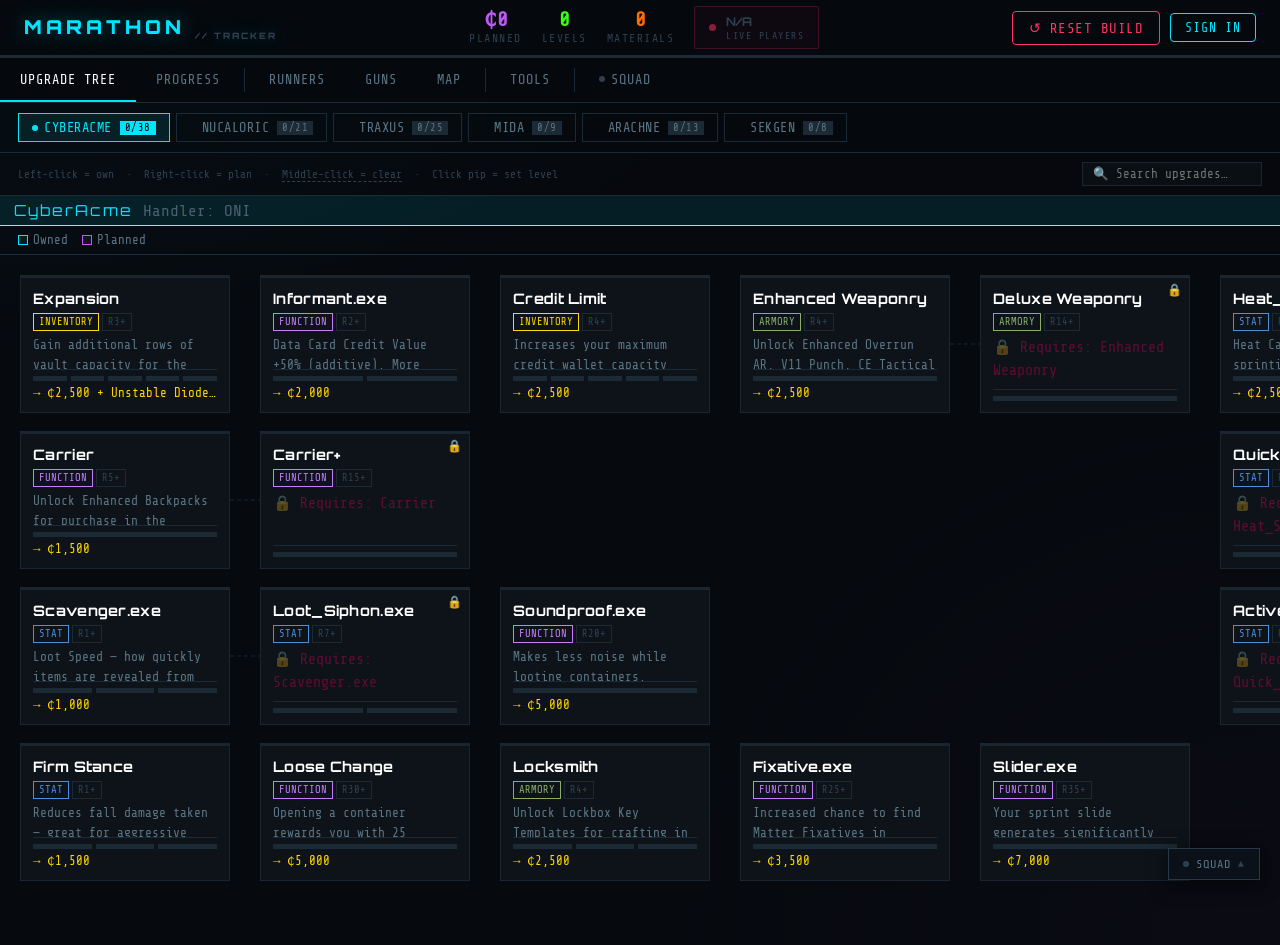
==== commit 6b5ab37b: "Add 7 new features: tooltips on runner grid, sync badge, tree search, run chart, per-runner stats, s" ====
--- a/index.html
+++ b/index.html
@@ -394,6 +394,23 @@
 
 /* ── TOOLTIP ────────────────────────────── */
 #tt { display: none; position: fixed; z-index: 9999; background: var(--bg1); border: 1px solid var(--border2); padding: 14px 16px; min-width: 280px; max-width: 340px; pointer-events: none; box-shadow: 0 6px 32px rgba(0,0,0,.85); }
+
+/* ── ABILITY TOOLTIP (runner abilities + video) ── */
+#abt { display: none; position: fixed; z-index: 9999; background: var(--bg1); border: 1px solid var(--border2); width: 340px; max-width: 92vw; pointer-events: none; box-shadow: 0 8px 40px rgba(0,0,0,.9); overflow: hidden; }
+#abt .abt-hdr { padding: 11px 14px 8px; border-bottom: 1px solid var(--border); }
+#abt .abt-type { font-size: .68rem; letter-spacing: 2px; font-weight: 700; text-transform: uppercase; }
+#abt .abt-name { font-family: 'Orbitron', monospace; font-size: .92rem; margin: 4px 0 0; color: var(--text); }
+#abt .abt-desc { font-size: .82rem; color: var(--text-dim); line-height: 1.55; padding: 9px 14px; border-bottom: 1px solid var(--border); }
+#abt .abt-video { width: 100%; aspect-ratio: 16/9; background: #000; position: relative; }
+#abt .abt-video iframe { width: 100%; height: 100%; border: none; display: block; }
+#abt .abt-no-video { padding: 14px; text-align: center; font-size: .76rem; color: var(--text-dim); }
+#abt .abt-no-video span { display: block; font-size: 1.4rem; margin-bottom: 5px; opacity: .3; }
+
+/* ── LPW TOOLTIP (live players enriched) ── */
+#live-players-widget { cursor: help; }
+.lpw-tt-row { display: flex; justify-content: space-between; align-items: center; padding: 3px 0; font-size: .82rem; }
+.lpw-tt-label { color: var(--text-dim); }
+.lpw-tt-val { color: var(--text); font-weight: 700; }
 .tt-name    { font-family: 'Orbitron', monospace; font-size: 1rem; margin-bottom: 9px; }
 .tt-lvl     { padding: 10px 12px; border: 1px solid var(--border); margin-bottom: 5px; font-size: .85rem; }
 .tt-lvl.cur { border-color: var(--yellow); }
@@ -690,7 +707,8 @@
       <span class="v" id="h-salv" style="color:var(--orange)">0</span>
       <span class="l">MATERIALS</span>
     </div>
-    <div id="live-players-widget" class="lpw-loading" title="Live player count from Steam — updates every 5 minutes">
+    <div id="live-players-widget" class="lpw-loading"
+         onmouseenter="showLpwTT(event)" onmouseleave="hideTT()" onmousemove="moveTT(event)">
       <div class="lpw-dot"></div>
       <div>
         <span class="lpw-count" id="lpw-count">—</span>
@@ -701,6 +719,7 @@
 
   <div class="hdr-actions">
     <button class="btn br" onclick="resetAll()" title="Reset all upgrades">↺ RESET BUILD</button>
+    <div id="sync-badge" style="display:none;align-items:center;gap:5px;font-size:.72rem;letter-spacing:1.5px;padding:4px 10px;border:1px solid;border-radius:2px;transition:all .3s"></div>
     <div id="auth-widget"></div>
   </div>
 </div>
@@ -733,6 +752,14 @@
     <span style="font-size:.7rem;color:var(--text-dead)">
       Left-click = own &nbsp;·&nbsp; Right-click = plan &nbsp;·&nbsp; <span title="Middle-click resets a node back to zero — handy if you accidentally over-clicked" style="cursor:help;border-bottom:1px dashed var(--text-dead)">Middle-click = clear</span> &nbsp;·&nbsp; Click pip = set level
     </span>
+    <input id="tree-search" type="text" placeholder="🔍 Search upgrades…"
+      style="margin-left:auto;background:#0a0f13;border:1px solid #1a2530;color:#c8d8e8;
+             font-family:inherit;font-size:.78rem;padding:4px 10px;outline:none;width:180px;
+             transition:border-color .2s"
+      oninput="treeSearch=this.value.toLowerCase().trim();renderTree()"
+      onfocus="this.style.borderColor='var(--cyan)'"
+      onblur="this.style.borderColor='#1a2530'"
+      onkeydown="if(event.key==='Escape'){this.value='';treeSearch='';renderTree();this.blur()}">
   </div>
   <div id="fi"></div>
   <div id="legend">
@@ -763,6 +790,7 @@
 <div id="view-ammo"      class="view"><div id="ammov"></div></div>
 
 <div id="tt"></div>
+<div id="abt"></div>
 
 <!-- SQUAD PILL (replaces the old floating widget) -->
 <div id="squad-pill" onclick="toggleSquadPill()">
@@ -1239,7 +1267,7 @@
 let LV={};   // owned levels (left-click, faction colour)
 let PL={};   // planned levels (right-click, purple)
 UG.forEach(u=>{LV[u.id]=0; PL[u.id]=0;});
-let curF="CyberAcme",curTab="tree";
+let curF="CyberAcme",curTab="tree",treeSearch="";
 const NW=210,NH=138,GX=30,GY=18;
 
 const canUnlock=u=>!u.deps||u.deps.every(d=>LV[d]>0||PL[d]>0);
@@ -1418,10 +1446,24 @@
   svg.innerHTML=paths;
   canvas.querySelectorAll(".node").forEach(n=>n.remove());
 
+  // Search highlight: count matches so we know whether to show the "no results" hint
+  const matchCount = treeSearch ? nodes.filter(u=>u.name.toLowerCase().includes(treeSearch)||(u.desc||"").toLowerCase().includes(treeSearch)).length : nodes.length;
+  const noResultBanner = document.getElementById("tree-no-results");
+  if (noResultBanner) noResultBanner.remove();
+  if (treeSearch && matchCount === 0) {
+    const b = document.createElement("div");
+    b.id = "tree-no-results";
+    b.style.cssText = "position:absolute;left:50%;top:60px;transform:translateX(-50%);font-size:.9rem;color:#4a6070;letter-spacing:2px;pointer-events:none";
+    b.textContent = "NO UPGRADES MATCH \"" + treeSearch.toUpperCase() + "\"";
+    canvas.appendChild(b);
+  }
+
   nodes.forEach(u=>{
     const x=u.col*(NW+GX), y=u.row*(NH+GY);
     const lv=LV[u.id], plv=PL[u.id], maxLv=getMaxLv(u);
     const on=lv>0, planned=plv>0&&lv===0;
+    // Apply search dimming
+    const searchMatch = !treeSearch || u.name.toLowerCase().includes(treeSearch) || (u.desc||"").toLowerCase().includes(treeSearch);
     const isNext=false;
     const locked=!canUnlock(u)&&!on&&!planned;
     const PLAN_COL="#bf5af2";
@@ -1452,7 +1494,8 @@
     div.className="node"+(on?" unlocked":planned?" planned":"")+(locked?" locked-out":" clickable");
     div.style.cssText=`left:${x}px;top:${y}px;width:${NW}px;height:${NH}px;
       --ng:${on?fc.color+"44":planned?PLAN_COL+"44":"transparent"};
-      border-color:${bc};background:${bg};border-top-color:${bc}`;
+      border-color:${bc};background:${bg};border-top-color:${bc};
+      opacity:${searchMatch?1:0.12};transition:opacity .2s`;
     div.dataset.id=u.id;
 
     if(!locked){
@@ -1965,674 +2008,1087 @@
 });
 
 // ═══ runners.js ═══
-// RUNNER BUILDS DATA
+// ══════════════════════════════════════════
+// RUNNERS PAGE
 // ══════════════════════════════════════════
 const RUNNERS=[
 {id:"destroyer",name:"DESTROYER",icon:"🛡️",color:"#ff4444",tier:"A",
  role:"Tank / Frontline",playstyle:"Aggressive frontline fighter. Push first, absorb pressure, enable your squad with barricades and missile suppression.",
- solo:"B — struggles without teammates to enable",squad:"A — essential frontline anchor",
+ solo:"B",squad:"A",
  prime:"Search & Destroy — shoulder-mounted homing missiles that lock and chase targets",
  tactical:"Riot Barricade — deployable energy shield, blocks incoming fire for you and teammates",
  traits:["Thruster — burst forward dash for closing gaps or escaping","Tactical Sprint — extended sprint that builds less heat"],
+ abilityVideos:{
+   prime:    {videoId:null,start:0,note:"Missiles auto-lock and track through repositions. Best used on targets who break cover — the homing arc makes them nearly unavoidable."},
+   tactical: {videoId:null,start:0,note:"Place at a doorway or corner before pushing. Your whole squad can advance safely behind it."},
+   traits:[
+     {videoId:null,start:0,note:"Costs heat — best chained with Tactical Sprint before or after for a full burst movement combo."},
+     {videoId:null,start:0,note:"Generates less heat per metre than standard sprint, letting you sustain movement much longer before overheating."}
+   ]
+ },
  tips:["Deploy Riot Barricade before pushing a corner so teammates can safely follow","Use Search & Destroy on runners who break cover — missiles track through repositions","Pair with Triage behind you for sustained frontline pressure","Thruster + Tactical Sprint lets you close gaps faster than enemies expect"],
- weapons:[{name:"WSTR Combat Shotgun",role:"Primary — close range delete",tier:"S"},{name:"Bully SMG",role:"Primary alt — mid range pressure",tier:"A"},{name:"Hardline PR",role:"Secondary — punish exposed targets",tier:"A"}],
+ weapons:[{name:"WSTR Combat Shotgun",role:"Close range delete",tier:"S"},{name:"Bully SMG",role:"Mid range pressure",tier:"A"},{name:"Hardline PR",role:"Punish exposed targets",tier:"A"}],
  upgrades:{priority:["nc_saf","nc_rest","ca_sink","ca_firm","ca_cred"],reason:"Shields and heat management are critical — Destroyer burns heat fast with movement abilities"},
  cores:["Thruster Mk II (Enhanced) — extends Thruster range","Barricade Boost (Deluxe) — faster Riot Barricade recharge"],
  synergy:"Triage (sustains your pushes) + Recon (feeds you intel on when to move)"
 },
 {id:"vandal",name:"VANDAL",icon:"⚡",color:"#ffd600",tier:"A",
  role:"Mobility / Flanker",playstyle:"High-speed disruptor. Double jump, enhanced slide, and a Disrupt Cannon to break formations. Punish slow enemies and create chaos.",
- solo:"B — high skill ceiling, mobility can isolate you",squad:"A — flanking and distraction specialist",
+ solo:"B",squad:"A",
  prime:"Amplify — increased movement speed, weapon handling, reduced heat from movement abilities",
- tactical:"Disrupt Cannon — energy blast that pushes enemies out of cover and deals damage. Can also self-boost for movement",
+ tactical:"Disrupt Cannon — energy blast that pushes enemies out of cover and deals damage",
  traits:["Microjets — double jump (generates heat)","Power Slide — faster, longer slide (generates heat)"],
+ abilityVideos:{
+   prime:    {videoId:null,start:0,note:"Activate before chaining Microjets and Power Slide — heat costs are drastically reduced during Amplify."},
+   tactical: {videoId:null,start:0,note:"Aim at the ground beneath an enemy to fling them upward, breaking their position."},
+   traits:[
+     {videoId:null,start:0,note:"Each jump costs heat. With Heat_Sink.exe you can chain multiple jumps before overheating."},
+     {videoId:null,start:0,note:"Extends slide distance significantly. Combine with Microjets at the end for maximum speed burst."}
+   ]
+ },
  tips:["Heat management is everything — overheating mid-fight is a death sentence","Use Amplify to chain Microjets + Power Slide bursts to disorient enemies","Disrupt Cannon is excellent for knocking runners off objectives or into bad positions","Pair with Heat_Sink.exe and Quick_Vent.exe upgrades to extend your movement window"],
- weapons:[{name:"BRRT SMG",role:"Primary — fast TTK for flanks",tier:"S"},{name:"WSTR Combat Shotgun",role:"Primary alt — ambush closer",tier:"S"},{name:"Overrun AR",role:"Secondary — versatile fallback",tier:"S"}],
+ weapons:[{name:"BRRT SMG",role:"Fast TTK for flanks",tier:"S"},{name:"WSTR Combat Shotgun",role:"Ambush closer",tier:"S"},{name:"Overrun AR",role:"Versatile fallback",tier:"S"}],
  upgrades:{priority:["ca_sink","ca_qvent","ca_acool","ca_slide","ca_firm"],reason:"Vandal uses heat constantly — maximising heat capacity and recovery is the core build priority"},
  cores:["Amplify Extension (Enhanced) — longer Amplify duration","Microjets Mk II (Deluxe) — reduced heat per jump"],
  synergy:"Destroyer (anchors while you flank) + Thief (loot in the chaos you create)"
 },
 {id:"triage",name:"TRIAGE",icon:"💊",color:"#39ff14",tier:"S",
  role:"Support / Medic",playstyle:"Squad lifeline. Med-Drone for persistent healing, Shareware to share consumables, Reboot+ to revive from range. Irreplaceable in squads.",
- solo:"C — abilities mostly wasted without teammates",squad:"S — the strongest squad shell in the game",
- prime:"Reboot+ (Capacitive Gauntlets) — fully revive downed teammates from range, or EMP enemies to break shields",
- tactical:"Med-Drone — deployable healing drone that attaches to a teammate, providing constant health and shield regen",
- traits:["Battery Overcharge — EMPs enemies when you break their shields","Shareware.exe — any consumable you use is also applied to teammates with Med-Drone attached"],
- tips:["Always attach Med-Drone before using consumables — Shareware only works if drone is already on target","Reboot+ can revive thirsted teammates (already fully killed) — this is game-changing in PvP","Battery Overcharge EMPs complements Destroyer's push windows perfectly","Stay mid-range behind Destroyer, not in the frontline"],
- weapons:[{name:"Hardline PR",role:"Primary — safe mid-range poke",tier:"A"},{name:"BR33 Volley Rifle",role:"Primary alt — versatile burst",tier:"S"},{name:"Overrun AR",role:"Secondary — reliable fallback",tier:"S"}],
+ solo:"C",squad:"S",
+ prime:"Reboot+ (Capacitive Gauntlets) — fully revive downed teammates from range, or EMP enemies",
+ tactical:"Med-Drone — deployable healing drone that attaches to a teammate, providing health and shield regen",
+ traits:["Battery Overcharge — EMPs enemies when you break their shields","Shareware.exe — any consumable you use is applied to teammates with Med-Drone"],
+ abilityVideos:{
+   prime:    {videoId:null,start:0,note:"Can revive thirsted teammates (already fully eliminated). Crucial PvP swing tool. Also doubles as a shield-breaker EMP on enemies."},
+   tactical: {videoId:null,start:0,note:"Drone persists until destroyed or replaced. Attach it before using consumables — Shareware only works if drone is already on target."},
+   traits:[
+     {videoId:null,start:0,note:"The EMP disrupts enemy movement abilities and shield regen briefly — great for locking down a Vandal mid-flank."},
+     {videoId:null,start:0,note:"A single Med Kit effectively heals two players simultaneously. Multiply every consumable you carry."}
+   ]
+ },
+ tips:["Always attach Med-Drone before using consumables — Shareware only works if drone is already on target","Reboot+ can revive thirsted teammates — this is game-changing in PvP","Battery Overcharge EMPs complements Destroyer's push windows perfectly","Stay mid-range behind Destroyer, not in the frontline"],
+ weapons:[{name:"Hardline PR",role:"Safe mid-range poke",tier:"A"},{name:"BR33 Volley Rifle",role:"Versatile burst",tier:"S"},{name:"Overrun AR",role:"Reliable fallback",tier:"S"}],
  upgrades:{priority:["nc_saf","nc_saf2","nc_shie","nc_rest","nc_rest2","nc_regen"],reason:"Full NuCaloric investment maximises survivability so you stay alive to support your squad"},
  cores:["No Good Deed (Superior) — burst healing when Med-Drone attaches to ally","Samaritan (Prestige) — sharing consumable reduces Med-Drone cooldown"],
  synergy:"Destroyer (sustain his pushes from behind) + Recon (know when to reposition safely)"
 },
 {id:"recon",name:"RECON",icon:"👁️",color:"#4a9eff",tier:"S",
  role:"Intel / Support",playstyle:"Information is your weapon. Echo Pulse reveals all nearby enemies. Your squad always knows what's coming before shots are fired.",
- solo:"A — self-sufficient with great awareness",squad:"S — intel wins fights before they start",
+ solo:"A",squad:"S",
  prime:"Echo Pulse — sends sonar pulses that reveal all nearby player locations through walls",
  tactical:"Tracker Mine — deployable sensor mine that pings and tracks enemies who walk near it",
  traits:["Ghost Ping — your pings stay on enemies briefly after they leave line of sight","Threat Assessment — highlights nearby enemies with low health"],
+ abilityVideos:{
+   prime:    {videoId:null,start:0,note:"Pulses pass through all geometry. Use before entering a building or pushing a choke — reveals exact positions for several seconds."},
+   tactical: {videoId:null,start:0,note:"Place at doorways, staircases, and extraction points. Enemies cannot disarm mines before triggering them."},
+   traits:[
+     {videoId:null,start:0,note:"Extends tracking window when enemies step out of line of sight — great countering flankers who try to hide after being pinged."},
+     {videoId:null,start:0,note:"Low-health highlights appear through walls at close range. Makes cleanup kills significantly easier after a fight."}
+   ]
+ },
  tips:["Echo Pulse before every push — never walk into a room blind","Tracker Mines at choke points give persistent map awareness","Ghost Ping + Echo Pulse combination makes you essentially omniscient in a zone","Pair with Assassin who can convert your intel into guaranteed first strikes"],
- weapons:[{name:"BR33 Volley Rifle",role:"Primary — mid-range dominant",tier:"S"},{name:"Hardline PR",role:"Primary alt — longer range control",tier:"A"},{name:"Longshot",role:"Secondary — punish exposed runners",tier:"A"}],
+ weapons:[{name:"BR33 Volley Rifle",role:"Mid-range dominant",tier:"S"},{name:"Hardline PR",role:"Longer range control",tier:"A"},{name:"Longshot",role:"Punish exposed runners",tier:"A"}],
  upgrades:{priority:["ca_inf","ca_cred","mi_flex","sg_tac","ca_firm"],reason:"Credit accumulation and agility upgrades — Recon wins by information, not brute force"},
  cores:["Echo Amplifier (Enhanced) — larger Echo Pulse radius","Deep Scan (Deluxe) — reveals enemy health bars on pulse"],
  synergy:"Destroyer (clean covered entries) + Assassin (turn intel into precision ambushes)"
 },
 {id:"assassin",name:"ASSASSIN",icon:"🌑",color:"#bf5af2",tier:"A",
  role:"Stealth / Flanker",playstyle:"Strike before the fight starts. Active Camo for invisible repositioning, Smoke Screen for escapes. Punishes isolated targets ruthlessly.",
- solo:"A — excellent self-sufficient stealth loop",squad:"A — flanking disrupts enemy focus from teammates",
+ solo:"A",squad:"A",
  prime:"Smoke Screen — throws smoke grenades to block sightlines and enable repositioning",
  tactical:"Active Camo — full invisibility, cancelled by any action. Perfect for repositioning or initiating",
  traits:["Shadow Dive — dive creates a field of smoke","Shroud — become invisible while inside your own smoke"],
+ abilityVideos:{
+   prime:    {videoId:null,start:0,note:"Smoke persists for several seconds and can be thrown around corners. Combine with Shroud to turn any cloud into an invisibility zone."},
+   tactical: {videoId:null,start:0,note:"Any action cancels camo. Use it purely for silent repositioning — break camo with a guaranteed first shot from an unexpected angle."},
+   traits:[
+     {videoId:null,start:0,note:"Creates instant smoke in the open. Useful for breaking line of sight in areas where you cannot throw a grenade."},
+     {videoId:null,start:0,note:"You go invisible inside your own smoke. Enemies cannot see you even if they spray into the cloud."}
+   ]
+ },
  tips:["Smoke first, reposition under Active Camo, take a guaranteed shot, vanish — this is the core loop","Never spray and pray — Assassin collapses if you fight on their terms instead of yours","Smoke + Shroud means you can become invisible mid-fight when inside your own smoke","In squads, your flank forces enemies to split attention — critical timing with Destroyer pushes"],
- weapons:[{name:"WSTR Combat Shotgun",role:"Primary — backstab delete",tier:"S"},{name:"BRRT SMG",role:"Primary alt — extended engagements",tier:"S"},{name:"Longshot",role:"Secondary — picked off from smoke edge",tier:"A"}],
+ weapons:[{name:"WSTR Combat Shotgun",role:"Backstab delete",tier:"S"},{name:"BRRT SMG",role:"Extended engagements",tier:"S"},{name:"Longshot",role:"Picked off from smoke edge",tier:"A"}],
  upgrades:{priority:["ar_kni","ar_str","ar_shot","ca_firm","ca_cred"],reason:"Arachne upgrades for combat capability, Firm Stance for movement — Assassin dies in 2 shots if caught"},
  cores:["Extended Camo (Enhanced) — longer Active Camo duration","Smoke Amplifier (Deluxe) — larger, denser smoke field"],
  synergy:"Recon (convert intel into guaranteed kills) + Triage (revive you when flank fails)"
 },
 {id:"thief",name:"THIEF",icon:"💰",color:"#ff6d00",tier:"B",
  role:"Looter / Scout",playstyle:"The extraction specialist. Butterfly drone marks enemies and steals their loot. Grapple for rapid movement between containers. Profit over combat.",
- solo:"A — best solo extraction shell in the game",squad:"B — less impactful in direct combat",
+ solo:"A",squad:"B",
  prime:"Pickpocket Drone — pilotable flying drone that attacks UESC drones and players, causing them to drop loot",
  tactical:"Grapple — dart launcher for grappling to surfaces or enemies. Fastest mobility tool in the game",
  traits:["Enhanced Loot Visor — better container highlighting, see rare items through walls","Quick Fingers — faster container looting speed"],
+ abilityVideos:{
+   prime:    {videoId:null,start:0,note:"You pilot the drone in first-person while your body stands still. Target UESC cargo drones for free high-tier loot with zero combat risk."},
+   tactical: {videoId:null,start:0,note:"Can grapple to walls, ceilings, platforms, or enemies directly. Used offensively it closes gaps faster than any sprint."},
+   traits:[
+     {videoId:null,start:0,note:"Highlights containers by rarity through walls up to ~40m. Prioritise high-value crates without opening every box."},
+     {videoId:null,start:0,note:"Significant looting speed reduction — allows looting in contested areas that other runners cannot safely access."}
+   ]
+ },
  tips:["Pickpocket Drone on UESC cargo drones is free high-tier loot with no combat risk","Grapple is the best escape tool in the game — always have a grapple exit planned","Use Enhanced Loot Visor to prioritise which containers are worth the risk","Best combined with CyberAcme Scavenger/Loot Siphon upgrades for maximum efficiency"],
- weapons:[{name:"Overrun AR",role:"Primary — safe and reliable",tier:"S"},{name:"Bully SMG",role:"Primary alt — if forced into close fights",tier:"A"},{name:"Hardline PR",role:"Secondary — pick off threats before looting",tier:"A"}],
+ weapons:[{name:"Overrun AR",role:"Safe and reliable",tier:"S"},{name:"Bully SMG",role:"Forced close fights",tier:"A"},{name:"Hardline PR",role:"Pick off threats before looting",tier:"A"}],
  upgrades:{priority:["ca_scav","ca_lsip","ca_exp","ca_cred","ca_lock"],reason:"CyberAcme loot upgrades synergise directly with Thief's kit — maximise loot efficiency"},
  cores:["Drone Mk II (Enhanced) — faster Pickpocket Drone","Extended Grapple (Deluxe) — longer grapple range"],
  synergy:"Vandal (creates chaos while you loot safely) + Assassin (keeps enemy vision suppressed)"
 },
 {id:"rook",name:"ROOK",icon:"♜",color:"#c8d8e8",tier:"B",
  role:"Scavenger / Free Loadout",playstyle:"Solo scavenger mode only. No vault gear, basic loadout — but nothing to lose. Best for learning maps, recovery runs after a wipe, or low-risk loot grinding.",
- solo:"B — unique risk-free loop, but gear disadvantaged",squad:"— (solo only)",
+ solo:"B",squad:"—",
  prime:"Signal Mask — brief invisibility to other players. Useful for escaping hostile runners",
  tactical:"Scanner — highlights nearby containers and items through walls",
- traits:["Salvage Expert — faster looting from all container types","Supply Run — bonus loot quality from first container opened per run"],
- tips:["Never fight geared runners — you will lose. Loot, evade, extract","Focus on containers in low-traffic areas while other squads fight each other","CyberAcme faction upgrades dramatically improve your starting gear and extraction potential","Carrier+ capstone gives you a Deluxe Backpack from run start — transformative for Rook"],
- weapons:[{name:"Overrun AR",role:"Starting weapon — make it work",tier:"S"},{name:"Bully SMG",role:"First upgrade priority if found",tier:"A"},{name:"Any found shotgun",role:"Close range insurance",tier:"varies"}],
- upgrades:{priority:["ca_carr","ca_carr2","ca_scav","ca_lsip","ca_exp"],reason:"Carrier line is essential — better backpack means more loot per run. CyberAcme loot upgrades double your per-run haul"},
- cores:["Supply Cache (Enhanced) — bonus starting ammo","Rook's Luck (Deluxe) — increased first-container loot quality"],
- synergy:"Solo only — but benefits enormously from high CyberAcme faction rank"
-}
-];
-
-// Upgrades to auto-select per runner (maps to upgrade IDs + level)
+ traits:["Salvage Protocol — increased loot from broken containers","Resupply — collect ammo from downed runners faster"],
+ abilityVideos:{
+   prime:    {videoId:null,start:0,note:"Short duration but enough to break line of sight and disengage. Not a combat tool — treat it as a pure escape button."},
+   tactical: {videoId:null,start:0,note:"Reveals container locations through walls in a radius. Use on entering a new area to identify looting priorities before moving."},
+   traits:[
+     {videoId:null,start:0,note:"Applies to all container types including UESC crates. Makes every container more worth opening."},
+     {videoId:null,start:0,note:"Lets you scavenge ammo from kills without standing still for long. Keep moving after downed enemies."}
+   ]
+ },
+ tips:["Never engage a geared squad — you will lose","Use Scanner before entering rooms to locate loot fast","Signal Mask is a panic button, not an initiation tool","Best map: Overflow or South Relay for safe loot loops"],
+ weapons:[{name:"CE Tactical Sidearm",role:"Starting weapon",tier:"C"},{name:"Overrun AR",role:"First upgrade priority",tier:"S"},{name:"WSTR Combat Shotgun",role:"When found — keep it",tier:"S"}],
+ upgrades:{priority:["ca_scav","ca_lsip","ca_exp","ca_carr","ca_carr2"],reason:"Pure loot upgrades — Rook's value is entirely in how fast and efficiently you extract salvage"},
+ cores:["Salvage Boost (Enhanced) — faster broken container loot","Quick Exit (Deluxe) — reduced extraction time"],
+ synergy:"Solo only — Rook has no squad synergies by design"
+}];
+
 const RUNNER_UPGRADE_LOADS={
-  destroyer:[{id:"nc_saf",lv:1},{id:"nc_shie",lv:1},{id:"nc_rest",lv:1},{id:"ca_sink",lv:3},{id:"ca_firm",lv:3},{id:"ca_cred",lv:2},{id:"ca_qvent",lv:1}],
-  vandal:   [{id:"ca_sink",lv:3},{id:"ca_qvent",lv:2},{id:"ca_acool",lv:2},{id:"ca_slide",lv:1},{id:"ca_firm",lv:2},{id:"ca_carr",lv:1}],
-  triage:   [{id:"nc_saf",lv:1},{id:"nc_saf2",lv:1},{id:"nc_shie",lv:1},{id:"nc_rest",lv:1},{id:"nc_rest2",lv:1},{id:"nc_regen",lv:2},{id:"nc_rein",lv:2}],
-  recon:    [{id:"ca_inf",lv:2},{id:"ca_cred",lv:2},{id:"ca_firm",lv:1},{id:"nc_saf",lv:1},{id:"nc_rest",lv:1}],
-  assassin: [{id:"ar_kni",lv:1},{id:"ar_str",lv:1},{id:"ar_shot",lv:1},{id:"ca_firm",lv:2},{id:"ca_cred",lv:2},{id:"nc_saf",lv:1}],
-  thief:    [{id:"ca_scav",lv:3},{id:"ca_lsip",lv:2},{id:"ca_exp",lv:2},{id:"ca_cred",lv:2},{id:"ca_lock",lv:1},{id:"ca_carr",lv:1}],
-  rook:     [{id:"ca_carr",lv:1},{id:"ca_carr2",lv:1},{id:"ca_scav",lv:3},{id:"ca_lsip",lv:2},{id:"ca_exp",lv:3}]
+  destroyer:[{id:"nc_saf",lv:3},{id:"nc_rest",lv:2},{id:"ca_sink",lv:1},{id:"ca_firm",lv:1},{id:"ca_cred",lv:2}],
+  vandal:   [{id:"ca_sink",lv:1},{id:"ca_qvent",lv:1},{id:"ca_acool",lv:1},{id:"ca_slide",lv:1},{id:"ca_firm",lv:1}],
+  triage:   [{id:"nc_saf",lv:3},{id:"nc_rest",lv:3},{id:"nc_shie",lv:2},{id:"nc_regen",lv:2}],
+  recon:    [{id:"ca_inf",lv:2},{id:"ca_cred",lv:3},{id:"ca_firm",lv:1}],
+  assassin: [{id:"ar_kni",lv:2},{id:"ar_str",lv:2},{id:"ar_shot",lv:2},{id:"ca_firm",lv:1}],
+  thief:    [{id:"ca_scav",lv:2},{id:"ca_lsip",lv:2},{id:"ca_exp",lv:1},{id:"ca_cred",lv:2},{id:"ca_lock",lv:1}],
+  rook:     [{id:"ca_scav",lv:2},{id:"ca_lsip",lv:2},{id:"ca_exp",lv:1},{id:"ca_carr",lv:2}]
 };
 
-let activeRunner=null;
-
-function renderRunners(){
-  const el=document.getElementById("rv");
-  if(activeRunner){renderRunnerDetail(el);return;}
-  const tierCol={S:"#39ff14",A:"#ffd600",B:"#ff6d00"};
-  el.innerHTML=`
-    <div class="rv-hdr">🏃 RUNNER BUILDS</div>
-    <div class="rv-sub">Select a shell to see recommended builds, upgrades, weapons and cores. Click "LOAD BUILD" to auto-select upgrades in the tree.</div>
-    <div class="runner-grid">
-      ${RUNNERS.map(r=>`
-        <div class="runner-card" style="border-top-color:${r.color}" onclick="selectRunner('${r.id}')">
-          <div class="runner-card-hdr">
-            <div class="runner-icon" style="background:${r.color}22;border:1px solid ${r.color}44">${r.icon}</div>
-            <div>
-              <div style="font-family:'Orbitron',monospace;font-size:15px;color:${r.color};letter-spacing:2px">${r.name}</div>
-              <div style="font-size:16px;color:#4a6070;margin-top:2px">${r.role}</div>
-            </div>
-            <span class="runner-tier" style="border-color:${tierCol[r.tier]||"#4a6070"};color:${tierCol[r.tier]||"#4a6070"}">${r.tier}-TIER</span>
-          </div>
-          <div class="runner-card-body">
-            <div style="font-size:16px;color:#8aa0b0;line-height:1.6;margin-bottom:8px">${r.playstyle}</div>
-            <div style="display:flex;gap:8px;font-size:15px">
-              <span style="color:#4a6070">SOLO: <span style="color:${tierCol[r.solo[0]]||"#c8d8e8"}">${r.solo.split(" — ")[0]}</span></span>
-              <span style="color:#4a6070">SQUAD: <span style="color:${tierCol[r.squad[0]]||"#c8d8e8"}">${r.squad.split(" — ")[0]}</span></span>
-            </div>
-          </div>
+// ── Ability tooltip ────────────────────────
+function showAbilityTT(runnerId, abilityKey, traitIdx, e) {
+  const abt = document.getElementById("abt");
+  if (!abt) return;
+  const r = RUNNERS.find(x => x.id === runnerId);
+  if (!r) return;
+
+  let label, videoData, type;
+  if (abilityKey === "prime") {
+    label = r.prime; videoData = r.abilityVideos?.prime || null; type = "PRIME";
+  } else if (abilityKey === "tactical") {
+    label = r.tactical; videoData = r.abilityVideos?.tactical || null; type = "TACTICAL";
+  } else if (abilityKey === "trait") {
+    label = r.traits[traitIdx] || ""; videoData = r.abilityVideos?.traits?.[traitIdx] || null; type = "TRAIT";
+  }
+  if (!label) return;
+
+  const dash = label.indexOf(" — ");
+  const name = dash !== -1 ? label.slice(0, dash) : label;
+  const desc = dash !== -1 ? label.slice(dash + 3) : "";
+  const typeColors = { PRIME:"#ffd600", TACTICAL:"#4a9eff", TRAIT:"#39ff14" };
+  const typeColor  = typeColors[type] || r.color;
+
+  const noteHtml = videoData?.note
+    ? `<div style="font-size:.78rem;color:#8aa0b0;margin-top:6px;padding-top:6px;border-top:1px solid #1a2530;line-height:1.5">${videoData.note}</div>`
+    : "";
+
+  let videoHtml = "";
+  if (videoData?.videoId) {
+    const vid = videoData.videoId, t = videoData.start || 0;
+    const src = `https://www.youtube-nocookie.com/embed/${vid}?start=${t}&autoplay=1&mute=1&controls=0&loop=1&playlist=${vid}&modestbranding=1`;
+    videoHtml = `<div class="abt-video"><iframe src="${src}" allow="autoplay" allowfullscreen loading="lazy"></iframe></div>`;
+  } else {
+    videoHtml = `<div class="abt-no-video"><span>▶</span>Clip not yet available</div>`;
+  }
+
+  abt.style.borderColor = typeColor + "66";
+  abt.innerHTML = `
+    <div class="abt-hdr" style="border-bottom-color:${typeColor}33">
+      <div class="abt-type" style="color:${typeColor}">${type}</div>
+      <div class="abt-name">${name}</div>
+    </div>
+    <div class="abt-desc">${desc}${noteHtml}</div>
+    ${videoHtml}`;
+  abt.style.display = "block";
+  moveAbilityTT(e);
+}
+function moveAbilityTT(e) {
+  const abt = document.getElementById("abt");
+  if (!abt) return;
+  const w = abt.offsetWidth || 340, h = abt.offsetHeight || 200;
+  abt.style.left = Math.min(e.clientX + 16, window.innerWidth  - w - 10) + "px";
+  abt.style.top  = Math.min(e.clientY + 16, window.innerHeight - h - 10) + "px";
+}
+function hideAbilityTT() {
+  const abt = document.getElementById("abt");
+  if (abt) abt.style.display = "none";
+}
+
+let activeRunner = null;
+
+function renderRunners() {
+  const el = document.getElementById("rv");
+  if (!el) return;
+  if (activeRunner) { renderRunnerDetail(el); return; }
+
+  el.innerHTML = `
+    <div style="padding:20px 24px">
+      <div style="font-family:'Orbitron',monospace;font-size:11px;color:#4a6070;letter-spacing:3px;margin-bottom:16px">SELECT RUNNER SHELL</div>
+      <div style="display:grid;grid-template-columns:repeat(auto-fill,minmax(320px,1fr));gap:12px">
+        ${RUNNERS.map(r => renderRunnerCard(r)).join("")}
+      </div>
+    </div>`;
+}
+
+function renderRunnerCard(r) {
+  const tierCol = {S:"#39ff14",A:"#ffd600",B:"#ff6d00","—":"#4a6070"}[r.tier]||"#4a6070";
+  const soloCol = {S:"#39ff14",A:"#ffd600",B:"#ff6d00",C:"#ff4444","—":"#4a6070"}[r.solo]||"#4a6070";
+  const squadCol = {S:"#39ff14",A:"#ffd600",B:"#ff6d00",C:"#ff4444","—":"#4a6070"}[r.squad]||"#4a6070";
+
+  return `<div class="runner-card" onclick="activeRunner='${r.id}';renderRunners()"
+    style="background:#0d1318;border:1px solid #1a2530;border-left:3px solid ${r.color};
+    cursor:pointer;transition:transform .15s,box-shadow .15s,border-color .15s;padding:0;overflow:hidden"
+    onmouseenter="this.style.transform='translateY(-3px)';this.style.boxShadow='0 6px 24px rgba(0,0,0,.6)';this.style.borderColor='${r.color}'"
+    onmouseleave="this.style.transform='';this.style.boxShadow='';this.style.borderColor='${r.color}44'">
+
+    <div style="padding:16px 18px 12px;border-left:3px solid ${r.color};border-left:none">
+      <!-- Header -->
+      <div style="display:flex;align-items:center;gap:12px;margin-bottom:10px">
+        <div style="width:48px;height:48px;border-radius:50%;display:flex;align-items:center;justify-content:center;
+          font-size:24px;background:${r.color}18;border:1px solid ${r.color}44;flex-shrink:0">${r.icon}</div>
+        <div style="flex:1;min-width:0">
+          <div style="font-family:'Orbitron',monospace;font-size:15px;color:${r.color};letter-spacing:2px">${r.name}</div>
+          <div style="font-size:13px;color:#4a6070;margin-top:1px">${r.role}</div>
+        </div>
+        <div style="text-align:right;flex-shrink:0">
+          <div style="font-size:10px;color:#4a6070;letter-spacing:1px;margin-bottom:2px">TIER</div>
+          <div style="font-family:'Orbitron',monospace;font-size:18px;color:${tierCol};font-weight:700">${r.tier}</div>
+        </div>
+      </div>
+
+      <!-- Playstyle -->
+      <div style="font-size:13px;color:#8aa0b0;line-height:1.6;margin-bottom:12px;
+        padding:8px 10px;background:#0a0f13;border-left:2px solid ${r.color}55">${r.playstyle}</div>
+
+      <!-- Rating bars -->
+      <div style="display:grid;grid-template-columns:1fr 1fr;gap:6px;margin-bottom:12px">
+        ${renderRatingPill("SOLO", r.solo, soloCol)}
+        ${renderRatingPill("SQUAD", r.squad, squadCol)}
+      </div>
+
+      <!-- Abilities quick view -->
+      <div style="display:flex;flex-direction:column;gap:4px;margin-bottom:12px">
+        <div style="font-size:10px;color:#4a6070;letter-spacing:2px;margin-bottom:2px">ABILITIES <span style="color:#1a2530">— hover</span></div>
+        <div style="font-size:12px;color:#c8d8e8;padding:4px 8px;background:#0a0f13;border-left:2px solid #ffd600;cursor:help;transition:background .15s"
+             onmouseenter="event.stopPropagation();this.style.background='#111820';showAbilityTT('${r.id}','prime',0,event)"
+             onmouseleave="event.stopPropagation();this.style.background='#0a0f13';hideAbilityTT()" onmousemove="event.stopPropagation();moveAbilityTT(event)">
+          <span style="color:#ffd600;font-size:10px;letter-spacing:1px">PRIME ⓘ  </span>${r.prime.split(" — ")[0]}
+        </div>
+        <div style="font-size:12px;color:#c8d8e8;padding:4px 8px;background:#0a0f13;border-left:2px solid #4a9eff;cursor:help;transition:background .15s"
+             onmouseenter="event.stopPropagation();this.style.background='#111820';showAbilityTT('${r.id}','tactical',0,event)"
+             onmouseleave="event.stopPropagation();this.style.background='#0a0f13';hideAbilityTT()" onmousemove="event.stopPropagation();moveAbilityTT(event)">
+          <span style="color:#4a9eff;font-size:10px;letter-spacing:1px">TACT ⓘ  </span>${r.tactical.split(" — ")[0]}
+        </div>
+        ${r.traits.map((t,i)=>`
+        <div style="font-size:12px;color:#c8d8e8;padding:4px 8px;background:#0a0f13;border-left:2px solid #39ff14;cursor:help;transition:background .15s"
+             onmouseenter="event.stopPropagation();this.style.background='#111820';showAbilityTT('${r.id}','trait',${i},event)"
+             onmouseleave="event.stopPropagation();this.style.background='#0a0f13';hideAbilityTT()" onmousemove="event.stopPropagation();moveAbilityTT(event)">
+          <span style="color:#39ff14;font-size:10px;letter-spacing:1px">TRAIT ⓘ  </span>${t.split(" — ")[0]}
         </div>`).join("")}
-    </div>`;
-}
-
-function selectRunner(id){activeRunner=id;renderRunners();}
-
-function renderRunnerDetail(el){
-  const r=RUNNERS.find(x=>x.id===activeRunner);
-  if(!r)return;
-  const load=RUNNER_UPGRADE_LOADS[r.id]||[];
-  // Calculate costs for this build
-  let totalCreds=0;const salvNeeds={};
-  load.forEach(({id,lv})=>{
-    const u=UG.find(x=>x.id===id);
-    if(!u)return;
-    for(let i=0;i<Math.min(lv,u.levels.length);i++){
-      totalCreds+=u.levels[i].credits;
-      u.levels[i].salvage.forEach(s=>{salvNeeds[s.i]=(salvNeeds[s.i]||0)+s.q;});
+      </div>
+
+      <!-- Weapons -->
+      <div style="display:flex;flex-wrap:wrap;gap:4px;margin-bottom:12px">
+        <div style="width:100%;font-size:10px;color:#4a6070;letter-spacing:2px;margin-bottom:2px">WEAPONS</div>
+        ${r.weapons.map(w => {
+          const wc = {S:"#39ff14",A:"#ffd600",B:"#ff6d00"}[w.tier]||"#4a6070";
+          return `<span style="font-size:11px;padding:2px 7px;border:1px solid ${wc}33;color:${wc};background:${wc}0d">${w.name}</span>`;
+        }).join("")}
+      </div>
+
+      <!-- Per-runner stats from run log -->
+      ${(()=>{
+        const rs = (typeof runLog!=="undefined"?runLog:[]).filter(x=>x.runner&&x.runner.toUpperCase()===r.name);
+        if (!rs.length) return "";
+        const ext = rs.filter(x=>x.outcome==="extract").length;
+        const rate = Math.round(ext/rs.length*100);
+        const avgCreds = Math.round(rs.reduce((s,x)=>s+(x.credits||0),0)/rs.length);
+        const col = rate>=60?"#39ff14":rate>=35?"#ffd600":"#ff4444";
+        return `<div style="padding:6px 8px;background:#0a0f13;border:1px solid #1a2530;border-left:2px solid ${r.color};margin-bottom:10px;display:flex;gap:14px;flex-wrap:wrap">
+          <div style="font-size:10px;color:#4a6070;width:100%;letter-spacing:1px;margin-bottom:2px">YOUR STATS WITH THIS SHELL</div>
+          <div><div style="font-size:15px;font-weight:700;color:${col}">${rate}%</div><div style="font-size:10px;color:#4a6070">EXTRACT</div></div>
+          <div><div style="font-size:15px;font-weight:700;color:#c8d8e8">${rs.length}</div><div style="font-size:10px;color:#4a6070">RUNS</div></div>
+          <div><div style="font-size:15px;font-weight:700;color:#ffd600">₵${avgCreds.toLocaleString()}</div><div style="font-size:10px;color:#4a6070">AVG/RUN</div></div>
+        </div>`;
+      })()}
+
+      <!-- Footer -->
+      <div style="display:flex;align-items:center;justify-content:space-between;
+        padding-top:10px;border-top:1px solid #1a2530">
+        <div style="font-size:11px;color:#4a6070">
+          ${r.traits.length} traits &nbsp;·&nbsp; ${r.tips.length} tips
+        </div>
+        <div style="font-size:11px;color:${r.color};letter-spacing:1px">VIEW DETAILS →</div>
+      </div>
+    </div>
+  </div>`;
+}
+
+function renderRatingPill(label, val, col) {
+  const barW = {S:100,A:80,B:55,C:30,"—":0}[val]||0;
+  return `<div style="background:#0a0f13;padding:6px 8px;border:1px solid #1a2530">
+    <div style="display:flex;justify-content:space-between;align-items:center;margin-bottom:4px">
+      <span style="font-size:10px;color:#4a6070;letter-spacing:1px">${label}</span>
+      <span style="font-family:'Orbitron',monospace;font-size:13px;color:${col};font-weight:700">${val}</span>
+    </div>
+    <div style="height:2px;background:#1a2530;border-radius:1px">
+      <div style="height:2px;width:${barW}%;background:${col};border-radius:1px;transition:width .4s"></div>
+    </div>
+  </div>`;
+}
+
+function renderRunnerDetail(el) {
+  const r = RUNNERS.find(x => x.id === activeRunner);
+  if (!r) { activeRunner = null; renderRunners(); return; }
+
+  const load = RUNNER_UPGRADE_LOADS[r.id] || [];
+  let totalCreds = 0;
+  const salvMap = {};
+  load.forEach(({id, lv}) => {
+    const u = UG.find(x => x.id === id);
+    if (!u) return;
+    for (let i = 0; i < lv; i++) {
+      if (!u.levels[i]) continue;
+      totalCreds += u.levels[i].credits || 0;
+      (u.levels[i].salvage || []).forEach(s => {
+        salvMap[s.i] = (salvMap[s.i] || 0) + s.q;
+      });
     }
   });
-  const salvRows=Object.entries(salvNeeds).sort((a,b)=>b[1]-a[1]).map(([item,qty])=>{
-    const loc=SL[item];const rc=loc?RC[loc.rarity]:"#4a6070";
-    return`<div style="display:flex;justify-content:space-between;align-items:center;padding:2px 5px;border-left:2px solid ${rc};margin-bottom:3px;font-size:16px">
-      <span style="color:#c8d8e8">◈ ${item}</span><span style="color:#ffd600;font-weight:700">×${qty}</span>
+  const salvRows = Object.entries(salvMap).map(([item, qty]) => {
+    const loc = SL[item]; const rc = loc ? RC[loc.rarity] : "#4a6070";
+    return `<div style="display:flex;justify-content:space-between;padding:3px 8px;border-left:2px solid ${rc};margin-bottom:2px">
+      <span style="color:#c8d8e8;font-size:14px">${item}</span>
+      <span style="color:${rc};font-weight:700;font-size:14px">×${qty}</span>
     </div>`;
   }).join("");
 
-  el.innerHTML=`
-    <div style="padding:20px">
-      <div class="rd-back" onclick="activeRunner=null;renderRunners()">← BACK TO ALL RUNNERS</div>
-      <div style="display:flex;align-items:center;gap:14px;margin-bottom:16px">
-        <div style="width:56px;height:56px;border-radius:50%;display:flex;align-items:center;justify-content:center;font-size:28px;background:${r.color}22;border:2px solid ${r.color}66">${r.icon}</div>
-        <div>
-          <div style="font-family:'Orbitron',monospace;font-size:18px;color:${r.color};letter-spacing:3px">${r.name}</div>
-          <div style="font-size:16px;color:#4a6070;margin-top:2px">${r.role}</div>
-        </div>
-        <div style="margin-left:auto;text-align:right">
-          <div style="font-size:16px;color:#4a6070">SOLO / SQUAD</div>
-          <div style="font-size:15px;font-weight:700">${r.solo.split(" — ")[0]} / ${r.squad.split(" — ")[0]}</div>
-        </div>
-      </div>
-      <div style="font-size:16px;color:#8aa0b0;line-height:1.7;margin-bottom:16px;border-left:3px solid ${r.color};padding-left:12px">${r.playstyle}</div>
-
-      <div class="rd-grid">
-        <div class="rd-box">
-          <div class="rd-box-hdr" style="color:${r.color}">⚡ ABILITIES</div>
-          <div style="margin-bottom:8px"><div style="font-size:15px;color:#ffd600;letter-spacing:1px;margin-bottom:3px">PRIME</div><div style="font-size:16px;color:#c8d8e8">${r.prime}</div></div>
-          <div style="margin-bottom:8px"><div style="font-size:15px;color:#4a9eff;letter-spacing:1px;margin-bottom:3px">TACTICAL</div><div style="font-size:16px;color:#c8d8e8">${r.tactical}</div></div>
-          <div><div style="font-size:15px;color:#39ff14;letter-spacing:1px;margin-bottom:3px">TRAITS</div>
-            ${r.traits.map(t=>`<div style="font-size:16px;color:#c8d8e8;margin-bottom:2px">• ${t}</div>`).join("")}
+  const soloCol  = {S:"#39ff14",A:"#ffd600",B:"#ff6d00",C:"#ff4444","—":"#4a6070"}[r.solo]||"#4a6070";
+  const squadCol = {S:"#39ff14",A:"#ffd600",B:"#ff6d00",C:"#ff4444","—":"#4a6070"}[r.squad]||"#4a6070";
+
+  el.innerHTML = `
+    <div style="padding:20px 24px;max-width:960px">
+
+      <!-- Back -->
+      <button onclick="activeRunner=null;renderRunners()" style="background:none;border:1px solid #1a2530;
+        color:#4a6070;font-family:'Share Tech Mono',monospace;font-size:13px;padding:6px 14px;
+        cursor:pointer;margin-bottom:20px;letter-spacing:1px"
+        onmouseenter="this.style.color='#c8d8e8';this.style.borderColor='#4a6070'"
+        onmouseleave="this.style.color='#4a6070';this.style.borderColor='#1a2530'">← ALL RUNNERS</button>
+
+      <!-- Hero header -->
+      <div style="background:#0d1318;border:1px solid #1a2530;border-left:4px solid ${r.color};
+        padding:20px 24px;margin-bottom:16px;display:flex;align-items:center;gap:20px">
+        <div style="width:72px;height:72px;border-radius:50%;display:flex;align-items:center;justify-content:center;
+          font-size:36px;background:${r.color}18;border:2px solid ${r.color}55;flex-shrink:0">${r.icon}</div>
+        <div style="flex:1">
+          <div style="font-family:'Orbitron',monospace;font-size:22px;color:${r.color};letter-spacing:4px;margin-bottom:4px">${r.name}</div>
+          <div style="font-size:14px;color:#4a6070;letter-spacing:2px;margin-bottom:10px">${r.role.toUpperCase()}</div>
+          <div style="font-size:14px;color:#8aa0b0;line-height:1.7;border-left:2px solid ${r.color}44;padding-left:12px">${r.playstyle}</div>
+        </div>
+        <div style="display:grid;grid-template-rows:1fr 1fr;gap:8px;flex-shrink:0;min-width:100px">
+          <div style="text-align:center;padding:10px 16px;background:#0a0f13;border:1px solid #1a2530">
+            <div style="font-size:10px;color:#4a6070;letter-spacing:1px">SOLO</div>
+            <div style="font-family:'Orbitron',monospace;font-size:22px;color:${soloCol};font-weight:700">${r.solo}</div>
           </div>
-        </div>
-        <div class="rd-box">
-          <div class="rd-box-hdr" style="color:#ffd600">🔫 RECOMMENDED WEAPONS</div>
-          ${r.weapons.map(w=>{
-            const wc={S:"#39ff14",A:"#ffd600",B:"#ff6d00"}[w.tier]||"#4a6070";
-            return`<div style="margin-bottom:8px;padding:5px 8px;border-left:2px solid ${wc}">
-              <div style="font-size:16px;color:#fff;font-weight:700">${w.name} <span style="font-size:15px;padding:1px 4px;border:1px solid ${wc};color:${wc}">${w.tier}</span></div>
-              <div style="font-size:15px;color:#4a6070;margin-top:2px">${w.role}</div>
+          <div style="text-align:center;padding:10px 16px;background:#0a0f13;border:1px solid #1a2530">
+            <div style="font-size:10px;color:#4a6070;letter-spacing:1px">SQUAD</div>
+            <div style="font-family:'Orbitron',monospace;font-size:22px;color:${squadCol};font-weight:700">${r.squad}</div>
+          </div>
+        </div>
+      </div>
+
+      <!-- Main grid -->
+      <div style="display:grid;grid-template-columns:1fr 1fr;gap:12px;margin-bottom:12px">
+
+        <!-- Abilities -->
+        <div style="background:#0d1318;border:1px solid #1a2530;padding:16px 18px">
+          <div style="font-family:'Orbitron',monospace;font-size:11px;color:${r.color};letter-spacing:3px;margin-bottom:14px">⚡ ABILITIES <span style="font-size:10px;color:#4a6070;font-family:'Share Tech Mono',monospace;letter-spacing:0;font-weight:400">— hover for details</span></div>
+          <div style="margin-bottom:12px;padding:10px 12px;background:#0a0f13;border-left:3px solid #ffd600;cursor:help;transition:background .15s"
+               onmouseenter="this.style.background='#111a20';showAbilityTT('${r.id}','prime',0,event)"
+               onmouseleave="this.style.background='#0a0f13';hideAbilityTT()" onmousemove="moveAbilityTT(event)">
+            <div style="font-size:10px;color:#ffd600;letter-spacing:2px;margin-bottom:5px">PRIME ABILITY ⓘ</div>
+            <div style="font-size:14px;color:#c8d8e8;line-height:1.6">${r.prime}</div>
+          </div>
+          <div style="margin-bottom:12px;padding:10px 12px;background:#0a0f13;border-left:3px solid #4a9eff;cursor:help;transition:background .15s"
+               onmouseenter="this.style.background='#111a20';showAbilityTT('${r.id}','tactical',0,event)"
+               onmouseleave="this.style.background='#0a0f13';hideAbilityTT()" onmousemove="moveAbilityTT(event)">
+            <div style="font-size:10px;color:#4a9eff;letter-spacing:2px;margin-bottom:5px">TACTICAL ⓘ</div>
+            <div style="font-size:14px;color:#c8d8e8;line-height:1.6">${r.tactical}</div>
+          </div>
+          <div style="padding:10px 12px;background:#0a0f13;border-left:3px solid #39ff14">
+            <div style="font-size:10px;color:#39ff14;letter-spacing:2px;margin-bottom:5px">TRAITS ⓘ</div>
+            ${r.traits.map((t,i) => `<div style="font-size:14px;color:#c8d8e8;margin-bottom:4px;line-height:1.5;cursor:help;padding:3px 0;transition:color .15s"
+              onmouseenter="this.style.color='#fff';showAbilityTT('${r.id}','trait',${i},event)"
+              onmouseleave="this.style.color='#c8d8e8';hideAbilityTT()" onmousemove="moveAbilityTT(event)">• ${t}</div>`).join("")}
+          </div>
+        </div>
+
+        <!-- Weapons -->
+        <div style="background:#0d1318;border:1px solid #1a2530;padding:16px 18px">
+          <div style="font-family:'Orbitron',monospace;font-size:11px;color:#ffd600;letter-spacing:3px;margin-bottom:14px">🔫 RECOMMENDED WEAPONS</div>
+          ${r.weapons.map(w => {
+            const wc = {S:"#39ff14",A:"#ffd600",B:"#ff6d00"}[w.tier]||"#4a6070";
+            const gw = WEAPONS_DATA ? WEAPONS_DATA.find(x=>x.name===w.name) : null;
+            return `<div style="margin-bottom:10px;padding:10px 12px;background:#0a0f13;border-left:3px solid ${wc};cursor:${gw?'pointer':'default'}"
+              ${gw?`onclick="gunsSubPage='weapons';selectedWeapon='${gw.id}';showMain('guns');renderGuns()"
+              onmouseenter="this.style.background='#0d1318'" onmouseleave="this.style.background='#0a0f13'"`:""}>
+              <div style="display:flex;align-items:center;justify-content:space-between;margin-bottom:3px">
+                <div style="font-size:14px;color:#fff;font-weight:700">${w.name}</div>
+                <span style="font-family:'Orbitron',monospace;font-size:13px;color:${wc};border:1px solid ${wc}44;padding:1px 6px">${w.tier}</span>
+              </div>
+              <div style="font-size:13px;color:#4a6070">${w.role}${gw?" · <span style='color:"+wc+"'>Click to view →</span>":""}</div>
             </div>`;
           }).join("")}
         </div>
-        <div class="rd-box">
-          <div class="rd-box-hdr" style="color:#bf5af2">💎 CORES</div>
-          ${r.cores.map(c=>`<div style="font-size:16px;color:#c8d8e8;margin-bottom:6px;padding:4px 8px;border-left:2px solid #bf5af2">• ${c}</div>`).join("")}
-          <div style="margin-top:10px"><div style="font-size:15px;color:#4a6070;letter-spacing:1px;margin-bottom:4px">BEST SYNERGY</div>
-            <div style="font-size:16px;color:#8aa0b0">${r.synergy}</div>
+
+        <!-- Tips -->
+        <div style="background:#0d1318;border:1px solid #1a2530;padding:16px 18px">
+          <div style="font-family:'Orbitron',monospace;font-size:11px;color:#39ff14;letter-spacing:3px;margin-bottom:14px">💡 COMBAT TIPS</div>
+          ${r.tips.map((t, i) => `
+            <div style="display:flex;gap:10px;margin-bottom:10px;padding-bottom:10px;${i<r.tips.length-1?'border-bottom:1px solid #0d1318':''}">
+              <div style="font-family:'Orbitron',monospace;font-size:11px;color:#39ff14;padding-top:3px;flex-shrink:0">0${i+1}</div>
+              <div style="font-size:14px;color:#8aa0b0;line-height:1.6">${t}</div>
+            </div>`).join("")}
+        </div>
+
+        <!-- Cores + Synergy -->
+        <div style="display:flex;flex-direction:column;gap:12px">
+          <div style="background:#0d1318;border:1px solid #1a2530;padding:16px 18px;flex:1">
+            <div style="font-family:'Orbitron',monospace;font-size:11px;color:#bf5af2;letter-spacing:3px;margin-bottom:14px">💎 CORES</div>
+            ${r.cores.map(c => `<div style="font-size:14px;color:#c8d8e8;margin-bottom:8px;padding:8px 10px;
+              background:#0a0f13;border-left:2px solid #bf5af255;line-height:1.5">• ${c}</div>`).join("")}
           </div>
-        </div>
-        <div class="rd-box">
-          <div class="rd-box-hdr" style="color:#ff6d00">📦 BUILD COSTS</div>
-          <div style="display:flex;justify-content:space-between;margin-bottom:8px;padding-bottom:6px;border-bottom:1px solid #1a2530">
-            <span style="color:#4a6070;font-size:16px">Total Credits</span>
-            <span style="color:#ffd600;font-weight:700">₵${totalCreds.toLocaleString()}</span>
+          <div style="background:#0d1318;border:1px solid #1a2530;padding:16px 18px">
+            <div style="font-family:'Orbitron',monospace;font-size:11px;color:#00e5ff;letter-spacing:3px;margin-bottom:10px">🤝 BEST SYNERGY</div>
+            <div style="font-size:14px;color:#8aa0b0;line-height:1.7;padding:8px 10px;background:#0a0f13;border-left:2px solid #00e5ff44">${r.synergy}</div>
           </div>
-          ${salvRows||`<div style="color:#4a6070;font-size:16px">No salvage needed</div>`}
-        </div>
-      </div>
-
-      <div class="rd-box" style="margin-bottom:14px">
-        <div class="rd-box-hdr" style="color:#39ff14">💡 TIPS</div>
-        ${r.tips.map(t=>`<div style="font-size:16px;color:#8aa0b0;margin-bottom:6px;padding-left:10px;border-left:2px solid #1a2530">• ${t}</div>`).join("")}
-      </div>
-
-      <div class="rd-box" style="margin-bottom:14px">
-        <div class="rd-box-hdr" style="color:#00e5ff">⬆ PRIORITY UPGRADES FOR THIS BUILD</div>
-        <div style="margin-bottom:8px;font-size:16px;color:#4a6070">${r.upgrades.reason}</div>
-        <div style="display:flex;flex-wrap:wrap;gap:4px">
-          ${load.map(({id,lv})=>{
-            const u=UG.find(x=>x.id===id);
-            if(!u)return"";
-            const fc=FC[u.f];
-            return`<span style="font-size:15px;padding:3px 8px;border:1px solid ${fc.color};color:${fc.color};background:${fc.color}11">${u.name} Lv${lv}</span>`;
-          }).join("")}
-        </div>
-      </div>
-
-      <button class="rd-load-btn" onclick="loadRunnerBuild('${r.id}')">
-        ⬆ LOAD THIS BUILD INTO UPGRADE TREE
+        </div>
+      </div>
+
+      <!-- Build costs + Priority upgrades -->
+      <div style="display:grid;grid-template-columns:240px 1fr;gap:12px;margin-bottom:12px">
+        <div style="background:#0d1318;border:1px solid #1a2530;padding:16px 18px">
+          <div style="font-family:'Orbitron',monospace;font-size:11px;color:#ff6d00;letter-spacing:3px;margin-bottom:14px">📦 BUILD COSTS</div>
+          <div style="display:flex;justify-content:space-between;margin-bottom:10px;padding-bottom:8px;border-bottom:1px solid #1a2530">
+            <span style="color:#4a6070;font-size:14px">Total Credits</span>
+            <span style="color:#ffd600;font-weight:700;font-size:14px">₵${totalCreds.toLocaleString()}</span>
+          </div>
+          ${salvRows || `<div style="color:#4a6070;font-size:14px">No salvage required</div>`}
+        </div>
+        <div style="background:#0d1318;border:1px solid #1a2530;padding:16px 18px">
+          <div style="font-family:'Orbitron',monospace;font-size:11px;color:#00e5ff;letter-spacing:3px;margin-bottom:6px">⬆ PRIORITY UPGRADES</div>
+          <div style="font-size:13px;color:#4a6070;margin-bottom:12px">${r.upgrades.reason}</div>
+          <div style="display:flex;flex-wrap:wrap;gap:6px">
+            ${load.map(({id, lv}) => {
+              const u = UG.find(x => x.id === id);
+              if (!u) return "";
+              const fc = FC[u.f];
+              return `<span style="font-size:13px;padding:4px 10px;border:1px solid ${fc.color}66;
+                color:${fc.color};background:${fc.color}11">${u.name} <span style="opacity:.7">Lv${lv}</span></span>`;
+            }).join("")}
+          </div>
+        </div>
+      </div>
+
+      <!-- Load build button -->
+      <button onclick="loadRunnerBuild('${r.id}')" style="width:100%;padding:14px;background:${r.color}18;
+        border:1px solid ${r.color}66;color:${r.color};font-family:'Orbitron',monospace;font-size:13px;
+        letter-spacing:3px;cursor:pointer;transition:all .2s"
+        onmouseenter="this.style.background='${r.color}33';this.style.borderColor='${r.color}'"
+        onmouseleave="this.style.background='${r.color}18';this.style.borderColor='${r.color}66'">
+        ⬆ LOAD BUILD INTO UPGRADE TREE
       </button>
     </div>`;
 }
 
-function loadRunnerBuild(id){
-  const load=RUNNER_UPGRADE_LOADS[id]||[];
-  UG.forEach(u=>{LV[u.id]=0;PL[u.id]=0;});
-  load.forEach(({id:uid,lv})=>{
-    if(LV[uid]!==undefined) LV[uid]=lv;
-  });
+function loadRunnerBuild(id) {
+  const load = RUNNER_UPGRADE_LOADS[id] || [];
+  UG.forEach(u => { LV[u.id] = 0; PL[u.id] = 0; });
+  load.forEach(({id:uid, lv}) => { if (LV[uid] !== undefined) LV[uid] = lv; });
   refresh();
-  activeRunner=null;
+  activeRunner = null;
   showMain("tree");
 }
 
-// ══════════════════════════════════════════
-
 // ═══ guns.js ═══
+// ══════════════════════════════════════════
 // GUNS & ITEMS PAGE
 // ══════════════════════════════════════════
 const RARITY_COL={Standard:"#8aa0b0",Enhanced:"#39ff14",Deluxe:"#4a9eff",Superior:"#bf5af2",Prestige:"#ffd600"};
 const AMMO_COL={"Light Rounds":"#c8d8e8","Heavy Rounds":"#ffd600","MIPS Rounds":"#4a9eff","Volt Battery":"#39ff14","Volt Cells":"#ff6d00","Shells":"#ff4444"};
 
+// ── MODS DATABASE ─────────────────────────
+const MODS_DATA = [
+  // CHIP MODS
+  {id:"chip_motionsense", name:"Motionsense Chip",    slot:"Chip",    rarity:"Enhanced",
+   stats:{handling:+8,range:+5}, desc:"Improves target acquisition speed and reduces weapon sway during movement.",
+   weapons:["Overrun AR","M77 Assault Rifle","Impact HAR","Hardline PR","BR33 Volley Rifle","Copperhead RF"],
+   tip:"Best all-round chip mod. Works on most ARs and PRs."},
+  {id:"chip_keen",        name:"Keen Scout Chip",     slot:"Chip",    rarity:"Enhanced",
+   stats:{range:+12,handling:+4}, desc:"Extended optic magnification assist. Marks targets at range.",
+   weapons:["BRRT SMG","WSTR Combat Shotgun","Overrun AR","Misriah 2442"],
+   tip:"Good for aggressive flankers who need fast target acquisition."},
+  {id:"chip_flash",       name:"Flash Draw Chip",     slot:"Chip",    rarity:"Enhanced",
+   stats:{handling:+15,reload:-0.3}, desc:"Neural-link weapon raise speed enhancement. Speeds up ADS and weapon swap.",
+   weapons:["Magnum MC","Outland","CE Tactical Sidearm","Longshot"],
+   tip:"Essential for snipers — reduces time to first shot significantly."},
+  {id:"chip_torch",       name:"Torch Bug Chip",      slot:"Chip",    rarity:"Deluxe",
+   stats:{dmg:+6,rof:+30}, desc:"Embedded overcharge circuit. Briefly overclocks fire rate on trigger pull.",
+   weapons:["V22 Volt Thrower","V75 Scar AR","V85 Circuit Breaker"],
+   tip:"Volt weapons only. Overcharge window lasts 1.5 seconds before cooldown."},
+  {id:"chip_extended",    name:"Extended Charge Chip", slot:"Chip",   rarity:"Superior",
+   stats:{dmg:+18,mag:+1}, desc:"Deep charge cell increases maximum charge level and damage ceiling.",
+   weapons:["Ares RG","V99 Channel Rifle"],
+   tip:"Mandatory on railguns. Unlocks an extra charge tier."},
+  {id:"chip_prestige_ce", name:"Prestige Chip",        slot:"Chip",   rarity:"Prestige",
+   stats:{handling:+10,dmg:+8}, desc:"Invisibility on kill + auto-reload on kill proc. Game-changing for Rook.",
+   weapons:["CE Tactical Sidearm"],
+   tip:"The only reason to use CE Tactical. Invisibility proc is genuinely strong."},
+
+  // MAGAZINE MODS
+  {id:"mag_feather",      name:"Extended Feather Mag", slot:"Magazine", rarity:"Enhanced",
+   stats:{mag:+8,reload:+0.2}, desc:"Lightweight extended magazine. Adds 8 rounds with minimal weight penalty.",
+   weapons:["Overrun AR","M77 Assault Rifle","BRRT SMG","Bully SMG","Hardline PR","BR33 Volley Rifle","Retaliator LMG","Conquest LMG","WSTR Combat Shotgun","Misriah 2442","Longshot","Copperhead RF"],
+   tip:"Near-mandatory on BRRT SMG. 20 rounds at 860 RPM goes fast."},
+  {id:"mag_hollow",       name:"Hollow-Case Rounds",   slot:"Magazine", rarity:"Deluxe",
+   stats:{dmg:+10,mag:-2,rof:+20}, desc:"Lighter propellant increases velocity and fire rate at cost of capacity.",
+   weapons:["Bully SMG","Impact HAR","M77 Assault Rifle","Magnum MC"],
+   tip:"High risk-reward. Best on Bully where damage already hits hard."},
+
+  // BARREL MODS
+  {id:"barrel_precision", name:"Precision Barrel",     slot:"Barrel",  rarity:"Enhanced",
+   stats:{range:+18,dmg:+5,handling:-4}, desc:"Extended rifled barrel. Tightens spread and adds effective range.",
+   weapons:["Impact HAR","BR33 Volley Rifle","Bully SMG","Outland","Magnum MC","Misriah 2442","WSTR Combat Shotgun"],
+   tip:"Best barrel mod for mid-range fighters. The handling penalty is minimal."},
+  {id:"barrel_choke",     name:"Choke Barrel",          slot:"Barrel",  rarity:"Deluxe",
+   stats:{range:+25,dmg:+8,rof:-10}, desc:"Constriction choke reduces shotgun spread significantly at distance.",
+   weapons:["WSTR Combat Shotgun","Misriah 2442","V85 Circuit Breaker"],
+   tip:"Transforms shotguns into mid-range threats. Essential for precision shotgun players."},
+  {id:"barrel_chargev99", name:"Extended Charge Barrel", slot:"Barrel", rarity:"Superior",
+   stats:{dmg:+15,range:+20,handling:-8}, desc:"Heavy reinforced barrel for volt charge weapons. Maximises charge damage output.",
+   weapons:["V99 Channel Rifle","Ares RG"],
+   tip:"Pairs with Extended Charge Chip for maximum railgun burst."},
+
+  // OPTIC MODS
+  {id:"optic_midsight",   name:"Midsight Optic",        slot:"Optic",   rarity:"Enhanced",
+   stats:{range:+15,handling:+6}, desc:"Mid-zoom optical scope with target assist reticle. Standard for precision roles.",
+   weapons:["Hardline PR","Copperhead RF","BR33 Volley Rifle","Longshot","Outland","V99 Channel Rifle"],
+   tip:"The default choice for any precision rifle build."},
+  {id:"optic_midsight_dlx",name:"Midsight Optic Deluxe", slot:"Optic",  rarity:"Deluxe",
+   stats:{range:+28,handling:+8,dmg:+4}, desc:"Enhanced optical scope with enemy highlight assist and ghost-zero reticle.",
+   weapons:["Longshot","Outland","V99 Channel Rifle","Hardline PR"],
+   tip:"Upgrade from standard Midsight when you find one. Highlight assist is genuinely useful."},
+
+  // GRIP MODS
+  {id:"grip_combat",      name:"Combat Grip",           slot:"Grip",    rarity:"Enhanced",
+   stats:{handling:+12,rof:+15,range:-3}, desc:"Ergonomic recoil-dampening grip. Faster reacquisition between shots.",
+   weapons:["Overrun AR","M77 Assault Rifle","BRRT SMG","Bully SMG","V22 Volt Thrower","V75 Scar AR","Retaliator LMG","Conquest LMG"],
+   tip:"Best grip mod for automatic weapons with high recoil."},
+
+  // SHIELD MODS (LMG only)
+  {id:"shield_lmg",       name:"Shield Mod",            slot:"Shield",  rarity:"Deluxe",
+   stats:{handling:-5}, desc:"Deployable micro-shield emitter. Brief shield projection reduces incoming fire damage.",
+   weapons:["Retaliator LMG","Conquest LMG"],
+   tip:"LMG exclusive slot. The shield projection lasts ~2 seconds per activation."},
+
+  // HEATSINK MODS (Volt weapons)
+  {id:"chip_heatsink",    name:"Tapered Heatsink Chip", slot:"Chip",    rarity:"Enhanced",
+   stats:{handling:+6,rof:+25}, desc:"Volt heat dissipation chip. Reduces overheat buildup rate by 15%.",
+   weapons:["V75 Scar AR","V85 Circuit Breaker","V22 Volt Thrower","V99 Channel Rifle"],
+   tip:"Essential for Vandal running volt weapons. Pairs with heat management upgrades."},
+];
+
+// ── WEAPONS DATABASE ──────────────────────
 const WEAPONS_DATA=[
-  // ── ASSAULT RIFLES ──
   {id:"overrun",name:"Overrun AR",type:"Assault Rifle",tier:"S",ammo:"Light Rounds",
    dmg:28,rof:680,mag:30,range:65,handling:72,reload:2.1,
    desc:"The most common weapon on Tau Ceti. High fire rate, decent handling, poor damage. Reliable starter gun — easy to mod into something respectable.",
    find:["All maps — containers, enemy drops, Armory"],
-   mods:["Chip","Magazine","Grip","Barrel"],
-   bestMods:["Extended Feather Mag","Combat Grip","Precision Barrel"],
+   mods:["Chip","Magazine","Grip"],
    bestFor:["Rook","Recon","Triage"],tip:"Best all-rounder. With a Magazine Mod this becomes a top-tier sustained DPS weapon.",emoji:"🔫"},
   {id:"m77",name:"M77 Assault Rifle",type:"Assault Rifle",tier:"S",ammo:"Light Rounds",
    dmg:38,rof:580,mag:25,range:72,handling:68,reload:2.3,
-   desc:"Strong damage output, solid range, predictable recoil. One of the best all-rounders in the game. Fits Chip+Grip+Magazine making it very moddable.",
+   desc:"Strong damage output, solid range, predictable recoil. One of the best all-rounders in the game.",
    find:["Perimeter — UESC outpost crates","Priority Target events","Armory (Rank 5+)"],
    mods:["Chip","Magazine","Grip"],
-   bestMods:["Combat Grip","Extended Feather Mag","Motionsense Chip"],
    bestFor:["Destroyer","Recon","Vandal"],tip:"Meta pick. The 3-slot mod setup lets you tune this gun precisely to your playstyle.",emoji:"🔫"},
   {id:"impact",name:"Impact HAR",type:"Assault Rifle",tier:"A",ammo:"Heavy Rounds",
    dmg:48,rof:480,mag:20,range:68,handling:58,reload:2.6,
-   desc:"Heavy assault rifle with reinforced frame. Higher damage per bullet than M77 but slower. Good for methodical players who land shots.",
+   desc:"Heavy assault rifle with reinforced frame. Higher damage per bullet than M77 but slower.",
    find:["Dire Marsh — military zones","Superior+ containers"],
    mods:["Chip","Barrel","Magazine"],
-   bestMods:["Precision Barrel","Hollow-Case Rounds","Motionsense Chip"],
-   bestFor:["Destroyer","Assassin"],tip:"Pairs well with a close-range shotgun secondary. Lets you play mid-range dominant.",emoji:"🔫"},
+   bestFor:["Destroyer","Assassin"],tip:"Pairs well with a close-range shotgun secondary.",emoji:"🔫"},
   {id:"v75",name:"V75 Scar AR",type:"Assault Rifle",tier:"B",ammo:"Volt Battery",
    dmg:35,rof:600,mag:28,range:60,handling:66,reload:2.4,
-   desc:"Volt-actuated AR with tracking projectiles. Sustained fire overheats and lowers fire rate — burst fire to maintain optimal RPM. Breaks shields, triggers Triage EMP.",
+   desc:"Volt-actuated AR with tracking projectiles. Sustained fire overheats and lowers fire rate — burst fire to maintain optimal RPM.",
    find:["All maps — volt weapon caches","Traxus faction rewards"],
    mods:["Chip","Magazine","Grip"],
-   bestMods:["Extended Feather Mag","Tapered Heatsink Chip"],
    bestFor:["Triage (EMP synergy)","Vandal"],tip:"Volt drain rule: reload only when empty or you lose remaining charge.",emoji:"⚡"},
-  // ── SMGs ──
   {id:"brrt",name:"BRRT SMG",type:"SMG",tier:"S",ammo:"Light Rounds",
    dmg:22,rof:860,mag:20,range:38,handling:82,reload:1.7,
-   desc:"Fastest sustained fire rate of any SMG. Devastating in CQC, melts shields fast. 20-round mag feels small at 860 RPM — Magazine Mod is near-mandatory.",
+   desc:"Fastest sustained fire rate of any SMG. Devastating in CQC, melts shields fast.",
    find:["All maps — common drop","Armory (Rank 1)"],
    mods:["Chip","Magazine","Grip"],
-   bestMods:["Extended Feather Mag","Combat Grip","Keen Scout Chip"],
    bestFor:["Vandal","Assassin","Thief"],tip:"With a Mag Mod this jumps to S+ tier. Essential flanking weapon.",emoji:"🔫"},
   {id:"bully",name:"Bully SMG",type:"SMG",tier:"A",ammo:"Heavy Rounds",
    dmg:34,rof:580,mag:18,range:42,handling:74,reload:1.9,
-   desc:"Slower fire rate than BRRT but hits much harder per bullet. Rewards good tracking and aim. Great early game pick for aggressive players.",
+   desc:"Slower fire rate than BRRT but hits much harder per bullet.",
    find:["Perimeter — patrol crates","Boss drops"],
    mods:["Chip","Magazine","Barrel"],
-   bestMods:["Hollow-Case Rounds","Precision Barrel"],
    bestFor:["Destroyer","Vandal"],tip:"Heavy Rounds ammo can be a supply problem — always watch your reserves.",emoji:"🔫"},
   {id:"v22",name:"V22 Volt Thrower",type:"SMG",tier:"B",ammo:"Volt Battery",
    dmg:26,rof:720,mag:24,range:35,handling:84,reload:1.6,
-   desc:"Auto-lock smart targeting system makes this easy to use. Overheat mechanic slows fire rate if you hold the trigger too long — burst fire.",
+   desc:"Auto-lock smart targeting system makes this easy to use.",
    find:["Volt caches","MIDA faction armory"],
    mods:["Chip","Grip"],
-   bestMods:["Combat Grip","Torch Bug Chip"],
    bestFor:["Vandal","Recon"],tip:"Legendary Chip Mod embeds slow projectiles that detonate simultaneously for burst damage.",emoji:"⚡"},
-  // ── SHOTGUNS ──
   {id:"wstr",name:"WSTR Combat Shotgun",type:"Shotgun",tier:"S",ammo:"Shells",
-   dmg:172,rof:90,mag:6,range:18,handling:65,reload:3.2,
-   pellets:10,spread:8,
-   desc:"Point-blank dominance. Nothing beats burst output inside 4 meters. Double-barrel design — point blank this has 172.5 firepower with 10 pellets. Falls off sharply at range.",
+   dmg:172,rof:90,mag:6,range:18,handling:65,reload:3.2,pellets:10,spread:8,
+   desc:"Point-blank dominance. Nothing beats burst output inside 4 meters.",
    find:["All maps — shotgun crates","Lockdown events"],
    mods:["Chip","Magazine","Barrel"],
-   bestMods:["Choke Barrel (range+spread)","Extended Feather Mag","Keen Scout Chip"],
-   bestFor:["Destroyer","Assassin","Vandal"],tip:"The meta combo: shotgun close + AR/PR mid-long. Classic loadout that dominates.",emoji:"💥"},
+   bestFor:["Destroyer","Assassin","Vandal"],tip:"The meta combo: shotgun close + AR/PR mid-long.",emoji:"💥"},
   {id:"misriah",name:"Misriah 2442",type:"Shotgun",tier:"A",ammo:"Shells",
-   dmg:140,rof:120,mag:5,range:22,handling:68,reload:2.9,
-   pellets:8,spread:12,
-   desc:"Pump-action. Faster follow-up shots than WSTR and slightly more forgiving at distance. Good choice if you struggle with WSTR's tight effective range.",
+   dmg:140,rof:120,mag:5,range:22,handling:68,reload:2.9,pellets:8,spread:12,
+   desc:"Pump-action. Faster follow-up shots than WSTR and slightly more forgiving at distance.",
    find:["Perimeter","Priority Target rewards"],
    mods:["Chip","Barrel","Magazine"],
-   bestMods:["Precision Barrel","Choke Barrel"],
    bestFor:["Destroyer","Rook"],tip:"With a Choke mod this is dangerous at surprisingly long ranges for a shotgun.",emoji:"💥"},
   {id:"v85",name:"V85 Circuit Breaker",type:"Shotgun",tier:"A",ammo:"Volt Battery",
-   dmg:185,rof:75,mag:4,range:15,handling:58,reload:3.8,
-   pellets:12,spread:6,
-   desc:"Highest firepower stat in the shotgun category. Requires charge management — full charge delivers devastating burst. Tight spread makes it lethal at short range.",
+   dmg:185,rof:75,mag:4,range:15,handling:58,reload:3.8,pellets:12,spread:6,
+   desc:"Highest firepower stat in the shotgun category. Requires charge management.",
    find:["Superior+ containers","Cryo Archive"],
    mods:["Chip","Barrel"],
-   bestMods:["Tapered Heatsink","Choke Barrel"],
-   bestFor:["Destroyer","Vandal"],tip:"Volt drain rule: never reload on a partial battery. Master the charge timing.",emoji:"⚡"},
-  // ── PRECISION RIFLES ──
+   bestFor:["Destroyer","Vandal"],tip:"Volt drain rule: never reload on a partial battery.",emoji:"⚡"},
   {id:"hardline",name:"Hardline PR",type:"Precision Rifle",tier:"S",ammo:"MIPS Rounds",
    dmg:85,rof:200,mag:12,range:88,handling:62,reload:2.4,
-   desc:"Semi-auto precision powerhouse. Excellent damage per shot at mid-to-long range. Works in nearly every loadout as a reliable secondary.",
+   desc:"Semi-auto precision powerhouse. Excellent damage per shot at mid-to-long range.",
    find:["All maps — precision rifle caches","Armory (Rank 3+)"],
    mods:["Chip","Magazine","Optic"],
-   bestMods:["Midsight Optic","Extended Feather Mag","Motionsense Chip"],
-   bestFor:["Recon","Triage","Destroyer"],tip:"The most universally strong weapon in the game. If in doubt, run Hardline PR.",emoji:"🎯"},
+   bestFor:["Recon","Triage","Destroyer"],tip:"The most universally strong weapon in the game.",emoji:"🎯"},
   {id:"copperhead",name:"Copperhead RF",type:"Precision Rifle",tier:"A",ammo:"Light Rounds",
    dmg:65,rof:280,mag:15,range:78,handling:70,reload:2.1,
-   desc:"Lighter precision rifle using common Light Rounds. Better ammo economy than Hardline. Good for players who want a PR without MIPS dependency.",
+   desc:"Lighter precision rifle using common Light Rounds. Better ammo economy than Hardline.",
    find:["Dire Marsh","Armory refreshes"],
    mods:["Chip","Magazine","Optic"],
-   bestMods:["Midsight Optic Deluxe","Keen Scout Chip"],
-   bestFor:["Recon","Thief"],tip:"Light Rounds ammo is everywhere — great for long runs where ammo conservation matters.",emoji:"🎯"},
+   bestFor:["Recon","Thief"],tip:"Light Rounds ammo is everywhere — great for long runs.",emoji:"🎯"},
   {id:"br33",name:"BR33 Volley Rifle",type:"Precision Rifle",tier:"A",ammo:"MIPS Rounds",
    dmg:72,rof:240,mag:10,range:82,handling:65,reload:2.3,
-   desc:"Burst-fire precision rifle. Fire 3 rounds per trigger pull. Higher DPS ceiling than Hardline if all bursts land, but punishing if you miss.",
+   desc:"Burst-fire precision rifle. Fire 3 rounds per trigger pull.",
    find:["Priority events","Superior containers"],
    mods:["Chip","Optic","Barrel"],
-   bestMods:["Precision Barrel","Midsight Optic"],
-   bestFor:["Recon","Assassin"],tip:"Burst fire means accuracy is paramount. Great at medium range where you can control engagements.",emoji:"🎯"},
-  // ── SNIPER RIFLES ──
+   bestFor:["Recon","Assassin"],tip:"Burst fire means accuracy is paramount.",emoji:"🎯"},
   {id:"longshot",name:"Longshot",type:"Sniper Rifle",tier:"A",ammo:"MIPS Rounds",
    dmg:150,rof:80,mag:5,range:98,handling:45,reload:3.1,
-   desc:"Semi-auto sniper rifle. Follow-up shot potential makes it more forgiving than bolt-action options. Strong across all long-range scenarios.",
+   desc:"Semi-auto sniper rifle. Follow-up shot potential makes it more forgiving.",
    find:["High-ground zones","MIDA rewards"],
    mods:["Chip","Optic","Magazine"],
-   bestMods:["Midsight Optic Deluxe","Extended Feather Mag"],
-   bestFor:["Recon","Assassin"],tip:"Pairs with Recon's Echo Pulse perfectly — reveal with pulse, pick off from long range.",emoji:"🔭"},
+   bestFor:["Recon","Assassin"],tip:"Pairs with Recon's Echo Pulse perfectly.",emoji:"🔭"},
   {id:"outland",name:"Outland",type:"Sniper Rifle",tier:"A",ammo:"MIPS Rounds",
    dmg:210,rof:40,mag:3,range:100,handling:38,reload:3.8,
-   desc:"Bolt-action precision. Highest damage per shot in the sniper category. Cannot afford to miss — slow rechamber punishes every mistake. Will be the bane of ranked lobbies.",
+   desc:"Bolt-action precision. Highest damage per shot in the sniper category.",
    find:["Cryo Archive","Prestige supply crates"],
    mods:["Chip","Optic"],
-   bestMods:["Midsight Optic Deluxe","Flash Draw Chip"],
-   bestFor:["Recon"],tip:"Bring this only when you're confident in your aim. Missing means you die.",emoji:"🔭"},
+   bestFor:["Recon"],tip:"Bring this only when you're confident in your aim.",emoji:"🔭"},
   {id:"v99",name:"V99 Channel Rifle",type:"Sniper Rifle",tier:"A",ammo:"Volt Cells",
    dmg:180,rof:55,mag:4,range:96,handling:42,reload:3.5,
-   desc:"Charge-based volt sniper with the highest precision multiplier in the class. Adds a 3rd charge level: fully charged delivers piercing, ricocheting rounds with massive damage.",
+   desc:"Charge-based volt sniper with the highest precision multiplier.",
    find:["Volt caches — rare","Cryo Archive"],
    mods:["Chip","Optic","Barrel"],
-   bestMods:["Extended Charge Chip","Midsight Optic Deluxe"],
-   bestFor:["Recon"],tip:"Third charge level allows round piercing and ricochet — devastating in corridors.",emoji:"⚡"},
-  // ── LMGs ──
+   bestFor:["Recon"],tip:"Third charge level allows round piercing and ricochet.",emoji:"⚡"},
   {id:"retaliator",name:"Retaliator LMG",type:"LMG",tier:"A",ammo:"Heavy Rounds",
    dmg:42,rof:620,mag:60,range:55,handling:40,reload:4.2,
-   desc:"High capacity suppression weapon. Excellent for area denial and sustained fire. Poor mobility and reload make it a commitment.",
+   desc:"High capacity suppression weapon. Excellent for area denial and sustained fire.",
    find:["Military zones","Lockdown events"],
    mods:["Chip","Magazine","Shield"],
-   bestMods:["Extended Feather Mag","Combat Grip","Motionsense Chip"],
-   bestFor:["Destroyer"],tip:"Shield mod slot unique to LMGs — adds a deployable shield effect for short periods.",emoji:"🔫"},
+   bestFor:["Destroyer"],tip:"Shield mod slot unique to LMGs — adds a deployable shield effect.",emoji:"🔫"},
   {id:"conquest",name:"Conquest LMG",type:"LMG",tier:"B",ammo:"Light Rounds",
    dmg:30,rof:700,mag:75,range:50,handling:38,reload:4.8,
-   desc:"Lightest LMG in the category. High ammo capacity, common ammo type, but damage is too low to justify the bulk. Typically discarded for specialised weapons.",
+   desc:"Lightest LMG in the category. High ammo capacity, common ammo type.",
    find:["Common containers"],
    mods:["Chip","Magazine","Shield"],
-   bestMods:["Extended Feather Mag","Shield Mod"],
-   bestFor:["Destroyer (crowd control)"],tip:"Best used for AI clearing, not PvP. Its ammo economy is the only real advantage.",emoji:"🔫"},
-  // ── RAILGUNS ──
+   bestFor:["Destroyer (crowd control)"],tip:"Best used for AI clearing, not PvP.",emoji:"🔫"},
   {id:"ares",name:"Ares RG",type:"Railgun",tier:"S",ammo:"Volt Cells",
    dmg:280,rof:25,mag:2,range:100,handling:35,reload:5.0,
-   desc:"Magnetically accelerated projectiles. Extreme damage, zero damage falloff at range. Limited ammo, strict timing, and Volt Cell scarcity are the costs. Worth it.",
+   desc:"Magnetically accelerated projectiles. Extreme damage, zero damage falloff at range.",
    find:["Cryo Archive","Prestige supply events"],
    mods:["Chip","Barrel"],
-   bestMods:["Extended Charge Chip","Precision Barrel"],
-   bestFor:["Recon","Destroyer"],tip:"Volt Cells are rare — never waste a shot. Pre-charge while moving between positions.",emoji:"⚡"},
-  // ── PISTOLS ──
+   bestFor:["Recon","Destroyer"],tip:"Volt Cells are rare — never waste a shot.",emoji:"⚡"},
   {id:"magnum",name:"Magnum MC",type:"Pistol",tier:"A",ammo:"Heavy Rounds",
    dmg:75,rof:160,mag:8,range:45,handling:80,reload:1.4,
-   desc:"Hand cannon energy. Hits hard, especially headshots. Best range of any pistol. Meta doesn't favour sidearms vs dual primaries, but fun and viable for skilled players.",
+   desc:"Hand cannon energy. Hits hard, especially headshots.",
    find:["Armory (Rank 1)","All containers"],
    mods:["Chip","Barrel"],
-   bestMods:["Precision Barrel","Flash Draw Chip"],
-   bestFor:["Any as backup"],tip:"Dual primary (AR+Shotgun or AR+PR) almost always outperforms pistol secondary — use only if you prefer the feel.",emoji:"🔫"},
+   bestFor:["Any as backup"],tip:"Dual primary almost always outperforms pistol — use if you prefer the feel.",emoji:"🔫"},
   {id:"ce_tactical",name:"CE Tactical Sidearm",type:"Pistol",tier:"C",ammo:"Light Rounds",
    dmg:32,rof:240,mag:12,range:35,handling:88,reload:1.2,
-   desc:"Beginner pistol. Fast, forgiving, accurate for its class — but damage is far too low to threaten geared players. Rook's starting weapon. Prestige tier has legendary invisibility-on-kill Chip.",
+   desc:"Beginner pistol. Fast, forgiving, accurate — but damage is too low for geared players.",
    find:["Starter loadout","All containers (Common)"],
    mods:["Chip","Magazine"],
-   bestMods:["Prestige Chip (invisibility on kill + reload)"],
-   bestFor:["Rook (early game)"],tip:"The Prestige Chip Mod (invisibility on reload after kill) is genuinely game-changing for Rook.",emoji:"🔫"},
+   bestFor:["Rook (early game)"],tip:"Prestige Chip Mod (invisibility on reload after kill) is genuinely game-changing for Rook.",emoji:"🔫"},
 ];
 
 const ITEMS_DATA=[
-  // HEALING
-  {id:"patch_dep",name:"Depleted Patch Kit",cat:"Healing",col:"#8aa0b0",effect:"Restores a small amount of health. Cannot be exfiltrated — use immediately, never vault.",find:"Everywhere",tip:"Pop on sight, never hoard. They disappear on extract.",emoji:"💊"},
-  {id:"patch_std",name:"Patch Kit",cat:"Healing",col:"#39ff14",effect:"Moderate health restore. Reliable mid-fight recovery.",find:"Medical Cabinets, Armory",tip:"Stack 3 before every raid. Triage Shareware.exe applies this to drone targets.",emoji:"💊"},
-  {id:"patch_adv",name:"Advanced Patch Kit",cat:"Healing",col:"#4a9eff",effect:"Large health restore. Top-tier healing item for high-stakes runs.",find:"Superior containers, Armory (Rank 8+)",tip:"Save for after hard fights. With Triage Shareware, this heals the whole squad.",emoji:"💊"},
-  {id:"pangea",name:"Pangea Kit",cat:"Healing",col:"#ffd600",effect:"Fully restores both health AND shields. Removes all hazardous status effects. Best single item in the game.",find:"Rare — Cryo Archive, boss drops",tip:"Use after a multi-fight where you have both health and shield damage. Prestige loot.",emoji:"💊"},
+  {id:"patch_dep",name:"Depleted Patch Kit",cat:"Healing",col:"#8aa0b0",effect:"Restores a small amount of health. Cannot be exfiltrated — use immediately.",find:"Everywhere",tip:"Pop on sight, never hoard. They disappear on extract.",emoji:"💊"},
+  {id:"patch_std",name:"Patch Kit",cat:"Healing",col:"#39ff14",effect:"Moderate health restore. Reliable mid-fight recovery.",find:"Medical Cabinets, Armory",tip:"Stack 3 before every raid. Triage Shareware applies this to drone targets.",emoji:"💊"},
+  {id:"patch_adv",name:"Advanced Patch Kit",cat:"Healing",col:"#4a9eff",effect:"Large health restore. Top-tier healing item.",find:"Superior containers, Armory (Rank 8+)",tip:"Save for after hard fights. With Triage Shareware, this heals the whole squad.",emoji:"💊"},
+  {id:"pangea",name:"Pangea Kit",cat:"Healing",col:"#ffd600",effect:"Fully restores both health AND shields. Removes all hazardous status effects.",find:"Rare — Cryo Archive, boss drops",tip:"Use after a multi-fight. Prestige loot.",emoji:"💊"},
   {id:"shield_dep",name:"Depleted Shield Charge",cat:"Shields",col:"#8aa0b0",effect:"Minor shield restore. Cannot be exfiltrated.",find:"Everywhere",tip:"Same rule as Depleted Patch Kit — pop and drop.",emoji:"🛡️"},
   {id:"shield_std",name:"Shield Charge",cat:"Shields",col:"#39ff14",effect:"Restores shield energy to full. Takes 2 seconds to register — stay covered.",find:"Medical Cabinets, Armory",tip:"Standard loadout item. Stack 3 per run.",emoji:"🛡️"},
-  {id:"shield_adv",name:"Large Shield Charge",cat:"Shields",col:"#4a9eff",effect:"Restores shields fully + grants temporary Overshield. Aggressive re-engage tool.",find:"Armory (Rank 10+), Superior containers",tip:"Use this before a push, not after you're already low.",emoji:"🛡️"},
-  {id:"self_revive",name:"Self Revive",cat:"Utility",col:"#bf5af2",effect:"Revive yourself when downed. Game-changing for solo play and squad situations where teammates are occupied.",find:"Superior/Prestige containers",tip:"The single most valuable utility item in the game for solo runs.",emoji:"💉"},
-  {id:"mechanics_kit",name:"Mechanic's Kit",cat:"Cleanse",col:"#ff6d00",effect:"Clears Frost, Overheat, Toxin, and Immobilize effects. Temporarily boosts Hardware stat.",find:"Situational drops in-raid",tip:"Keep one for high-hazard areas. Situational — don't pre-load unless going to hazard zones.",emoji:"🔧"},
-  {id:"mechanic_adv",name:"Advanced Mechanic's Kit",cat:"Cleanse",col:"#ffd600",effect:"Same as Mechanic's Kit but Hardware stat boost lasts significantly longer.",find:"Superior containers",tip:"Worth pre-loading for Cryo Archive or high-tier raids where debuffs are frequent.",emoji:"🔧"},
-  {id:"energy_amp",name:"Energy Amp",cat:"Boost",col:"#39ff14",effect:"Temporarily improves ability recharge rate. Use immediately on find — no reason to hold it.",find:"Dropped in-raid",tip:"Consume on the spot. Triage gets enormous value from this via Shareware.exe.",emoji:"⚡"},
-  {id:"cardio_kick",name:"Cardio Kick",cat:"Boost",col:"#00e5ff",effect:"Increases Heat Capacity and Agility temporarily. Extends Vandal and Destroyer movement windows significantly.",find:"Dropped in-raid",tip:"Consume immediately. With Triage Shareware, this buffs your whole squad's movement.",emoji:"⚡"},
-  {id:"os_debug",name:"OS Debug",cat:"Cleanse",col:"#4a9eff",effect:"Clears Hack status effects and software-based debuffs.",find:"Tech containers, UESC facility drops",tip:"Situational. Only pre-load if you expect MIDA-type enemies or electronic hazard areas.",emoji:"💻"},
+  {id:"shield_adv",name:"Large Shield Charge",cat:"Shields",col:"#4a9eff",effect:"Restores shields fully + grants temporary Overshield.",find:"Armory (Rank 10+), Superior containers",tip:"Use this before a push, not after you're already low.",emoji:"🛡️"},
+  {id:"self_revive",name:"Self Revive",cat:"Utility",col:"#bf5af2",effect:"Revive yourself when downed. Game-changing for solo play.",find:"Superior/Prestige containers",tip:"The single most valuable utility item for solo runs.",emoji:"💉"},
+  {id:"mechanics_kit",name:"Mechanic's Kit",cat:"Cleanse",col:"#ff6d00",effect:"Clears Frost, Overheat, Toxin, and Immobilize effects.",find:"Situational drops in-raid",tip:"Keep one for high-hazard areas.",emoji:"🔧"},
+  {id:"energy_amp",name:"Energy Amp",cat:"Boost",col:"#39ff14",effect:"Temporarily improves ability recharge rate.",find:"Dropped in-raid",tip:"Consume on the spot. Triage gets enormous value via Shareware.",emoji:"⚡"},
+  {id:"cardio_kick",name:"Cardio Kick",cat:"Boost",col:"#00e5ff",effect:"Increases Heat Capacity and Agility temporarily.",find:"Dropped in-raid",tip:"Consume immediately. With Triage Shareware, this buffs your whole squad's movement.",emoji:"⚡"},
 ];
 
-let gunsSubPage="weapons";
-let selectedWeapon=null;
-let favouriteLoadouts=JSON.parse(localStorage.getItem("mara_fav_guns")||"[]");
-
-function saveGunFavourites(){
-  try{localStorage.setItem("mara_fav_guns",JSON.stringify(favouriteLoadouts));}catch(e){}
-}
-
-function renderGuns(){
-  const el=document.getElementById("gv");
-  if(gunsSubPage==="weapons") renderWeapons(el);
-  else renderItemsPage(el);
-}
-
-function renderWeapons(el){
-  const types=[...new Set(WEAPONS_DATA.map(w=>w.type))];
-  let filterType=window._gunFilter||"All";
-  let filterTier=window._gunTier||"All";
-  let search=(window._gunSearch||"").toLowerCase();
-
-  let filtered=WEAPONS_DATA.filter(w=>{
-    if(filterType!=="All"&&w.type!==filterType)return false;
-    if(filterTier!=="All"&&w.tier!==filterTier)return false;
-    if(search&&!w.name.toLowerCase().includes(search)&&!w.type.toLowerCase().includes(search))return false;
+let gunsSubPage = "weapons";
+let selectedWeapon = null;
+// gunMods: { weaponId: { slotName: modId } }
+let gunMods = JSON.parse(sessionStorage.getItem("mara_gun_mods")||"{}");
+function saveGunMods(){ try{sessionStorage.setItem("mara_gun_mods",JSON.stringify(gunMods));}catch(e){} }
+
+function renderGuns() {
+  const el = document.getElementById("gv");
+  if (!el) return;
+  if      (gunsSubPage==="weapons") renderWeapons(el);
+  else if (gunsSubPage==="mods")    renderModsPage(el);
+  else                              renderItemsPage(el);
+}
+
+// ── NAV BAR ───────────────────────────────
+function gunsNav(active) {
+  return `<div style="position:sticky;top:0;z-index:10;background:#070d12;border-bottom:1px solid #1a2530;
+    display:flex;align-items:center;gap:0;padding:0 20px">
+    ${["weapons","mods","items"].map(p => {
+      const labels={weapons:"WEAPONS",mods:"MODS",items:"ITEMS"};
+      const on = active===p;
+      return `<button onclick="gunsSubPage='${p}';selectedWeapon=${p==='mods'?'null':'selectedWeapon'};renderGuns()"
+        style="background:none;border:none;border-bottom:2px solid ${on?'#00e5ff':'transparent'};
+        color:${on?'#00e5ff':'#4a6070'};font-family:'Share Tech Mono',monospace;font-size:13px;
+        letter-spacing:2px;padding:14px 18px;cursor:pointer;transition:color .2s"
+        onmouseenter="if(!${on})this.style.color='#8aa0b0'"
+        onmouseleave="if(!${on})this.style.color='#4a6070'">${labels[p]}</button>`;
+    }).join("")}
+    <div style="margin-left:auto;display:flex;gap:8px;align-items:center">
+      <input id="gun-search" placeholder="Search…" value="${window._gunSearch||""}"
+        oninput="window._gunSearch=this.value;renderGuns()"
+        style="background:#0d1318;border:1px solid #1a2530;color:#c8d8e8;font-family:'Share Tech Mono',monospace;
+        font-size:13px;padding:6px 10px;width:140px;outline:none">
+      <select onchange="window._gunFilter=this.value;renderGuns()"
+        style="background:#0d1318;border:1px solid #1a2530;color:#8aa0b0;font-family:'Share Tech Mono',monospace;font-size:12px;padding:6px 8px">
+        <option value="All" ${(window._gunFilter||"All")==="All"?"selected":""}>All Types</option>
+        ${[...new Set(WEAPONS_DATA.map(w=>w.type))].map(t=>`<option value="${t}" ${window._gunFilter===t?"selected":""}>${t}</option>`).join("")}
+      </select>
+      <select onchange="window._gunTier=this.value;renderGuns()"
+        style="background:#0d1318;border:1px solid #1a2530;color:#8aa0b0;font-family:'Share Tech Mono',monospace;font-size:12px;padding:6px 8px">
+        ${["All","S","A","B","C"].map(t=>`<option value="${t}" ${(window._gunTier||"All")===t?"selected":""}>${t==="All"?"All Tiers":t+" Tier"}</option>`).join("")}
+      </select>
+    </div>
+  </div>`;
+}
+
+// ── WEAPONS TAB ───────────────────────────
+function renderWeapons(el) {
+  let filter = window._gunFilter||"All", tier = window._gunTier||"All";
+  let search = (window._gunSearch||"").toLowerCase();
+  let filtered = WEAPONS_DATA.filter(w=>{
+    if(filter!=="All"&&w.type!==filter) return false;
+    if(tier!=="All"&&w.tier!==tier) return false;
+    if(search&&!w.name.toLowerCase().includes(search)&&!w.type.toLowerCase().includes(search)) return false;
     return true;
   });
 
-  el.innerHTML=`
-    <div class="guns-nav" style="position:sticky;top:0;z-index:10;background:#070d12">
-      <div class="guns-nav-left">
-        <button class="guns-nav-btn on" onclick="gunsSubPage='weapons';renderGuns()">WEAPONS</button>
-        <button class="guns-nav-btn" onclick="gunsSubPage='items';renderGuns()">ITEMS</button>
-      </div>
-      <div class="guns-filters">
-        <input id="gun-search" placeholder="Search…" value="${window._gunSearch||""}" oninput="window._gunSearch=this.value;renderGuns()">
-        <select onchange="window._gunFilter=this.value;renderGuns()">
-          <option value="All" ${filterType==="All"?"selected":""}>All Types</option>
-          ${types.map(t=>`<option value="${t}" ${filterType===t?"selected":""}>${t}</option>`).join("")}
-        </select>
-        <select onchange="window._gunTier=this.value;renderGuns()">
-          ${["All","S","A","B","C"].map(t=>`<option value="${t}" ${filterTier===t?"selected":""}>${t==="All"?"All Tiers":t+"-Tier"}</option>`).join("")}
-        </select>
-      </div>
+  el.innerHTML = gunsNav("weapons") + `<div style="padding:16px 20px">` +
+    (selectedWeapon ? renderWeaponDetail() :
+    `<div style="display:grid;grid-template-columns:repeat(auto-fill,minmax(270px,1fr));gap:10px">
+      ${filtered.map(w=>renderWeaponCard(w)).join("")}
+    </div>`) + `</div>`;
+}
+
+function renderWeaponCard(w) {
+  const tc = {S:"#39ff14",A:"#ffd600",B:"#ff6d00",C:"#ff4444"}[w.tier]||"#4a6070";
+  const ac = AMMO_COL[w.ammo]||"#4a6070";
+  const activeMods = gunMods[w.id] ? Object.values(gunMods[w.id]).filter(Boolean).length : 0;
+  return `<div onclick="selectedWeapon='${w.id}';renderGuns()"
+    style="background:#0d1318;border:1px solid #1a2530;border-top:3px solid ${tc};cursor:pointer;
+    transition:transform .15s,box-shadow .15s;padding:14px 16px"
+    onmouseenter="this.style.transform='translateY(-2px)';this.style.boxShadow='0 6px 20px rgba(0,0,0,.5)'"
+    onmouseleave="this.style.transform='';this.style.boxShadow=''">
+    <div style="display:flex;align-items:center;gap:10px;margin-bottom:8px">
+      <span style="font-size:22px">${w.emoji}</span>
+      <div style="flex:1;min-width:0">
+        <div style="font-family:'Orbitron',monospace;font-size:13px;color:#fff;white-space:nowrap;overflow:hidden;text-overflow:ellipsis">${w.name}</div>
+        <div style="font-size:11px;color:#4a6070;margin-top:1px">${w.type}</div>
+      </div>
+      <div style="font-family:'Orbitron',monospace;font-size:16px;color:${tc};font-weight:700">${w.tier}</div>
     </div>
-    <div style="padding:16px 20px">
-      ${selectedWeapon?renderWeaponDetail():`
-        <div style="display:grid;grid-template-columns:repeat(auto-fill,minmax(280px,1fr));gap:10px">
-          ${filtered.map(w=>renderWeaponCard(w)).join("")}
-        </div>
-        ${favouriteLoadouts.length?`
-          <div style="margin-top:20px">
-            <div style="font-family:'Orbitron',monospace;font-size:16px;color:#ffd600;letter-spacing:2px;margin-bottom:10px">★ SAVED LOADOUTS</div>
-            <div style="display:grid;grid-template-columns:repeat(auto-fill,minmax(260px,1fr));gap:8px">
-              ${favouriteLoadouts.map((f,i)=>renderSavedLoadout(f,i)).join("")}
-            </div>
-          </div>`:""}
-      `}
-    </div>`;
-}
-
-function renderWeaponCard(w){
-  const tc={S:"#39ff14",A:"#ffd600",B:"#ff6d00",C:"#ff4444"}[w.tier]||"#4a6070";
-  const ac=AMMO_COL[w.ammo]||"#4a6070";
-  return`<div style="background:#0d1318;border:1px solid #1a2530;border-top:3px solid ${tc};cursor:pointer;transition:all .2s;padding:12px 14px" onclick="selectedWeapon='${w.id}';renderGuns()"
-    onmouseenter="this.style.transform='translateY(-2px)';this.style.boxShadow='0 4px 16px rgba(0,0,0,.5)'"
-    onmouseleave="this.style.transform='';this.style.boxShadow=''">
-    <div style="display:flex;align-items:center;gap:8px;margin-bottom:6px">
-      <span style="font-size:20px">${w.emoji}</span>
-      <div style="flex:1">
-        <div style="font-family:'Orbitron',monospace;font-size:16px;color:#c8d8e8;letter-spacing:1px">${w.name}</div>
-        <div style="font-size:15px;color:#4a6070;margin-top:1px">${w.type}</div>
-      </div>
-      <span style="font-size:15px;padding:2px 6px;border:1px solid ${tc};color:${tc}">${w.tier}</span>
+    <div style="display:flex;gap:8px;margin-bottom:8px;flex-wrap:wrap">
+      <span style="font-size:11px;padding:2px 6px;border:1px solid ${ac}33;color:${ac}">${w.ammo}</span>
+      <span style="font-size:11px;padding:2px 6px;border:1px solid #1a2530;color:#4a6070">${w.type}</span>
+      ${activeMods?`<span style="font-size:11px;padding:2px 6px;border:1px solid #bf5af244;color:#bf5af2">${activeMods} MOD${activeMods>1?"S":""}</span>`:""}
     </div>
-    <div style="display:flex;gap:6px;margin-bottom:8px;flex-wrap:wrap">
-      <span style="font-size:15px;padding:1px 5px;border:1px solid ${ac};color:${ac}">${w.ammo}</span>
+    <div style="display:grid;grid-template-columns:repeat(3,1fr);gap:4px;margin-bottom:8px">
+      ${renderStatBar("DMG", w.dmg, 300)}
+      ${renderStatBar("ROF", w.rof, 1000)}
+      ${renderStatBar("RNG", w.range, 100)}
     </div>
-    <div style="display:grid;grid-template-columns:1fr 1fr 1fr;gap:4px">
-      ${renderStatBar("DMG",w.dmg,250,"#ff4444")}
-      ${renderStatBar("ROF",w.rof,900,"#39ff14")}
-      ${renderStatBar("MAG",w.mag,75,"#4a9eff")}
-      ${renderStatBar("RANGE",w.range,100,"#ffd600")}
-      ${renderStatBar("HANDLING",w.handling,100,"#bf5af2")}
-      ${renderStatBar("RELOAD",100-(w.reload/5*100),100,"#ff6d00")}
+    <div style="font-size:12px;color:#4a6070;line-height:1.5;
+      display:-webkit-box;-webkit-line-clamp:2;-webkit-box-orient:vertical;overflow:hidden">${w.desc}</div>
+  </div>`;
+}
+
+function renderStatBar(label, val, max) {
+  const pct = Math.min(100, Math.round(val/max*100));
+  const col = pct>70?"#39ff14":pct>40?"#ffd600":"#ff6d00";
+  return `<div>
+    <div style="display:flex;justify-content:space-between;margin-bottom:2px">
+      <span style="font-size:10px;color:#4a6070">${label}</span>
+      <span style="font-size:10px;color:#8aa0b0">${val}</span>
     </div>
-    <div style="font-size:8.5px;color:#4a6070;margin-top:8px;line-height:1.5;border-top:1px solid #1a2530;padding-top:6px">${w.desc.substring(0,90)}…</div>
-  </div>`;
-}
-
-function renderStatBar(label,val,max,col){
-  const pct=Math.min(100,Math.round(val/max*100));
-  return`<div>
-    <div style="font-size:15px;color:#4a6070;margin-bottom:2px">${label}</div>
-    <div style="height:3px;background:#1a2530;border-radius:1px">
-      <div style="height:100%;width:${pct}%;background:${col};border-radius:1px"></div>
+    <div style="height:3px;background:#1a2530;border-radius:2px">
+      <div style="height:3px;width:${pct}%;background:${col};border-radius:2px"></div>
     </div>
   </div>`;
 }
 
-function renderWeaponDetail(){
-  const w=WEAPONS_DATA.find(x=>x.id===selectedWeapon);if(!w)return"";
-  const tc={S:"#39ff14",A:"#ffd600",B:"#ff6d00",C:"#ff4444"}[w.tier]||"#4a6070";
-  const ac=AMMO_COL[w.ammo]||"#4a6070";
-  const isFav=favouriteLoadouts.some(f=>f.weaponId===w.id);
-  return`
-    <div style="cursor:pointer;font-size:16px;color:#4a6070;margin-bottom:14px;letter-spacing:1px" onclick="selectedWeapon=null;renderGuns()">← BACK TO ALL WEAPONS</div>
-    <div style="display:grid;grid-template-columns:1fr 1fr;gap:14px">
+function renderWeaponDetail() {
+  const w = WEAPONS_DATA.find(x=>x.id===selectedWeapon);
+  if (!w) { selectedWeapon=null; return ""; }
+  const tc = {S:"#39ff14",A:"#ffd600",B:"#ff6d00",C:"#ff4444"}[w.tier]||"#4a6070";
+  const ac = AMMO_COL[w.ammo]||"#4a6070";
+
+  // Compute modded stats
+  const mods = gunMods[w.id] || {};
+  let ms = {dmg:w.dmg,rof:w.rof,mag:w.mag,range:w.range,handling:w.handling,reload:w.reload};
+  Object.values(mods).forEach(mid => {
+    if (!mid) return;
+    const m = MODS_DATA.find(x=>x.id===mid);
+    if (!m) return;
+    Object.entries(m.stats).forEach(([k,v]) => { if(ms[k]!==undefined) ms[k] = Math.round((ms[k]+v)*10)/10; });
+  });
+
+  // Rarity
+  const rarityOrder = ["Standard","Enhanced","Deluxe","Superior","Prestige"];
+  const modRarities = Object.values(mods).filter(Boolean).map(mid=>{
+    const m = MODS_DATA.find(x=>x.id===mid); return m ? rarityOrder.indexOf(m.rarity) : 0;
+  });
+  const maxRarIdx = modRarities.length ? Math.max(...modRarities) : 0;
+  const rarity = maxRarIdx > 0 ? rarityOrder[maxRarIdx] : "Standard";
+  const rarCol = RARITY_COL[rarity];
+
+  // Compatible mods for this weapon
+  const compatMods = MODS_DATA.filter(m => m.weapons.includes(w.name) && w.mods.includes(m.slot));
+
+  return `<div>
+    <button onclick="selectedWeapon=null;renderGuns()"
+      style="background:none;border:1px solid #1a2530;color:#4a6070;font-family:'Share Tech Mono',monospace;
+      font-size:12px;padding:5px 12px;cursor:pointer;margin-bottom:16px;letter-spacing:1px"
+      onmouseenter="this.style.color='#c8d8e8';this.style.borderColor='#4a6070'"
+      onmouseleave="this.style.color='#4a6070';this.style.borderColor='#1a2530'">← ALL WEAPONS</button>
+
+    <div style="display:grid;grid-template-columns:1fr 320px;gap:16px">
+
+      <!-- Left: weapon info + mod slots -->
       <div>
-        <div style="display:flex;align-items:center;gap:12px;margin-bottom:12px">
-          <span style="font-size:36px">${w.emoji}</span>
-          <div>
-            <div style="font-family:'Orbitron',monospace;font-size:16px;color:#c8d8e8;letter-spacing:2px">${w.name}</div>
-            <div style="font-size:16px;color:#4a6070;margin-top:2px">${w.type}</div>
-            <div style="display:flex;gap:6px;margin-top:5px">
-              <span style="font-size:15px;padding:2px 6px;border:1px solid ${tc};color:${tc}">${w.tier}-TIER</span>
-              <span style="font-size:15px;padding:2px 6px;border:1px solid ${ac};color:${ac}">${w.ammo}</span>
+        <!-- Header -->
+        <div style="background:#0d1318;border:1px solid #1a2530;border-top:3px solid ${tc};padding:18px 20px;margin-bottom:12px">
+          <div style="display:flex;align-items:center;gap:14px;margin-bottom:14px">
+            <span style="font-size:36px">${w.emoji}</span>
+            <div style="flex:1">
+              <div style="font-family:'Orbitron',monospace;font-size:18px;color:#fff;margin-bottom:4px">${w.name}</div>
+              <div style="display:flex;gap:8px;flex-wrap:wrap">
+                <span style="font-size:12px;padding:2px 8px;border:1px solid ${tc}44;color:${tc}">${w.tier}-Tier</span>
+                <span style="font-size:12px;padding:2px 8px;border:1px solid ${ac}44;color:${ac}">${w.ammo}</span>
+                <span style="font-size:12px;padding:2px 8px;border:1px solid ${rarCol}44;color:${rarCol}">◈ ${rarity}</span>
+              </div>
             </div>
           </div>
-        </div>
-        <div style="font-size:9.5px;color:#8aa0b0;line-height:1.7;margin-bottom:12px;padding:10px;background:#0d1318;border:1px solid #1a2530;border-left:3px solid ${tc}">${w.desc}</div>
-        <div style="background:#0d1318;border:1px solid #1a2530;padding:12px;margin-bottom:10px">
-          <div style="font-family:'Orbitron',monospace;font-size:16px;color:#ffd600;margin-bottom:10px">📊 BASE STATS</div>
-          ${[["Damage",w.dmg,250,"#ff4444"],["Fire Rate (RPM)",w.rof,900,"#39ff14"],["Magazine",w.mag,75,"#4a9eff"],["Range",w.range,100,"#ffd600"],["Handling",w.handling,100,"#bf5af2"],["Reload Speed",(100-(w.reload/5*100)).toFixed(0),100,"#ff6d00"]].map(([l,v,m,c])=>`
-            <div style="margin-bottom:8px">
-              <div style="display:flex;justify-content:space-between;font-size:8.5px;margin-bottom:3px">
-                <span style="color:#4a6070">${l}</span><span style="color:${c}">${l==="Reload Speed"?w.reload+"s":v}</span>
-              </div>
-              <div style="height:4px;background:#1a2530;border-radius:2px">
-                <div style="height:100%;width:${Math.min(100,Math.round(Number(v)/m*100))}%;background:${c};border-radius:2px"></div>
-              </div>
-            </div>`).join("")}
-          ${w.pellets?`<div style="display:flex;gap:14px;font-size:8.5px;color:#4a6070;margin-top:4px">
-            <span>Pellets: <span style="color:#c8d8e8">${w.pellets}</span></span>
-            <span>Spread: <span style="color:#c8d8e8">${w.spread}°</span></span>
-          </div>`:""}
-        </div>
-        <div style="background:#0d1318;border:1px solid #1a2530;padding:12px;margin-bottom:10px">
-          <div style="font-family:'Orbitron',monospace;font-size:16px;color:#00e5ff;margin-bottom:8px">📍 WHERE TO FIND</div>
-          ${w.find.map(f=>`<div style="font-size:16px;color:#8aa0b0;margin-bottom:4px;padding-left:8px;border-left:2px solid #1a2530">• ${f}</div>`).join("")}
-        </div>
-      </div>
-      <div>
-        <div style="background:#0d1318;border:1px solid #1a2530;padding:12px;margin-bottom:10px">
-          <div style="font-family:'Orbitron',monospace;font-size:16px;color:#bf5af2;margin-bottom:8px">🔩 MOD SLOTS</div>
-          <div style="display:flex;flex-wrap:wrap;gap:5px;margin-bottom:10px">
-            ${w.mods.map(m=>`<span style="font-size:15px;padding:3px 8px;border:1px solid #bf5af2;color:#bf5af2">${m}</span>`).join("")}
+          <div style="font-size:14px;color:#8aa0b0;line-height:1.7;margin-bottom:14px">${w.desc}</div>
+
+          <!-- Stats comparison -->
+          <div style="display:grid;grid-template-columns:repeat(3,1fr);gap:8px">
+            ${[["DMG",w.dmg,ms.dmg,300],["ROF",w.rof,ms.rof,1000],["MAG",w.mag,ms.mag,100],
+               ["RNG",w.range,ms.range,100],["HDL",w.handling,ms.handling,100],["RLD",w.reload,ms.reload,5]].map(([l,base,mod,mx])=>{
+              const diff = Math.round((mod-base)*10)/10;
+              const dc = diff>0?"#39ff14":diff<0?"#ff4444":"#4a6070";
+              const pct = Math.min(100,Math.round(mod/mx*100));
+              const col = pct>70?"#39ff14":pct>40?"#ffd600":"#ff6d00";
+              return `<div style="background:#0a0f13;padding:8px 10px">
+                <div style="display:flex;justify-content:space-between;align-items:baseline;margin-bottom:4px">
+                  <span style="font-size:10px;color:#4a6070;letter-spacing:1px">${l}</span>
+                  <span style="font-size:13px;color:#c8d8e8;font-weight:700">${mod}${diff!==0?`<span style="font-size:11px;color:${dc};margin-left:3px">${diff>0?"+":""}${diff}</span>`:""}</span>
+                </div>
+                <div style="height:3px;background:#1a2530;border-radius:2px">
+                  <div style="height:3px;width:${pct}%;background:${col};border-radius:2px;transition:width .3s"></div>
+                </div>
+              </div>`;
+            }).join("")}
           </div>
-          <div style="font-family:'Orbitron',monospace;font-size:15px;color:#39ff14;margin-bottom:6px">★ BEST MODS</div>
-          ${w.bestMods.map(m=>`<div style="font-size:16px;color:#8aa0b0;margin-bottom:4px;padding:4px 8px;border-left:2px solid #39ff14">◈ ${m}</div>`).join("")}
-        </div>
-        <div style="background:#0d1318;border:1px solid #1a2530;padding:12px;margin-bottom:10px">
-          <div style="font-family:'Orbitron',monospace;font-size:16px;color:#ff6d00;margin-bottom:8px">🏃 BEST FOR</div>
-          <div style="display:flex;flex-wrap:wrap;gap:5px">
-            ${w.bestFor.map(r=>`<span style="font-size:15px;padding:3px 8px;border:1px solid #ff6d00;color:#ff6d00">${r}</span>`).join("")}
+        </div>
+
+        <!-- Mod slots -->
+        <div style="background:#0d1318;border:1px solid #1a2530;padding:18px 20px;margin-bottom:12px">
+          <div style="font-family:'Orbitron',monospace;font-size:11px;color:#bf5af2;letter-spacing:3px;margin-bottom:14px">🔧 MOD SLOTS</div>
+          <div style="display:flex;flex-direction:column;gap:8px">
+            ${w.mods.map(slot => {
+              const equipped = mods[slot];
+              const equippedMod = equipped ? MODS_DATA.find(x=>x.id===equipped) : null;
+              const rc = equippedMod ? RARITY_COL[equippedMod.rarity] : "#4a6070";
+              const slotMods = compatMods.filter(m=>m.slot===slot);
+              return `<div style="border:1px solid ${equippedMod?rc+'44':'#1a2530'};padding:10px 14px;background:#0a0f13">
+                <div style="display:flex;align-items:center;justify-content:space-between;margin-bottom:${equippedMod?'8':'0'}px">
+                  <div>
+                    <span style="font-size:10px;color:#4a6070;letter-spacing:2px;margin-right:8px">${slot.toUpperCase()}</span>
+                    ${equippedMod
+                      ? `<span style="font-size:14px;color:${rc}">${equippedMod.name}</span>`
+                      : `<span style="font-size:13px;color:#2a3540">— empty —</span>`}
+                  </div>
+                  ${equippedMod
+                    ? `<button onclick="gunMods['${w.id}']=gunMods['${w.id}']||{};delete gunMods['${w.id}']['${slot}'];saveGunMods();renderGuns()"
+                        style="background:none;border:1px solid #ff006e44;color:#ff006e;font-size:11px;padding:2px 8px;cursor:pointer">✕ REMOVE</button>`
+                    : ""}
+                </div>
+                ${equippedMod ? `<div style="font-size:13px;color:#4a6070;line-height:1.5;margin-bottom:6px">${equippedMod.desc}</div>
+                  <div style="display:flex;gap:6px;flex-wrap:wrap">
+                    ${Object.entries(equippedMod.stats).map(([k,v])=>{
+                      const dc=v>0?"#39ff14":"#ff4444";
+                      return `<span style="font-size:11px;padding:1px 6px;border:1px solid ${dc}44;color:${dc}">${k.toUpperCase()} ${v>0?"+":""}${v}</span>`;
+                    }).join("")}
+                  </div>` : ""}
+                ${slotMods.length > 0 && !equippedMod ? `
+                  <div style="margin-top:6px;display:flex;flex-direction:column;gap:4px">
+                    ${slotMods.map(m=>{
+                      const mc = RARITY_COL[m.rarity];
+                      return `<button onclick="gunMods['${w.id}']=gunMods['${w.id}']||{};gunMods['${w.id}']['${slot}']='${m.id}';saveGunMods();renderGuns()"
+                        style="background:#070d12;border:1px solid ${mc}33;color:${mc};font-family:'Share Tech Mono',monospace;
+                        font-size:12px;padding:6px 10px;cursor:pointer;text-align:left;transition:all .15s;display:flex;align-items:center;justify-content:space-between"
+                        onmouseenter="this.style.background='${mc}11';this.style.borderColor='${mc}66'"
+                        onmouseleave="this.style.background='#070d12';this.style.borderColor='${mc}33'">
+                        <span>${m.name} <span style="font-size:10px;color:#4a6070;margin-left:4px">${m.rarity}</span></span>
+                        <span style="font-size:11px;color:#4a6070">${Object.entries(m.stats).map(([k,v])=>`${k} ${v>0?"+":""}${v}`).join("  ")}</span>
+                      </button>`;
+                    }).join("")}
+                  </div>` : ""}
+              </div>`;
+            }).join("")}
           </div>
-        </div>
-        <div style="background:#0d1318;border:1px solid #1a2530;padding:12px;margin-bottom:10px;border-left:3px solid #ffd600">
-          <div style="font-family:'Orbitron',monospace;font-size:16px;color:#ffd600;margin-bottom:6px">💡 PRO TIP</div>
-          <div style="font-size:9.5px;color:#8aa0b0;line-height:1.6">${w.tip}</div>
-        </div>
-        <div style="background:#0d1318;border:1px solid #1a2530;padding:12px;margin-bottom:10px">
-          <div style="font-family:'Orbitron',monospace;font-size:16px;color:#4a9eff;margin-bottom:8px">RARITY EFFECTS</div>
-          ${["Standard","Enhanced","Deluxe","Superior","Prestige"].map((r,i)=>{
-            const rc=RARITY_COL[r];
-            const bonuses=["Base stats, basic Chip","Better Chip, 1 pre-slotted mod","Improved Chip perks, 2 mods","Powerful Chip ability, 3 mods","Unique legendary Chip — game-changing perk"][i];
-            return`<div style="display:flex;gap:8px;align-items:flex-start;margin-bottom:5px">
-              <span style="font-size:15px;padding:1px 5px;border:1px solid ${rc};color:${rc};flex-shrink:0;margin-top:1px">${r.toUpperCase()}</span>
-              <span style="font-size:8.5px;color:#8aa0b0">${bonuses}</span>
+          ${Object.values(mods).some(Boolean)?`
+            <button onclick="gunMods['${w.id}']={};saveGunMods();renderGuns()"
+              style="margin-top:10px;background:none;border:1px solid #ff006e33;color:#ff006e44;
+              font-family:'Share Tech Mono',monospace;font-size:12px;padding:6px 14px;cursor:pointer;letter-spacing:1px;width:100%"
+              onmouseenter="this.style.color='#ff006e';this.style.borderColor='#ff006e66'"
+              onmouseleave="this.style.color='#ff006e44';this.style.borderColor='#ff006e33'">↺ CLEAR ALL MODS</button>`:""}
+        </div>
+      </div>
+
+      <!-- Right: find locations + best for + tip -->
+      <div style="display:flex;flex-direction:column;gap:12px">
+        <div style="background:#0d1318;border:1px solid #1a2530;padding:16px 18px">
+          <div style="font-family:'Orbitron',monospace;font-size:11px;color:#4a9eff;letter-spacing:3px;margin-bottom:12px">📍 WHERE TO FIND</div>
+          ${w.find.map(f=>`<div style="font-size:13px;color:#8aa0b0;padding:4px 0;border-bottom:1px solid #0d1318">• ${f}</div>`).join("")}
+        </div>
+        <div style="background:#0d1318;border:1px solid #1a2530;padding:16px 18px">
+          <div style="font-family:'Orbitron',monospace;font-size:11px;color:#39ff14;letter-spacing:3px;margin-bottom:12px">✓ BEST FOR</div>
+          ${w.bestFor.map(r=>`<div style="font-size:13px;color:#c8d8e8;padding:3px 8px;border-left:2px solid #39ff1444;margin-bottom:4px">${r}</div>`).join("")}
+        </div>
+        <div style="background:#0d1318;border:1px solid #1a2530;padding:16px 18px">
+          <div style="font-family:'Orbitron',monospace;font-size:11px;color:#ffd600;letter-spacing:3px;margin-bottom:10px">💡 TIP</div>
+          <div style="font-size:13px;color:#8aa0b0;line-height:1.7">${w.tip}</div>
+        </div>
+        ${compatMods.length?`<div style="background:#0d1318;border:1px solid #1a2530;padding:16px 18px">
+          <div style="font-family:'Orbitron',monospace;font-size:11px;color:#bf5af2;letter-spacing:3px;margin-bottom:12px">🔧 ALL COMPATIBLE MODS</div>
+          ${compatMods.map(m=>{
+            const mc=RARITY_COL[m.rarity];
+            return `<div style="font-size:12px;color:${mc};padding:3px 0;border-bottom:1px solid #0d1318">
+              ${m.name} <span style="color:#4a6070">${m.slot}</span>
             </div>`;
           }).join("")}
-        </div>
-        <button onclick="saveLoadout('${w.id}')" style="width:100%;padding:8px;border:1px solid ${isFav?"#ff006e":"#ffd600"};color:${isFav?"#ff006e":"#ffd600"};background:transparent;cursor:pointer;font-family:inherit;font-size:16px;letter-spacing:1px;transition:all .2s">
-          ${isFav?"✕ REMOVE FROM FAVOURITES":"★ SAVE TO FAVOURITES"}
-        </button>
+        </div>`:""}
+      </div>
+    </div>
+  </div>`;
+}
+
+// ── MODS TAB ──────────────────────────────
+function renderModsPage(el) {
+  const slots = [...new Set(MODS_DATA.map(m=>m.slot))];
+  const filter = window._modFilter || "All";
+  const search = (window._gunSearch||"").toLowerCase();
+  let filtered = MODS_DATA.filter(m=>{
+    if(filter!=="All"&&m.slot!==filter) return false;
+    if(search&&!m.name.toLowerCase().includes(search)) return false;
+    return true;
+  });
+
+  el.innerHTML = gunsNav("mods") + `
+    <div style="padding:16px 20px">
+      <div style="display:flex;gap:8px;margin-bottom:16px;flex-wrap:wrap;align-items:center">
+        <span style="font-size:11px;color:#4a6070;letter-spacing:2px">SLOT:</span>
+        ${["All",...slots].map(s=>{
+          const on=filter===s;
+          return `<button onclick="window._modFilter='${s}';renderGuns()"
+            style="background:${on?'#bf5af222':'none'};border:1px solid ${on?'#bf5af2':'#1a2530'};
+            color:${on?'#bf5af2':'#4a6070'};font-family:'Share Tech Mono',monospace;font-size:12px;
+            padding:4px 12px;cursor:pointer;transition:all .15s">${s}</button>`;
+        }).join("")}
+      </div>
+      <div style="display:grid;grid-template-columns:repeat(auto-fill,minmax(280px,1fr));gap:10px">
+        ${filtered.map(m => {
+          const rc = RARITY_COL[m.rarity];
+          return `<div style="background:#0d1318;border:1px solid #1a2530;border-left:3px solid ${rc};padding:14px 16px">
+            <div style="display:flex;align-items:baseline;gap:8px;margin-bottom:6px">
+              <div style="font-family:'Orbitron',monospace;font-size:13px;color:${rc}">${m.name}</div>
+              <span style="font-size:10px;color:#4a6070;padding:1px 5px;border:1px solid #1a2530">${m.slot}</span>
+            </div>
+            <div style="font-size:11px;color:${rc};letter-spacing:1px;margin-bottom:8px">${m.rarity.toUpperCase()}</div>
+            <div style="font-size:13px;color:#8aa0b0;line-height:1.5;margin-bottom:8px">${m.desc}</div>
+            <div style="display:flex;gap:5px;flex-wrap:wrap;margin-bottom:8px">
+              ${Object.entries(m.stats).map(([k,v])=>{
+                const dc=v>0?"#39ff14":"#ff4444";
+                return `<span style="font-size:11px;padding:2px 6px;border:1px solid ${dc}44;color:${dc}">${k.toUpperCase()} ${v>0?"+":""}${v}</span>`;
+              }).join("")}
+            </div>
+            <div style="font-size:11px;color:#4a6070;line-height:1.6">
+              <span style="color:#4a6070;letter-spacing:1px">FITS: </span>${m.weapons.slice(0,4).join(", ")}${m.weapons.length>4?` +${m.weapons.length-4} more`:""}
+            </div>
+            ${m.tip?`<div style="margin-top:8px;font-size:12px;color:#ffd600;padding:6px 8px;background:#0a0f13;border-left:2px solid #ffd60044">💡 ${m.tip}</div>`:""}
+          </div>`;
+        }).join("")}
       </div>
     </div>`;
 }
 
-function renderSavedLoadout(f,i){
-  const w=WEAPONS_DATA.find(x=>x.id===f.weaponId);
-  if(!w)return"";
-  const tc={S:"#39ff14",A:"#ffd600",B:"#ff6d00",C:"#ff4444"}[w.tier]||"#4a6070";
-  return`<div style="background:#0d1318;border:1px solid #1a2530;border-left:3px solid #ffd600;padding:10px 12px;display:flex;align-items:center;gap:10px">
-    <span style="font-size:18px">${w.emoji}</span>
-    <div style="flex:1">
-      <div style="font-size:16px;color:${tc}">${w.name}</div>
-      <div style="font-size:15px;color:#4a6070">${w.type} · ${w.tier}-Tier</div>
-    </div>
-    <button onclick="selectedWeapon='${w.id}';renderGuns()" style="font-size:15px;padding:3px 8px;border:1px solid #1a2530;color:#c8d8e8;background:transparent;cursor:pointer;font-family:inherit">VIEW</button>
-    <button onclick="favouriteLoadouts.splice(${i},1);saveGunFavourites();renderGuns()" style="font-size:15px;padding:3px 8px;border:1px solid #ff006e;color:#ff006e;background:transparent;cursor:pointer;font-family:inherit">✕</button>
+// ── ITEMS TAB ─────────────────────────────
+function renderItemsPage(el) {
+  const cats = [...new Set(ITEMS_DATA.map(i=>i.cat))];
+  el.innerHTML = gunsNav("items") + `<div style="padding:16px 20px">
+    ${cats.map(cat=>`
+      <div style="margin-bottom:20px">
+        <div style="font-family:'Orbitron',monospace;font-size:11px;color:#4a6070;letter-spacing:3px;margin-bottom:10px">${cat.toUpperCase()}</div>
+        <div style="display:grid;grid-template-columns:repeat(auto-fill,minmax(260px,1fr));gap:8px">
+          ${ITEMS_DATA.filter(i=>i.cat===cat).map(i=>`
+            <div style="background:#0d1318;border:1px solid #1a2530;border-left:3px solid ${i.col};padding:12px 14px">
+              <div style="display:flex;align-items:center;gap:8px;margin-bottom:6px">
+                <span>${i.emoji}</span>
+                <span style="font-size:14px;color:#c8d8e8;font-weight:700">${i.name}</span>
+              </div>
+              <div style="font-size:13px;color:#8aa0b0;margin-bottom:6px;line-height:1.5">${i.effect}</div>
+              <div style="font-size:12px;color:#4a6070;margin-bottom:4px">📍 ${i.find}</div>
+              <div style="font-size:12px;color:#ffd600;padding:5px 8px;background:#0a0f13;border-left:2px solid #ffd60044">💡 ${i.tip}</div>
+            </div>`).join("")}
+        </div>
+      </div>`).join("")}
   </div>`;
-}
-
-function saveLoadout(weaponId){
-  const exists=favouriteLoadouts.findIndex(f=>f.weaponId===weaponId);
-  if(exists>=0) favouriteLoadouts.splice(exists,1);
-  else favouriteLoadouts.push({weaponId,saved:new Date().toISOString()});
-  saveGunFavourites();
-  renderGuns();
-}
-
-function renderItemsPage(el){
-  const cats=[...new Set(ITEMS_DATA.map(i=>i.cat))];
-  el.innerHTML=`
-    <div class="guns-nav" style="position:sticky;top:0;z-index:10;background:#070d12">
-      <div class="guns-nav-left">
-        <button class="guns-nav-btn" onclick="gunsSubPage='weapons';renderGuns()">WEAPONS</button>
-        <button class="guns-nav-btn on" onclick="gunsSubPage='items';renderGuns()">ITEMS</button>
-      </div>
-    </div>
-    <div style="padding:16px 20px">
-      ${cats.map(cat=>`
-        <div style="margin-bottom:20px">
-          <div style="font-family:'Orbitron',monospace;font-size:16px;color:#4a6070;letter-spacing:2px;margin-bottom:10px;border-bottom:1px solid #1a2530;padding-bottom:6px">${cat.toUpperCase()}</div>
-          <div style="display:grid;grid-template-columns:repeat(auto-fill,minmax(280px,1fr));gap:8px">
-            ${ITEMS_DATA.filter(i=>i.cat===cat).map(item=>`
-              <div style="background:#0d1318;border:1px solid #1a2530;border-left:3px solid ${item.col};padding:10px 12px;cursor:default;position:relative"
-                onmouseenter="showItemTT(event,'${item.id}')" onmouseleave="hideTT()" onmousemove="moveTT(event)">
-                <div style="display:flex;align-items:center;gap:8px;margin-bottom:5px">
-                  <span style="font-size:18px">${item.emoji}</span>
-                  <div>
-                    <div style="font-size:9.5px;color:${item.col};font-weight:700">${item.name}</div>
-                    <div style="font-size:7.5px;color:#4a6070">${item.cat}</div>
-                  </div>
-                </div>
-                <div style="font-size:16px;color:#8aa0b0;line-height:1.5">${item.effect}</div>
-                <div style="font-size:15px;color:#4a6070;margin-top:5px;border-top:1px solid #1a2530;padding-top:4px">📍 ${item.find}</div>
-              </div>`).join("")}
-          </div>
-        </div>`).join("")}
-    </div>`;
-}
-
-function showItemTT(e,id){
-  const item=ITEMS_DATA.find(x=>x.id===id);if(!item)return;
-  const tt=document.getElementById("tt");
-  tt.innerHTML=`<div style="font-size:16px;color:${item.col};font-family:'Orbitron',monospace;margin-bottom:6px">${item.emoji} ${item.name}</div>
-    <div style="font-size:16px;color:#c8d8e8;margin-bottom:6px">${item.effect}</div>
-    <div style="font-size:15px;color:#39ff14;padding:4px 6px;border-left:2px solid #39ff14;margin-bottom:4px">💡 ${item.tip}</div>
-    <div style="font-size:15px;color:#4a6070">📍 ${item.find}</div>`;
-  tt.style.display="block";moveTT(e);
 }
 
 // ═══ auth.js ═══
@@ -2743,6 +3199,7 @@
     const fd = row.faction_data || {};
     if (fd.LV) Object.assign(LV, fd.LV);
     if (fd.PL) Object.assign(PL, fd.PL);
+    _restoreUserData(fd);
     refresh();
 
     _onAuthOK();
@@ -2753,6 +3210,48 @@
     console.error("Sign-in error:", e);
     setAuthMsg("Sign-in failed: " + (e.message || "unknown error"), "error");
   }
+}
+
+// ══════════════════════════════════════════
+// RESTORE / CLEAR HELPERS
+// ══════════════════════════════════════════
+function _restoreUserData(fd) {
+  // Runs
+  if (Array.isArray(fd.runs)) {
+    runLog = fd.runs;
+    try { localStorage.setItem("mara_runs", JSON.stringify(runLog)); } catch(e){}
+  }
+  // Loadouts
+  if (Array.isArray(fd.loadouts)) {
+    savedLoadouts = fd.loadouts;
+    try { localStorage.setItem("mara_loadouts", JSON.stringify(savedLoadouts)); } catch(e){}
+  }
+  // Contracts
+  if (fd.contracts && typeof fd.contracts === "object") {
+    completedContracts = fd.contracts;
+    try { localStorage.setItem("mara_contracts", JSON.stringify(completedContracts)); } catch(e){}
+  }
+  // Saved builds
+  if (fd.builds && typeof fd.builds === "object") {
+    putBuilds(fd.builds);
+  }
+}
+
+function _clearUserData() {
+  // Reset in-memory state
+  for (const k in LV) delete LV[k];
+  for (const k in PL) delete PL[k];
+  if (typeof runLog            !== "undefined") runLog            = [];
+  if (typeof savedLoadouts     !== "undefined") savedLoadouts     = [];
+  if (typeof completedContracts!== "undefined") completedContracts = {};
+  putBuilds({});
+  // Wipe localStorage
+  try {
+    localStorage.removeItem("mara_runs");
+    localStorage.removeItem("mara_loadouts");
+    localStorage.removeItem("mara_contracts");
+    localStorage.removeItem("mg_builds");
+  } catch(e){}
 }
 
 // ══════════════════════════════════════════
@@ -2764,6 +3263,8 @@
   try { sessionCode = null; } catch(e){}
   try { squadPlayers = {}; } catch(e){}
   try { sessionStorage.clear(); } catch(e){}
+  _clearUserData();
+  refresh();
   renderAuthWidget();
   updateSquadPill();
   updateHdr();
@@ -2796,6 +3297,7 @@
       const fd = rows[0].faction_data || {};
       if (fd.LV) Object.assign(LV, fd.LV);
       if (fd.PL) Object.assign(PL, fd.PL);
+      _restoreUserData(fd);
       refresh();
       renderAuthWidget();
       updateSquadPill();
@@ -2813,20 +3315,58 @@
 }
 
 // ══════════════════════════════════════════
+// SYNC STATUS BADGE
+// ══════════════════════════════════════════
+let _syncStatus = "idle"; // idle | pending | synced | error
+let _syncErrMsg = "";
+let _syncClearTimer = null;
+
+function _setSyncStatus(s, msg) {
+  _syncStatus = s; _syncErrMsg = msg || "";
+  clearTimeout(_syncClearTimer);
+  const el = document.getElementById("sync-badge");
+  if (!el || !authUser) return;
+  const cfg = {
+    pending: { text:"⟳ SYNCING", color:"#ffd600" },
+    synced:  { text:"✓ SAVED",   color:"#39ff14" },
+    error:   { text:"⚠ SYNC ERR",color:"#ff4444" }
+  }[s];
+  if (!cfg) { el.style.display = "none"; return; }
+  el.textContent = cfg.text;
+  el.style.color = cfg.color;
+  el.style.borderColor = cfg.color + "55";
+  el.style.background  = cfg.color + "0d";
+  el.style.display = "flex";
+  el.title = _syncErrMsg || cfg.text;
+  if (s === "synced") _syncClearTimer = setTimeout(()=>{ el.style.display="none"; _syncStatus="idle"; }, 3000);
+}
+
+// ══════════════════════════════════════════
 // PROFILE SAVE (debounced)
 // ══════════════════════════════════════════
 let _pushTimer = null;
 async function pushProfile() {
   if (!authUser || !authToken) return;
   clearTimeout(_pushTimer);
+  _setSyncStatus("pending");
   _pushTimer = setTimeout(async () => {
     try {
       await sbFetch(`/rest/v1/profiles?id=eq.${authUser.id}`, {
         method: "PATCH",
         extraHeaders: { "Prefer": "return=minimal" },
-        body: JSON.stringify({ faction_data: { LV, PL }, updated_at: new Date().toISOString() })
+        body: JSON.stringify({
+          faction_data: {
+            LV, PL,
+            runs:      typeof runLog              !== "undefined" ? runLog              : [],
+            loadouts:  typeof savedLoadouts        !== "undefined" ? savedLoadouts        : [],
+            contracts: typeof completedContracts   !== "undefined" ? completedContracts   : {},
+            builds:    getBuilds()
+          },
+          updated_at: new Date().toISOString()
+        })
       });
-    } catch(e) { console.warn("pushProfile failed:", e); }
+      _setSyncStatus("synced");
+    } catch(e) { _setSyncStatus("error", e.message); console.warn("pushProfile failed:", e); }
   }, 1200);
 }
 
@@ -3238,6 +3778,11 @@
                color:${squadViewTab==='compare'?'#fff':'var(--text-dim)'};border-bottom:2px solid ${squadViewTab==='compare'?'var(--green)':'transparent'};white-space:nowrap;transition:all .2s">
         SIDE BY SIDE
       </button>
+      <button onclick="squadViewTab='diff';renderSquadPage()"
+        style="padding:11px 18px;border:none;background:transparent;cursor:pointer;font-family:inherit;font-size:14px;letter-spacing:1px;
+               color:${squadViewTab==='diff'?'#fff':'var(--text-dim)'};border-bottom:2px solid ${squadViewTab==='diff'?'var(--yellow)':'transparent'};white-space:nowrap;transition:all .2s">
+        BUILD DIFF
+      </button>
       ${players.map(p=>{
         const isMe   = p.player_name===myName;
         const ago    = Math.round((Date.now()-new Date(p.updated_at).getTime())/1000);
@@ -3254,8 +3799,9 @@
     </div>
 
     <div style="overflow-y:auto">
-      ${squadViewTab===null ? _renderOverview(players,myName) :
+      ${squadViewTab===null   ? _renderOverview(players,myName) :
         squadViewTab==='compare' ? _renderSideBySide(players,myName) :
+        squadViewTab==='diff'    ? _renderDiff(players,myName) :
         _renderPlayerDetail(squadViewTab,myName)}
     </div>`;
 }
@@ -3268,6 +3814,62 @@
 
   return `<div style="display:grid;grid-template-columns:repeat(auto-fill,minmax(290px,1fr));gap:14px;padding:18px 20px">
     ${players.map(p=>_playerMiniCard(p, p.player_name===myName)).join("")}
+  </div>`;
+}
+
+function _renderDiff(players, myName) {
+  const me = players.find(p => p.player_name === myName);
+  const others = players.filter(p => p.player_name !== myName);
+  if (!me) return `<div style="color:#4a6070;text-align:center;padding:60px;font-size:15px">Your data is not yet visible in session. Make sure you are synced.</div>`;
+  if (!others.length) return `<div style="color:#4a6070;text-align:center;padding:60px;font-size:15px">No other players in session yet — share your invite link.</div>`;
+
+  const myLV = me.faction_data?.LV || {};
+  // Helper: owned upgrade ids for a player
+  const ownedIds = (fd) => Object.entries(fd?.LV || {}).filter(([,v])=>v>0).map(([k])=>k);
+  const myOwned = new Set(ownedIds(me.faction_data));
+
+  return `<div style="padding:18px 20px">
+    <div style="font-size:10px;color:#4a6070;letter-spacing:2px;margin-bottom:14px">
+      DIFF vs YOUR BUILD —
+      <span style="color:#39ff14">GREEN = they have it, you don't</span> &nbsp;·&nbsp;
+      <span style="color:#ff4444">RED = you have it, they don't</span>
+    </div>
+    ${others.map(p => {
+      const theirOwned = new Set(ownedIds(p.faction_data));
+      const theyHaveNotMe = UG.filter(u => theirOwned.has(u.id) && !myOwned.has(u.id));
+      const iHaveNotThem  = UG.filter(u => myOwned.has(u.id) && !theirOwned.has(u.id));
+      const shared = UG.filter(u => myOwned.has(u.id) && theirOwned.has(u.id));
+      const ago = Math.round((Date.now()-new Date(p.updated_at).getTime())/1000);
+      const live = ago < 8;
+
+      function diffRow(u, color, label) {
+        const fc = FC[u.f]; const c = fc?.color || "#4a6070";
+        return `<div style="display:flex;align-items:center;gap:8px;padding:5px 8px;border-left:2px solid ${color};margin-bottom:3px;font-size:13px">
+          <span style="color:${color};font-size:10px;min-width:40px;letter-spacing:1px">${label}</span>
+          <span style="color:${c};font-size:10px;min-width:70px">${u.f}</span>
+          <span style="color:#c8d8e8">${u.name}</span>
+          <span style="color:#4a6070;font-size:11px;margin-left:auto">Lv${FC[u.f]?.[u.id]||1}/${u.levels.length}</span>
+        </div>`;
+      }
+
+      return `<div style="background:#0d1318;border:1px solid #1a2530;margin-bottom:14px">
+        <div style="padding:12px 16px;border-bottom:1px solid #1a2530;display:flex;align-items:center;gap:10px">
+          <div style="width:7px;height:7px;border-radius:50%;background:${live?'var(--green)':'var(--text-dead)'}"></div>
+          <span style="font-family:'Orbitron',monospace;font-size:14px;color:var(--cyan)">${p.player_name}</span>
+          <span style="font-size:11px;color:#4a6070;margin-left:auto">${shared.length} shared · ${theyHaveNotMe.length} they have · ${iHaveNotThem.length} you have</span>
+        </div>
+        <div style="padding:12px 16px;display:grid;grid-template-columns:1fr 1fr;gap:14px">
+          <div>
+            <div style="font-size:10px;color:#39ff14;letter-spacing:2px;margin-bottom:6px">THEY HAVE — YOU DON'T (${theyHaveNotMe.length})</div>
+            ${theyHaveNotMe.length ? theyHaveNotMe.map(u=>diffRow(u,"#39ff14","+ THEY")).join("") : `<div style="color:#4a6070;font-size:13px">None — you match or exceed their build</div>`}
+          </div>
+          <div>
+            <div style="font-size:10px;color:#ff4444;letter-spacing:2px;margin-bottom:6px">YOU HAVE — THEY DON'T (${iHaveNotThem.length})</div>
+            ${iHaveNotThem.length ? iHaveNotThem.map(u=>diffRow(u,"#ff4444","+ YOU")).join("") : `<div style="color:#4a6070;font-size:13px">None — they have everything you have</div>`}
+          </div>
+        </div>
+      </div>`;
+    }).join("")}
   </div>`;
 }
 
@@ -3575,6 +4177,8 @@
 };
 
 let activeMap  = "perimeter";
+let routePlan  = [];   // ordered zone ids for extraction route planner
+let routeMode  = false;
 let pinZone    = null;
 let selectedZone = null;
 
@@ -3602,6 +4206,12 @@
           ${Array.from({length:5},(_,i)=>`<div style="width:9px;height:9px;border-radius:2px;background:${i<map.danger?'#ff4444':'#1a2530'}"></div>`).join("")}
           <span style="font-size:16px;color:#4a6070;margin-left:5px">DANGER ${map.danger}/5</span>
         </div>
+        <button onclick="routeMode=!routeMode;if(!routeMode)routePlan=[];renderMap()"
+          style="padding:5px 13px;border:1px solid ${routeMode?'#ffd600':'#1a2530'};
+                 color:${routeMode?'#ffd600':'#4a6070'};background:${routeMode?'#ffd60012':'transparent'};
+                 cursor:pointer;font-family:inherit;font-size:13px;letter-spacing:1px;transition:all .2s">
+          ${routeMode?'✕ CANCEL ROUTE':'🗺 PLAN ROUTE'}
+        </button>
       </div>
     </div>
 
@@ -3609,7 +4219,7 @@
       <!-- SVG MAP -->
       <div class="map-svg-area">
         <div style="font-size:15px;color:#3a5060;margin-bottom:10px;letter-spacing:1px">
-          Click any zone to see details &nbsp;·&nbsp; Hover loot pins for tips
+          ${routeMode ? '<span style="color:#ffd600">ROUTE MODE: click zones in order to plan your extraction path</span>' : 'Click any zone to see details &nbsp;·&nbsp; Hover loot pins for tips'}
         </div>
         <svg viewBox="0 0 ${map.vw} ${map.vh}"
           style="width:100%;max-width:${map.vw}px;height:auto;display:block;border:1px solid #1a2530"
@@ -3632,19 +4242,22 @@
 
           ${map.zones.map(z=>{
             const sel = selectedZone===z.id;
+            const inRoute = routePlan.includes(z.id);
+            const routeIdx = routePlan.indexOf(z.id);
             return `
-              <g style="cursor:pointer" onclick="selectedZone=selectedZone==='${z.id}'?null:'${z.id}';renderMap()"
+              <g style="cursor:pointer" onclick="if(routeMode){if(routePlan.includes('${z.id}')){routePlan.splice(routePlan.indexOf('${z.id}'),1);}else{routePlan.push('${z.id}');}renderMap();}else{selectedZone=selectedZone==='${z.id}'?null:'${z.id}';renderMap();}"
                 onmouseenter="showMapZoneTT(event,'${activeMap}','${z.id}')"
                 onmouseleave="hideTT()" onmousemove="moveTT(event)">
                 <rect x="${z.x}" y="${z.y}" width="${z.w}" height="${z.h}" rx="8"
-                  fill="${z.color}${sel?'28':'10'}" stroke="${z.color}" stroke-width="${sel?2.5:1.2}"
-                  filter="${sel?'url(#glow-f)':''}"/>
+                  fill="${inRoute?z.color+'38':z.color+(sel?'28':'10')}" stroke="${inRoute?'#ffd600':z.color}" stroke-width="${inRoute||sel?2.5:1.2}"
+                  filter="${sel||inRoute?'url(#glow-f)':''}"/>
                 <text x="${z.x+z.w/2}" y="${z.y+z.h/2-7}" text-anchor="middle"
                   font-family="Orbitron,monospace" font-size="11" font-weight="700"
-                  fill="${z.color}" style="pointer-events:none;letter-spacing:.5px">${z.label}</text>
+                  fill="${inRoute?'#ffd600':z.color}" style="pointer-events:none;letter-spacing:.5px">${z.label}</text>
                 <text x="${z.x+z.w/2}" y="${z.y+z.h/2+9}" text-anchor="middle"
                   font-family="monospace" font-size="9.5"
                   fill="${z.tcolor}" opacity=".8" style="pointer-events:none">${z.tier}</text>
+                ${inRoute?`<text x="${z.x+8}" y="${z.y+15}" font-family="Orbitron,monospace" font-size="11" font-weight="700" fill="#ffd600" style="pointer-events:none">${routeIdx+1}</text>`:''}
                 ${z.danger>=4?`<text x="${z.x+z.w-8}" y="${z.y+16}" font-size="13" fill="#ff4444" opacity=".9" style="pointer-events:none">⚠</text>`:''}
                 ${sel?`<rect x="${z.x}" y="${z.y}" width="${z.w}" height="3" rx="1" fill="${z.color}" opacity=".8"/>`:``}
               </g>`;
@@ -3680,8 +4293,61 @@
           <div style="font-size:15px;color:#6a8090;line-height:1.8">${map.desc}</div>
         </div>
         <div>
-          ${selectedZone ? _renderZoneDetail(map) : _renderZoneList(map)}
-        </div>
+          ${routeMode ? _renderRoutePlanner(map) : selectedZone ? _renderZoneDetail(map) : _renderZoneList(map)}
+        </div>
+      </div>
+    </div>`;
+}
+
+function _renderRoutePlanner(map) {
+  if (!routePlan.length) return `
+    <div style="padding:20px 15px;color:#4a6070;font-size:13px;text-align:center;line-height:1.8">
+      <div style="font-size:22px;margin-bottom:8px;opacity:.3">🗺</div>
+      Click zones on the map in order to build your extraction route.<br>
+      <span style="font-size:12px">Numbered markers will appear on the map.</span>
+    </div>`;
+
+  const zones = routePlan.map(id => map.zones.find(z=>z.id===id)).filter(Boolean);
+  const totalDanger  = zones.reduce((s,z)=>s+z.danger, 0);
+  const avgDanger    = (totalDanger/zones.length).toFixed(1);
+  const allLoot      = [...new Set(zones.flatMap(z=>z.loot))];
+  const dangerCol    = totalDanger >= 15 ? "#ff4444" : totalDanger >= 8 ? "#ffd600" : "#39ff14";
+
+  return `
+    <div style="padding:12px 14px;border-bottom:1px solid #1a2530;background:#0a0f13">
+      <div style="font-family:'Orbitron',monospace;font-size:11px;color:#ffd600;letter-spacing:2px;margin-bottom:8px">ROUTE PLAN</div>
+      <div style="display:grid;grid-template-columns:1fr 1fr 1fr;gap:8px;margin-bottom:8px">
+        <div style="text-align:center"><div style="font-size:18px;font-weight:700;color:#4a9eff;font-family:'Orbitron',monospace">${zones.length}</div><div style="font-size:10px;color:#4a6070">ZONES</div></div>
+        <div style="text-align:center"><div style="font-size:18px;font-weight:700;color:${dangerCol};font-family:'Orbitron',monospace">${totalDanger}</div><div style="font-size:10px;color:#4a6070">TOTAL DANGER</div></div>
+        <div style="text-align:center"><div style="font-size:18px;font-weight:700;color:#ff6d00;font-family:'Orbitron',monospace">${avgDanger}</div><div style="font-size:10px;color:#4a6070">AVG/ZONE</div></div>
+      </div>
+      <button onclick="routePlan=[];renderMap()"
+        style="width:100%;padding:4px;border:1px solid #ff4444;color:#ff4444;background:transparent;cursor:pointer;font-family:inherit;font-size:12px;letter-spacing:1px;transition:background .15s"
+        onmouseenter="this.style.background='rgba(255,68,68,.08)'" onmouseleave="this.style.background='transparent'">
+        ✕ CLEAR ROUTE
+      </button>
+    </div>
+
+    ${zones.map((z,i)=>`
+      <div style="padding:10px 14px;border-bottom:1px solid #1a2530;display:flex;align-items:center;gap:10px">
+        <div style="width:22px;height:22px;border-radius:50%;background:#ffd60022;border:1px solid #ffd600;
+                    display:flex;align-items:center;justify-content:center;font-family:'Orbitron',monospace;
+                    font-size:11px;font-weight:700;color:#ffd600;flex-shrink:0">${i+1}</div>
+        <div style="flex:1;min-width:0">
+          <div style="font-family:'Orbitron',monospace;font-size:13px;color:${z.color}">${z.label}</div>
+          <div style="font-size:11px;color:#4a6070;margin-top:1px">${z.loot.slice(0,2).join(" · ")}</div>
+        </div>
+        <div style="display:flex;gap:2px;flex-shrink:0">
+          ${Array.from({length:5},(_,j)=>`<div style="width:5px;height:5px;border-radius:1px;background:${j<z.danger?'#ff4444':'#1a2530'}"></div>`).join("")}
+        </div>
+        <button onclick="routePlan.splice(${i},1);renderMap()"
+          style="font-size:12px;padding:1px 5px;border:1px solid #ff4444;color:#ff4444;background:transparent;cursor:pointer;font-family:inherit;flex-shrink:0">✕</button>
+      </div>`).join("")}
+
+    <div style="padding:12px 14px;background:#0a0f13;border-top:1px solid #1a2530">
+      <div style="font-size:10px;color:#4a6070;letter-spacing:1px;margin-bottom:6px">LOOT ALONG ROUTE</div>
+      <div style="display:flex;flex-wrap:wrap;gap:4px">
+        ${allLoot.slice(0,12).map(l=>`<span style="font-size:11px;padding:2px 6px;border:1px solid #1a2530;color:#8aa0b0">${l}</span>`).join("")}
       </div>
     </div>`;
 }
@@ -3764,7 +4430,7 @@
 let runLog = JSON.parse(localStorage.getItem("mara_runs") || "[]");
 let showRunForm = false;
 
-function saveRuns(){ try{localStorage.setItem("mara_runs", JSON.stringify(runLog));}catch(e){} }
+function saveRuns(){ try{localStorage.setItem("mara_runs", JSON.stringify(runLog));}catch(e){} pushProfile(); }
 
 function renderRuns(){
   const el = document.getElementById("runsv");
@@ -3805,6 +4471,37 @@
         </div>`).join("")}
     </div>
     
+    <!-- Sparkline chart -->
+    ${runLog.length>=2?(()=>{
+      const last = runLog.slice(-20);
+      const maxC = Math.max(...last.map(r=>r.credits||0), 1);
+      const W = 100, H = 48, n = last.length;
+      const bw = Math.max(2, Math.floor((W - n + 1) / n));
+      const gap = Math.floor((W - bw*n) / Math.max(n-1,1));
+      const bars = last.map((r,i)=>{
+        const h = Math.max(2, Math.round((r.credits||0)/maxC*H));
+        const c = {extract:"#39ff14",died:"#ff4444",quit:"#ffd600"}[r.outcome]||"#4a6070";
+        const x = i*(bw+gap);
+        return `<rect x="${x}" y="${H-h}" width="${bw}" height="${h}" fill="${c}" rx="1" opacity=".85">
+          <title>${r.outcome?.toUpperCase()||"?"} · ₵${(r.credits||0).toLocaleString()} · ${r.date||""}</title></rect>`;
+      }).join("");
+      // Trend line (credits)
+      const pts = last.map((r,i)=>`${i*(bw+gap)+bw/2},${H-Math.round((r.credits||0)/maxC*H)}`).join(" ");
+      return `<div style="background:#0d1318;border:1px solid #1a2530;padding:12px 16px;margin-bottom:16px;border-left:3px solid #4a9eff">
+        <div style="font-size:10px;color:#4a6070;letter-spacing:2px;margin-bottom:8px">CREDITS PER RUN — LAST ${last.length} (green=extract · red=died · gold=quit)</div>
+        <div style="display:flex;align-items:flex-end;gap:16px">
+          <svg viewBox="0 0 ${W} ${H}" style="flex:1;height:48px;display:block">
+            ${bars}
+            <polyline points="${pts}" fill="none" stroke="#4a9eff" stroke-width=".8" opacity=".4" stroke-dasharray="2 1"/>
+          </svg>
+          <div style="text-align:right;flex-shrink:0">
+            <div style="font-size:18px;font-weight:700;font-family:'Orbitron',monospace;color:#ffd600">₵${Math.max(...last.map(r=>r.credits||0)).toLocaleString()}</div>
+            <div style="font-size:10px;color:#4a6070;letter-spacing:1px">BEST IN SAMPLE</div>
+          </div>
+        </div>
+      </div>`;
+    })():""}
+
     <!-- Run history -->
     ${runLog.length===0?`<div style="text-align:center;padding:40px;color:#4a6070;font-size:15px;letter-spacing:2px">NO RUNS LOGGED YET<br><span style="font-size:16px;margin-top:8px;display:block">Click + LOG RUN after each raid</span></div>`:`
     <div>
@@ -3917,7 +4614,7 @@
 };
 let editingLoadout = null;
 
-function saveLoadouts(){try{localStorage.setItem("mara_loadouts",JSON.stringify(savedLoadouts));}catch(e){}}
+function saveLoadouts(){try{localStorage.setItem("mara_loadouts",JSON.stringify(savedLoadouts));}catch(e){} pushProfile(); }
 
 function renderLoadout(){
   const el = document.getElementById("loadoutv");
@@ -4098,7 +4795,7 @@
 let completedContracts = JSON.parse(localStorage.getItem("mara_contracts")||"{}");
 let contractFilter = "All";
 
-function saveContracts(){try{localStorage.setItem("mara_contracts",JSON.stringify(completedContracts));}catch(e){}}
+function saveContracts(){try{localStorage.setItem("mara_contracts",JSON.stringify(completedContracts));}catch(e){} pushProfile(); }
 
 function renderContracts(){
   const el = document.getElementById("contractsv");
@@ -4746,33 +5443,124 @@
 // ══════════════════════════════════════════
 // LIVE PLAYER COUNT — Steam Web API
 // App ID 3065800 = Marathon (Bungie)
-// ══════════════════════════════════════════
+// Routed through allorigins.win to avoid CORS block on direct browser requests
+// ══════════════════════════════════════════
+
+const lpwMetrics = {
+  current: null,       // latest player count
+  prev: null,          // previous reading (for trend)
+  sessionPeak: null,   // highest count seen this session
+  sessionLow: null,    // lowest count seen this session
+  lastFetch: null,     // Date of last successful fetch
+  nextFetch: null,     // Date of next scheduled fetch
+  sessionStart: Date.now(),
+  readings: 0,         // number of successful fetches this session
+  lastError: null,     // last error message
+};
+
+function showLpwTT(e) {
+  const tt = document.getElementById("tt");
+  const m  = lpwMetrics;
+
+  if (m.current === null && m.lastError) {
+    tt.innerHTML = `
+      <div style="font-family:'Orbitron',monospace;font-size:.9rem;color:var(--red);margin-bottom:8px">⚠ FETCH ERROR</div>
+      <div style="font-size:.8rem;color:var(--text-dim)">${m.lastError}</div>
+      <div style="font-size:.75rem;color:var(--text-dead);margin-top:6px">Source: Steam Web API · App ID 3065800</div>`;
+    tt.style.display = "block";
+    moveTT(e);
+    return;
+  }
+
+  const trend = m.prev !== null && m.current !== null
+    ? (m.current > m.prev ? `<span style="color:var(--green)">↑ +${(m.current - m.prev).toLocaleString()}</span>`
+     : m.current < m.prev ? `<span style="color:var(--red)">↓ −${(m.prev - m.current).toLocaleString()}</span>`
+     : `<span style="color:var(--text-dim)">= no change</span>`)
+    : `<span style="color:var(--text-dead)">—</span>`;
+
+  const sessionMins = Math.floor((Date.now() - m.sessionStart) / 60000);
+  const sessionStr  = sessionMins < 60
+    ? `${sessionMins}m`
+    : `${Math.floor(sessionMins/60)}h ${sessionMins%60}m`;
+
+  const nextStr = m.nextFetch
+    ? (() => {
+        const s = Math.max(0, Math.round((m.nextFetch - Date.now()) / 1000));
+        return s < 60 ? `${s}s` : `${Math.floor(s/60)}m ${s%60}s`;
+      })()
+    : "—";
+
+  const lastStr = m.lastFetch
+    ? m.lastFetch.toLocaleTimeString([], {hour:"2-digit",minute:"2-digit",second:"2-digit"})
+    : "—";
+
+  const peakDiff = m.sessionPeak !== null && m.current !== null && m.sessionPeak !== m.current
+    ? ` <span style="color:var(--text-dead);font-weight:400">(+${(m.sessionPeak - m.current).toLocaleString()} vs now)</span>`
+    : "";
+
+  const lowDiff = m.sessionLow !== null && m.current !== null && m.sessionLow !== m.current
+    ? ` <span style="color:var(--text-dead);font-weight:400">(−${(m.current - m.sessionLow).toLocaleString()} vs now)</span>`
+    : "";
+
+  function row(label, val) {
+    return `<div class="lpw-tt-row"><span class="lpw-tt-label">${label}</span><span class="lpw-tt-val">${val}</span></div>`;
+  }
+
+  tt.innerHTML = `
+    <div style="font-family:'Orbitron',monospace;font-size:.88rem;color:var(--green);margin-bottom:10px;letter-spacing:1.5px">🟢 MARATHON LIVE</div>
+    <div style="font-size:1.6rem;font-family:'Orbitron',monospace;color:var(--green);font-weight:700;letter-spacing:1px;margin-bottom:4px">${m.current !== null ? m.current.toLocaleString() : "—"}</div>
+    <div style="font-size:.72rem;color:var(--text-dead);letter-spacing:1px;margin-bottom:10px">CONCURRENT PLAYERS ON STEAM</div>
+    <div style="border-top:1px solid var(--border);padding-top:8px;display:flex;flex-direction:column;gap:2px">
+      ${row("Since last check", trend)}
+      ${row("Session peak", m.sessionPeak !== null ? `<span style="color:var(--yellow)">${m.sessionPeak.toLocaleString()}${peakDiff}</span>` : "—")}
+      ${row("Session low", m.sessionLow !== null ? `<span style="color:var(--text-dim)">${m.sessionLow.toLocaleString()}${lowDiff}</span>` : "—")}
+      ${row("Readings this session", `<span style="color:var(--cyan)">${m.readings}</span>`)}
+      ${row("Session duration", `<span style="color:var(--text-dim)">${sessionStr}</span>`)}
+    </div>
+    <div style="border-top:1px solid var(--border);padding-top:7px;margin-top:7px;display:flex;flex-direction:column;gap:2px">
+      ${row("Last updated", `<span style="color:var(--text-dim)">${lastStr}</span>`)}
+      ${row("Next update in", `<span style="color:var(--text-dim)">${nextStr}</span>`)}
+    </div>
+    <div style="font-size:.72rem;color:var(--text-dead);margin-top:8px;border-top:1px solid var(--border);padding-top:6px">Source: Steam Web API · App ID 3065800</div>`;
+  tt.style.display = "block";
+  moveTT(e);
+}
 
 (function initLivePlayerCount() {
-  const STEAM_URL = "https://api.steampowered.com/ISteamUserStats/GetNumberOfCurrentPlayers/v1/?appid=3065800";
-  const REFRESH_MS = 5 * 60 * 1000; // 5 minutes (Steam API update cadence)
+  const STEAM_URL   = "https://api.steampowered.com/ISteamUserStats/GetNumberOfCurrentPlayers/v1/?appid=3065800";
+  const PROXY_URL   = "https://api.allorigins.win/get?url=" + encodeURIComponent(STEAM_URL);
+  const REFRESH_MS  = 5 * 60 * 1000; // 5 minutes
 
   async function fetchPlayers() {
-    const widget = document.getElementById("live-players-widget");
+    const widget  = document.getElementById("live-players-widget");
     const countEl = document.getElementById("lpw-count");
     if (!widget || !countEl) return;
 
+    lpwMetrics.nextFetch = new Date(Date.now() + REFRESH_MS);
+
     try {
-      const res  = await fetch(STEAM_URL);
-      const data = await res.json();
-      const n    = data?.response?.player_count;
+      const res    = await fetch(PROXY_URL);
+      const outer  = await res.json();
+      const data   = JSON.parse(outer.contents);
+      const n      = data?.response?.player_count;
       if (typeof n === "number") {
+        lpwMetrics.prev        = lpwMetrics.current;
+        lpwMetrics.current     = n;
+        lpwMetrics.lastFetch   = new Date();
+        lpwMetrics.readings   += 1;
+        lpwMetrics.lastError   = null;
+        if (lpwMetrics.sessionPeak === null || n > lpwMetrics.sessionPeak) lpwMetrics.sessionPeak = n;
+        if (lpwMetrics.sessionLow  === null || n < lpwMetrics.sessionLow)  lpwMetrics.sessionLow  = n;
         countEl.textContent = n.toLocaleString();
         widget.classList.remove("lpw-loading", "lpw-error");
-        widget.title = `${n.toLocaleString()} players in Marathon right now · updates every 5 min`;
       } else {
         throw new Error("unexpected response");
       }
     } catch(e) {
+      lpwMetrics.lastError = e.message || "Unknown error";
       widget.classList.add("lpw-error");
       widget.classList.remove("lpw-loading");
       countEl.textContent = "N/A";
-      widget.title = "Could not fetch live player count";
     }
   }
 
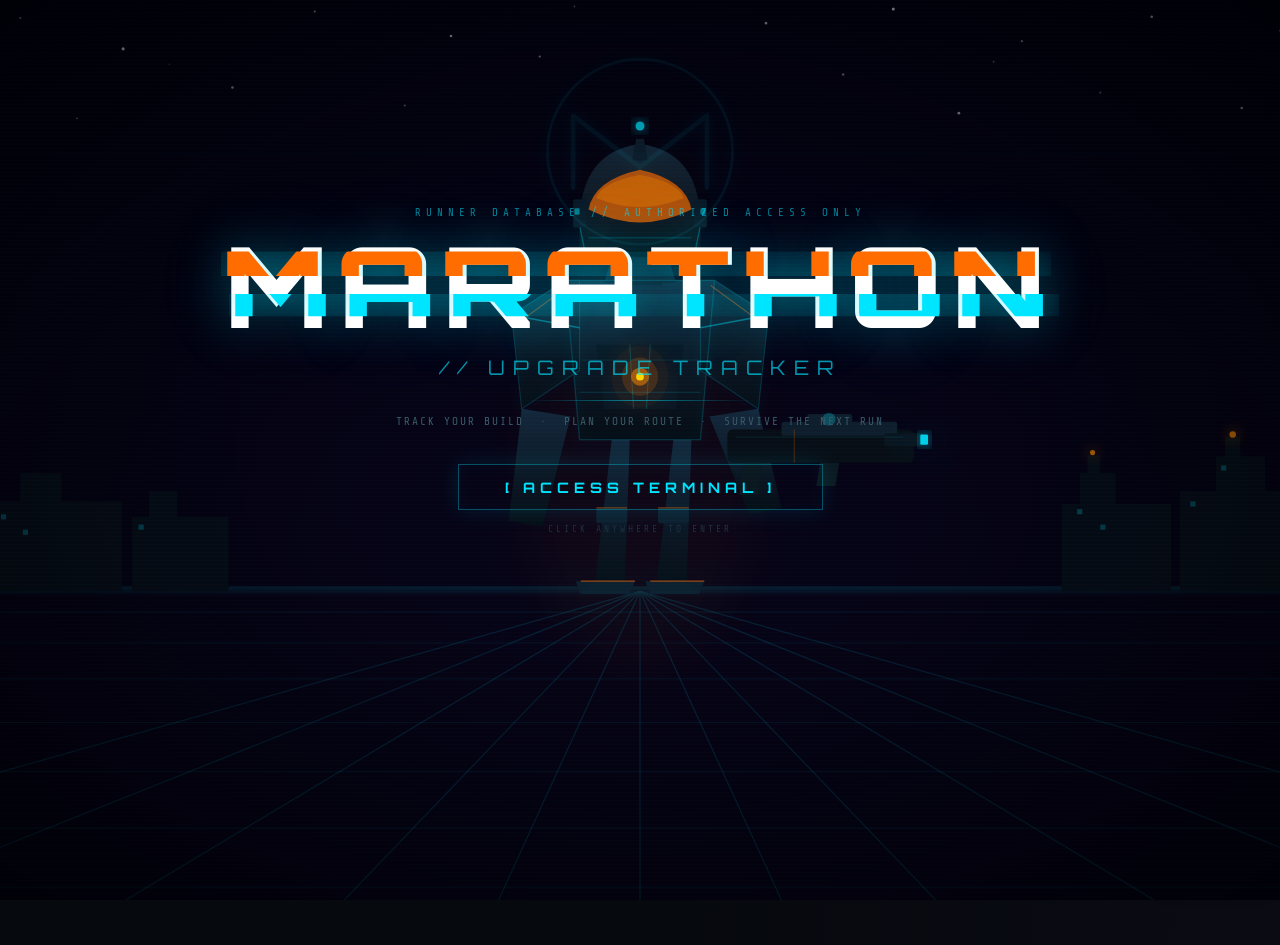
==== commit 984bf7f3: "Add Outpost 3 map and cyberpunk landing page - Add OUTPOST 3 as a third map (derelict orbital statio" ====
--- a/index.html
+++ b/index.html
@@ -678,9 +678,462 @@
   #sqv > div { padding: 20px 14px !important; }
 }
 
+
+/* ═══════════════════════════════════════════════════
+   LANDING PAGE
+   ═══════════════════════════════════════════════════ */
+#landing {
+  position: fixed;
+  inset: 0;
+  z-index: 9999;
+  background: #00000e;
+  display: flex;
+  align-items: center;
+  justify-content: center;
+  overflow: hidden;
+  cursor: pointer;
+  transition: opacity .9s ease;
+}
+#landing.exiting { opacity: 0; pointer-events: none; }
+
+/* scanline overlay */
+#landing::before {
+  content: '';
+  position: absolute;
+  inset: 0;
+  background: repeating-linear-gradient(
+    0deg,
+    transparent, transparent 3px,
+    rgba(0,229,255,.015) 3px, rgba(0,229,255,.015) 4px
+  );
+  pointer-events: none;
+  z-index: 4;
+}
+/* vignette */
+#landing::after {
+  content: '';
+  position: absolute;
+  inset: 0;
+  background: radial-gradient(ellipse 90% 90% at 50% 50%, transparent 25%, rgba(0,0,0,.75) 100%);
+  pointer-events: none;
+  z-index: 5;
+}
+#lp-art {
+  position: absolute;
+  inset: 0;
+  width: 100%;
+  height: 100%;
+  z-index: 1;
+}
+#lp-content {
+  position: relative;
+  z-index: 10;
+  text-align: center;
+  display: flex;
+  flex-direction: column;
+  align-items: center;
+  gap: 10px;
+  margin-top: -160px; /* shift up so runner fills lower half */
+}
+#lp-eyebrow {
+  font-family: 'Share Tech Mono', monospace;
+  font-size: .68rem;
+  letter-spacing: 5px;
+  color: #00e5ff;
+  opacity: .55;
+  animation: lp-flicker 5s infinite;
+}
+#lp-title {
+  font-family: 'Orbitron', monospace;
+  font-size: clamp(2.8rem, 9vw, 7rem);
+  font-weight: 900;
+  letter-spacing: 10px;
+  color: #fff;
+  line-height: 1;
+  text-shadow: 0 0 50px rgba(0,229,255,.35), 0 0 100px rgba(0,229,255,.1);
+  position: relative;
+}
+.lp-glitch {
+  position: relative;
+  display: inline-block;
+}
+.lp-glitch::before, .lp-glitch::after {
+  content: attr(data-text);
+  position: absolute;
+  top: 0; left: 0;
+  width: 100%;
+  overflow: hidden;
+}
+.lp-glitch::before {
+  color: #ff6d00;
+  clip-path: polygon(0 20%, 100% 20%, 100% 42%, 0 42%);
+  transform: translateX(-4px);
+  animation: lp-g1 7s infinite linear;
+}
+.lp-glitch::after {
+  color: #00e5ff;
+  clip-path: polygon(0 58%, 100% 58%, 100% 78%, 0 78%);
+  transform: translateX(4px);
+  animation: lp-g2 7s infinite linear;
+}
+@keyframes lp-g1 {
+  0%,88%,100% { opacity:0; transform:translateX(-4px); }
+  89%          { opacity:1; transform:translateX(-4px); clip-path:polygon(0 10%,100% 10%,100% 35%,0 35%); }
+  90%          { opacity:1; transform:translateX(4px);  clip-path:polygon(0 55%,100% 55%,100% 80%,0 80%); }
+  91%          { opacity:0; }
+}
+@keyframes lp-g2 {
+  0%,86%,100% { opacity:0; transform:translateX(4px); }
+  87%          { opacity:1; transform:translateX(4px);  clip-path:polygon(0 45%,100% 45%,100% 68%,0 68%); }
+  88%          { opacity:1; transform:translateX(-4px); clip-path:polygon(0 5%, 100% 5%, 100% 22%,0 22%); }
+  89%          { opacity:0; }
+}
+#lp-sub {
+  font-family: 'Orbitron', monospace;
+  font-size: clamp(.85rem, 2.5vw, 1.25rem);
+  letter-spacing: 8px;
+  color: #00e5ff;
+  opacity: .65;
+  margin-top: 4px;
+}
+#lp-divider {
+  width: 220px;
+  height: 1px;
+  background: linear-gradient(90deg, transparent, #00e5ff80, transparent);
+  margin: 10px auto 4px;
+}
+#lp-flavor {
+  font-family: 'Share Tech Mono', monospace;
+  font-size: .7rem;
+  letter-spacing: 2px;
+  color: #3a5a6a;
+  text-transform: uppercase;
+}
+#lp-enter {
+  margin-top: 26px;
+  padding: 13px 46px;
+  font-family: 'Orbitron', monospace;
+  font-size: .9rem;
+  font-weight: 700;
+  letter-spacing: 5px;
+  color: #00e5ff;
+  background: transparent;
+  border: 1px solid #00e5ff55;
+  cursor: pointer;
+  position: relative;
+  overflow: hidden;
+  transition: color .25s, border-color .25s, box-shadow .25s;
+  box-shadow: 0 0 25px rgba(0,229,255,.12), inset 0 0 20px rgba(0,229,255,.04);
+}
+#lp-enter::before {
+  content: '';
+  position: absolute;
+  inset: 0;
+  background: linear-gradient(90deg, #00e5ff00, #00e5ff18, #00e5ff00);
+  transform: translateX(-110%);
+  transition: transform .4s ease;
+}
+#lp-enter:hover {
+  color: #fff;
+  border-color: #00e5ff;
+  box-shadow: 0 0 50px rgba(0,229,255,.4), inset 0 0 30px rgba(0,229,255,.1);
+}
+#lp-enter:hover::before { transform: translateX(110%); }
+#lp-hint {
+  font-family: 'Share Tech Mono', monospace;
+  font-size: .6rem;
+  letter-spacing: 3px;
+  color: #1e3040;
+  margin-top: 4px;
+  animation: lp-flicker 3.5s infinite;
+}
+@keyframes lp-flicker {
+  0%,94%,100% { opacity:1; }
+  95%          { opacity:.15; }
+  96%          { opacity:.7; }
+  97%          { opacity:.2; }
+  98%          { opacity:.9; }
+}
 </style>
 </head>
 <body>
+
+<!-- ═══ LANDING PAGE ═══ -->
+<div id="landing" onclick="enterApp()">
+
+  <!-- SVG ART BACKGROUND -->
+  <svg id="lp-art" viewBox="0 0 1200 700" preserveAspectRatio="xMidYMid slice" xmlns="http://www.w3.org/2000/svg">
+    <defs>
+      <radialGradient id="lp-bg-grad" cx="50%" cy="60%" r="75%">
+        <stop offset="0%"   stop-color="#080418"/>
+        <stop offset="100%" stop-color="#00000e"/>
+      </radialGradient>
+      <filter id="lp-glow-c" x="-40%" y="-40%" width="180%" height="180%">
+        <feGaussianBlur stdDeviation="5" result="b"/>
+        <feMerge><feMergeNode in="b"/><feMergeNode in="SourceGraphic"/></feMerge>
+      </filter>
+      <filter id="lp-glow-o" x="-50%" y="-50%" width="200%" height="200%">
+        <feGaussianBlur stdDeviation="8" result="b"/>
+        <feMerge><feMergeNode in="b"/><feMergeNode in="SourceGraphic"/></feMerge>
+      </filter>
+      <filter id="lp-glow-soft" x="-80%" y="-80%" width="360%" height="360%">
+        <feGaussianBlur stdDeviation="18"/>
+      </filter>
+      <linearGradient id="lp-run-grad" x1="0" y1="0" x2="0" y2="1">
+        <stop offset="0%"  stop-color="#14283c"/>
+        <stop offset="100%" stop-color="#060c14"/>
+      </linearGradient>
+      <linearGradient id="lp-ground-grad" x1="0" y1="0" x2="0" y2="1">
+        <stop offset="0%" stop-color="#00e5ff" stop-opacity=".12"/>
+        <stop offset="100%" stop-color="#00e5ff" stop-opacity="0"/>
+      </linearGradient>
+    </defs>
+
+    <!-- Background -->
+    <rect width="1200" height="700" fill="url(#lp-bg-grad)"/>
+
+    <!-- Stars -->
+    <g fill="#fff">
+      <circle cx="42"  cy="22"  r="1.1" opacity=".55"/>
+      <circle cx="118" cy="14"  r=".8"  opacity=".4"/>
+      <circle cx="198" cy="38"  r="1.2" opacity=".65"/>
+      <circle cx="347" cy="9"   r=".8"  opacity=".45"/>
+      <circle cx="453" cy="28"  r="1"   opacity=".55"/>
+      <circle cx="549" cy="5"   r=".7"  opacity=".3"/>
+      <circle cx="698" cy="18"  r="1"   opacity=".5"/>
+      <circle cx="797" cy="7"   r="1.2" opacity=".65"/>
+      <circle cx="897" cy="32"  r=".8"  opacity=".4"/>
+      <circle cx="998" cy="13"  r="1"   opacity=".55"/>
+      <circle cx="1098" cy="24" r=".8"  opacity=".45"/>
+      <circle cx="1155" cy="9"  r="1.2" opacity=".65"/>
+      <circle cx="78"  cy="75"  r=".9"  opacity=".3"/>
+      <circle cx="162" cy="92"  r=".7"  opacity=".35"/>
+      <circle cx="283" cy="68"  r="1"   opacity=".45"/>
+      <circle cx="417" cy="82"  r=".8"  opacity=".3"/>
+      <circle cx="758" cy="58"  r="1"   opacity=".35"/>
+      <circle cx="848" cy="88"  r="1.1" opacity=".5"/>
+      <circle cx="958" cy="72"  r=".8"  opacity=".3"/>
+      <circle cx="1068" cy="84" r="1"   opacity=".45"/>
+      <circle cx="234" cy="50"  r=".6"  opacity=".25"/>
+      <circle cx="522" cy="44"  r=".9"  opacity=".4"/>
+      <circle cx="875" cy="48"  r=".7"  opacity=".3"/>
+      <circle cx="1133" cy="60" r=".8"  opacity=".35"/>
+    </g>
+
+    <!-- Perspective grid (vanishing at 600,460) -->
+    <g stroke="#00e5ff" fill="none" opacity=".12">
+      <line x1="600" y1="460" x2="-250" y2="700"/>
+      <line x1="600" y1="460" x2="0"    y2="700"/>
+      <line x1="600" y1="460" x2="200"  y2="700"/>
+      <line x1="600" y1="460" x2="370"  y2="700"/>
+      <line x1="600" y1="460" x2="490"  y2="700"/>
+      <line x1="600" y1="460" x2="600"  y2="700"/>
+      <line x1="600" y1="460" x2="710"  y2="700"/>
+      <line x1="600" y1="460" x2="830"  y2="700"/>
+      <line x1="600" y1="460" x2="1000" y2="700"/>
+      <line x1="600" y1="460" x2="1200" y2="700"/>
+      <line x1="600" y1="460" x2="1450" y2="700"/>
+    </g>
+    <g stroke="#00e5ff" fill="none" stroke-width=".6" opacity=".1">
+      <line x1="0" y1="476" x2="1200" y2="476"/>
+      <line x1="0" y1="500" x2="1200" y2="500"/>
+      <line x1="0" y1="528" x2="1200" y2="528"/>
+      <line x1="0" y1="562" x2="1200" y2="562"/>
+      <line x1="0" y1="600" x2="1200" y2="600"/>
+      <line x1="0" y1="644" x2="1200" y2="644"/>
+      <line x1="0" y1="690" x2="1200" y2="690"/>
+    </g>
+
+    <!-- Horizon glow line -->
+    <line x1="0" y1="460" x2="1200" y2="460" stroke="#00e5ff" stroke-width="1" opacity=".25" filter="url(#lp-glow-c)"/>
+    <rect x="0" y="456" width="1200" height="8" fill="url(#lp-ground-grad)"/>
+
+    <!-- Station/City silhouette (left) -->
+    <g fill="#060d18">
+      <rect x="0"   y="380" width="85"  height="80"/>
+      <rect x="18"  y="355" width="45"  height="28"/>
+      <rect x="25"  y="342" width="12"  height="15"/>
+      <rect x="92"  y="390" width="105" height="70"/>
+      <rect x="118" y="368" width="32"  height="24"/>
+      <rect x="205" y="402" width="75"  height="58"/>
+      <rect x="218" y="382" width="22"  height="22"/>
+    </g>
+    <!-- Station/City silhouette (right) -->
+    <g fill="#060d18">
+      <rect x="928"  y="392" width="85"  height="68"/>
+      <rect x="942"  y="368" width="28"  height="26"/>
+      <rect x="948"  y="354" width="10"  height="16"/>
+      <rect x="1020" y="382" width="105" height="78"/>
+      <rect x="1048" y="355" width="38"  height="28"/>
+      <rect x="1055" y="340" width="12"  height="17"/>
+      <rect x="1133" y="400" width="70"  height="60"/>
+    </g>
+    <!-- Antenna lights on buildings -->
+    <g fill="#ff8c00" opacity=".7" filter="url(#lp-glow-c)">
+      <circle cx="31"   cy="340" r="2.5"/>
+      <circle cx="1061" cy="338" r="2.5"/>
+      <circle cx="952"  cy="352" r="2"/>
+    </g>
+    <!-- Building windows -->
+    <g fill="#00e5ff" opacity=".25">
+      <rect x="28"  y="370" width="4" height="4"/>
+      <rect x="42"  y="385" width="4" height="4"/>
+      <rect x="103" y="400" width="4" height="4"/>
+      <rect x="120" y="412" width="4" height="4"/>
+      <rect x="210" y="408" width="4" height="4"/>
+      <rect x="940" y="396" width="4" height="4"/>
+      <rect x="958" y="408" width="4" height="4"/>
+      <rect x="1028" y="390" width="4" height="4"/>
+      <rect x="1052" y="362" width="4" height="4"/>
+    </g>
+
+    <!-- Runner ambient body glow -->
+    <ellipse cx="600" cy="360" rx="90" ry="160" fill="#ff6d00" opacity=".03" filter="url(#lp-glow-soft)"/>
+
+    <!-- ── RUNNER SILHOUETTE ── -->
+    <g>
+      <!-- Legs -->
+      <polygon points="564,462 578,342 592,342 588,462" fill="url(#lp-run-grad)"/>
+      <polygon points="612,462 626,342 640,342 636,462" fill="url(#lp-run-grad)"/>
+      <!-- Knee armor plates -->
+      <rect x="566" y="395" width="24" height="12" rx="2" fill="#0e1e2e"/>
+      <rect x="614" y="395" width="24" height="12" rx="2" fill="#0e1e2e"/>
+      <line x1="566" y1="395" x2="590" y2="395" stroke="#ff6d00" stroke-width=".8" opacity=".5"/>
+      <line x1="614" y1="395" x2="638" y2="395" stroke="#ff6d00" stroke-width=".8" opacity=".5"/>
+      <!-- Boot armor -->
+      <polygon points="554,462 592,462 596,452 550,452" fill="#0e1e2e"/>
+      <polygon points="608,462 646,462 650,452 604,452" fill="#0e1e2e"/>
+      <line x1="554" y1="452" x2="596" y2="452" stroke="#ff6d00" stroke-width="1" opacity=".6"/>
+      <line x1="608" y1="452" x2="650" y2="452" stroke="#ff6d00" stroke-width="1" opacity=".6"/>
+
+      <!-- Torso / chest armor -->
+      <polygon points="553,342 647,342 658,218 542,218" fill="url(#lp-run-grad)"/>
+      <!-- Chest center panel -->
+      <polygon points="572,318 628,318 634,268 566,268" fill="#0a1825"/>
+      <!-- Chest vertical stripes -->
+      <line x1="595" y1="318" x2="592" y2="268" stroke="#00e5ff" stroke-width=".8" opacity=".2"/>
+      <line x1="605" y1="318" x2="608" y2="268" stroke="#00e5ff" stroke-width=".8" opacity=".2"/>
+      <!-- Energy core glow -->
+      <ellipse cx="600" cy="293" rx="22" ry="24" fill="#ff6d00" opacity=".07" filter="url(#lp-glow-o)"/>
+      <ellipse cx="600" cy="293" rx="14" ry="15" fill="#ff6d00" opacity=".18"/>
+      <ellipse cx="600" cy="293" rx="7"  ry="7"  fill="#ff8c00" opacity=".5"/>
+      <ellipse cx="600" cy="293" rx="3"  ry="3"  fill="#ffd600"/>
+      <!-- Chest trim lines -->
+      <line x1="553" y1="305" x2="647" y2="305" stroke="#00e5ff" stroke-width=".8" opacity=".15"/>
+      <line x1="555" y1="280" x2="645" y2="280" stroke="#00e5ff" stroke-width=".8" opacity=".1"/>
+      <!-- Collar / neck guard -->
+      <polygon points="572,220 628,220 622,200 578,200" fill="#0e1e2e"/>
+
+      <!-- Left shoulder pad -->
+      <polygon points="542,218 500,245 508,318 553,288 553,218" fill="url(#lp-run-grad)"/>
+      <polygon points="542,218 500,245 503,260 542,235" fill="#0e1e2e" opacity=".5"/>
+      <line x1="500" y1="245" x2="553" y2="255" stroke="#00e5ff" stroke-width="1.2" opacity=".4"/>
+      <!-- Right shoulder pad -->
+      <polygon points="658,218 700,245 692,318 647,288 647,218" fill="url(#lp-run-grad)"/>
+      <polygon points="658,218 700,245 697,260 658,235" fill="#0e1e2e" opacity=".5"/>
+      <line x1="700" y1="245" x2="647" y2="255" stroke="#00e5ff" stroke-width="1.2" opacity=".4"/>
+      <!-- Shoulder orange trim -->
+      <line x1="504" y1="252" x2="545" y2="222" stroke="#ff6d00" stroke-width="1" opacity=".4"/>
+      <line x1="696" y1="252" x2="655" y2="222" stroke="#ff6d00" stroke-width="1" opacity=".4"/>
+
+      <!-- Left arm -->
+      <polygon points="508,318 498,405 524,410 546,324" fill="url(#lp-run-grad)"/>
+      <!-- Right arm (extended, holding weapon) -->
+      <polygon points="692,318 710,395 685,400 654,324" fill="url(#lp-run-grad)"/>
+
+      <!-- WEAPON — right hand -->
+      <!-- Main body -->
+      <rect x="668" y="334" width="145" height="26" rx="4" fill="#080e16"/>
+      <!-- Top rail -->
+      <rect x="710" y="328" width="90"  height="11" rx="2" fill="#0f1e2c"/>
+      <!-- Grip -->
+      <polygon points="680,360 695,360 692,385 677,385" fill="#0c1820"/>
+      <!-- Fore grip -->
+      <polygon points="740,360 755,360 752,378 737,378" fill="#0c1820"/>
+      <!-- Barrel -->
+      <rect x="790" y="337" width="30" height="10" rx="2" fill="#0a1520"/>
+      <!-- Muzzle glow -->
+      <rect x="818" y="338" width="6"  height="8"  rx="1" fill="#00e5ff" opacity=".9" filter="url(#lp-glow-c)"/>
+      <ellipse cx="821" cy="342" rx="10" ry="6" fill="#00e5ff" opacity=".15" filter="url(#lp-glow-soft)"/>
+      <!-- Scope / optic -->
+      <rect x="730" y="322" width="35" height="8"  rx="2" fill="#0f1e2c"/>
+      <circle cx="747" cy="326" r="5" fill="#00e5ff" opacity=".25"/>
+      <!-- Side detail lines -->
+      <line x1="675" y1="340" x2="805" y2="340" stroke="#00e5ff" stroke-width=".5" opacity=".15"/>
+      <line x1="720" y1="334" x2="720" y2="360" stroke="#ff6d00" stroke-width=".8" opacity=".25"/>
+
+      <!-- ── HELMET ── -->
+      <!-- Neck -->
+      <rect x="583" y="198" width="34" height="24" fill="#0e1e2e"/>
+      <!-- Helmet shell -->
+      <path d="M 553 175 Q 553 118 600 112 Q 647 118 647 175 L 647 200 L 553 200 Z" fill="url(#lp-run-grad)"/>
+      <!-- Helmet side trim -->
+      <line x1="553" y1="175" x2="558" y2="200" stroke="#00e5ff" stroke-width="1" opacity=".3"/>
+      <line x1="647" y1="175" x2="642" y2="200" stroke="#00e5ff" stroke-width="1" opacity=".3"/>
+      <!-- Visor glow layer -->
+      <path d="M 558 162 Q 600 182 642 162 Q 638 138 600 130 Q 562 138 558 162" fill="#ff6d00" opacity=".06" filter="url(#lp-glow-soft)"/>
+      <!-- Visor -->
+      <path d="M 560 163 Q 600 183 640 163 Q 636 140 600 132 Q 564 140 560 163" fill="#ff6d00" opacity=".7"/>
+      <!-- Visor highlight -->
+      <path d="M 566 154 Q 600 168 634 154 Q 630 142 600 136 Q 570 142 566 154" fill="#ff8c00" opacity=".35"/>
+      <!-- Helmet stripe -->
+      <line x1="560" y1="185" x2="640" y2="185" stroke="#00e5ff" stroke-width=".7" opacity=".25"/>
+      <!-- Ear/sensor modules -->
+      <rect x="548" y="155" width="10" height="22" rx="2" fill="#0c1a28"/>
+      <rect x="642" y="155" width="10" height="22" rx="2" fill="#0c1a28"/>
+      <rect x="549" y="162" width="4"  height="5"  rx="1" fill="#00e5ff" opacity=".5"/>
+      <rect x="647" y="162" width="4"  height="5"  rx="1" fill="#00e5ff" opacity=".5"/>
+      <!-- Top sensor fin -->
+      <polygon points="594,125 606,125 603,108 597,108" fill="#0e1e2e"/>
+      <line x1="600" y1="108" x2="600" y2="100" stroke="#00e5ff" stroke-width="1.2" opacity=".6" filter="url(#lp-glow-c)"/>
+      <circle cx="600" cy="98" r="3.5" fill="#00e5ff" opacity=".8" filter="url(#lp-glow-c)"/>
+    </g>
+
+    <!-- Runner edge light (rim light from behind) -->
+    <g opacity=".18" filter="url(#lp-glow-c)">
+      <polygon points="553,342 647,342 658,218 542,218" fill="none" stroke="#00e5ff" stroke-width="1"/>
+      <polygon points="542,218 500,245 508,318 553,288 553,218" fill="none" stroke="#00e5ff" stroke-width=".8"/>
+      <polygon points="658,218 700,245 692,318 647,288 647,218" fill="none" stroke="#00e5ff" stroke-width=".8"/>
+    </g>
+
+    <!-- Ground shadow under runner -->
+    <ellipse cx="600" cy="462" rx="80" ry="10" fill="#00e5ff" opacity=".04" filter="url(#lp-glow-soft)"/>
+
+    <!-- Marathon M-circle watermark (faint, top center) -->
+    <g transform="translate(520,38)" opacity=".08" filter="url(#lp-glow-c)">
+      <circle cx="80" cy="80" r="72" fill="none" stroke="#00e5ff" stroke-width="2"/>
+      <path d="M 28 108 L 28 52 L 80 92 L 132 52 L 132 108" fill="none" stroke="#00e5ff" stroke-width="3.5" stroke-linejoin="round" stroke-linecap="round"/>
+    </g>
+
+    <!-- Corner frame brackets -->
+    <g stroke="#00e5ff" stroke-width="1.5" fill="none" opacity=".35">
+      <polyline points="22,22 22,58 58,58"/> <polyline points="22,22 58,22"/>
+      <polyline points="1178,22 1142,22"/>   <polyline points="1178,22 1178,58 1142,58"/>
+      <polyline points="22,678 22,642 58,642"/>  <polyline points="22,678 58,678"/>
+      <polyline points="1178,678 1142,678"/> <polyline points="1178,678 1178,642 1142,642"/>
+    </g>
+
+    <!-- Horizontal data lines -->
+    <line x1="22" y1="120" x2="1178" y2="120" stroke="#00e5ff" stroke-width=".3" opacity=".08"/>
+    <line x1="22" y1="460" x2="1178" y2="460" stroke="#00e5ff" stroke-width=".3" opacity=".05"/>
+  </svg>
+
+  <!-- TEXT CONTENT -->
+  <div id="lp-content">
+    <div id="lp-eyebrow">RUNNER DATABASE // AUTHORIZED ACCESS ONLY</div>
+    <div id="lp-title">
+      <span class="lp-glitch" data-text="MARATHON">MARATHON</span>
+    </div>
+    <div id="lp-sub">// UPGRADE TRACKER</div>
+    <div id="lp-divider"></div>
+    <div id="lp-flavor">TRACK YOUR BUILD &nbsp;·&nbsp; PLAN YOUR ROUTE &nbsp;·&nbsp; SURVIVE THE NEXT RUN</div>
+    <button id="lp-enter" onclick="enterApp(event)">[ ACCESS TERMINAL ]</button>
+    <div id="lp-hint">CLICK ANYWHERE TO ENTER</div>
+  </div>
+
+</div>
+<!-- ═══ END LANDING ═══ -->
+
 <!-- AUTH MODAL -->
 <div id="auth-modal" class="auth-modal-wrap">
   <div class="auth-modal-box">
@@ -810,6 +1263,15 @@
   </div>
 </div>
 <script>
+// ── Landing page ──
+function enterApp(e) {
+  if (e) e.stopPropagation();
+  const l = document.getElementById('landing');
+  if (!l) return;
+  l.classList.add('exiting');
+  setTimeout(() => { l.style.display = 'none'; }, 900);
+}
+
 // ═══ data.js ═══
 
 // ══════════════════════════════════════════
@@ -4132,6 +4594,48 @@
       {x: 90,y:435,icon:"⚡",label:"Volatile Wire",      tip:"South Relay Munitions Crates."                                    },
     ]
   },
+  outpost_3: {
+    name:"OUTPOST 3", sub:"Derelict Orbital Station", color:"#ff8c00", danger:4,
+    desc:"A decaying orbital outpost. Maze-like corridors slow rotations. UESC Sentinels patrol Server Hub. Highest Fractal Circuit density in the game — but Reactor Core pulses radiation every 90 seconds.",
+    vw:800, vh:560,
+    zones:[
+      {id:"cargo_bay",    label:"CARGO BAY",     x:20,y:30,w:175,h:145, color:"#ff8c00", danger:2, tier:"Enhanced",   tcolor:"#4a9eff",
+       desc:"Primary intake bay. Dense crate fields yield consistent Unstable Lead and Fractal Circuits. Low traffic — ideal for opening loot. Upper gantry is a known sniper perch.",
+       loot:["Munitions Crate ×4","Fractal Circuit ×2","Unstable Lead ×8","Standard Containers"],
+       tip:"Clear the upper gantry before touching the crates — it's the most common ambush spot on the map."},
+      {id:"command_deck", label:"COMMAND DECK",  x:295,y:20,w:200,h:185, color:"#ff8c00", danger:5, tier:"Superior",   tcolor:"#bf5af2",
+       desc:"Central command hub. Command Terminals yield Reclaimed Chipsets. Highest Fractal Circuit concentration on the map. Always contested from first rotation.",
+       loot:["Command Terminal ×3","Superior Containers ×3","Fractal Circuit ×4","Reclaimed Chipset"],
+       tip:"Enter through the eastern vent shaft — the main entrance is permanently watched. Terminals are staggered; loot fast and don't stop."},
+      {id:"reactor_core", label:"REACTOR CORE",  x:610,y:50,w:160,h:155, color:"#ff3366", danger:5, tier:"Superior",   tcolor:"#bf5af2",
+       desc:"Extreme radiation zone. Volatile Lens and Fractured Drive only found here. UESC Sentinel patrol in force. Radiation pulses every 90 seconds — time your entry.",
+       loot:["Volatile Lens ×2","Fractured Drive","Superior Containers","UESC Sentinel ×4"],
+       tip:"Enter after a pulse, not before. Loot quickly — the second pulse kills without a full Med Kit."},
+      {id:"server_hub",   label:"SERVER HUB",    x:25,y:295,w:155,h:130, color:"#bf5af2", danger:3, tier:"Event",      tcolor:"#ffd600",
+       desc:"Data server cluster. Triggering the Upload Protocol awards a Superior data cache. Server racks guarantee Fractal Circuits regardless of the event.",
+       loot:["Upload Protocol Event → Superior Cache","Server Rack ×4","Fractal Circuit ×3"],
+       tip:"Trigger Upload Protocol the moment you arrive — the 3-minute timer starts on activation, not on completion."},
+      {id:"maint_ring",   label:"MAINT. RING",   x:310,y:380,w:175,h:130, color:"#4a9eff", danger:1, tier:"Standard",  tcolor:"#8aad6a",
+       desc:"Maintenance ring corridor. Scrap Bundles and Unstable Diodes litter the floor. Almost zero player traffic — the fastest low-risk income on the map.",
+       loot:["Scrap Bundle ×6+","Unstable Diode ×3","Standard Containers"],
+       tip:"Full loop under 90 seconds. No reason to fight here — take the loot and rotate to Server Hub."},
+      {id:"launch_bay",   label:"LAUNCH BAY",    x:575,y:325,w:190,h:110, color:"#ffd600", danger:3, tier:"Enhanced",  tcolor:"#4a9eff",
+       desc:"Shuttle launch bay. Arms Lockers line the loading dock. Players exiting Reactor Core funnel through here — expect traffic late-game.",
+       loot:["Arms Locker ×3","Munitions Crate ×3","Unstable Gunmetal ×6"],
+       tip:"Hold the dock entrance, not the open bay floor. Reactor Core runners will push through in a hurry."},
+      {id:"extract_c",    label:"EXTRACT ⬡",    x:355,y:215,w:120,h:80,  color:"#ffd600", danger:4, tier:"Extraction", tcolor:"#ffd600",
+       desc:"Central extraction. Flanked by Command Deck and Server Hub — maximum exposure from all angles. Every player on the map can reach this in 30 seconds.",
+       loot:["Extraction Point"],
+       tip:"Use a decoy or smoke. Never beacon in the open. Approach from Maint. Ring — it's the least-watched angle."},
+    ],
+    pins:[
+      {x:480,y: 42,icon:"💻",label:"Command Terminal", tip:"Command Deck — Reclaimed Chipsets + Fractal Circuits. Must-visit.", hot:true},
+      {x:685,y:125,icon:"☢️",label:"Reactor Pulse",    tip:"Volatile Lens here. Enter AFTER the 90s radiation pulse.", hot:true},
+      {x: 98,y:357,icon:"📡",label:"Upload Protocol",  tip:"Server Hub — trigger the event for a Superior Cache."},
+      {x: 95,y:100,icon:"📦",label:"Cargo Crates",     tip:"Cargo Bay — 4 Munitions Crates. Fractal Circuits guaranteed."},
+      {x:415,y:228,icon:"🚀",label:"Central Extract",  tip:"Most exposed extract. Smoke the approach from Command Deck.", hot:true},
+    ]
+  },
   dire_marsh: {
     name:"DIRE MARSH", sub:"Overgrown Wetlands", color:"#39ff14", danger:3,
     desc:"Sprawling wetland. Bio-Research has the highest loot ceiling in the game. Long sightlines punish looting runs — bring a mid-range weapon. Superior salvage locked behind UESC patrols.",
